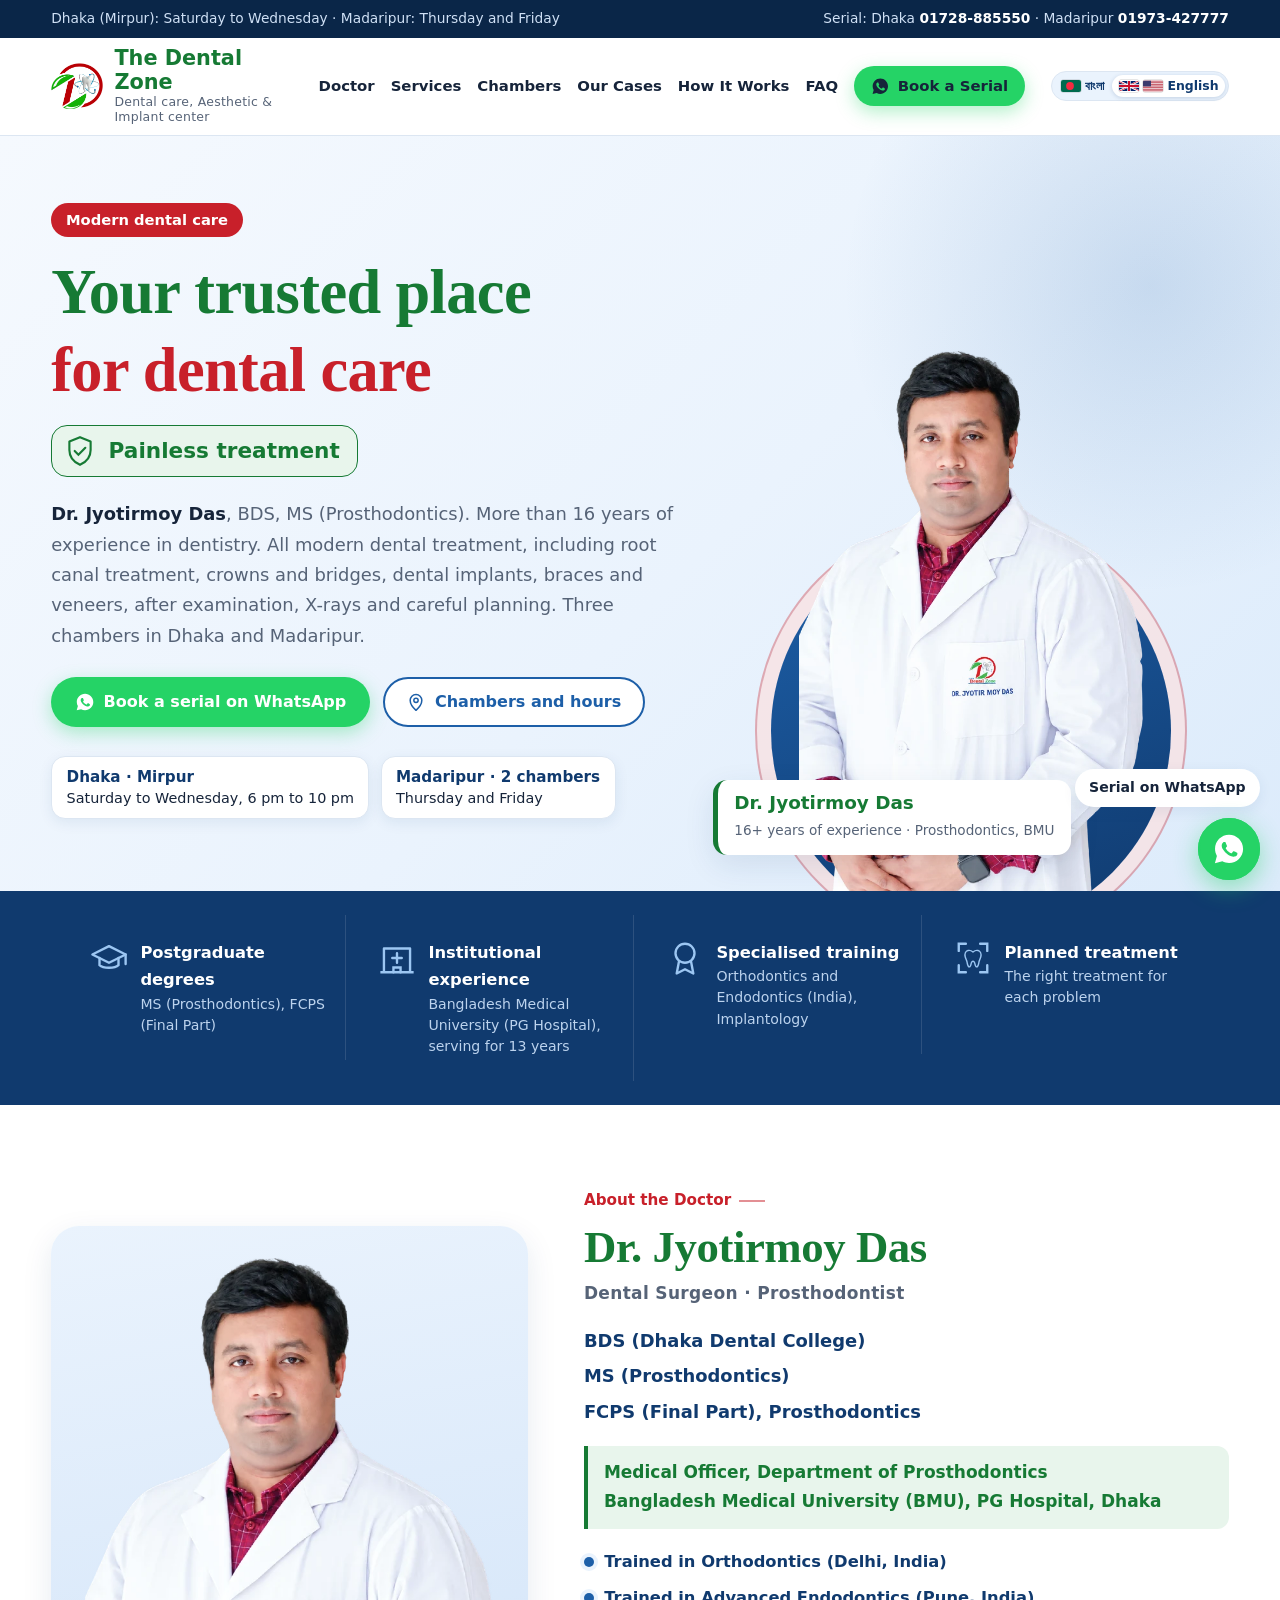
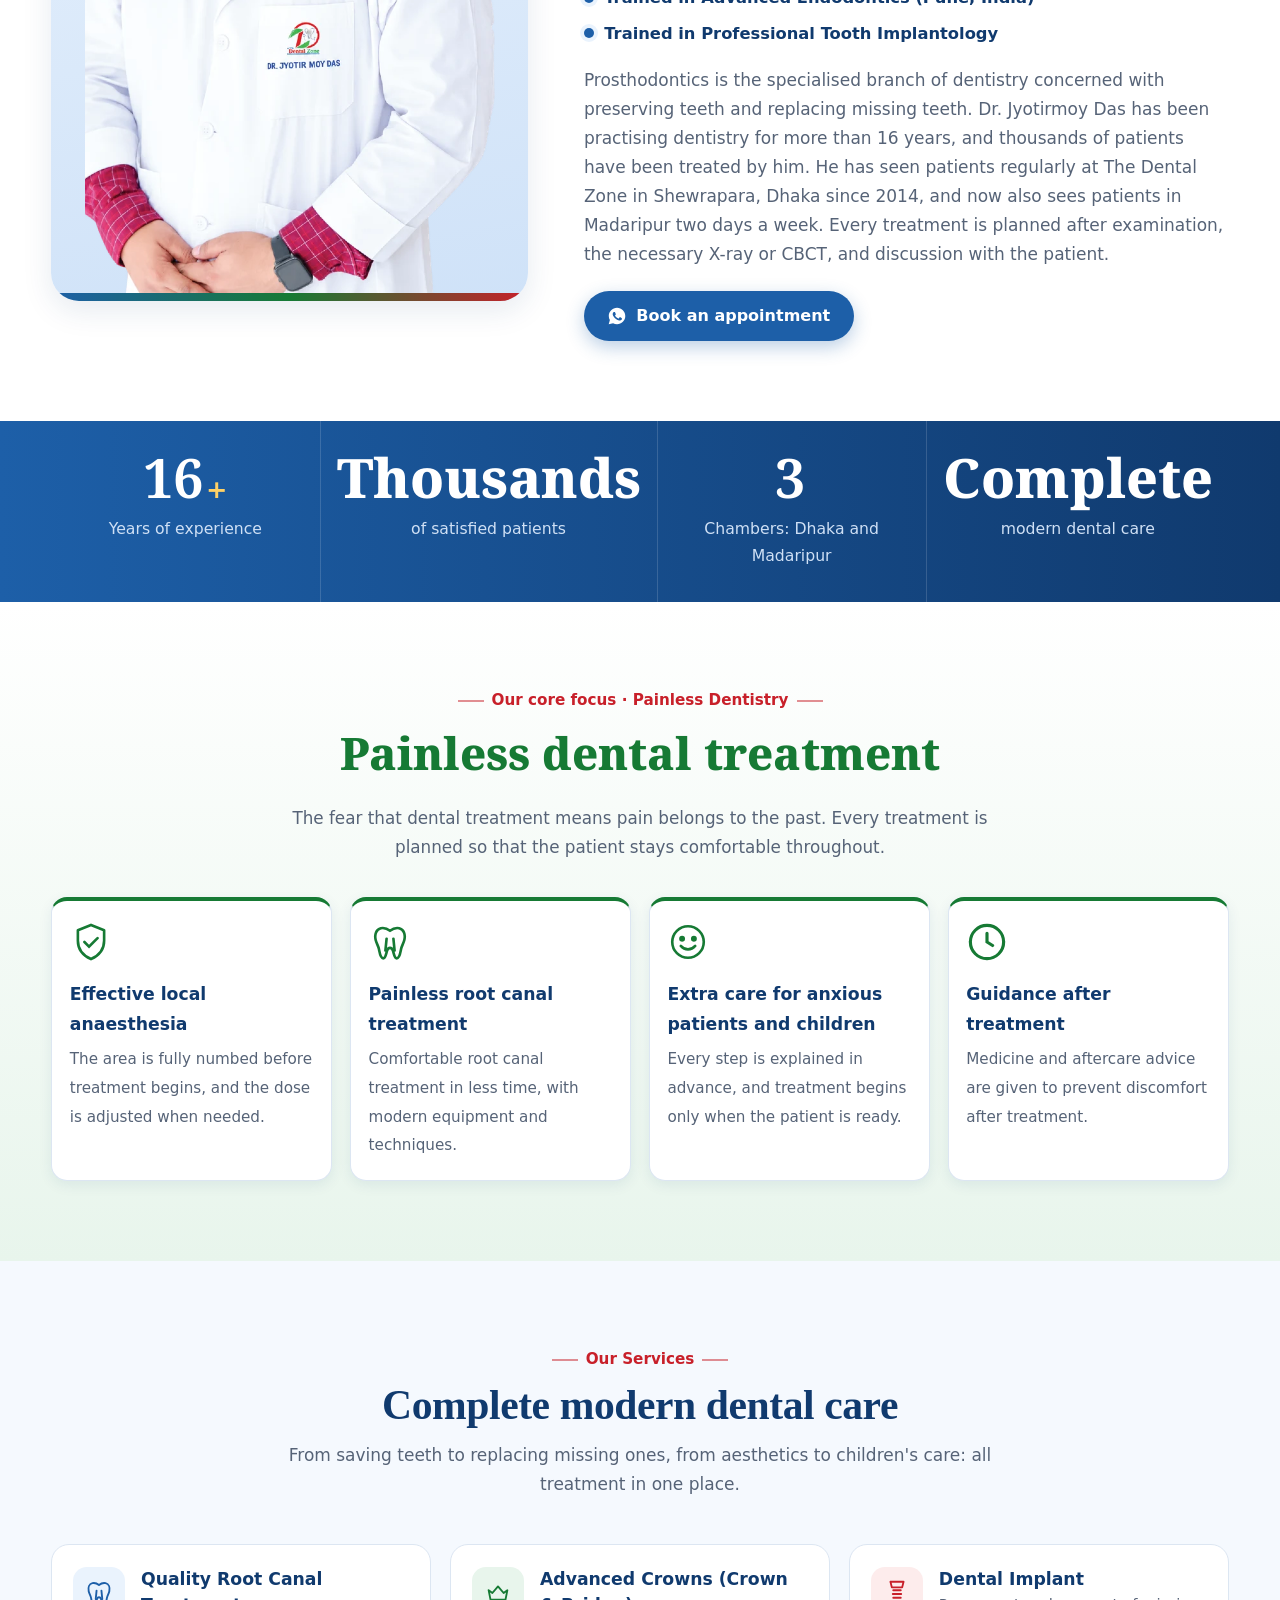
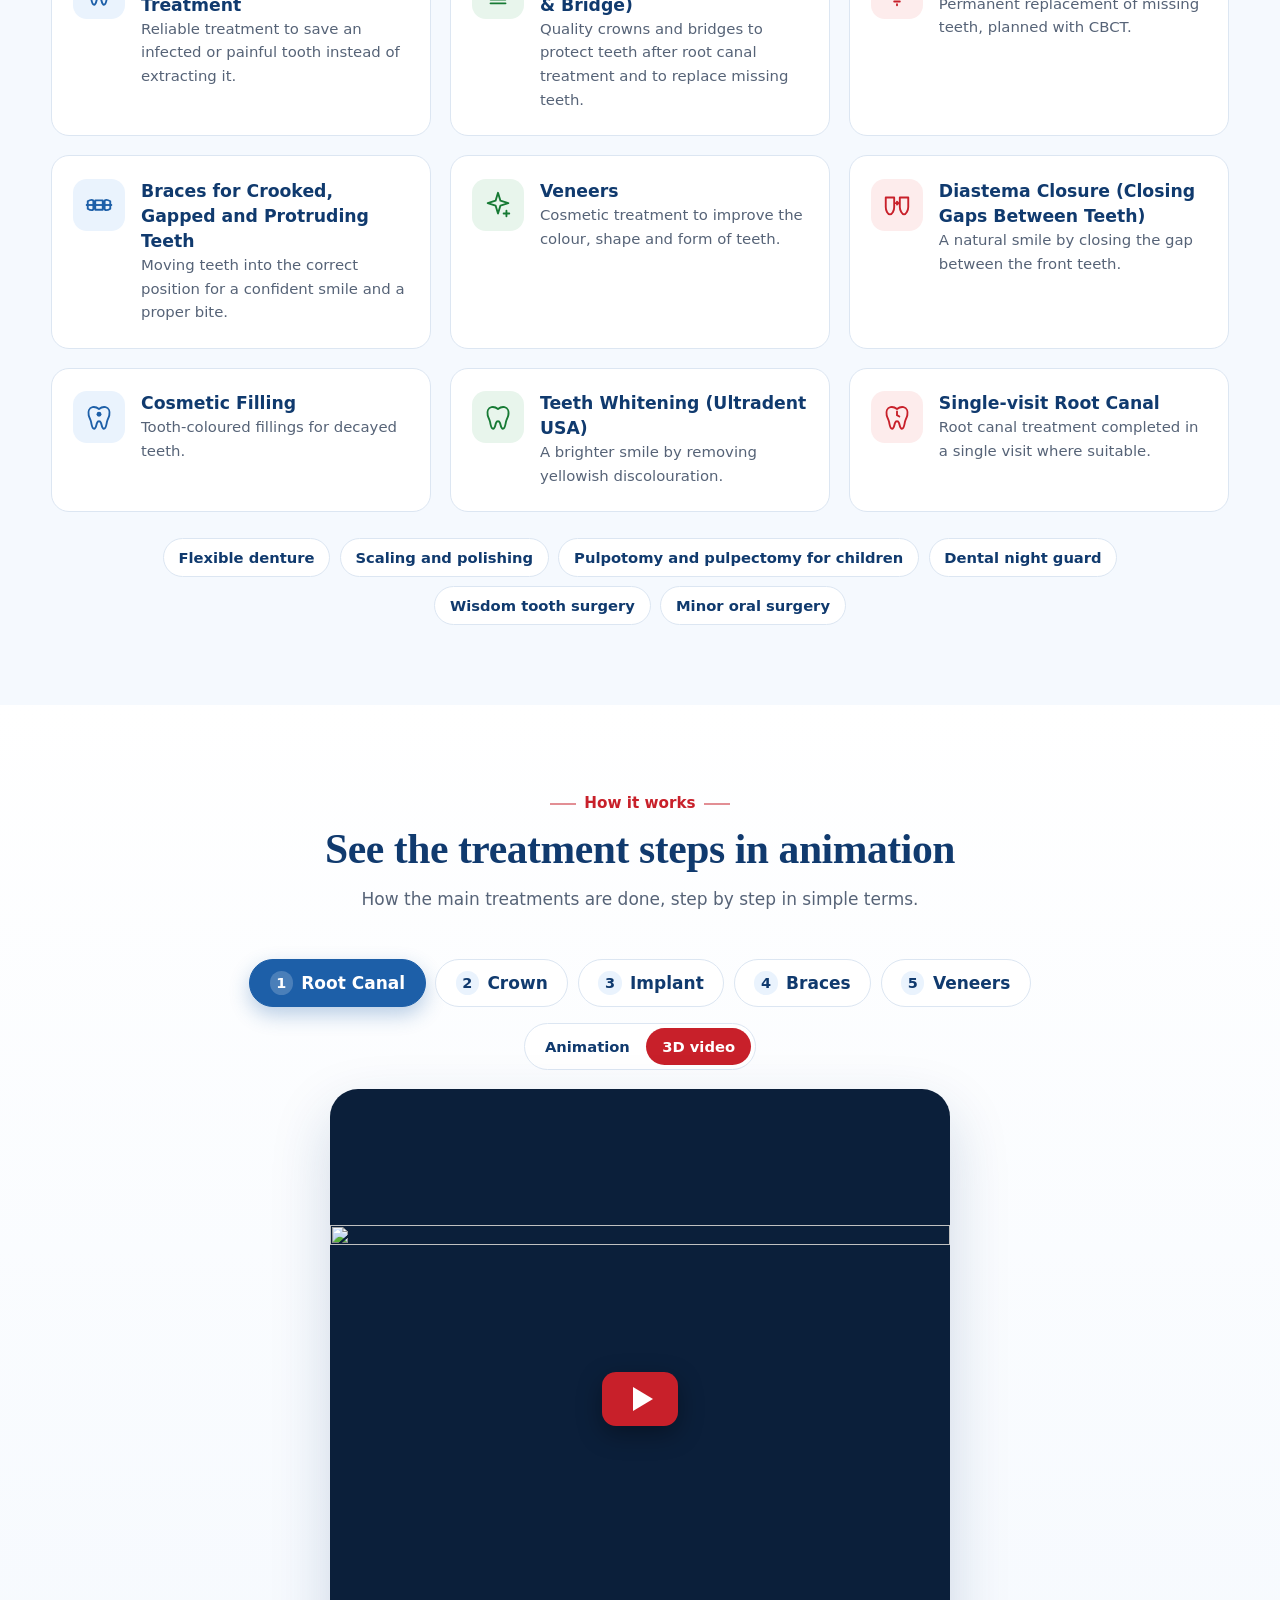
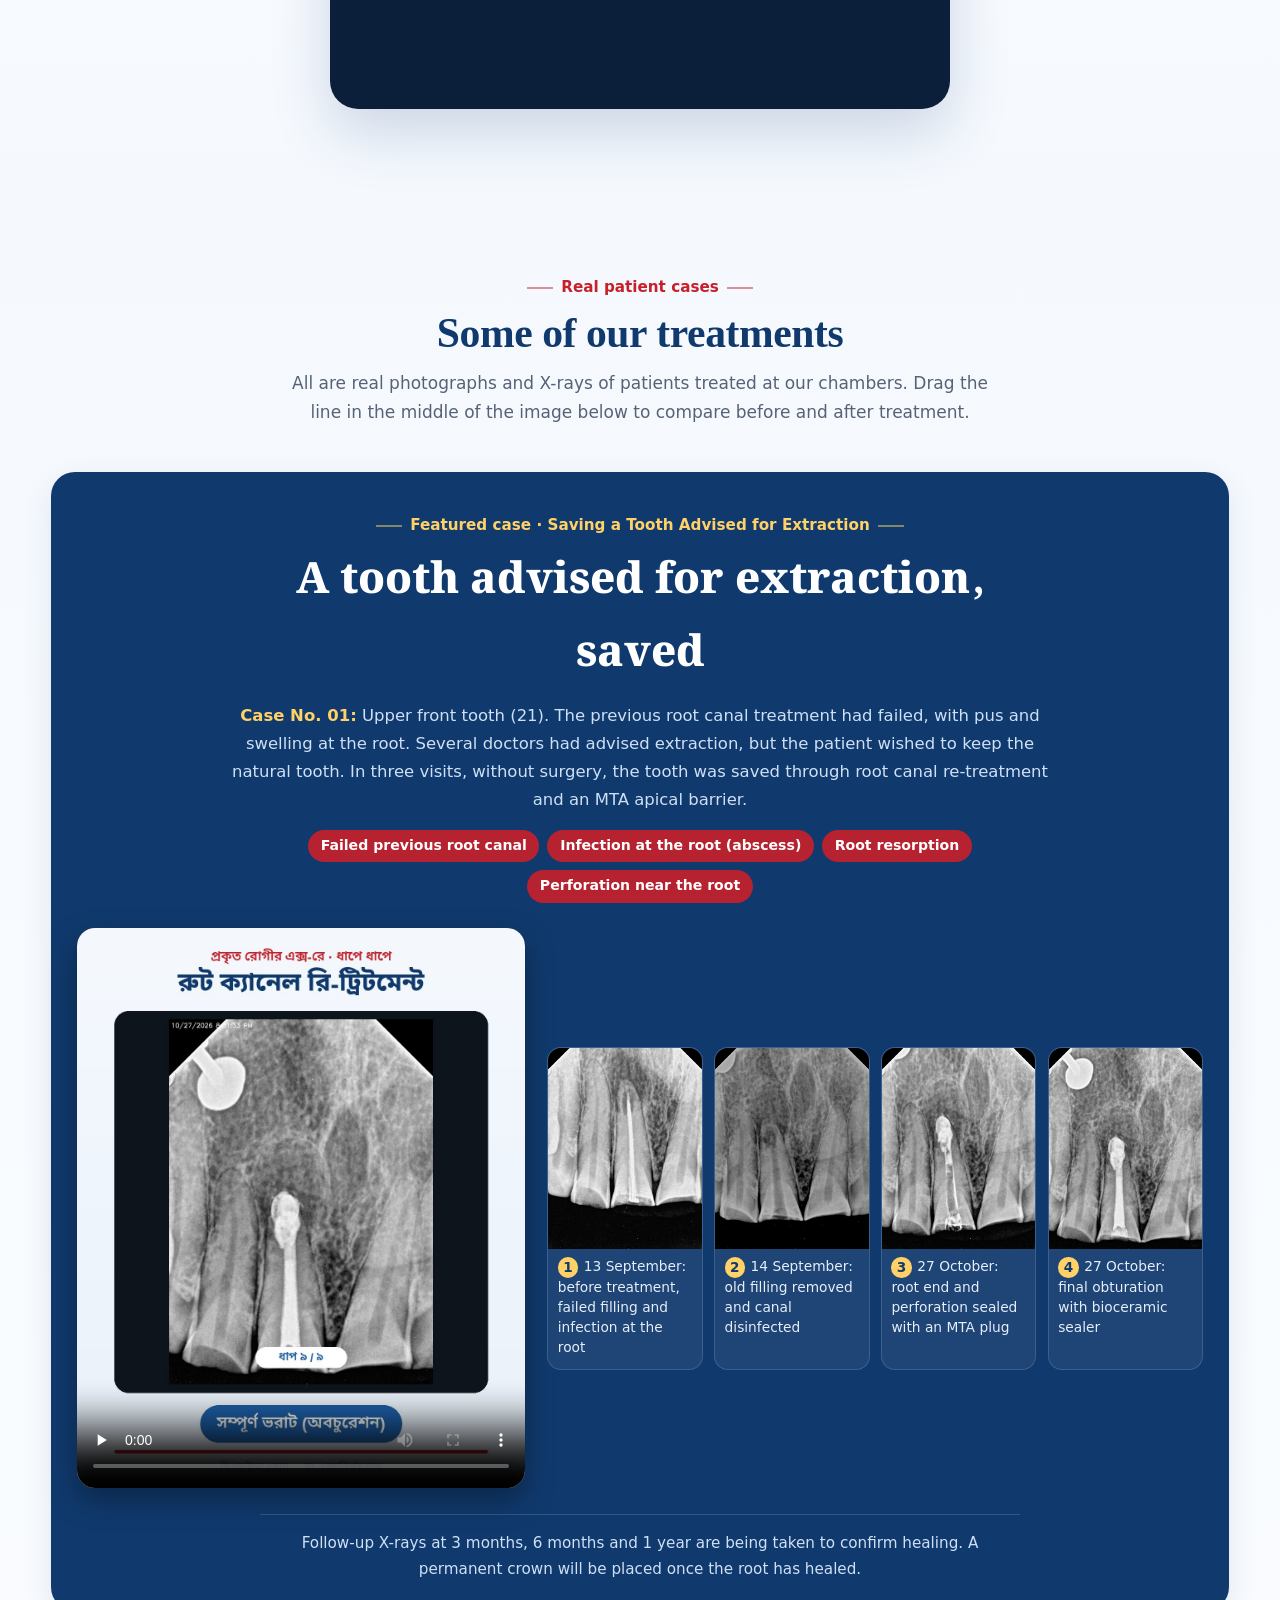
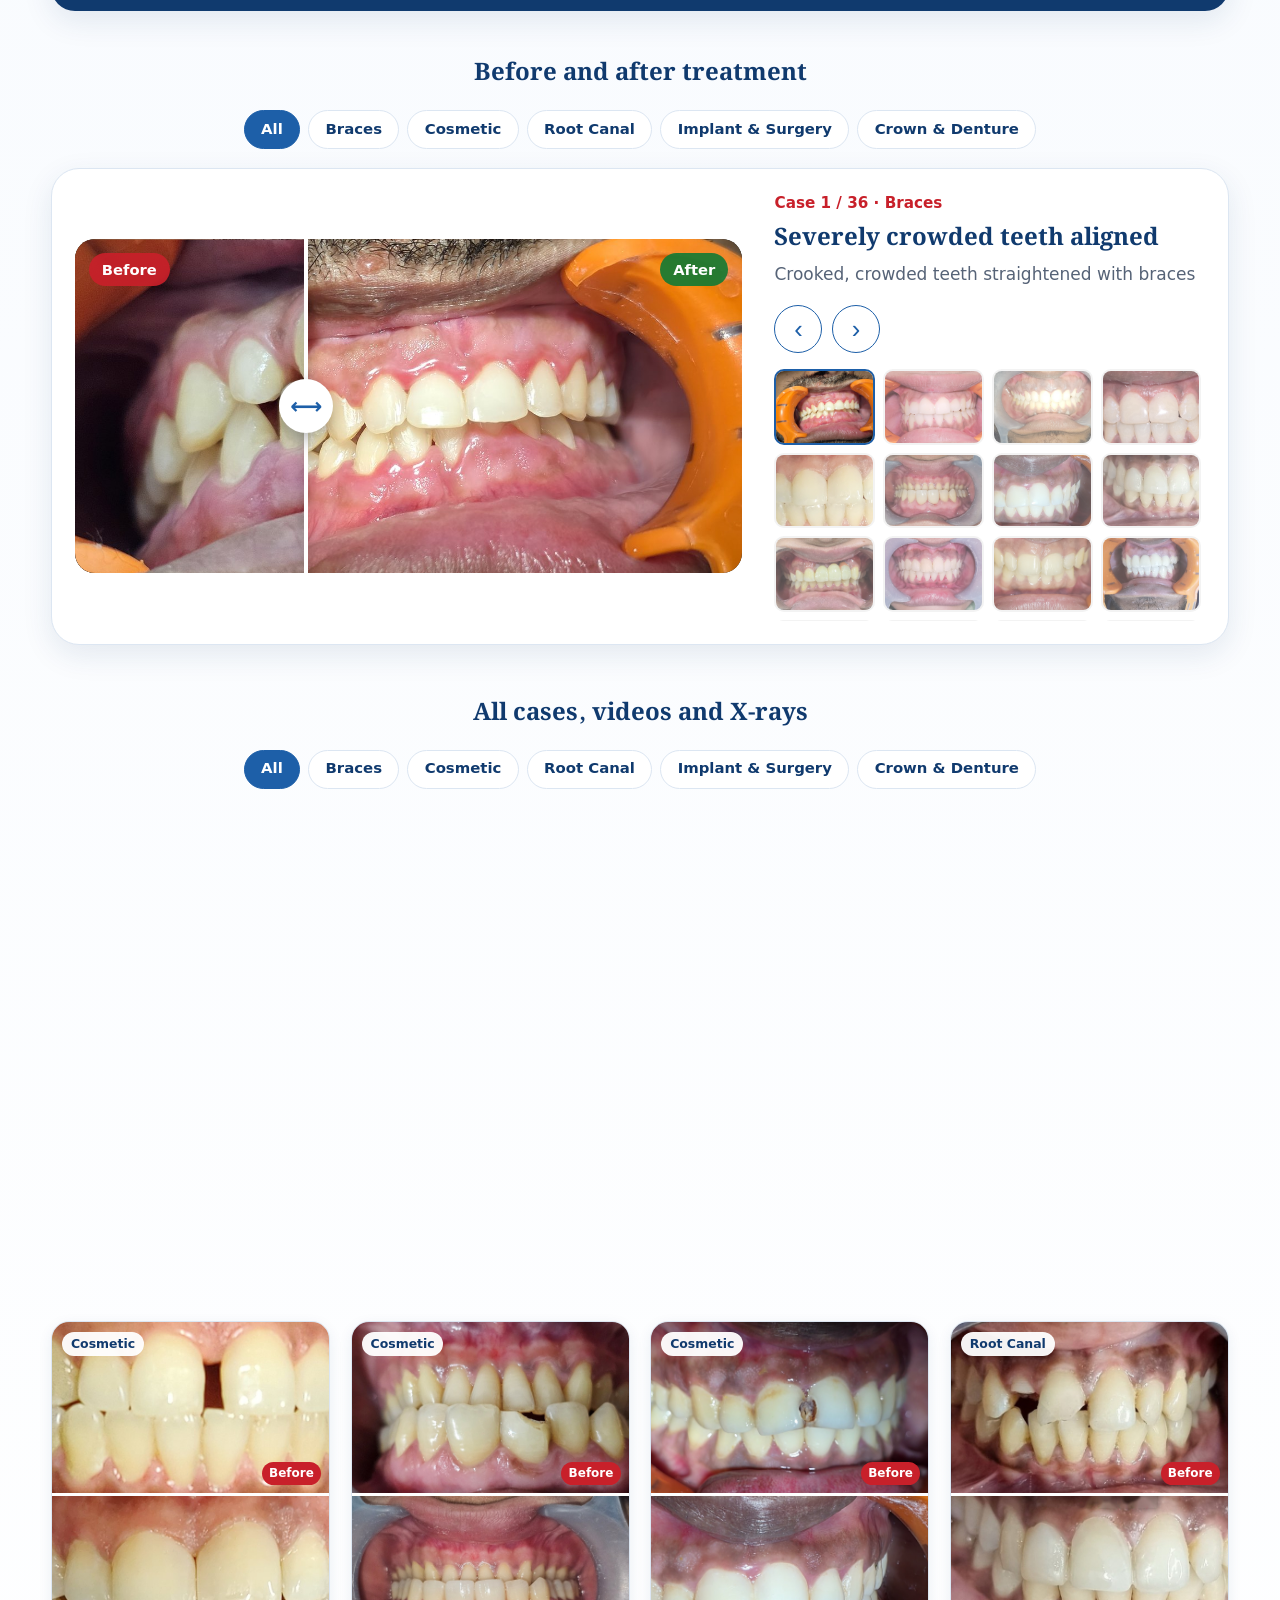
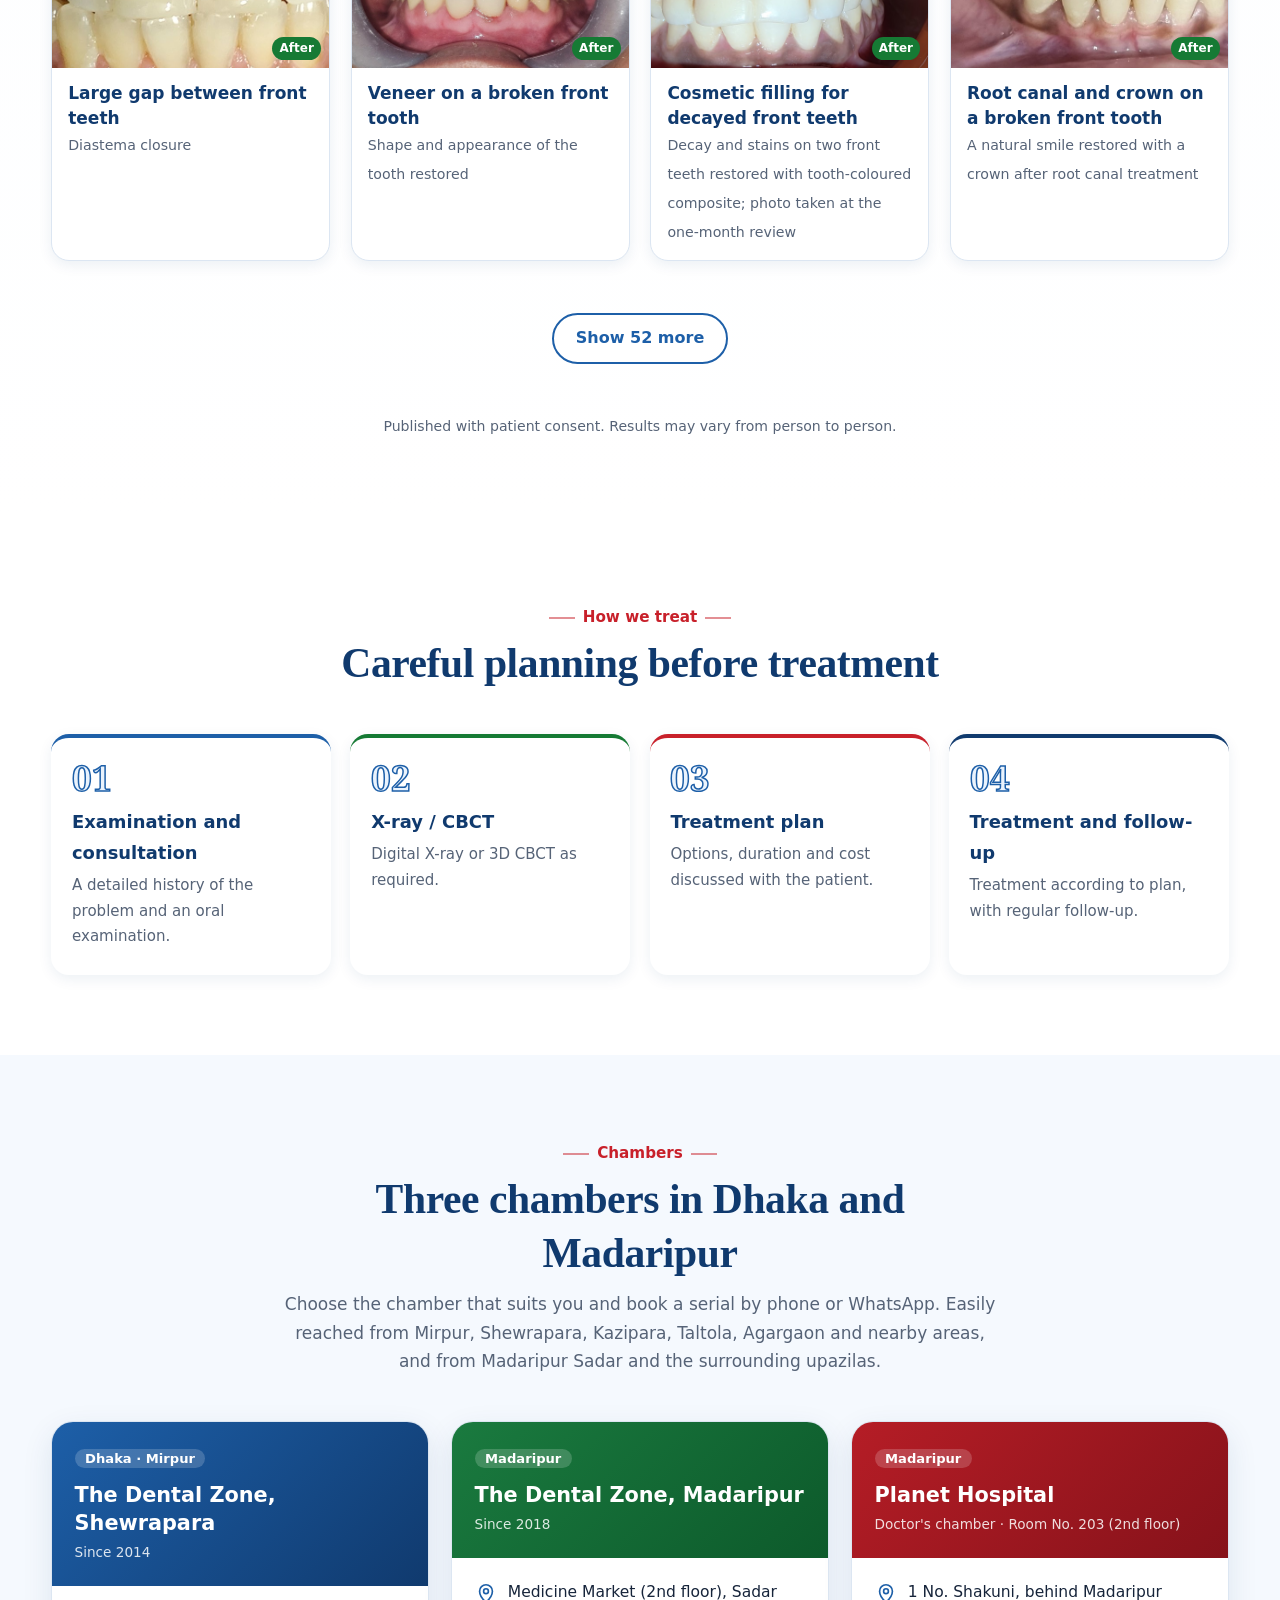
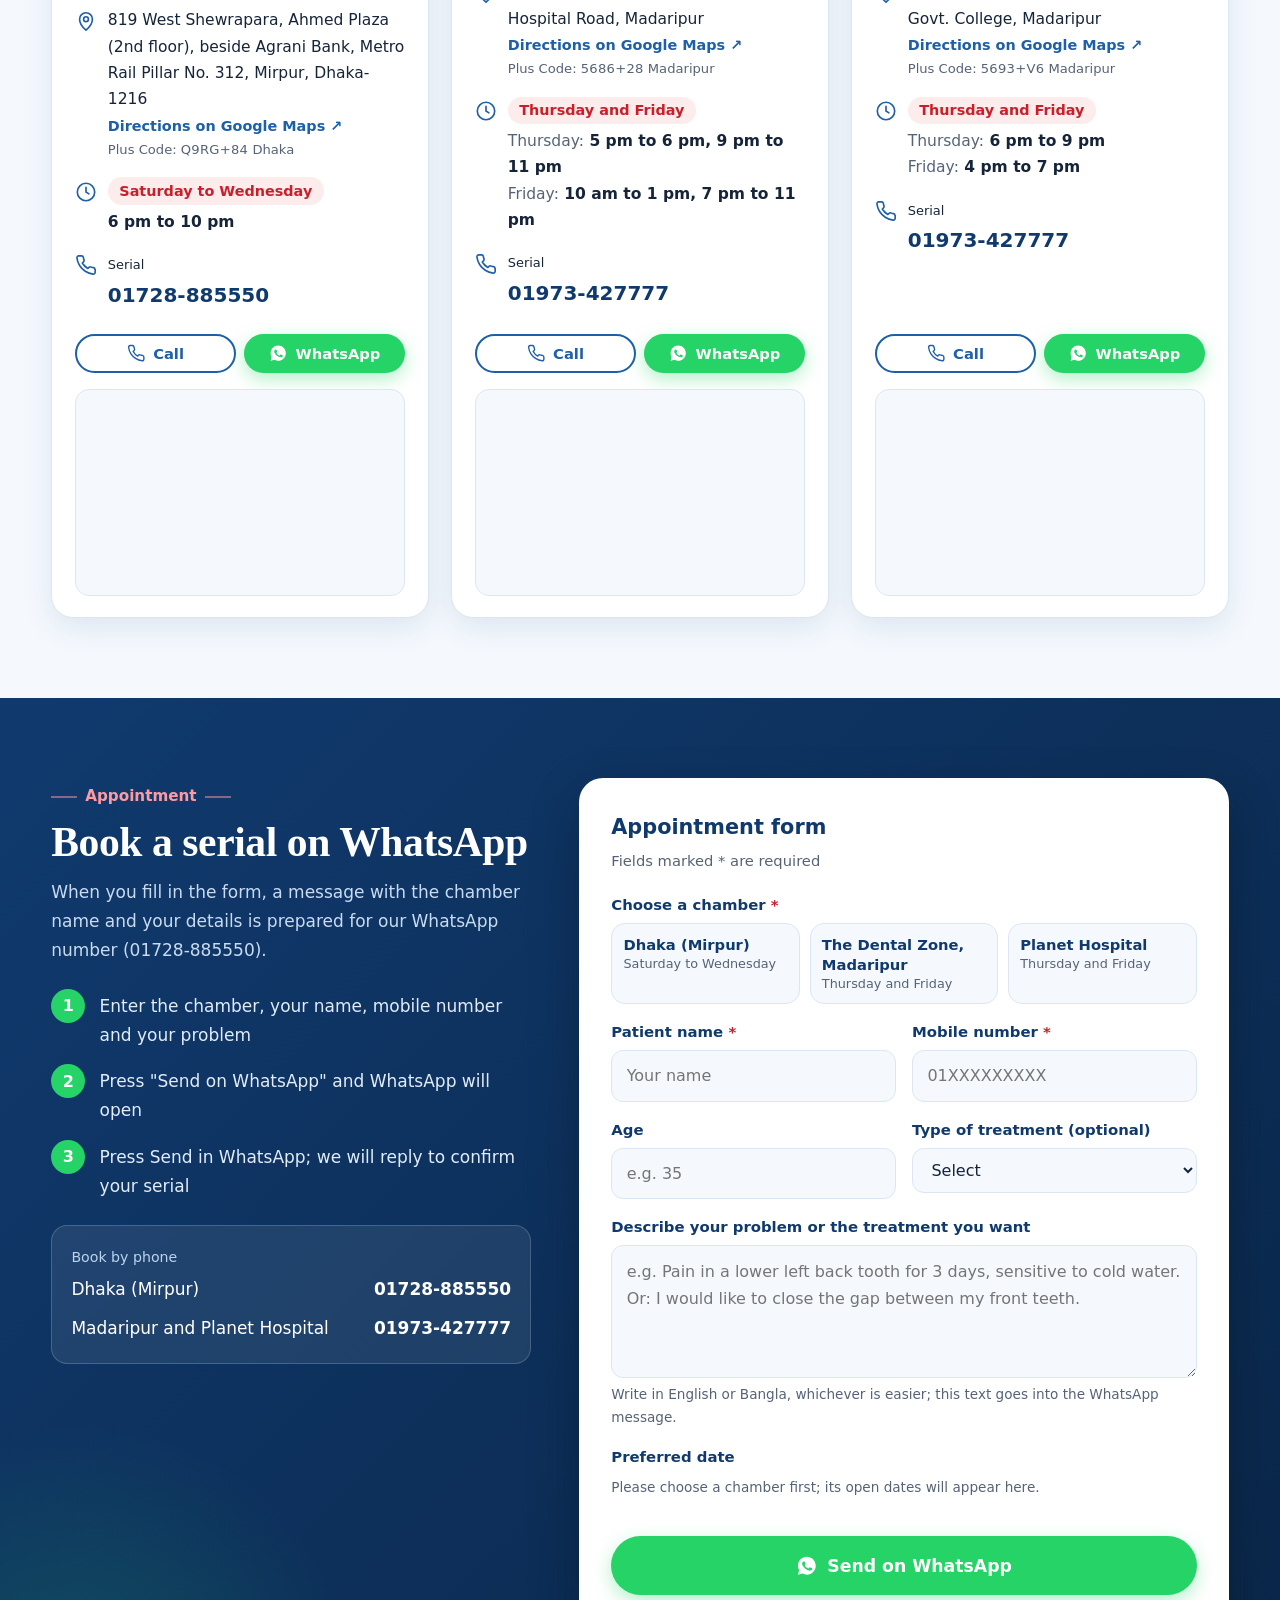
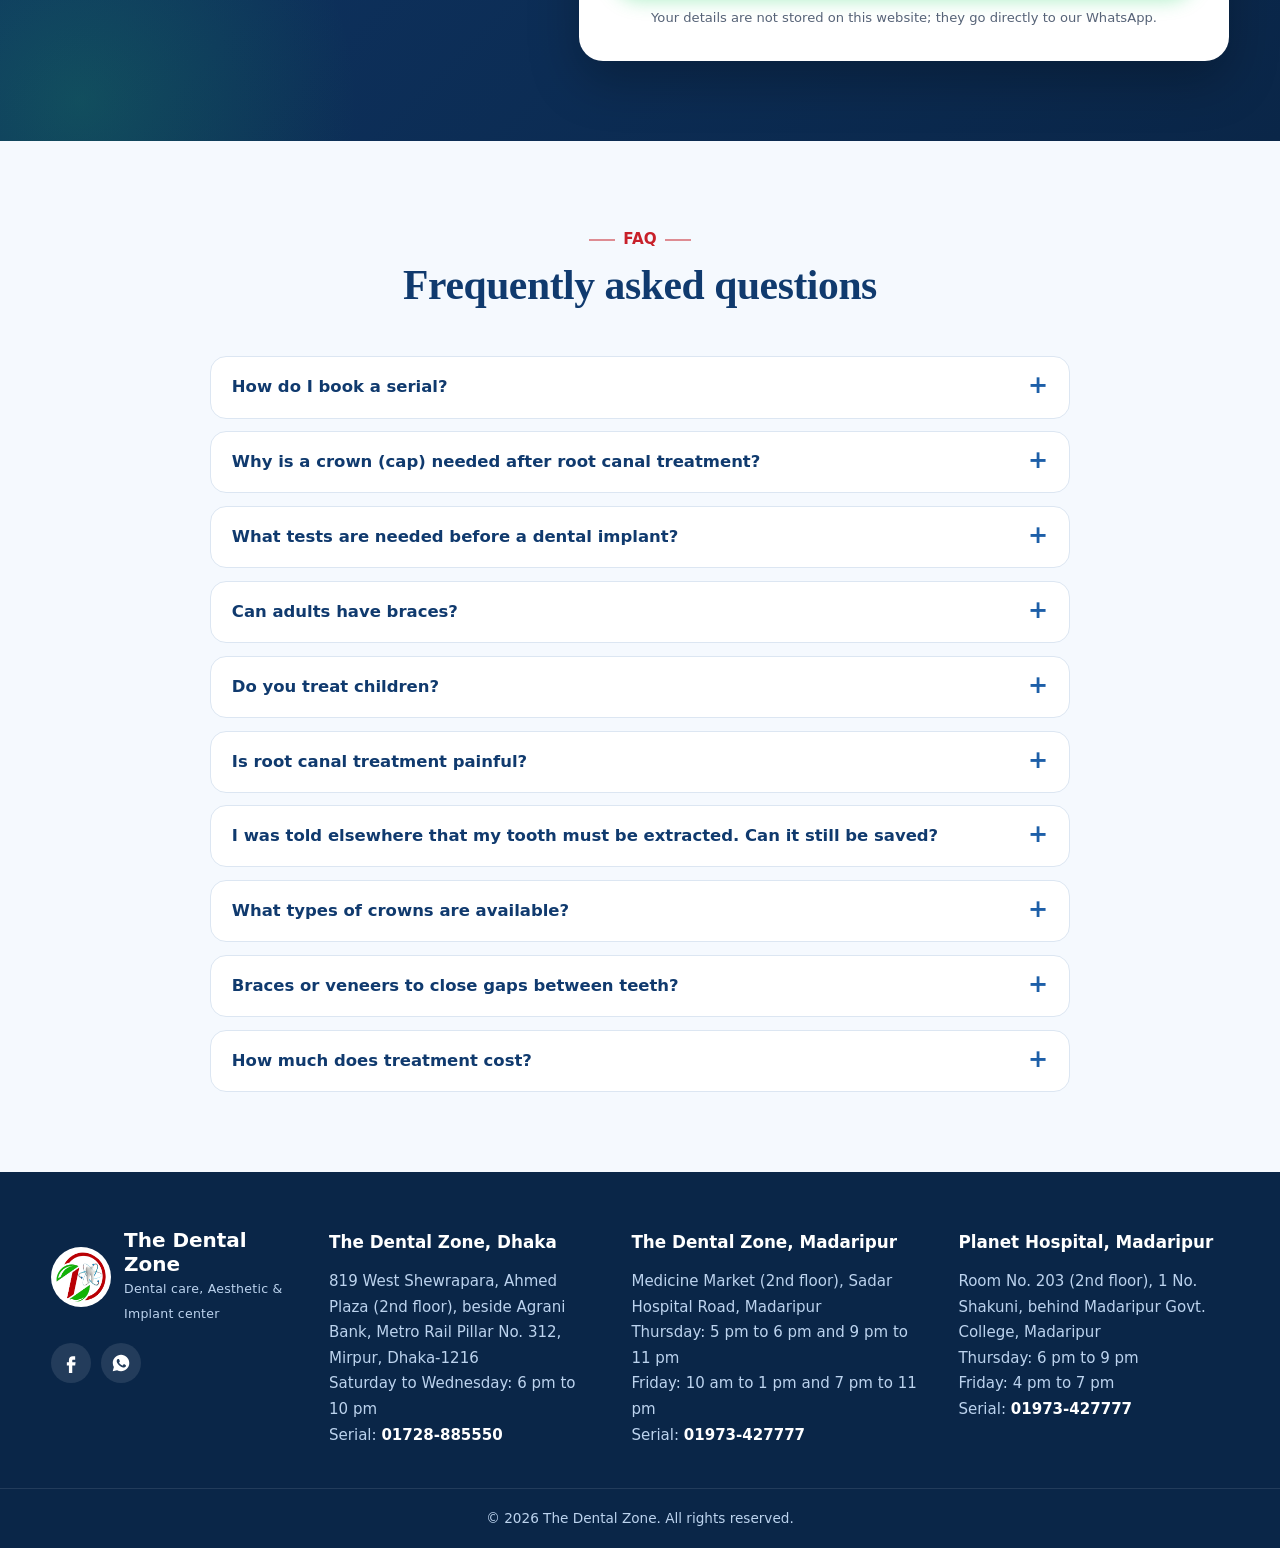
==== en/index.html @ 34622dec "Fix map links: Plus Code search links and embeds for all three chambers (bn + en) Co-Authored-By: Cl" ====
<!DOCTYPE html>
<html lang="en">
<head>
<meta charset="utf-8">
<meta name="viewport" content="width=device-width,initial-scale=1">
<title>Dr. Jyotirmoy Das, Dentist in Dhaka and Madaripur</title>
<meta name="description" content="Dr. Jyotirmoy Das, BDS, MS (Prosthodontics), Bangladesh Medical University (PG Hospital). Dentist in Shewrapara, Mirpur, Dhaka and in Madaripur Sadar at The Dental Zone: painless root canal treatment, crowns and bridges, dental implants, braces and veneers. Serial: Dhaka 01728-885550, Madaripur 01973-427777.">
<link rel="canonical" href="https://drjyotirmoy.com/en/">
<link rel="alternate" hreflang="bn" href="https://drjyotirmoy.com/">
<link rel="alternate" hreflang="en" href="https://drjyotirmoy.com/en/">
<link rel="alternate" hreflang="x-default" href="https://drjyotirmoy.com/">
<meta name="robots" content="index,follow,max-image-preview:large">
<meta name="author" content="Dr. Jyotirmoy Das">
<meta name="geo.region" content="BD">
<meta name="geo.placename" content="Mirpur, Dhaka; Madaripur">
<meta property="og:locale" content="en_GB">
<meta property="og:locale:alternate" content="bn_BD">
<meta property="og:site_name" content="The Dental Zone">
<meta name="theme-color" content="#103A6E">
<link rel="icon" href="../assets/img/favicon.png">
<meta property="og:type" content="website">
<meta property="og:title" content="Dr. Jyotirmoy Das, Dentist in Dhaka and Madaripur | The Dental Zone">
<meta property="og:description" content="Your trusted place for dental care. Three chambers in Dhaka (Mirpur) and Madaripur. Book a serial on WhatsApp.">
<meta property="og:image" content="https://drjyotirmoy.com/assets/img/og-cover-painless.jpg">
<meta property="og:image:width" content="1200">
<meta property="og:image:height" content="630">
<meta property="og:url" content="https://drjyotirmoy.com/en/">
<meta name="twitter:card" content="summary_large_image">
<meta name="twitter:image" content="https://drjyotirmoy.com/assets/img/og-cover-painless.jpg">
<link rel="stylesheet" href="../styles.css?v=20261116L">
<script type="application/ld+json">
{"@context": "https://schema.org", "@graph": [{"@type": "WebSite", "@id": "https://drjyotirmoy.com/#website", "url": "https://drjyotirmoy.com/", "name": "দি ডেন্টাল জোন · Dr. Jyotirmoy Das", "inLanguage": ["bn-BD", "en"], "publisher": {"@id": "https://drjyotirmoy.com/#org"}}, {"@type": "WebPage", "@id": "https://drjyotirmoy.com/en/#webpage", "url": "https://drjyotirmoy.com/en/", "name": "Dr. Jyotirmoy Das, Dentist in Dhaka and Madaripur", "inLanguage": "en", "isPartOf": {"@id": "https://drjyotirmoy.com/#website"}, "about": {"@id": "https://drjyotirmoy.com/#doctor"}}, {"@type": "MedicalOrganization", "@id": "https://drjyotirmoy.com/#org", "name": "The Dental Zone", "alternateName": "দি ডেন্টাল জোন", "url": "https://drjyotirmoy.com/", "logo": "https://drjyotirmoy.com/assets/img/logo-full.jpg", "slogan": "Dental care, Aesthetic & Implant center", "foundingDate": "2014", "sameAs": ["https://www.facebook.com/dentalzone.bd"], "subOrganization": [{"@id": "https://drjyotirmoy.com/#dhaka"}, {"@id": "https://drjyotirmoy.com/#madaripur"}]}, {"@type": ["Physician", "Person"], "@id": "https://drjyotirmoy.com/#doctor", "name": "Dr. Jyotirmoy Das", "alternateName": "ডা. জ্যোতির্ময় দাস", "url": "https://drjyotirmoy.com/#doctor", "image": "https://drjyotirmoy.com/assets/img/dr-jyotirmoy-das.webp", "jobTitle": "Dental Surgeon (Prosthodontist)", "medicalSpecialty": "Dentistry", "description": "BDS (Dhaka Dental College); MS (Prosthodontics); FCPS Final Part (Prosthodontics); Medical Officer, Department of Prosthodontics, Bangladesh Medical University (PG Hospital), Dhaka. Trained in Orthodontics (Delhi), Advanced Endodontics (Pune) and Dental Implantology.", "alumniOf": {"@type": "CollegeOrUniversity", "name": "Dhaka Dental College"}, "worksFor": [{"@id": "https://drjyotirmoy.com/#dhaka"}, {"@id": "https://drjyotirmoy.com/#madaripur"}, {"@id": "https://drjyotirmoy.com/#planet"}], "knowsLanguage": ["bn", "en"]}, {"@type": "Dentist", "@id": "https://drjyotirmoy.com/#dhaka", "name": "The Dental Zone, Shewrapara, Mirpur, Dhaka", "alternateName": "দি ডেন্টাল জোন, শেওড়াপাড়া, মিরপুর, ঢাকা", "telephone": "+8801728885550", "foundingDate": "2014", "address": {"@type": "PostalAddress", "streetAddress": "819 West Shewrapara, Ahmed Plaza (2nd floor), beside Agrani Bank, Metro Rail Pillar 312", "addressLocality": "Mirpur, Dhaka", "addressRegion": "Dhaka", "postalCode": "1216", "addressCountry": "BD"}, "geo": {"@type": "GeoCoordinates", "latitude": 23.790812, "longitude": 90.375312}, "hasMap": "https://www.google.com/maps/search/?api=1&query=7MMGQ9RG%2B84", "areaServed": ["Mirpur", "Shewrapara", "Kazipara", "Taltola", "Agargaon", "Dhaka"], "openingHoursSpecification": [{"@type": "OpeningHoursSpecification", "dayOfWeek": ["Saturday", "Sunday", "Monday", "Tuesday", "Wednesday"], "opens": "18:00", "closes": "22:00"}], "medicalSpecialty": "Dentistry", "url": "https://drjyotirmoy.com/", "image": "https://drjyotirmoy.com/assets/img/og-cover-painless.jpg", "logo": "https://drjyotirmoy.com/assets/img/logo-full.jpg", "priceRange": "৳৳", "currenciesAccepted": "BDT", "employee": {"@id": "https://drjyotirmoy.com/#doctor"}, "parentOrganization": {"@id": "https://drjyotirmoy.com/#org"}, "sameAs": ["https://www.facebook.com/dentalzone.bd"], "hasOfferCatalog": {"@type": "OfferCatalog", "name": "Dental services", "itemListElement": [{"@type": "Offer", "itemOffered": {"@type": "MedicalProcedure", "name": "Root canal treatment (রুট ক্যানেল চিকিৎসা)"}}, {"@type": "Offer", "itemOffered": {"@type": "MedicalProcedure", "name": "Dental crown and bridge (ক্যাপ-ব্রিজ)"}}, {"@type": "Offer", "itemOffered": {"@type": "MedicalProcedure", "name": "Dental implant (ডেন্টাল ইমপ্ল্যান্ট)"}}, {"@type": "Offer", "itemOffered": {"@type": "MedicalProcedure", "name": "Orthodontic braces (ব্রেস)"}}, {"@type": "Offer", "itemOffered": {"@type": "MedicalProcedure", "name": "Dental veneers (ভিনিয়ার)"}}, {"@type": "Offer", "itemOffered": {"@type": "MedicalProcedure", "name": "Diastema closure (ডায়াস্টেমা ক্লোজার)"}}, {"@type": "Offer", "itemOffered": {"@type": "MedicalProcedure", "name": "Cosmetic filling"}}, {"@type": "Offer", "itemOffered": {"@type": "MedicalProcedure", "name": "Teeth whitening"}}, {"@type": "Offer", "itemOffered": {"@type": "MedicalProcedure", "name": "Single-visit root canal"}}, {"@type": "Offer", "itemOffered": {"@type": "MedicalProcedure", "name": "Flexible denture"}}, {"@type": "Offer", "itemOffered": {"@type": "MedicalProcedure", "name": "Scaling and polishing"}}, {"@type": "Offer", "itemOffered": {"@type": "MedicalProcedure", "name": "Pediatric dentistry"}}, {"@type": "Offer", "itemOffered": {"@type": "MedicalProcedure", "name": "Wisdom tooth surgery"}}, {"@type": "Offer", "itemOffered": {"@type": "MedicalProcedure", "name": "Minor oral surgery"}}, {"@type": "Offer", "itemOffered": {"@type": "MedicalProcedure", "name": "Night guard"}}]}, "availableLanguage": ["bn", "en"]}, {"@type": "Dentist", "@id": "https://drjyotirmoy.com/#madaripur", "name": "The Dental Zone, Madaripur", "alternateName": "দি ডেন্টাল জোন, মাদারীপুর", "telephone": "+8801973427777", "foundingDate": "2018", "address": {"@type": "PostalAddress", "streetAddress": "Medicine Market (2nd floor), Sadar Hospital Road", "addressLocality": "Madaripur", "addressRegion": "Dhaka Division", "addressCountry": "BD"}, "geo": {"@type": "GeoCoordinates", "latitude": 23.165062, "longitude": 90.210813}, "hasMap": "https://www.google.com/maps/search/?api=1&query=7MMG5686%2B28", "areaServed": ["Madaripur", "Madaripur Sadar", "Shibchar", "Kalkini", "Rajoir", "Dasar"], "openingHoursSpecification": [{"@type": "OpeningHoursSpecification", "dayOfWeek": "Thursday", "opens": "17:00", "closes": "18:00"}, {"@type": "OpeningHoursSpecification", "dayOfWeek": "Thursday", "opens": "21:00", "closes": "23:00"}, {"@type": "OpeningHoursSpecification", "dayOfWeek": "Friday", "opens": "10:00", "closes": "13:00"}, {"@type": "OpeningHoursSpecification", "dayOfWeek": "Friday", "opens": "19:00", "closes": "23:00"}], "medicalSpecialty": "Dentistry", "url": "https://drjyotirmoy.com/", "image": "https://drjyotirmoy.com/assets/img/og-cover-painless.jpg", "logo": "https://drjyotirmoy.com/assets/img/logo-full.jpg", "priceRange": "৳৳", "currenciesAccepted": "BDT", "employee": {"@id": "https://drjyotirmoy.com/#doctor"}, "parentOrganization": {"@id": "https://drjyotirmoy.com/#org"}, "sameAs": ["https://www.facebook.com/dentalzone.bd"], "hasOfferCatalog": {"@type": "OfferCatalog", "name": "Dental services", "itemListElement": [{"@type": "Offer", "itemOffered": {"@type": "MedicalProcedure", "name": "Root canal treatment (রুট ক্যানেল চিকিৎসা)"}}, {"@type": "Offer", "itemOffered": {"@type": "MedicalProcedure", "name": "Dental crown and bridge (ক্যাপ-ব্রিজ)"}}, {"@type": "Offer", "itemOffered": {"@type": "MedicalProcedure", "name": "Dental implant (ডেন্টাল ইমপ্ল্যান্ট)"}}, {"@type": "Offer", "itemOffered": {"@type": "MedicalProcedure", "name": "Orthodontic braces (ব্রেস)"}}, {"@type": "Offer", "itemOffered": {"@type": "MedicalProcedure", "name": "Dental veneers (ভিনিয়ার)"}}, {"@type": "Offer", "itemOffered": {"@type": "MedicalProcedure", "name": "Diastema closure (ডায়াস্টেমা ক্লোজার)"}}, {"@type": "Offer", "itemOffered": {"@type": "MedicalProcedure", "name": "Cosmetic filling"}}, {"@type": "Offer", "itemOffered": {"@type": "MedicalProcedure", "name": "Teeth whitening"}}, {"@type": "Offer", "itemOffered": {"@type": "MedicalProcedure", "name": "Single-visit root canal"}}, {"@type": "Offer", "itemOffered": {"@type": "MedicalProcedure", "name": "Flexible denture"}}, {"@type": "Offer", "itemOffered": {"@type": "MedicalProcedure", "name": "Scaling and polishing"}}, {"@type": "Offer", "itemOffered": {"@type": "MedicalProcedure", "name": "Pediatric dentistry"}}, {"@type": "Offer", "itemOffered": {"@type": "MedicalProcedure", "name": "Wisdom tooth surgery"}}, {"@type": "Offer", "itemOffered": {"@type": "MedicalProcedure", "name": "Minor oral surgery"}}, {"@type": "Offer", "itemOffered": {"@type": "MedicalProcedure", "name": "Night guard"}}]}, "availableLanguage": ["bn", "en"]}, {"@type": "Dentist", "@id": "https://drjyotirmoy.com/#planet", "name": "Dr. Jyotirmoy Das, Dental Chamber, Planet Hospital, Madaripur", "alternateName": "ডা. জ্যোতির্ময় দাস, প্ল্যানেট হাসপাতাল, মাদারীপুর", "telephone": "+8801973427777", "address": {"@type": "PostalAddress", "streetAddress": "Room 203 (2nd floor), Planet Hospital, 1 No. Shakuni, behind Madaripur Govt. College", "addressLocality": "Madaripur", "addressRegion": "Dhaka Division", "addressCountry": "BD"}, "geo": {"@type": "GeoCoordinates", "latitude": 23.169687, "longitude": 90.203063}, "hasMap": "https://www.google.com/maps/search/?api=1&query=7MMG5693%2BV6", "areaServed": ["Madaripur", "Madaripur Sadar"], "openingHoursSpecification": [{"@type": "OpeningHoursSpecification", "dayOfWeek": "Thursday", "opens": "18:00", "closes": "21:00"}, {"@type": "OpeningHoursSpecification", "dayOfWeek": "Friday", "opens": "16:00", "closes": "19:00"}], "medicalSpecialty": "Dentistry", "url": "https://drjyotirmoy.com/", "image": "https://drjyotirmoy.com/assets/img/og-cover-painless.jpg", "logo": "https://drjyotirmoy.com/assets/img/logo-full.jpg", "priceRange": "৳৳", "currenciesAccepted": "BDT", "employee": {"@id": "https://drjyotirmoy.com/#doctor"}, "sameAs": ["https://www.facebook.com/dentalzone.bd"], "hasOfferCatalog": {"@type": "OfferCatalog", "name": "Dental services", "itemListElement": [{"@type": "Offer", "itemOffered": {"@type": "MedicalProcedure", "name": "Root canal treatment (রুট ক্যানেল চিকিৎসা)"}}, {"@type": "Offer", "itemOffered": {"@type": "MedicalProcedure", "name": "Dental crown and bridge (ক্যাপ-ব্রিজ)"}}, {"@type": "Offer", "itemOffered": {"@type": "MedicalProcedure", "name": "Dental implant (ডেন্টাল ইমপ্ল্যান্ট)"}}, {"@type": "Offer", "itemOffered": {"@type": "MedicalProcedure", "name": "Orthodontic braces (ব্রেস)"}}, {"@type": "Offer", "itemOffered": {"@type": "MedicalProcedure", "name": "Dental veneers (ভিনিয়ার)"}}, {"@type": "Offer", "itemOffered": {"@type": "MedicalProcedure", "name": "Diastema closure (ডায়াস্টেমা ক্লোজার)"}}, {"@type": "Offer", "itemOffered": {"@type": "MedicalProcedure", "name": "Cosmetic filling"}}, {"@type": "Offer", "itemOffered": {"@type": "MedicalProcedure", "name": "Teeth whitening"}}, {"@type": "Offer", "itemOffered": {"@type": "MedicalProcedure", "name": "Single-visit root canal"}}, {"@type": "Offer", "itemOffered": {"@type": "MedicalProcedure", "name": "Flexible denture"}}, {"@type": "Offer", "itemOffered": {"@type": "MedicalProcedure", "name": "Scaling and polishing"}}, {"@type": "Offer", "itemOffered": {"@type": "MedicalProcedure", "name": "Pediatric dentistry"}}, {"@type": "Offer", "itemOffered": {"@type": "MedicalProcedure", "name": "Wisdom tooth surgery"}}, {"@type": "Offer", "itemOffered": {"@type": "MedicalProcedure", "name": "Minor oral surgery"}}, {"@type": "Offer", "itemOffered": {"@type": "MedicalProcedure", "name": "Night guard"}}]}, "availableLanguage": ["bn", "en"]}, {"@type": "FAQPage", "@id": "https://drjyotirmoy.com/en/#faq", "mainEntity": [{"@type": "Question", "name": "How do I book a serial?", "acceptedAnswer": {"@type": "Answer", "text": "Fill in the form above and send it on WhatsApp, or call directly. Dhaka chamber: 01728-885550; Madaripur and Planet Hospital: 01973-427777."}}, {"@type": "Question", "name": "Why is a crown (cap) needed after root canal treatment?", "acceptedAnswer": {"@type": "Answer", "text": "After root canal treatment a tooth becomes relatively brittle, especially a back tooth. A crown protects it from fracture and restores chewing function."}}, {"@type": "Question", "name": "What tests are needed before a dental implant?", "acceptedAnswer": {"@type": "Answer", "text": "Usually a CBCT (3D X-ray) is taken to assess the quantity and quality of the bone. The implant size and position are planned from it. General health, such as whether diabetes is controlled, is also considered."}}, {"@type": "Question", "name": "Can adults have braces?", "acceptedAnswer": {"@type": "Answer", "text": "Yes. Adults with healthy teeth and gums can have braces. The length of treatment depends on the condition of the teeth."}}, {"@type": "Question", "name": "Do you treat children?", "acceptedAnswer": {"@type": "Answer", "text": "Yes. Pulpotomy, pulpectomy, fillings and other necessary treatment of milk teeth are provided for children."}}, {"@type": "Question", "name": "Is root canal treatment painful?", "acceptedAnswer": {"@type": "Answer", "text": "No. The area is fully numbed with local anaesthesia before treatment, so pain is usually not felt during the procedure. Mild discomfort may last a few days afterwards and settles with the prescribed medicine."}}, {"@type": "Question", "name": "I was told elsewhere that my tooth must be extracted. Can it still be saved?", "acceptedAnswer": {"@type": "Answer", "text": "In many cases, yes. If a previous root canal has failed, re-treatment, removal of a broken file or sealing the root end with MTA can save the tooth. The doctor will advise after reviewing the X-ray."}}, {"@type": "Question", "name": "What types of crowns are available?", "acceptedAnswer": {"@type": "Answer", "text": "Metal, metal-ceramic and metal-free (such as zirconia) crowns are offered according to need and budget. For front teeth, natural-looking metal-free crowns usually give the best result."}}, {"@type": "Question", "name": "Braces or veneers to close gaps between teeth?", "acceptedAnswer": {"@type": "Answer", "text": "It depends on the size of the gap and the position of the teeth. Braces are suitable when teeth are protruding or crooked; for small gaps, composite or veneers are a quick alternative. The right method is advised after examination."}}, {"@type": "Question", "name": "How much does treatment cost?", "acceptedAnswer": {"@type": "Answer", "text": "Cost depends on the type of treatment, the number of teeth and the materials used. An estimate is given in advance with the treatment plan after examination."}}]}]}
</script>
</head>
<body>

<!-- icon sprite -->
<svg width="0" height="0" style="position:absolute" aria-hidden="true">
 <defs>
  <symbol id="i-wa" viewBox="0 0 24 24"><path fill="currentColor" d="M12.04 2C6.58 2 2.13 6.45 2.13 11.91c0 1.75.46 3.45 1.32 4.95L2.05 22l5.25-1.38c1.45.79 3.08 1.21 4.74 1.21 5.46 0 9.91-4.45 9.91-9.91C21.95 6.45 17.5 2 12.04 2zm5.8 14.02c-.24.68-1.42 1.3-1.95 1.34-.5.05-.97.23-3.27-.68-2.77-1.09-4.52-3.92-4.66-4.1-.13-.18-1.11-1.48-1.11-2.83 0-1.34.7-2 .95-2.28.25-.27.54-.34.72-.34h.52c.17 0 .4-.06.62.48.24.56.8 1.94.86 2.08.07.14.11.3.02.48-.09.18-.14.3-.27.45-.14.16-.29.36-.41.48-.14.14-.28.29-.12.56.16.27.71 1.17 1.52 1.9 1.05.93 1.93 1.22 2.2 1.36.27.14.43.11.59-.07.16-.18.68-.79.86-1.07.18-.27.36-.23.61-.14.25.09 1.59.75 1.86.89.27.14.45.2.52.32.07.11.07.66-.17 1.33z"/></symbol>
  <symbol id="i-phone" viewBox="0 0 24 24"><path fill="none" stroke="currentColor" stroke-width="1.8" stroke-linecap="round" stroke-linejoin="round" d="M22 16.9v3a2 2 0 0 1-2.2 2 19.8 19.8 0 0 1-8.6-3.1 19.5 19.5 0 0 1-6-6A19.8 19.8 0 0 1 2.1 4.2 2 2 0 0 1 4.1 2h3a2 2 0 0 1 2 1.7c.1.9.4 1.8.7 2.7a2 2 0 0 1-.5 2.1L8 9.8a16 16 0 0 0 6 6l1.3-1.3a2 2 0 0 1 2.1-.4c.9.3 1.8.6 2.7.7a2 2 0 0 1 1.7 2z"/></symbol>
  <symbol id="i-pin" viewBox="0 0 24 24"><path fill="none" stroke="currentColor" stroke-width="1.8" stroke-linecap="round" stroke-linejoin="round" d="M12 22s7-6.1 7-12a7 7 0 0 0-14 0c0 5.9 7 12 7 12z"/><circle cx="12" cy="10" r="2.6" fill="none" stroke="currentColor" stroke-width="1.8"/></symbol>
  <symbol id="i-clock" viewBox="0 0 24 24"><circle cx="12" cy="12" r="9.5" fill="none" stroke="currentColor" stroke-width="1.8"/><path fill="none" stroke="currentColor" stroke-width="1.8" stroke-linecap="round" d="M12 7v5l3.2 2"/></symbol>
  <symbol id="i-tooth" viewBox="0 0 32 32"><path fill="none" stroke="currentColor" stroke-width="2" stroke-linejoin="round" d="M16 7.5c-2-1.6-4.4-2.6-7-2-3.6.8-4.8 4.8-4 8.6.6 2.8 2 4.6 2.6 7.4.6 3 1 7 3.2 7 2 0 2.2-3.8 3-6 .5-1.4 1.2-2 2.2-2s1.7.6 2.2 2c.8 2.2 1 6 3 6 2.2 0 2.6-4 3.2-7 .6-2.8 2-4.6 2.6-7.4.8-3.8-.4-7.8-4-8.6-2.6-.6-5 .4-7 2z"/></symbol>
  <symbol id="i-rct" viewBox="0 0 32 32"><use href="#i-tooth"/><path fill="none" stroke="currentColor" stroke-width="2" stroke-linecap="round" d="M13.4 13.5l-.9 9M18.6 13.5l.9 9"/></symbol>
  <symbol id="i-crown" viewBox="0 0 32 32"><path fill="none" stroke="currentColor" stroke-width="2" stroke-linejoin="round" d="M6 13l4 3 6-7 6 7 4-3-2 10H8z"/><path fill="none" stroke="currentColor" stroke-width="2" stroke-linecap="round" d="M8 27h16"/></symbol>
  <symbol id="i-implant" viewBox="0 0 32 32"><path fill="none" stroke="currentColor" stroke-width="2" stroke-linejoin="round" d="M9 4h14l-1.5 6h-11z"/><path fill="none" stroke="currentColor" stroke-width="2" stroke-linecap="round" d="M12 13h8M11.5 17h9M12 21h8M13 25h6M16 28v1"/></symbol>
  <symbol id="i-braces" viewBox="0 0 32 32"><path fill="none" stroke="currentColor" stroke-width="2" stroke-linejoin="round" d="M4 12c3-2 6-2 6 0v8c0 2-3 2-6 0zM12 11h8v10h-8zM28 12c-3-2-6-2-6 0v8c0 2 3 2 6 0z"/><path fill="none" stroke="currentColor" stroke-width="2" d="M2 16h28"/></symbol>
  <symbol id="i-spark" viewBox="0 0 32 32"><path fill="none" stroke="currentColor" stroke-width="2" stroke-linejoin="round" d="M16 3l2.6 8.4L27 14l-8.4 2.6L16 25l-2.6-8.4L5 14l8.4-2.6z"/><path fill="none" stroke="currentColor" stroke-width="2" stroke-linecap="round" d="M25 22v6M22 25h6"/></symbol>
  <symbol id="i-gap" viewBox="0 0 32 32"><path fill="none" stroke="currentColor" stroke-width="2" stroke-linejoin="round" d="M4 8h9v10c0 4-2 8-4.5 8S4 22 4 18zM19 8h9v10c0 4-2.5 8-4.5 8S19 22 19 18z"/><path fill="none" stroke="currentColor" stroke-width="2" stroke-linecap="round" d="M14.5 14h3M16 12.5l1.5 1.5-1.5 1.5"/></symbol>
  <symbol id="i-fill" viewBox="0 0 32 32"><use href="#i-tooth"/><circle cx="16" cy="13" r="2.6" fill="currentColor"/></symbol>
  <symbol id="i-clock1" viewBox="0 0 32 32"><use href="#i-tooth"/><path fill="none" stroke="currentColor" stroke-width="2" stroke-linecap="round" d="M16 10v4l2.5 1.5"/></symbol>
  <symbol id="i-denture" viewBox="0 0 32 32"><path fill="none" stroke="currentColor" stroke-width="2" stroke-linejoin="round" d="M4 12c0 8 5 14 12 14s12-6 12-14c-4 2-8 3-12 3S8 14 4 12z"/><path fill="none" stroke="currentColor" stroke-width="2" d="M10 14.5v4M16 15v4.5M22 14.5v4"/></symbol>
  <symbol id="i-clean" viewBox="0 0 32 32"><path fill="none" stroke="currentColor" stroke-width="2" stroke-linecap="round" stroke-linejoin="round" d="M5 27l13-13M18 14l4-9 5 5-9 4z"/><path fill="none" stroke="currentColor" stroke-width="2" stroke-linecap="round" d="M7 6v4M5 8h4M24 21v4M22 23h4"/></symbol>
  <symbol id="i-child" viewBox="0 0 32 32"><circle cx="16" cy="16" r="12" fill="none" stroke="currentColor" stroke-width="2"/><circle cx="11.5" cy="13.5" r="1.4" fill="currentColor"/><circle cx="20.5" cy="13.5" r="1.4" fill="currentColor"/><path fill="none" stroke="currentColor" stroke-width="2" stroke-linecap="round" d="M10.5 19c3 3.5 8 3.5 11 0"/></symbol>
  <symbol id="i-shield" viewBox="0 0 32 32"><path fill="none" stroke="currentColor" stroke-width="2" stroke-linejoin="round" d="M16 3l10 4v8c0 7-4.5 11.5-10 14-5.5-2.5-10-7-10-14V7z"/><path fill="none" stroke="currentColor" stroke-width="2" stroke-linecap="round" d="M11 16l3.5 3.5L21 13"/></symbol>
  <symbol id="i-surgery" viewBox="0 0 32 32"><path fill="none" stroke="currentColor" stroke-width="2" stroke-linejoin="round" d="M4 28l14-14 4 4L8 28z"/><path fill="none" stroke="currentColor" stroke-width="2" stroke-linecap="round" d="M20 12l7-7"/></symbol>
  <symbol id="i-cap" viewBox="0 0 32 32"><path fill="none" stroke="currentColor" stroke-width="2" stroke-linejoin="round" d="M16 6L2 13l14 7 14-7z"/><path fill="none" stroke="currentColor" stroke-width="2" stroke-linecap="round" d="M8 16v6c3 3 13 3 16 0v-6M30 13v8"/></symbol>
  <symbol id="i-hosp" viewBox="0 0 32 32"><path fill="none" stroke="currentColor" stroke-width="2" stroke-linejoin="round" d="M5 28V8h22v20M2 28h28"/><path fill="none" stroke="currentColor" stroke-width="2" stroke-linecap="round" d="M16 12v8M12 16h8M13 28v-4h6v4"/></symbol>
  <symbol id="i-star" viewBox="0 0 32 32"><circle cx="16" cy="12" r="8" fill="none" stroke="currentColor" stroke-width="2"/><path fill="none" stroke="currentColor" stroke-width="2" stroke-linejoin="round" d="M11 18.5L9 29l7-3.5 7 3.5-2-10.5"/></symbol>
  <symbol id="i-scan" viewBox="0 0 32 32"><path fill="none" stroke="currentColor" stroke-width="2" stroke-linecap="round" d="M4 10V4h6M22 4h6v6M28 22v6h-6M10 28H4v-6"/><use href="#i-tooth" transform="translate(6.4 6.4) scale(.6)"/></symbol>
  <symbol id="f-bd" viewBox="0 0 20 12"><rect width="20" height="12" fill="#006A4E"/><circle cx="9" cy="6" r="3.9" fill="#F42A41"/></symbol>
  <symbol id="f-uk" viewBox="0 0 60 30"><clipPath id="ukc"><path d="M30 15h30v15zv15H0zH0V0zV0h30z"/></clipPath><rect width="60" height="30" fill="#012169"/><path d="M0 0l60 30M60 0L0 30" stroke="#fff" stroke-width="6"/><path d="M0 0l60 30M60 0L0 30" clip-path="url(#ukc)" stroke="#C8102E" stroke-width="4"/><path d="M30 0v30M0 15h60" stroke="#fff" stroke-width="10"/><path d="M30 0v30M0 15h60" stroke="#C8102E" stroke-width="6"/></symbol>
  <symbol id="f-us" viewBox="0 0 19 10"><rect width="19" height="10" fill="#B22234"/><path d="M0 1.15h19M0 2.7h19M0 4.23h19M0 5.77h19M0 7.3h19M0 8.85h19" stroke="#fff" stroke-width=".77"/><rect width="7.6" height="5.38" fill="#3C3B6E"/></symbol>
  <symbol id="i-fb" viewBox="0 0 24 24"><path fill="currentColor" d="M14 8h3V4h-3c-2.8 0-4.5 1.8-4.5 4.6V11H7v4h2.5v9h4v-9H17l.5-4h-4V8.8c0-.5.3-.8.5-.8z"/></symbol>
 </defs>
</svg>

<div class="topbar">
 <div class="container">
  <span>Dhaka (Mirpur): Saturday to Wednesday · Madaripur: Thursday and Friday</span>
  <span class="hide-m">Serial: Dhaka <a href="tel:+8801728885550">01728-885550</a> · Madaripur <a href="tel:+8801973427777">01973-427777</a></span>
 </div>
</div>

<header class="header" id="top">
 <div class="container">
  <a class="brand" href="#top" aria-label="The Dental Zone">
   <img src="../assets/img/logo-mark.png" alt="The Dental Zone logo">
   <span><b>The Dental Zone</b><small class="en">Dental care, Aesthetic &amp; Implant center</small></span>
  </a>
  <div class="lang" role="group" aria-label="Choose language"><a href="/" hreflang="bn" lang="bn" title="বাংলা"><svg class="flag"><use href="#f-bd"/></svg><span>বাংলা</span></a><a href="/en/" hreflang="en" lang="en" title="English" class="on" aria-current="true"><svg class="flag"><use href="#f-uk"/></svg><svg class="flag"><use href="#f-us"/></svg><span>English</span></a></div>
  <button class="menu-btn" aria-label="Menu" aria-expanded="false"><span></span><span></span><span></span></button>
  <nav class="nav" aria-label="Main menu">
   <a href="#doctor">Doctor</a>
   <a href="#services">Services</a>
   <a href="#chambers">Chambers</a>
   <a href="#cases">Our Cases</a>
   <a href="#how">How It Works</a>
   <a href="#faq">FAQ</a>
   <a class="btn btn-wa btn-sm" href="#appointment"><svg><use href="#i-wa"/></svg>Book a Serial</a>
  </nav>
 </div>
</header>

<main>
<!-- HERO -->
<section class="hero" style="padding:0">
 <div class="container">
  <div class="hero-text">
   <span class="kicker">Modern dental care</span>
   <h1><span class="g">Your trusted place</span><br><span class="r">for dental care</span></h1>
   <div class="pain-badge"><svg><use href="#i-shield"/></svg><span><b>Painless treatment</b></span></div>
   <p class="lead"><strong>Dr. Jyotirmoy Das</strong>, BDS, MS (Prosthodontics). More than 16 years of experience in dentistry. All modern dental treatment, including root canal treatment, crowns and bridges, dental implants, braces and veneers, after examination, X-rays and careful planning. Three chambers in Dhaka and Madaripur.</p>
   <div class="hero-cta">
    <a class="btn btn-wa" href="#appointment"><svg><use href="#i-wa"/></svg>Book a serial on WhatsApp</a>
    <a class="btn btn-ghost" href="#chambers"><svg><use href="#i-pin"/></svg>Chambers and hours</a>
   </div>
   <div class="hero-chips">
    <div class="chip"><b>Dhaka · Mirpur</b>Saturday to Wednesday, 6 pm to 10 pm</div>
    <div class="chip"><b>Madaripur · 2 chambers</b>Thursday and Friday</div>
   </div>
  </div>
  <div class="hero-photo">
   <div class="ring"></div>
   <img src="../assets/img/dr-jyotirmoy-das.webp" alt="Dr. Jyotirmoy Das" width="638" height="1000">
   <div class="name-card"><b>Dr. Jyotirmoy Das</b><small>16+ years of experience · Prosthodontics, BMU</small></div>
  </div>
 </div>
</section>

<!-- TRUST -->
<div class="trust">
 <div class="container">
  <div><svg><use href="#i-cap"/></svg><span><b>Postgraduate degrees</b><small>MS (Prosthodontics), FCPS (Final Part)</small></span></div>
  <div><svg><use href="#i-hosp"/></svg><span><b>Institutional experience</b><small>Bangladesh Medical University (PG Hospital), serving for 13 years</small></span></div>
  <div><svg><use href="#i-star"/></svg><span><b>Specialised training</b><small>Orthodontics and Endodontics (India), Implantology</small></span></div>
  <div><svg><use href="#i-scan"/></svg><span><b>Planned treatment</b><small>The right treatment for each problem</small></span></div>
 </div>
</div>

<!-- DOCTOR -->
<section class="doctor" id="doctor">
 <div class="container">
  <div class="doc-photo reveal"><img src="../assets/img/dr-jyotirmoy-das.webp" alt="Dr. Jyotirmoy Das" loading="lazy" width="638" height="1000"></div>
  <div class="reveal">
   <span class="eyebrow">About the Doctor</span>
   <h2>Dr. Jyotirmoy Das</h2>
   <div class="en-name en">Dental Surgeon · Prosthodontist</div>
   <ul class="degrees">
    <li>BDS (Dhaka Dental College)</li>
    <li>MS (Prosthodontics)</li>
    <li>FCPS (Final Part), Prosthodontics</li>
   </ul>
   <div class="post-line">Medical Officer, Department of Prosthodontics<br>Bangladesh Medical University (BMU), PG Hospital, Dhaka</div>
   <div class="trainings">
    <div>Trained in Orthodontics (Delhi, India)</div>
    <div>Trained in Advanced Endodontics (Pune, India)</div>
    <div>Trained in Professional Tooth Implantology</div>
   </div>
   <p class="bio">Prosthodontics is the specialised branch of dentistry concerned with preserving teeth and replacing missing teeth. Dr. Jyotirmoy Das has been practising dentistry for more than 16 years, and thousands of patients have been treated by him. He has seen patients regularly at The Dental Zone in Shewrapara, Dhaka since 2014, and now also sees patients in Madaripur two days a week. Every treatment is planned after examination, the necessary X-ray or CBCT, and discussion with the patient.</p>
   <div class="hero-cta" style="margin-top:1.4rem"><a class="btn btn-blue" href="#appointment"><svg><use href="#i-wa"/></svg>Book an appointment</a></div>
  </div>
 </div>
</section>

<!-- STATS -->
<div class="stats">
 <div class="container">
  <div><b data-count="16">0</b><span>+</span><small>Years of experience</small></div>
  <div><b class="txt">Thousands</b><small>of satisfied patients</small></div>
  <div><b data-count="3">0</b><span></span><small>Chambers: Dhaka and Madaripur</small></div>
  <div><b class="txt">Complete</b><small>modern dental care</small></div>
 </div>
</div>

<!-- PAINLESS FOCUS -->
<section class="painless" id="painless">
 <div class="container">
  <div class="pl-head reveal">
   <span class="eyebrow">Our core focus · Painless Dentistry</span>
   <h2>Painless dental treatment</h2>
   <p>The fear that dental treatment means pain belongs to the past. Every treatment is planned so that the patient stays comfortable throughout.</p>
  </div>
  <div class="pl-grid">
   <div class="pl-item reveal"><svg><use href="#i-shield"/></svg><b>Effective local anaesthesia</b><span>The area is fully numbed before treatment begins, and the dose is adjusted when needed.</span></div>
   <div class="pl-item reveal"><svg><use href="#i-rct"/></svg><b>Painless root canal treatment</b><span>Comfortable root canal treatment in less time, with modern equipment and techniques.</span></div>
   <div class="pl-item reveal"><svg><use href="#i-child"/></svg><b>Extra care for anxious patients and children</b><span>Every step is explained in advance, and treatment begins only when the patient is ready.</span></div>
   <div class="pl-item reveal"><svg><use href="#i-clock"/></svg><b>Guidance after treatment</b><span>Medicine and aftercare advice are given to prevent discomfort after treatment.</span></div>
  </div>
 </div>
</section>

<!-- SERVICES -->
<section class="alt" id="services">
 <div class="container">
  <div class="sec-head reveal">
   <span class="eyebrow">Our Services</span>
   <h2>Complete modern dental care</h2>
   <p>From saving teeth to replacing missing ones, from aesthetics to children's care: all treatment in one place.</p>
  </div>
  <div class="svc-grid">
   <div class="svc reveal"><div class="ic"><svg><use href="#i-rct"/></svg></div><div><h3>Quality Root Canal Treatment</h3><p>Reliable treatment to save an infected or painful tooth instead of extracting it.</p></div></div>
   <div class="svc reveal"><div class="ic"><svg><use href="#i-crown"/></svg></div><div><h3>Advanced Crowns (Crown &amp; Bridge)</h3><p>Quality crowns and bridges to protect teeth after root canal treatment and to replace missing teeth.</p></div></div>
   <div class="svc reveal"><div class="ic"><svg><use href="#i-implant"/></svg></div><div><h3>Dental Implant</h3><p>Permanent replacement of missing teeth, planned with CBCT.</p></div></div>
   <div class="svc reveal"><div class="ic"><svg><use href="#i-braces"/></svg></div><div><h3>Braces for Crooked, Gapped and Protruding Teeth</h3><p>Moving teeth into the correct position for a confident smile and a proper bite.</p></div></div>
   <div class="svc reveal"><div class="ic"><svg><use href="#i-spark"/></svg></div><div><h3>Veneers</h3><p>Cosmetic treatment to improve the colour, shape and form of teeth.</p></div></div>
   <div class="svc reveal"><div class="ic"><svg><use href="#i-gap"/></svg></div><div><h3>Diastema Closure (Closing Gaps Between Teeth)</h3><p>A natural smile by closing the gap between the front teeth.</p></div></div>
   <div class="svc reveal"><div class="ic"><svg><use href="#i-fill"/></svg></div><div><h3>Cosmetic Filling</h3><p>Tooth-coloured fillings for decayed teeth.</p></div></div>
   <div class="svc reveal"><div class="ic"><svg><use href="#i-tooth"/></svg></div><div><h3>Teeth Whitening (Ultradent USA)</h3><p>A brighter smile by removing yellowish discolouration.</p></div></div>
   <div class="svc reveal"><div class="ic"><svg><use href="#i-clock1"/></svg></div><div><h3>Single-visit Root Canal</h3><p>Root canal treatment completed in a single visit where suitable.</p></div></div>
  </div>
  <div class="svc-more reveal">
   <span>Flexible denture</span><span>Scaling and polishing</span><span>Pulpotomy and pulpectomy for children</span><span>Dental night guard</span><span>Wisdom tooth surgery</span><span>Minor oral surgery</span>
  </div>
 </div>
</section>

<!-- EXPLAINERS (animated, drawn by explainer.js) -->
<section class="explain" id="how">
 <div class="container">
  <div class="sec-head reveal">
   <span class="eyebrow">How it works</span>
   <h2>See the treatment steps in animation</h2>
   <p>How the main treatments are done, step by step in simple terms.</p>
  </div>
  <div class="ex-tabs" id="exTabs" role="tablist"></div>
  <div class="ex-mode" id="exMode" hidden><button type="button" data-m="anim" class="on">Animation</button><button type="button" data-m="video">3D video</button></div>
  <div class="ex-stage reveal"><canvas id="exCanvas" width="1080" height="1080" aria-label="Treatment animation"></canvas>
   <div class="ex-video" id="exVideo" hidden></div>
   <button class="ex-play" id="exPlay" aria-label="Pause/play">❚❚</button></div>
 </div>
</section>

<!-- RESULTS (content comes from data/gallery.json; edit it from the admin panel) -->
<section class="results" id="cases">
 <div class="container">
  <div class="sec-head reveal">
   <span class="eyebrow">Real patient cases</span>
   <h2>Some of our treatments</h2>
   <p>All are real photographs and X-rays of patients treated at our chambers. Drag the line in the middle of the image below to compare before and after treatment.</p>
  </div>
  <div class="feat" id="featured-rct">
  <div class="feat-head reveal">
   <span class="eyebrow">Featured case · Saving a Tooth Advised for Extraction</span>
   <h2>A tooth advised for extraction, saved</h2>
   <p><b>Case No. 01:</b> Upper front tooth (21). The previous root canal treatment had failed, with pus and swelling at the root. Several doctors had advised extraction, but the patient wished to keep the natural tooth. In three visits, without surgery, the tooth was saved through root canal re-treatment and an MTA apical barrier.</p>
   <div class="feat-tags"><span>Failed previous root canal</span><span>Infection at the root (abscess)</span><span>Root resorption</span><span>Perforation near the root</span></div>
  </div>
  <div class="feat-grid">
   <div class="feat-video reveal"><video src="../assets/media/gallery/rct-retreatment-steps.mp4" poster="../assets/media/gallery/rct-retreatment-steps-poster.jpg" controls playsinline preload="none"></video></div>
   <div class="feat-steps reveal">
    <figure><img src="../assets/media/featured/rct-step1.jpg" alt="Before treatment" loading="lazy"><figcaption><b>1</b>13 September: before treatment, failed filling and infection at the root</figcaption></figure>
    <figure><img src="../assets/media/featured/rct-step2.jpg" alt="Old filling removed" loading="lazy"><figcaption><b>2</b>14 September: old filling removed and canal disinfected</figcaption></figure>
    <figure><img src="../assets/media/featured/rct-step3.jpg" alt="MTA plug" loading="lazy"><figcaption><b>3</b>27 October: root end and perforation sealed with an MTA plug</figcaption></figure>
    <figure><img src="../assets/media/featured/rct-step4.jpg" alt="Final filling" loading="lazy"><figcaption><b>4</b>27 October: final obturation with bioceramic sealer</figcaption></figure>
   </div>
  </div>
  <p class="feat-note reveal">Follow-up X-rays at 3 months, 6 months and 1 year are being taken to confirm healing. A permanent crown will be placed once the root has healed.</p>
  </div>
  <h3 class="g-head reveal">Before and after treatment</h3>
  <div class="g-filters ba-filters" id="baFilters"></div>
  <div class="ba-wrap reveal" id="baWrap">
   <div class="ba" id="ba">
    <img class="ba-after" alt="After treatment">
    <img class="ba-before" alt="Before treatment">
    <span class="ba-lab l">Before</span><span class="ba-lab r">After</span>
    <div class="ba-handle"><span>⟷</span></div>
   </div>
   <div class="ba-side">
    <div class="ba-count" id="baCount"></div>
    <h3 id="baTitle"></h3>
    <p id="baCap"></p>
    <div class="ba-nav"><button type="button" id="baPrev" aria-label="Previous case">‹</button><button type="button" id="baNext" aria-label="Next case">›</button></div>
    <div class="ba-thumbs" id="baThumbs"></div>
   </div>
  </div>
  <h3 class="g-head reveal">All cases, videos and X-rays</h3>
  <div class="g-filters" id="gFilters"></div>
  <div class="g-grid" id="gGrid"></div>
  <p class="note">Published with patient consent. Results may vary from person to person.</p>
 </div>
</section>

<!-- PROCESS -->
<section id="process">
 <div class="container">
  <div class="sec-head reveal">
   <span class="eyebrow">How we treat</span>
   <h2>Careful planning before treatment</h2>
  </div>
  <div class="steps">
   <div class="step reveal"><div class="n">01</div><h3>Examination and consultation</h3><p>A detailed history of the problem and an oral examination.</p></div>
   <div class="step reveal"><div class="n">02</div><h3>X-ray / CBCT</h3><p>Digital X-ray or 3D CBCT as required.</p></div>
   <div class="step reveal"><div class="n">03</div><h3>Treatment plan</h3><p>Options, duration and cost discussed with the patient.</p></div>
   <div class="step reveal"><div class="n">04</div><h3>Treatment and follow-up</h3><p>Treatment according to plan, with regular follow-up.</p></div>
  </div>
 </div>
</section>

<!-- CHAMBERS -->
<section class="alt" id="chambers">
 <div class="container">
  <div class="sec-head reveal">
   <span class="eyebrow">Chambers</span>
   <h2>Three chambers in Dhaka and Madaripur</h2>
   <p>Choose the chamber that suits you and book a serial by phone or WhatsApp. Easily reached from Mirpur, Shewrapara, Kazipara, Taltola, Agargaon and nearby areas, and from Madaripur Sadar and the surrounding upazilas.</p>
     </div>
  <div class="ch-grid">
   <article class="ch reveal">
    <div class="ch-top"><span class="city">Dhaka · Mirpur</span><h3>The Dental Zone, Shewrapara</h3><small>Since 2014</small></div>
    <div class="ch-body">
     <div class="row"><svg><use href="#i-pin"/></svg><div>819 West Shewrapara, Ahmed Plaza (2nd floor), beside Agrani Bank, Metro Rail Pillar No. 312, Mirpur, Dhaka-1216<br><a class="map-link" target="_blank" rel="noopener" href="https://www.google.com/maps/search/?api=1&amp;query=7MMGQ9RG%2B84">Directions on Google Maps ↗</a> <small class="pluscode">Plus Code: <span class="en">Q9RG+84</span> Dhaka</small></div></div>
     <div class="row"><svg><use href="#i-clock"/></svg><div><span class="days">Saturday to Wednesday</span><ul class="times"><li>6 pm to 10 pm</li></ul></div></div>
     <div class="row"><svg><use href="#i-phone"/></svg><div><small>Serial</small><div class="ch-phone">01728-885550</div></div></div>
     <div class="ch-actions"><a class="btn btn-ghost btn-sm" href="tel:+8801728885550"><svg><use href="#i-phone"/></svg>Call</a><a class="btn btn-wa btn-sm" href="#appointment" data-chamber="dhaka"><svg><use href="#i-wa"/></svg>WhatsApp</a></div>
     <div class="map"><iframe loading="lazy" referrerpolicy="no-referrer-when-downgrade" title="Map" data-src="https://www.google.com/maps?q=7MMGQ9RG%2B84&amp;z=17&amp;output=embed"></iframe></div>
    </div>
   </article>
   <article class="ch reveal">
    <div class="ch-top mad"><span class="city">Madaripur</span><h3>The Dental Zone, Madaripur</h3><small>Since 2018</small></div>
    <div class="ch-body">
     <div class="row"><svg><use href="#i-pin"/></svg><div>Medicine Market (2nd floor), Sadar Hospital Road, Madaripur<br><a class="map-link" target="_blank" rel="noopener" href="https://www.google.com/maps/search/?api=1&amp;query=7MMG5686%2B28">Directions on Google Maps ↗</a> <small class="pluscode">Plus Code: <span class="en">5686+28</span> Madaripur</small></div></div>
     <div class="row"><svg><use href="#i-clock"/></svg><div><span class="days">Thursday and Friday</span><ul class="times"><li><span>Thursday:</span> 5 pm to 6 pm, 9 pm to 11 pm</li><li><span>Friday:</span> 10 am to 1 pm, 7 pm to 11 pm</li></ul></div></div>
     <div class="row"><svg><use href="#i-phone"/></svg><div><small>Serial</small><div class="ch-phone">01973-427777</div></div></div>
     <div class="ch-actions"><a class="btn btn-ghost btn-sm" href="tel:+8801973427777"><svg><use href="#i-phone"/></svg>Call</a><a class="btn btn-wa btn-sm" href="#appointment" data-chamber="madaripur"><svg><use href="#i-wa"/></svg>WhatsApp</a></div>
     <div class="map"><iframe loading="lazy" referrerpolicy="no-referrer-when-downgrade" title="Map" data-src="https://www.google.com/maps?q=7MMG5686%2B28&amp;z=17&amp;output=embed"></iframe></div>
    </div>
   </article>
   <article class="ch reveal">
    <div class="ch-top pl"><span class="city">Madaripur</span><h3>Planet Hospital</h3><small>Doctor's chamber · Room No. 203 (2nd floor)</small></div>
    <div class="ch-body">
     <div class="row"><svg><use href="#i-pin"/></svg><div>1 No. Shakuni, behind Madaripur Govt. College, Madaripur<br><a class="map-link" target="_blank" rel="noopener" href="https://www.google.com/maps/search/?api=1&amp;query=7MMG5693%2BV6">Directions on Google Maps ↗</a> <small class="pluscode">Plus Code: <span class="en">5693+V6</span> Madaripur</small></div></div>
     <div class="row"><svg><use href="#i-clock"/></svg><div><span class="days">Thursday and Friday</span><ul class="times"><li><span>Thursday:</span> 6 pm to 9 pm</li><li><span>Friday:</span> 4 pm to 7 pm</li></ul></div></div>
     <div class="row"><svg><use href="#i-phone"/></svg><div><small>Serial</small><div class="ch-phone">01973-427777</div></div></div>
     <div class="ch-actions"><a class="btn btn-ghost btn-sm" href="tel:+8801973427777"><svg><use href="#i-phone"/></svg>Call</a><a class="btn btn-wa btn-sm" href="#appointment" data-chamber="planet"><svg><use href="#i-wa"/></svg>WhatsApp</a></div>
     <div class="map"><iframe loading="lazy" referrerpolicy="no-referrer-when-downgrade" title="Map" data-src="https://www.google.com/maps?q=7MMG5693%2BV6&amp;z=17&amp;output=embed"></iframe></div>
    </div>
   </article>
  </div>
 </div>
</section>

<!-- APPOINTMENT -->
<section class="appt" id="appointment">
 <div class="container">
  <div class="appt-info reveal">
   <span class="eyebrow">Appointment</span>
   <h2 class="h2">Book a serial on WhatsApp</h2>
   <p>When you fill in the form, a message with the chamber name and your details is prepared for our WhatsApp number (01728-885550).</p>
   <ol class="how">
    <li><b>1</b><span>Enter the chamber, your name, mobile number and your problem</span></li>
    <li><b>2</b><span>Press "Send on WhatsApp" and WhatsApp will open</span></li>
    <li><b>3</b><span>Press Send in WhatsApp; we will reply to confirm your serial</span></li>
   </ol>
   <div class="call-box">
    <small>Book by phone</small>
    <div><span>Dhaka (Mirpur)</span><a href="tel:+8801728885550">01728-885550</a></div>
    <div><span>Madaripur and Planet Hospital</span><a href="tel:+8801973427777">01973-427777</a></div>
   </div>
  </div>

  <form class="card reveal" id="bookForm" novalidate>
   <h3>Appointment form</h3>
   <p class="sub">Fields marked * are required</p>
   <div class="fgrid">
    <div class="f full">
     <label>Choose a chamber <i>*</i></label>
     <div class="ch-pick">
      <input type="radio" name="chamber" id="c-dhaka" value="dhaka"><label for="c-dhaka">Dhaka (Mirpur)<small>Saturday to Wednesday</small></label>
      <input type="radio" name="chamber" id="c-madaripur" value="madaripur"><label for="c-madaripur">The Dental Zone, Madaripur<small>Thursday and Friday</small></label>
      <input type="radio" name="chamber" id="c-planet" value="planet"><label for="c-planet">Planet Hospital<small>Thursday and Friday</small></label>
     </div>
    </div>
    <div class="f"><label for="name">Patient name <i>*</i></label><input id="name" name="name" autocomplete="name" placeholder="Your name"></div>
    <div class="f"><label for="phone">Mobile number <i>*</i></label><input id="phone" name="phone" type="tel" inputmode="tel" autocomplete="tel" placeholder="01XXXXXXXXX"></div>
    <div class="f"><label for="age">Age</label><input id="age" name="age" inputmode="numeric" placeholder="e.g. 35"></div>
    <div class="f"><label for="service">Type of treatment (optional)</label>
     <select id="service" name="service">
      <option value="">Select</option>
      <option>Root canal treatment</option>
      <option>Crown (crown and bridge)</option>
      <option>Dental implant</option>
      <option>Braces (crooked, gapped or protruding teeth)</option>
      <option>Veneers</option>
      <option>Diastema closure (closing gaps between teeth)</option>
      <option>Cosmetic filling</option>
      <option>Teeth whitening</option>
      <option>Denture</option>
      <option>Scaling and polishing</option>
      <option>Children's dental treatment</option>
      <option>Wisdom tooth / extraction</option>
      <option>Toothache / consultation</option>
      <option>Other</option>
     </select>
    </div>
    <div class="f full"><label for="msg">Describe your problem or the treatment you want</label><textarea id="msg" name="msg" rows="4" placeholder="e.g. Pain in a lower left back tooth for 3 days, sensitive to cold water. Or: I would like to close the gap between my front teeth."></textarea><div class="hint">Write in English or Bangla, whichever is easier; this text goes into the WhatsApp message.</div></div>
    <div class="f full"><label>Preferred date</label><input id="date" name="date" type="hidden"><div class="date-pick" id="datePick" role="radiogroup" aria-label="Preferred date"></div><div class="hint" id="dateHint">Please choose a chamber first; its open dates will appear here.</div></div>
   </div>
   <div class="err" id="formErr" role="alert"></div>
   <button type="submit" class="btn btn-wa"><svg><use href="#i-wa"/></svg>Send on WhatsApp</button>
   <p class="privacy">Your details are not stored on this website; they go directly to our WhatsApp.</p>
  </form>
 </div>
</section>

<!-- FAQ -->
<section class="alt" id="faq">
 <div class="container">
  <div class="sec-head reveal">
   <span class="eyebrow">FAQ</span>
   <h2>Frequently asked questions</h2>
  </div>
  <div class="faq">
   <details class="reveal"><summary>How do I book a serial?</summary><p>Fill in the form above and send it on WhatsApp, or call directly. Dhaka chamber: 01728-885550; Madaripur and Planet Hospital: 01973-427777.</p></details>
   <details class="reveal"><summary>Why is a crown (cap) needed after root canal treatment?</summary><p>After root canal treatment a tooth becomes relatively brittle, especially a back tooth. A crown protects it from fracture and restores chewing function.</p></details>
   <details class="reveal"><summary>What tests are needed before a dental implant?</summary><p>Usually a CBCT (3D X-ray) is taken to assess the quantity and quality of the bone. The implant size and position are planned from it. General health, such as whether diabetes is controlled, is also considered.</p></details>
   <details class="reveal"><summary>Can adults have braces?</summary><p>Yes. Adults with healthy teeth and gums can have braces. The length of treatment depends on the condition of the teeth.</p></details>
   <details class="reveal"><summary>Do you treat children?</summary><p>Yes. Pulpotomy, pulpectomy, fillings and other necessary treatment of milk teeth are provided for children.</p></details>
   <details class="reveal"><summary>Is root canal treatment painful?</summary><p>No. The area is fully numbed with local anaesthesia before treatment, so pain is usually not felt during the procedure. Mild discomfort may last a few days afterwards and settles with the prescribed medicine.</p></details>
   <details class="reveal"><summary>I was told elsewhere that my tooth must be extracted. Can it still be saved?</summary><p>In many cases, yes. If a previous root canal has failed, re-treatment, removal of a broken file or sealing the root end with MTA can save the tooth. The doctor will advise after reviewing the X-ray.</p></details>
   <details class="reveal"><summary>What types of crowns are available?</summary><p>Metal, metal-ceramic and metal-free (such as zirconia) crowns are offered according to need and budget. For front teeth, natural-looking metal-free crowns usually give the best result.</p></details>
   <details class="reveal"><summary>Braces or veneers to close gaps between teeth?</summary><p>It depends on the size of the gap and the position of the teeth. Braces are suitable when teeth are protruding or crooked; for small gaps, composite or veneers are a quick alternative. The right method is advised after examination.</p></details>
   <details class="reveal"><summary>How much does treatment cost?</summary><p>Cost depends on the type of treatment, the number of teeth and the materials used. An estimate is given in advance with the treatment plan after examination.</p></details>
  </div>
 </div>
</section>
</main>

<footer>
 <div class="container">
  <div class="fgrid4">
   <div>
    <div class="f-brand"><img src="../assets/img/logo-mark.png" alt=""><div><b>The Dental Zone</b><small class="en">Dental care, Aesthetic &amp; Implant center</small></div></div>
    <div class="social"><a href="https://www.facebook.com/dentalzone.bd" target="_blank" rel="noopener" aria-label="Facebook"><svg><use href="#i-fb"/></svg></a><a href="#appointment" aria-label="WhatsApp"><svg><use href="#i-wa"/></svg></a></div>
   </div>
   <div><h4>The Dental Zone, Dhaka</h4><p>819 West Shewrapara, Ahmed Plaza (2nd floor), beside Agrani Bank, Metro Rail Pillar No. 312, Mirpur, Dhaka-1216<br>Saturday to Wednesday: 6 pm to 10 pm<br>Serial: <a href="tel:+8801728885550">01728-885550</a></p></div>
   <div><h4>The Dental Zone, Madaripur</h4><p>Medicine Market (2nd floor), Sadar Hospital Road, Madaripur<br>Thursday: 5 pm to 6 pm and 9 pm to 11 pm<br>Friday: 10 am to 1 pm and 7 pm to 11 pm<br>Serial: <a href="tel:+8801973427777">01973-427777</a></p></div>
   <div><h4>Planet Hospital, Madaripur</h4><p>Room No. 203 (2nd floor), 1 No. Shakuni, behind Madaripur Govt. College, Madaripur<br>Thursday: 6 pm to 9 pm<br>Friday: 4 pm to 7 pm<br>Serial: <a href="tel:+8801973427777">01973-427777</a></p></div>
  </div>
 </div>
 <div class="copy">© 2026 The Dental Zone. All rights reserved.</div>
</footer>

<!-- floating WhatsApp -->
<div class="fab" id="fab">
 <div class="fab-panel" role="dialog" aria-label="Contact on WhatsApp">
  <div class="fab-head"><img src="../assets/img/dr-jyotirmoy-das.webp" alt=""><div><b>The Dental Zone</b><small>WhatsApp: 01728-885550</small></div></div>
  <div class="fab-body">
   <p>Which chamber would you like to contact?</p>
   <a target="_blank" rel="noopener" data-wa="dhaka"><span>Dhaka (Mirpur)<small>Saturday to Wednesday</small></span><svg><use href="#i-wa"/></svg></a>
   <a target="_blank" rel="noopener" data-wa="madaripur"><span>The Dental Zone, Madaripur<small>Thursday and Friday</small></span><svg><use href="#i-wa"/></svg></a>
   <a target="_blank" rel="noopener" data-wa="planet"><span>Planet Hospital, Madaripur<small>Thursday and Friday</small></span><svg><use href="#i-wa"/></svg></a>
  </div>
 </div>
 <span class="fab-tip">Serial on WhatsApp</span>
 <button class="fab-btn" aria-label="Contact on WhatsApp" aria-expanded="false"><svg><use href="#i-wa"/></svg></button>
</div>

<div class="lb" id="lb"><button class="lb-x" aria-label="Close">×</button><div class="lb-in"></div></div>

<script src="../data/gallery-fallback.js?v=20261116L"></script>
<script src="../explainer.js?v=20261116L"></script>
<script src="../script.js?v=20261116L"></script>
</body>
</html>
---- styles.css ----
/* The Dental Zone · Dr. Jyotirmoy Das — site styles */
@font-face{font-family:"Noto Sans Bengali";src:url(assets/fonts/NotoSansBengali-Regular.ttf) format("truetype");font-weight:400;font-display:swap}
@font-face{font-family:"Noto Sans Bengali";src:url(assets/fonts/NotoSansBengali-SemiBold.ttf) format("truetype");font-weight:600;font-display:swap}
@font-face{font-family:"Noto Sans Bengali";src:url(assets/fonts/NotoSansBengali-Bold.ttf) format("truetype");font-weight:700;font-display:swap}
@font-face{font-family:"Noto Serif Bengali";src:url(assets/fonts/NotoSerifBengali-VF.ttf) format("truetype");font-weight:100 900;font-display:swap}

:root{
  --blue:#1D5FA8; --blue-d:#103A6E; --blue-dd:#0A2648; --sky:#EAF3FD; --sky2:#F5F9FE;
  --red:#C8202A; --red-l:#FDECEC; --green:#167A34; --green-l:#E8F5EC; --wa:#25D366; --wa-d:#128C4A;
  --ink:#16243A; --muted:#566377; --line:#DCE6F2; --white:#fff;
  --r:18px; --shadow:0 10px 30px rgba(16,58,110,.10); --shadow-s:0 4px 14px rgba(16,58,110,.08);
  --sans:"Noto Sans Bengali",system-ui,-apple-system,"Segoe UI",Roboto,Arial,sans-serif;
  --serif:"Noto Serif Bengali","Noto Sans Bengali",Georgia,serif;
}
*{box-sizing:border-box;margin:0;padding:0}
html{scroll-behavior:smooth;scroll-padding-top:84px}
body{font-family:var(--sans);color:var(--ink);background:var(--white);line-height:1.7;font-size:17px;-webkit-font-smoothing:antialiased}
img{max-width:100%;display:block}
a{color:inherit;text-decoration:none}
.container{width:min(1180px,92%);margin-inline:auto}
.en{font-family:system-ui,-apple-system,"Segoe UI",Roboto,Arial,sans-serif;letter-spacing:.02em}

/* buttons */
.btn{display:inline-flex;align-items:center;gap:.55em;padding:.8em 1.35em;border-radius:999px;font-weight:600;font-size:1rem;border:2px solid transparent;cursor:pointer;transition:transform .15s,box-shadow .15s,background .15s;font-family:inherit;line-height:1.3}
.btn:hover{transform:translateY(-2px)}
.btn svg{width:1.25em;height:1.25em;flex:none}
.btn-wa{background:var(--wa);color:#fff;box-shadow:0 6px 18px rgba(37,211,102,.35)}
.btn-wa:hover{background:#1fbd5a}
.btn-blue{background:var(--blue);color:#fff;box-shadow:0 6px 18px rgba(29,95,168,.3)}
.btn-blue:hover{background:var(--blue-d)}
.btn-ghost{border-color:var(--blue);color:var(--blue);background:#fff}
.btn-ghost:hover{background:var(--sky)}
.btn-sm{padding:.55em 1em;font-size:.92rem}

/* top bar */
.topbar{background:var(--blue-dd);color:#cfe0f5;font-size:.86rem}
.topbar .container{display:flex;justify-content:space-between;gap:1rem;padding:.45rem 0;flex-wrap:wrap}
.topbar a{color:#fff;font-weight:600}
.topbar span{white-space:nowrap}

/* header */
.header{position:sticky;top:0;z-index:50;background:rgba(255,255,255,.96);backdrop-filter:blur(8px);border-bottom:1px solid var(--line)}
.header .container{display:flex;align-items:center;justify-content:space-between;gap:1rem;padding:.6rem 0}
.brand{display:flex;align-items:center;gap:.7rem}
.brand img{width:52px;height:52px;object-fit:contain}
.brand b{display:block;font-size:1.3rem;color:var(--green);line-height:1.15}
.brand small{display:block;font-size:.78rem;color:var(--muted);line-height:1.2}
.nav{display:flex;align-items:center;gap:1.4rem}
.nav a{font-weight:600;color:var(--ink);font-size:.98rem}
.nav a:not(.btn):hover{color:var(--blue)}
.menu-btn{display:none;background:none;border:0;cursor:pointer;padding:.4rem}
.menu-btn span{display:block;width:26px;height:3px;background:var(--blue-d);margin:5px 0;border-radius:2px}

/* hero */
.hero{position:relative;background:linear-gradient(135deg,var(--sky2) 0%,var(--sky) 55%,#dcebfb 100%);overflow:hidden}
.hero::before{content:"";position:absolute;right:-180px;top:-160px;width:620px;height:620px;border-radius:50%;background:radial-gradient(circle,rgba(29,95,168,.16),transparent 70%)}
.hero .container{display:grid;grid-template-columns:1.1fr .9fr;align-items:end;gap:2rem;position:relative}
.hero-text{padding:4.2rem 0 4.5rem}
.kicker{display:inline-block;background:var(--red);color:#fff;font-weight:600;font-size:.92rem;padding:.3em 1em;border-radius:999px;margin-bottom:1rem}
.hero h1{font-family:var(--serif);font-weight:800;font-size:clamp(2.3rem,5vw,3.9rem);line-height:1.25;color:var(--blue-d)}
.hero h1 .g{color:var(--green)} .hero h1 .r{color:var(--red)}
.hero .lead{font-size:1.12rem;color:var(--muted);margin:1rem 0 1.6rem;max-width:36em}
.hero .lead strong{color:var(--ink)}
.hero-cta{display:flex;gap:.8rem;flex-wrap:wrap}
.hero-chips{display:flex;gap:.7rem;flex-wrap:wrap;margin-top:1.8rem}
.chip{background:#fff;border:1px solid var(--line);border-radius:14px;padding:.55rem .9rem;box-shadow:var(--shadow-s);font-size:.9rem;line-height:1.45}
.chip b{display:block;color:var(--blue-d);font-size:.95rem}
.hero-photo{position:relative;align-self:end;display:flex;justify-content:center}
.hero-photo .ring{position:absolute;left:50%;transform:translateX(-50%);width:min(400px,92%);aspect-ratio:1;border-radius:50%;bottom:-40px;background:linear-gradient(160deg,var(--blue),var(--blue-d));box-shadow:0 0 0 14px rgba(255,255,255,.7),0 0 0 16px rgba(200,32,42,.35)}
.hero-photo img{position:relative;height:min(540px,72vh);width:auto;z-index:1;margin-top:2rem}
.name-card{position:absolute;z-index:2;left:0;bottom:2.2rem;background:#fff;border-radius:14px;padding:.7rem 1rem;box-shadow:var(--shadow);border-left:5px solid var(--green)}
.name-card b{display:block;color:var(--green);font-size:1.15rem;line-height:1.3}
.name-card small{color:var(--muted);font-size:.85rem}

/* trust strip */
.trust{background:var(--blue-d);color:#fff}
.trust .container{display:grid;grid-template-columns:repeat(4,1fr)}
.trust div{padding:1.5rem 1.2rem;display:flex;gap:.8rem;align-items:flex-start;border-right:1px solid rgba(255,255,255,.12)}
.trust div:last-child{border-right:0}
.trust svg{width:38px;height:38px;flex:none;color:#9cc6f2}
.trust b{display:block;font-size:1.02rem}
.trust small{color:#bcd3ee;font-size:.88rem;line-height:1.5;display:block}

/* sections */
section{padding:5rem 0}
.sec-head{text-align:center;max-width:720px;margin:0 auto 2.8rem}
.eyebrow{color:var(--red);font-weight:700;font-size:.95rem;display:inline-flex;align-items:center;gap:.5rem}
.eyebrow::before,.eyebrow::after{content:"";width:26px;height:2px;background:currentColor;opacity:.5}
.sec-head h2,.h2{font-family:var(--serif);font-weight:800;font-size:clamp(1.8rem,3.4vw,2.6rem);color:var(--blue-d);line-height:1.3;margin:.3rem 0 .6rem}
.sec-head p{color:var(--muted)}
.alt{background:var(--sky2)}

/* doctor */
.doctor .container{display:grid;grid-template-columns:.85fr 1.15fr;gap:3.5rem;align-items:center}
.doc-photo{position:relative;border-radius:28px;background:linear-gradient(170deg,var(--sky),#cfe2f8);padding-top:2rem;overflow:hidden;box-shadow:var(--shadow)}
.doc-photo::after{content:"";position:absolute;inset:auto 0 0 0;height:8px;background:linear-gradient(90deg,var(--blue),var(--green),var(--red))}
.doc-photo img{margin:0 auto;width:86%}
.doctor .eyebrow::before{display:none}
.doctor h2{font-family:var(--serif);font-size:clamp(2rem,3.6vw,2.8rem);color:var(--green);line-height:1.3;margin:.2rem 0}
.doctor .en-name{color:var(--muted);font-weight:600;margin-bottom:1rem}
.degrees{list-style:none;margin:1rem 0}
.degrees li{font-weight:700;font-size:1.12rem;color:var(--blue-d);padding:.15rem 0}
.post-line{background:var(--green-l);border-left:4px solid var(--green);padding:.8rem 1rem;border-radius:0 12px 12px 0;color:var(--green);font-weight:600;margin:1rem 0}
.trainings{display:grid;gap:.5rem;margin:1.2rem 0}
.trainings div{display:flex;gap:.65rem;align-items:center;font-weight:600;color:var(--blue-d);font-size:1.02rem}
.trainings div::before{content:"";width:10px;height:10px;border-radius:50%;background:var(--blue);box-shadow:0 0 0 4px var(--sky);flex:none}
.bio{color:var(--muted);margin-top:1rem}

/* services */
.svc-grid{display:grid;grid-template-columns:repeat(3,1fr);gap:1.2rem}
.svc{background:#fff;border:1px solid var(--line);border-radius:var(--r);padding:1.4rem 1.3rem;display:flex;gap:1rem;align-items:flex-start;transition:transform .2s,box-shadow .2s,border-color .2s}
.svc:hover{transform:translateY(-4px);box-shadow:var(--shadow);border-color:#bcd3ee}
.svc .ic{width:52px;height:52px;border-radius:14px;background:var(--sky);color:var(--blue);display:grid;place-items:center;flex:none}
.svc:nth-child(3n+2) .ic{background:var(--green-l);color:var(--green)}
.svc:nth-child(3n) .ic{background:var(--red-l);color:var(--red)}
.svc .ic svg{width:30px;height:30px}
.svc h3{font-size:1.08rem;line-height:1.45;color:var(--blue-d)}
.svc .en{display:block;font-size:.8rem;color:var(--blue);font-weight:600;margin:.1rem 0 .35rem;text-transform:uppercase;letter-spacing:.06em}
.svc p{font-size:.93rem;color:var(--muted);line-height:1.6}
.svc-more{margin-top:1.6rem;display:flex;flex-wrap:wrap;gap:.6rem;justify-content:center}
.svc-more span{background:#fff;border:1px solid var(--line);border-radius:999px;padding:.4em 1em;font-size:.92rem;font-weight:600;color:var(--blue-d)}

/* process */
.steps{display:grid;grid-template-columns:repeat(4,1fr);gap:1.2rem;counter-reset:s}
.step{background:#fff;border-radius:var(--r);padding:1.6rem 1.3rem;box-shadow:var(--shadow-s);position:relative;border-top:4px solid var(--blue)}
.step:nth-child(2){border-color:var(--green)} .step:nth-child(3){border-color:var(--red)} .step:nth-child(4){border-color:var(--blue-d)}
.step .n{font-family:var(--serif);font-size:2.2rem;font-weight:800;color:var(--sky);-webkit-text-stroke:1.5px var(--blue);line-height:1}
.step h3{margin:.5rem 0 .3rem;color:var(--blue-d);font-size:1.12rem}
.step p{color:var(--muted);font-size:.94rem}

/* chambers */
.ch-grid{display:grid;grid-template-columns:repeat(3,1fr);gap:1.4rem}
.ch{background:#fff;border-radius:22px;box-shadow:var(--shadow);overflow:hidden;display:flex;flex-direction:column;border:1px solid var(--line)}
.ch-top{padding:1.3rem 1.4rem;color:#fff;background:linear-gradient(135deg,var(--blue),var(--blue-d));position:relative}
.ch-top.mad{background:linear-gradient(135deg,#1a7a3f,#0d5a2b)}
.ch-top.pl{background:linear-gradient(135deg,#b51d26,#86121a)}
.ch-top .city{font-size:.82rem;background:rgba(255,255,255,.18);padding:.15em .8em;border-radius:999px;font-weight:600}
.ch-top h3{font-size:1.3rem;margin:.55rem 0 0;line-height:1.35}
.ch-top small{opacity:.85;font-size:.85rem}
.ch-body{padding:1.3rem 1.4rem;display:flex;flex-direction:column;gap:1rem;flex:1}
.row{display:flex;gap:.7rem;align-items:flex-start;font-size:.97rem}
.row svg{width:22px;height:22px;flex:none;color:var(--blue);margin-top:.2rem}
.days{display:inline-block;background:var(--red-l);color:var(--red);font-weight:700;border-radius:999px;padding:.1em .8em;font-size:.9rem;margin-bottom:.25rem}
.times{list-style:none}
.times li{font-weight:600;color:var(--ink)}
.times li span{color:var(--muted);font-weight:400}
.ch-phone{font-size:1.25rem;font-weight:700;color:var(--blue-d)}
.ch-actions{display:flex;gap:.5rem;flex-wrap:wrap;margin-top:auto;padding-top:.4rem}
.ch-actions .btn{flex:1;justify-content:center}
.map-link{font-size:.9rem;color:var(--blue);font-weight:600;display:inline-flex;gap:.3rem;align-items:center}
.map-link:hover{text-decoration:underline}

/* cases */
.cases-grid{display:grid;grid-template-columns:repeat(2,1fr);gap:1.6rem;max-width:900px;margin:auto}
.case{background:#fff;border-radius:20px;overflow:hidden;box-shadow:var(--shadow)}
.case img{width:100%;cursor:zoom-in}
.case div{padding:.9rem 1.1rem}
.case b{color:var(--blue-d)}
.case small{display:block;color:var(--muted)}
.note{text-align:center;color:var(--muted);font-size:.88rem;margin-top:1.2rem}

/* appointment */
.appt{background:linear-gradient(135deg,var(--blue-d),var(--blue-dd));color:#fff;position:relative;overflow:hidden}
.appt::before{content:"";position:absolute;left:-200px;bottom:-240px;width:560px;height:560px;border-radius:50%;background:radial-gradient(circle,rgba(37,211,102,.18),transparent 70%)}
.appt .container{display:grid;grid-template-columns:.85fr 1.15fr;gap:3rem;align-items:start;position:relative}
.appt .h2{color:#fff}
.appt .eyebrow{color:#ff9aa0}
.appt-info p{color:#c9dbf1}
.how{list-style:none;margin:1.5rem 0;display:grid;gap:.9rem}
.how li{display:flex;gap:.9rem;align-items:flex-start}
.how li b{width:34px;height:34px;border-radius:50%;background:var(--wa);display:grid;place-items:center;flex:none;font-size:1rem}
.how li span{color:#e2ecf8;padding-top:.2rem}
.call-box{background:rgba(255,255,255,.08);border:1px solid rgba(255,255,255,.18);border-radius:16px;padding:1rem 1.2rem;margin-top:1.5rem}
.call-box div{display:flex;justify-content:space-between;gap:1rem;padding:.3rem 0;flex-wrap:wrap}
.call-box a{font-weight:700;color:#fff}
.call-box small{color:#bcd3ee}
form.card{background:#fff;color:var(--ink);border-radius:24px;padding:2rem;box-shadow:0 20px 50px rgba(0,0,0,.25)}
form h3{color:var(--blue-d);font-size:1.3rem;margin-bottom:.2rem}
form .sub{color:var(--muted);font-size:.92rem;margin-bottom:1.2rem}
.fgrid{display:grid;grid-template-columns:1fr 1fr;gap:1rem}
.f{display:flex;flex-direction:column;gap:.3rem}
.f.full{grid-column:1/-1}
.f label{font-weight:600;font-size:.93rem;color:var(--blue-d)}
.f label i{color:var(--red);font-style:normal}
.f input,.f select,.f textarea{font:inherit;font-size:1rem;padding:.7rem .9rem;border:1.5px solid var(--line);border-radius:12px;background:var(--sky2);color:var(--ink);width:100%}
.f input:focus,.f select:focus,.f textarea:focus{outline:none;border-color:var(--blue);background:#fff;box-shadow:0 0 0 4px rgba(29,95,168,.12)}
.f textarea{min-height:90px;resize:vertical}
.ch-pick{display:grid;grid-template-columns:repeat(3,1fr);gap:.6rem}
.ch-pick label{border:1.5px solid var(--line);border-radius:14px;padding:.7rem .7rem;cursor:pointer;background:var(--sky2);display:block;font-weight:600;line-height:1.35;transition:.15s;font-size:.92rem}
.ch-pick label small{display:block;font-weight:400;color:var(--muted);font-size:.8rem}
.ch-pick input{position:absolute;opacity:0;pointer-events:none}
.ch-pick input:checked+label{border-color:var(--blue);background:var(--sky);box-shadow:0 0 0 3px rgba(29,95,168,.15)}
.hint{font-size:.85rem;color:var(--muted);min-height:1.2em}
.hint.warn{color:var(--red);font-weight:600}
.err{color:var(--red);font-size:.88rem;font-weight:600;min-height:1.3em;margin-top:.6rem}
form .btn-wa{width:100%;justify-content:center;font-size:1.08rem;padding:.95em;margin-top:.6rem}
.privacy{font-size:.82rem;color:var(--muted);margin-top:.7rem;text-align:center}

/* faq */
.faq{max-width:860px;margin:auto;display:grid;gap:.8rem}
.faq details{background:#fff;border:1px solid var(--line);border-radius:16px;padding:1rem 1.3rem;transition:box-shadow .2s}
.faq details[open]{box-shadow:var(--shadow-s);border-color:#bcd3ee}
.faq summary{cursor:pointer;font-weight:700;color:var(--blue-d);list-style:none;display:flex;justify-content:space-between;gap:1rem;font-size:1.03rem}
.faq summary::-webkit-details-marker{display:none}
.faq summary::after{content:"+";font-size:1.5rem;line-height:1;color:var(--blue);transition:transform .2s}
.faq details[open] summary::after{transform:rotate(45deg)}
.faq p{color:var(--muted);margin-top:.6rem}

/* footer */
footer{background:var(--blue-dd);color:#bcd3ee;padding:3.5rem 0 0;font-size:.94rem}
.fgrid4{display:grid;grid-template-columns:1fr 1.1fr 1.2fr 1.1fr;gap:2rem}
footer p+p{margin-top:.7rem}
footer .f-ch{display:block;color:#fff;font-weight:600}
footer p a{color:#fff;font-weight:600}
footer h4{color:#fff;font-size:1.05rem;margin-bottom:.8rem}
footer ul{list-style:none;display:grid;gap:.35rem}
footer a:hover{color:#fff}
.f-brand{display:flex;gap:.8rem;align-items:center;margin-bottom:.8rem}
.f-brand img{width:60px;height:60px;background:#fff;border-radius:50%;padding:5px}
.f-brand b{color:#fff;font-size:1.25rem;display:block;line-height:1.2}
.social{display:flex;gap:.6rem;margin-top:1rem}
.social a{width:40px;height:40px;border-radius:50%;background:rgba(255,255,255,.1);display:grid;place-items:center}
.social a:hover{background:var(--blue)}
.social svg{width:20px;height:20px;color:#fff}
.copy{border-top:1px solid rgba(255,255,255,.1);margin-top:2.5rem;padding:1.1rem 0;text-align:center;font-size:.85rem}

/* floating WhatsApp */
.fab{position:fixed;right:20px;bottom:20px;z-index:60;display:flex;flex-direction:column;align-items:flex-end;gap:.7rem}
.fab-btn{width:62px;height:62px;border-radius:50%;background:var(--wa);border:0;cursor:pointer;display:grid;place-items:center;box-shadow:0 8px 24px rgba(37,211,102,.45);position:relative}
.fab-btn svg{width:34px;height:34px;color:#fff}
.fab-btn::before{content:"";position:absolute;inset:0;border-radius:50%;border:2px solid var(--wa);animation:pulse 2s infinite}
@keyframes pulse{0%{transform:scale(1);opacity:.8}100%{transform:scale(1.5);opacity:0}}
.fab-panel{width:300px;background:#fff;border-radius:18px;box-shadow:0 18px 50px rgba(10,38,72,.28);overflow:hidden;transform-origin:bottom right;transform:scale(.9);opacity:0;pointer-events:none;transition:.18s}
.fab.open .fab-panel{transform:none;opacity:1;pointer-events:auto}
.fab-head{background:var(--wa-d);color:#fff;padding:1rem 1.1rem;display:flex;gap:.7rem;align-items:center}
.fab-head img{width:44px;height:44px;border-radius:50%;background:#fff;object-fit:cover;object-position:top}
.fab-head b{display:block;line-height:1.3}
.fab-head small{opacity:.9;font-size:.82rem}
.fab-body{padding:.9rem;display:grid;gap:.55rem;background:#f1f7f3}
.fab-body p{font-size:.9rem;color:var(--muted);padding:0 .2rem}
.fab-body a{background:#fff;border-radius:12px;padding:.65rem .8rem;display:flex;justify-content:space-between;align-items:center;gap:.5rem;font-weight:600;font-size:.93rem;border:1px solid #dbe9df}
.fab-body a small{display:block;font-weight:400;color:var(--muted);font-size:.8rem}
.fab-body a:hover{border-color:var(--wa)}
.fab-body a svg{width:22px;height:22px;color:var(--wa);flex:none}
.fab-tip{background:#fff;color:var(--ink);font-weight:600;font-size:.88rem;padding:.45rem .9rem;border-radius:999px;box-shadow:var(--shadow-s)}
.fab.open .fab-tip{display:none}

/* lightbox */
.lb{position:fixed;inset:0;background:rgba(5,20,40,.88);display:none;place-items:center;z-index:80;padding:2rem;cursor:zoom-out}
.lb.show{display:grid}
.lb img{max-height:92vh;border-radius:12px}

/* reveal */
.reveal{opacity:0;transform:translateY(18px);transition:opacity .6s,transform .6s}
.reveal.in{opacity:1;transform:none}

/* responsive */
@media (max-width:1000px){
  .svc-grid{grid-template-columns:repeat(2,1fr)}
  .steps{grid-template-columns:repeat(2,1fr)}
  .ch-grid{grid-template-columns:1fr;max-width:560px;margin:auto}
  .trust .container{grid-template-columns:repeat(2,1fr)}
  .trust div:nth-child(2){border-right:0}
  .fgrid4{grid-template-columns:1fr 1fr}
  .appt .container,.doctor .container{grid-template-columns:1fr}
  .doc-photo{max-width:420px;margin:auto}
}
@media (max-width:860px){
  .nav{position:fixed;inset:var(--hh,70px) 0 auto 0;background:#fff;flex-direction:column;align-items:stretch;gap:0;padding:.6rem 4% 1.2rem;border-bottom:1px solid var(--line);box-shadow:var(--shadow);display:none}
  .nav.open{display:flex}
  .nav a:not(.btn){padding:.75rem 0;border-bottom:1px solid var(--line)}
  .nav .btn{margin-top:.9rem;justify-content:center}
  .menu-btn{display:block}
  .hero .container{grid-template-columns:1fr}
  .hero-text{padding:2.6rem 0 0;text-align:center}
  .hero-cta,.hero-chips{justify-content:center}
  .hero .lead{margin-inline:auto}
  .hero-photo{max-width:360px;margin:0 auto}
  .hero-photo img{height:420px}
  .name-card{left:-10px;bottom:1.4rem}
  .topbar .hide-m{display:none}
}
@media (max-width:640px){
  body{font-size:16px}
  section{padding:3.6rem 0}
  .svc-grid,.steps,.cases-grid,.fgrid,.fgrid4{grid-template-columns:1fr}
  .ch-pick{grid-template-columns:1fr}
  .trust .container{grid-template-columns:1fr}
  .trust div{border-right:0;border-bottom:1px solid rgba(255,255,255,.12);padding:1rem .4rem}
  form.card{padding:1.4rem}
  .brand b{font-size:1.12rem} .brand img{width:44px;height:44px}
  .fab-panel{width:calc(100vw - 40px)}
  .fab-tip{display:none}
  .doc-photo{max-width:300px}
  .hero-chips .chip{flex:1 1 140px}
}
@media (prefers-reduced-motion:reduce){*{animation:none!important;transition:none!important}.reveal{opacity:1;transform:none}}

/* maps */
.map{border-radius:14px;overflow:hidden;border:1px solid var(--line);aspect-ratio:16/10;background:var(--sky2)}
.map iframe{width:100%;height:100%;border:0;display:block}

/* gallery */
.g-filters{display:flex;flex-wrap:wrap;gap:.5rem;justify-content:center;margin-bottom:1.8rem}
.g-filters button{font:inherit;font-weight:600;font-size:.93rem;border:1.5px solid var(--line);background:#fff;color:var(--blue-d);border-radius:999px;padding:.4em 1.1em;cursor:pointer}
.g-filters button.on{background:var(--blue);border-color:var(--blue);color:#fff}
.g-grid{display:grid;grid-template-columns:repeat(auto-fill,minmax(250px,1fr));gap:1.3rem}
.g-item{background:#fff;border-radius:18px;overflow:hidden;box-shadow:var(--shadow-s);border:1px solid var(--line);display:flex;flex-direction:column}
.g-media{position:relative;aspect-ratio:4/5;background:var(--sky);cursor:zoom-in;overflow:hidden}
.g-media img{width:100%;height:100%;object-fit:cover;transition:transform .4s}
.g-item:hover .g-media img{transform:scale(1.03)}
.g-play{position:absolute;inset:0;display:grid;place-items:center}
.g-play span{width:66px;height:66px;border-radius:50%;background:rgba(200,32,42,.92);display:grid;place-items:center;box-shadow:0 6px 20px rgba(0,0,0,.3)}
.g-play span::after{content:"";border-left:20px solid #fff;border-top:12px solid transparent;border-bottom:12px solid transparent;margin-left:5px}
.g-tag{position:absolute;left:10px;top:10px;background:rgba(255,255,255,.95);color:var(--blue-d);font-size:.78rem;font-weight:700;padding:.15em .7em;border-radius:999px}
.g-cap{padding:.85rem 1rem}
.g-cap b{color:var(--blue-d);display:block;line-height:1.45}
.g-cap small{color:var(--muted)}
.g-empty{grid-column:1/-1;text-align:center;color:var(--muted);padding:2rem}
.lb-in{max-width:min(960px,94vw);max-height:92vh;display:grid;place-items:center}
.lb-in img,.lb-in video{max-height:88vh;max-width:100%;border-radius:12px}
.lb-in iframe{width:min(900px,94vw);aspect-ratio:16/9;border:0;border-radius:12px}
.lb-x{position:absolute;top:14px;right:18px;background:rgba(255,255,255,.15);color:#fff;border:0;font-size:2rem;width:48px;height:48px;border-radius:50%;cursor:pointer;line-height:1}
@media (max-width:640px){.g-grid{grid-template-columns:1fr 1fr;gap:.8rem}.g-cap{padding:.6rem .7rem;font-size:.9rem}}
.pluscode{display:block;color:var(--muted);font-size:.82rem}

/* stats band */
.stats{background:linear-gradient(90deg,var(--blue),var(--blue-d));color:#fff}
.stats .container{display:grid;grid-template-columns:repeat(4,1fr);text-align:center}
.stats .container>div{padding:2rem 1rem;border-right:1px solid rgba(255,255,255,.15)}
.stats .container>div:last-child{border-right:0}
.stats b{font-family:var(--serif);font-size:clamp(2.3rem,4.5vw,3.4rem);font-weight:800;line-height:1.1}
.stats span{font-size:1.6rem;font-weight:700;color:#ffd166;margin-left:.1em}
.stats small{display:block;color:#cfe0f5;font-size:.98rem;margin-top:.2rem}

/* explainers */
.explain{background:linear-gradient(180deg,#fff,var(--sky2))}
.ex-tabs{display:flex;flex-wrap:wrap;gap:.6rem;justify-content:center;margin-bottom:1.6rem}
.ex-tabs button{font:inherit;font-weight:600;border:1.5px solid var(--line);background:#fff;color:var(--blue-d);border-radius:999px;padding:.5em 1.15em;cursor:pointer;display:flex;gap:.5em;align-items:center;transition:.15s}
.ex-tabs button i{font-style:normal;width:1.6em;height:1.6em;border-radius:50%;background:var(--sky);display:grid;place-items:center;font-size:.85em}
.ex-tabs button.on{background:var(--blue);border-color:var(--blue);color:#fff;box-shadow:0 8px 20px rgba(29,95,168,.3)}
.ex-tabs button.on i{background:rgba(255,255,255,.2)}
.ex-stage{position:relative;max-width:620px;margin:auto;border-radius:28px;overflow:hidden;box-shadow:0 24px 60px rgba(16,58,110,.18)}
.ex-stage canvas{width:100%;height:auto;display:block}
.ex-play{position:absolute;right:14px;bottom:14px;width:44px;height:44px;border-radius:50%;border:0;background:rgba(16,58,110,.85);color:#fff;font-size:1rem;cursor:pointer}

/* before / after */
.results{background:linear-gradient(180deg,var(--sky2),#fff)}
.ba-wrap{display:grid;grid-template-columns:1.55fr 1fr;gap:2rem;align-items:center;background:#fff;border-radius:28px;padding:1.4rem;box-shadow:var(--shadow);border:1px solid var(--line)}
.ba{position:relative;border-radius:20px;overflow:hidden;aspect-ratio:12/6;background:#111;cursor:ew-resize;user-select:none;touch-action:pan-y}
.ba img{position:absolute;inset:0;width:100%;height:100%;object-fit:cover;pointer-events:none}
.ba-before{clip-path:inset(0 calc(100% - var(--pos,50%)) 0 0)}
.ba-handle{position:absolute;top:0;bottom:0;left:var(--pos,50%);width:4px;margin-left:-2px;background:#fff;box-shadow:0 0 12px rgba(0,0,0,.35)}
.ba-handle span{position:absolute;top:50%;left:50%;transform:translate(-50%,-50%);width:54px;height:54px;border-radius:50%;background:#fff;color:var(--blue);display:grid;place-items:center;font-size:1.4rem;font-weight:700;box-shadow:0 6px 18px rgba(0,0,0,.3)}
.ba-lab{position:absolute;top:14px;padding:.25em .9em;border-radius:999px;font-weight:700;font-size:.92rem;color:#fff}
.ba-lab.l{left:14px;background:rgba(200,32,42,.92)} .ba-lab.r{right:14px;background:rgba(22,122,52,.92)}
.ba-side h3{font-family:var(--serif);color:var(--blue-d);font-size:1.5rem;line-height:1.4;margin:.3rem 0}
.ba-side p{color:var(--muted)}
.ba-count{color:var(--red);font-weight:700;font-size:.95rem}
.ba-nav{display:flex;gap:.6rem;margin:1rem 0}
.ba-nav button{width:48px;height:48px;border-radius:50%;border:1.5px solid var(--blue);background:#fff;color:var(--blue);font-size:1.6rem;cursor:pointer;line-height:1}
.ba-nav button:hover{background:var(--blue);color:#fff}
.ba-thumbs{display:grid;grid-template-columns:repeat(4,1fr);gap:.5rem;max-height:252px;overflow-y:auto;padding-right:4px}
.ba-filters{margin-bottom:1.2rem}
.ba-thumbs button{border:2px solid transparent;border-radius:10px;overflow:hidden;padding:0;cursor:pointer;aspect-ratio:4/3;background:#eee;opacity:.7;transition:.15s}
.ba-thumbs button.on{border-color:var(--blue);opacity:1}
.ba-thumbs img{width:100%;height:100%;object-fit:cover}
.ba.fade img{animation:bafade .45s}
@keyframes bafade{from{opacity:.2}to{opacity:1}}
.g-head{text-align:center;font-family:var(--serif);color:var(--blue-d);font-size:1.5rem;margin:3rem 0 1rem}
.g-media img{object-fit:cover}
@media (max-width:1000px){.ba-wrap{grid-template-columns:1fr}.stats .container{grid-template-columns:repeat(2,1fr)}.stats .container>div:nth-child(2){border-right:0}.stats .container>div{border-bottom:1px solid rgba(255,255,255,.12)}}
@media (max-width:640px){.ba{aspect-ratio:4/3}.ba-wrap{padding:.8rem}.ba-handle span{width:44px;height:44px}.nav a{font-size:.95rem}}
@media (max-width:1180px) and (min-width:861px){.nav{gap:.9rem}.nav a{font-size:.9rem}}

/* explainer: animation / 3D video switch */
.ex-mode{display:flex;justify-content:center;margin:-.6rem auto 1.2rem;background:#fff;border:1.5px solid var(--line);border-radius:999px;padding:4px;width:max-content}
.ex-mode[hidden]{display:none}
.ex-mode button{font:inherit;font-size:.92rem;font-weight:600;border:0;background:none;color:var(--blue-d);padding:.4em 1.1em;border-radius:999px;cursor:pointer}
.ex-mode button.on{background:var(--red);color:#fff}
.ex-video{position:absolute;inset:0;background:#0b1f3a;display:grid;place-items:center}
.ex-video[hidden]{display:none}
.ex-video iframe{width:100%;aspect-ratio:16/9;border:0}
.ex-yt{position:relative;width:100%;border:0;padding:0;background:none;cursor:pointer}
.ex-yt img{width:100%;aspect-ratio:16/9;object-fit:cover;display:block}
.ex-yt span{position:absolute;left:50%;top:50%;width:76px;height:54px;margin:-27px 0 0 -38px;border-radius:14px;background:#C8202A;box-shadow:0 8px 24px rgba(0,0,0,.35)}
.ex-yt span::after{content:"";position:absolute;left:31px;top:15px;border-left:20px solid #fff;border-top:12px solid transparent;border-bottom:12px solid transparent}

/* date chips in the booking form */
.date-pick{display:grid;grid-template-columns:repeat(4,1fr);gap:.5rem}
.date-pick:empty{display:none}
.date-pick button{font:inherit;border:1.5px solid var(--line);background:var(--sky2);border-radius:12px;padding:.5rem .3rem;cursor:pointer;line-height:1.3;color:var(--ink,#16304f)}
.date-pick button b{display:block;font-size:.9rem}
.date-pick button span{display:block;font-size:.8rem;color:var(--muted)}
.date-pick button.on{border-color:var(--blue);background:var(--blue);color:#fff;box-shadow:0 0 0 3px rgba(29,95,168,.18)}
.date-pick button.on span{color:#dbe8f7}
@media (max-width:520px){.date-pick{grid-template-columns:repeat(2,1fr)}}

/* painless treatment focus */
.pain-badge{display:inline-flex;align-items:center;gap:.7rem;background:var(--green-l);border:1.5px solid var(--green);border-radius:16px;padding:.55rem 1rem .55rem .7rem;margin:1rem 0 .4rem;text-align:left}
.pain-badge svg{width:34px;height:34px;flex:none;color:var(--green);fill:none;stroke:currentColor;stroke-width:1.8}
.pain-badge span{font-size:.92rem;color:var(--muted);line-height:1.4}
.pain-badge b{display:block;color:var(--green);font-size:1.25rem;font-weight:800}
.painless{background:linear-gradient(180deg,#fff,var(--green-l))}
.pl-head{text-align:center;max-width:760px;margin:0 auto 2.2rem}
.pl-head h2{font-family:var(--serif);font-weight:800;font-size:clamp(1.9rem,4vw,2.8rem);color:var(--green);margin:.3rem 0 .6rem}
.pl-head p{color:var(--muted);font-size:1.05rem}
.pl-grid{display:grid;grid-template-columns:repeat(4,1fr);gap:1.1rem}
.pl-item{background:#fff;border:1px solid var(--line);border-top:4px solid var(--green);border-radius:16px;padding:1.3rem 1.1rem;box-shadow:var(--shadow-s)}
.pl-item svg{width:42px;height:42px;color:var(--green);fill:none;stroke:currentColor;stroke-width:1.7;margin-bottom:.5rem}
.pl-item b{display:block;color:var(--blue-d);font-size:1.08rem;margin-bottom:.3rem}
.pl-item span{color:var(--muted);font-size:.95rem;line-height:1.55}
@media (max-width:1000px){.pl-grid{grid-template-columns:repeat(2,1fr)}}
@media (max-width:520px){.pl-grid{grid-template-columns:1fr}}

/* featured RCT case */
.feat{background:var(--blue-d);color:#fff}
.feat-head{text-align:center;max-width:820px;margin:0 auto 2rem}
.feat-head .eyebrow{color:#ffd166}
.feat-head h2{font-family:var(--serif);font-weight:800;font-size:clamp(1.8rem,4vw,2.7rem);margin:.3rem 0 .7rem;color:#fff}
.feat-head p{color:#cfe0f5;font-size:1.03rem;line-height:1.7}
.feat-grid{display:grid;grid-template-columns:1fr 1.25fr;gap:1.4rem;align-items:center}
.feat-video video{width:100%;max-height:560px;border-radius:18px;background:#000;display:block;box-shadow:0 12px 30px rgba(0,0,0,.35)}
.feat-steps{display:grid;grid-template-columns:repeat(4,1fr);gap:.7rem}
.feat-steps figure{margin:0;background:rgba(255,255,255,.06);border:1px solid rgba(255,255,255,.14);border-radius:14px;overflow:hidden}
.feat-steps img{width:100%;aspect-ratio:13/17;object-fit:cover;display:block}
.feat-steps figcaption{padding:.55rem .6rem .7rem;font-size:.86rem;line-height:1.45;color:#e6eef8}
.feat-steps figcaption b{display:inline-grid;place-items:center;width:1.5em;height:1.5em;border-radius:50%;background:#ffd166;color:var(--blue-d);margin-right:.35rem;font-size:.85rem}
@media (max-width:1000px){.feat-grid{grid-template-columns:1fr}.feat-video video{max-height:480px;margin:0 auto;width:auto;max-width:100%}}
@media (max-width:620px){.feat-steps{grid-template-columns:repeat(2,1fr)}}
.feat-grid{grid-template-columns:auto 1fr}
.feat-video video{height:min(560px,70vh);width:auto;max-width:100%;max-height:none;aspect-ratio:4/5;object-fit:contain}
@media (max-width:1000px){.feat-grid{grid-template-columns:1fr}.feat-video{text-align:center}.feat-video video{display:inline-block;height:auto;width:100%;max-width:440px}}
.pain-badge{padding:.5rem 1.1rem .5rem .7rem}.pain-badge b{font-size:1.35rem}

.feat-head p b{color:#ffd166}
.feat-tags{display:flex;flex-wrap:wrap;justify-content:center;gap:.5rem;margin-top:1rem}
.feat-tags span{background:rgba(200,32,42,.9);color:#fff;border-radius:999px;padding:.3em .9em;font-size:.88rem;font-weight:600}
.feat-note{text-align:center;color:#cfe0f5;font-size:.95rem;margin:1.6rem auto 0;max-width:760px;border-top:1px solid rgba(255,255,255,.15);padding-top:1rem}

/* batch 3 */
.doc-photo img{height:auto}
.results .feat{background:var(--blue-d);color:#fff;border-radius:24px;padding:2.2rem 1.6rem 1.8rem;margin:0 0 2.6rem;box-shadow:var(--shadow)}
.results .feat .feat-head{margin-bottom:1.6rem}
.results .g-head:first-of-type{margin-top:0}
@media (max-width:620px){.results .feat{padding:1.6rem 1rem 1.4rem;border-radius:18px}}

.g-ba{display:flex;flex-direction:column;cursor:pointer}
.g-split{position:relative;flex:1;overflow:hidden}
.g-split+.g-split{border-top:3px solid #fff}
.g-split span{position:absolute;right:8px;bottom:8px;background:var(--red,#C8202A);color:#fff;font-size:.75rem;font-weight:700;padding:.1em .6em;border-radius:999px}
.g-split span.a{background:var(--green,#167A34)}
/* language switch */
.lang{display:flex;align-items:center;gap:2px;background:var(--sky,#EAF3FD);border:1px solid var(--line);border-radius:999px;padding:3px;margin-left:auto}
.lang a{display:inline-flex;align-items:center;gap:.35em;padding:.28em .7em;border-radius:999px;font-size:.85rem;font-weight:600;color:var(--blue-d);line-height:1.2;white-space:nowrap}
.lang a.on{background:#fff;box-shadow:0 1px 4px rgba(16,58,110,.18)}
.lang a:not(.on):hover{color:var(--blue)}
.lang .flag{width:20px;height:12px;border-radius:2px;flex:none;box-shadow:0 0 0 .5px rgba(0,0,0,.2)}
.header .lang{order:2;margin-left:1rem}
.header .menu-btn{order:3}
@media (max-width:860px){.header .lang{margin-left:auto}.lang a{padding:.28em .55em;font-size:.8rem}}
@media (max-width:420px){.lang a span{display:none}.lang a{padding:.4em .5em}}
html[lang=en] body{font-family:system-ui,-apple-system,"Segoe UI",Roboto,Arial,sans-serif}
html[lang=en] .hero h1,html[lang=en] .sec-head h2,html[lang=en] .h2,html[lang=en] .doctor h2{font-family:Georgia,"Times New Roman",serif;letter-spacing:-.01em}
.nav a{white-space:nowrap}
.nav .btn{white-space:nowrap}
@media (min-width:861px) and (max-width:1380px){.lang a{padding:.3em .5em;font-size:.78rem}.header .lang{margin-left:.6rem}.nav{gap:1rem}.nav a{font-size:.93rem}}
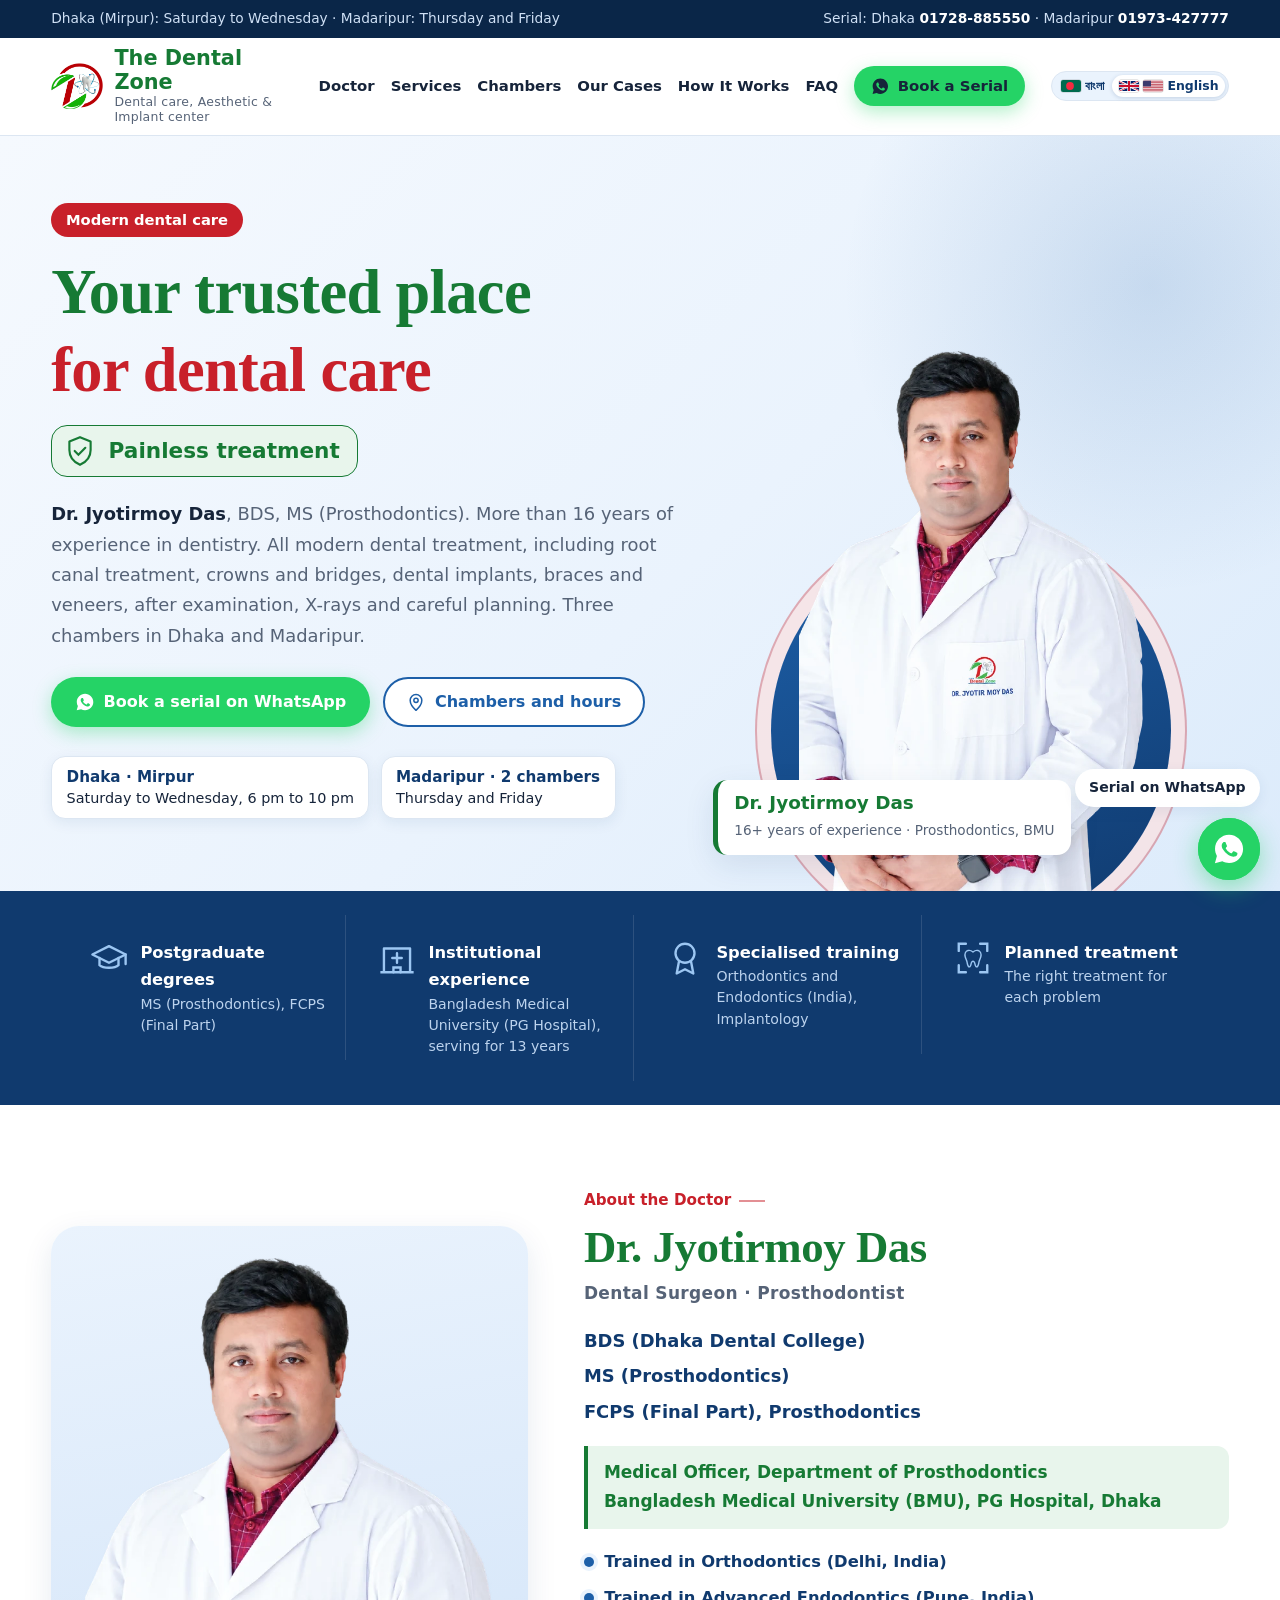
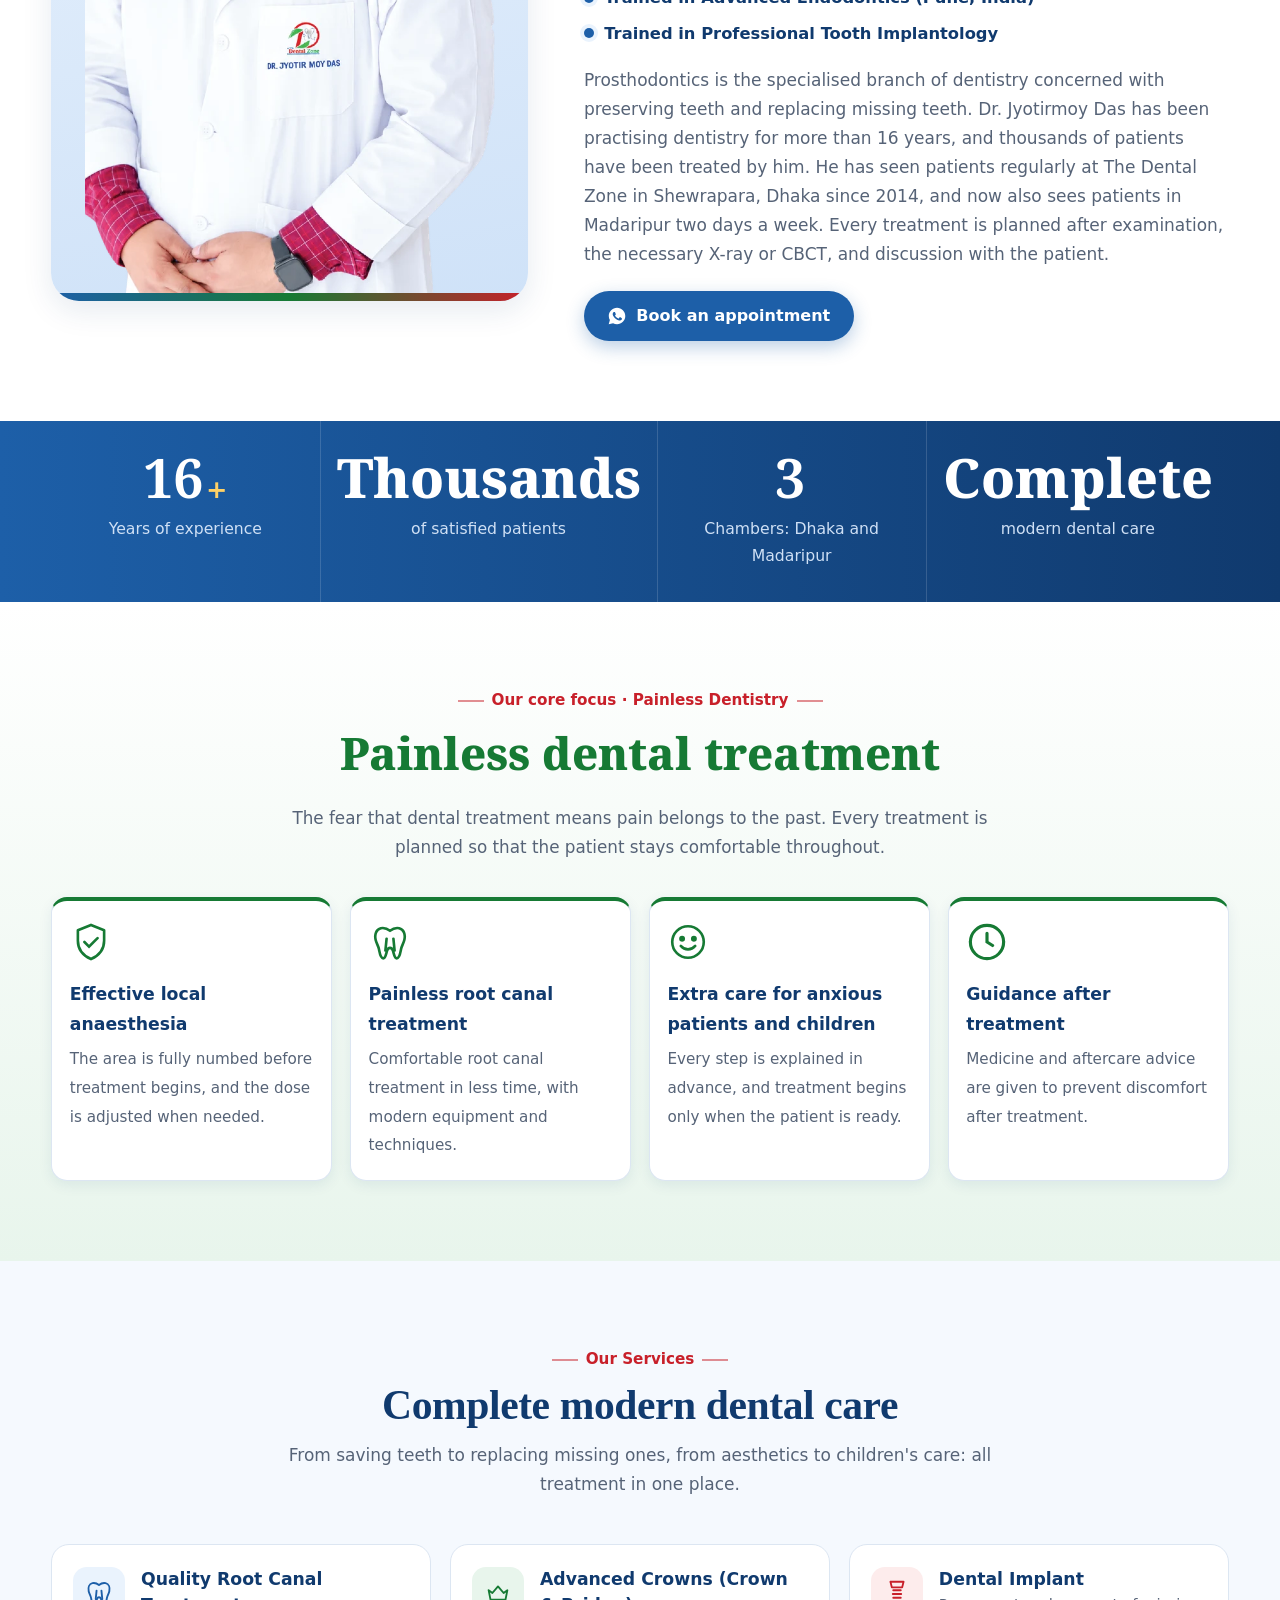
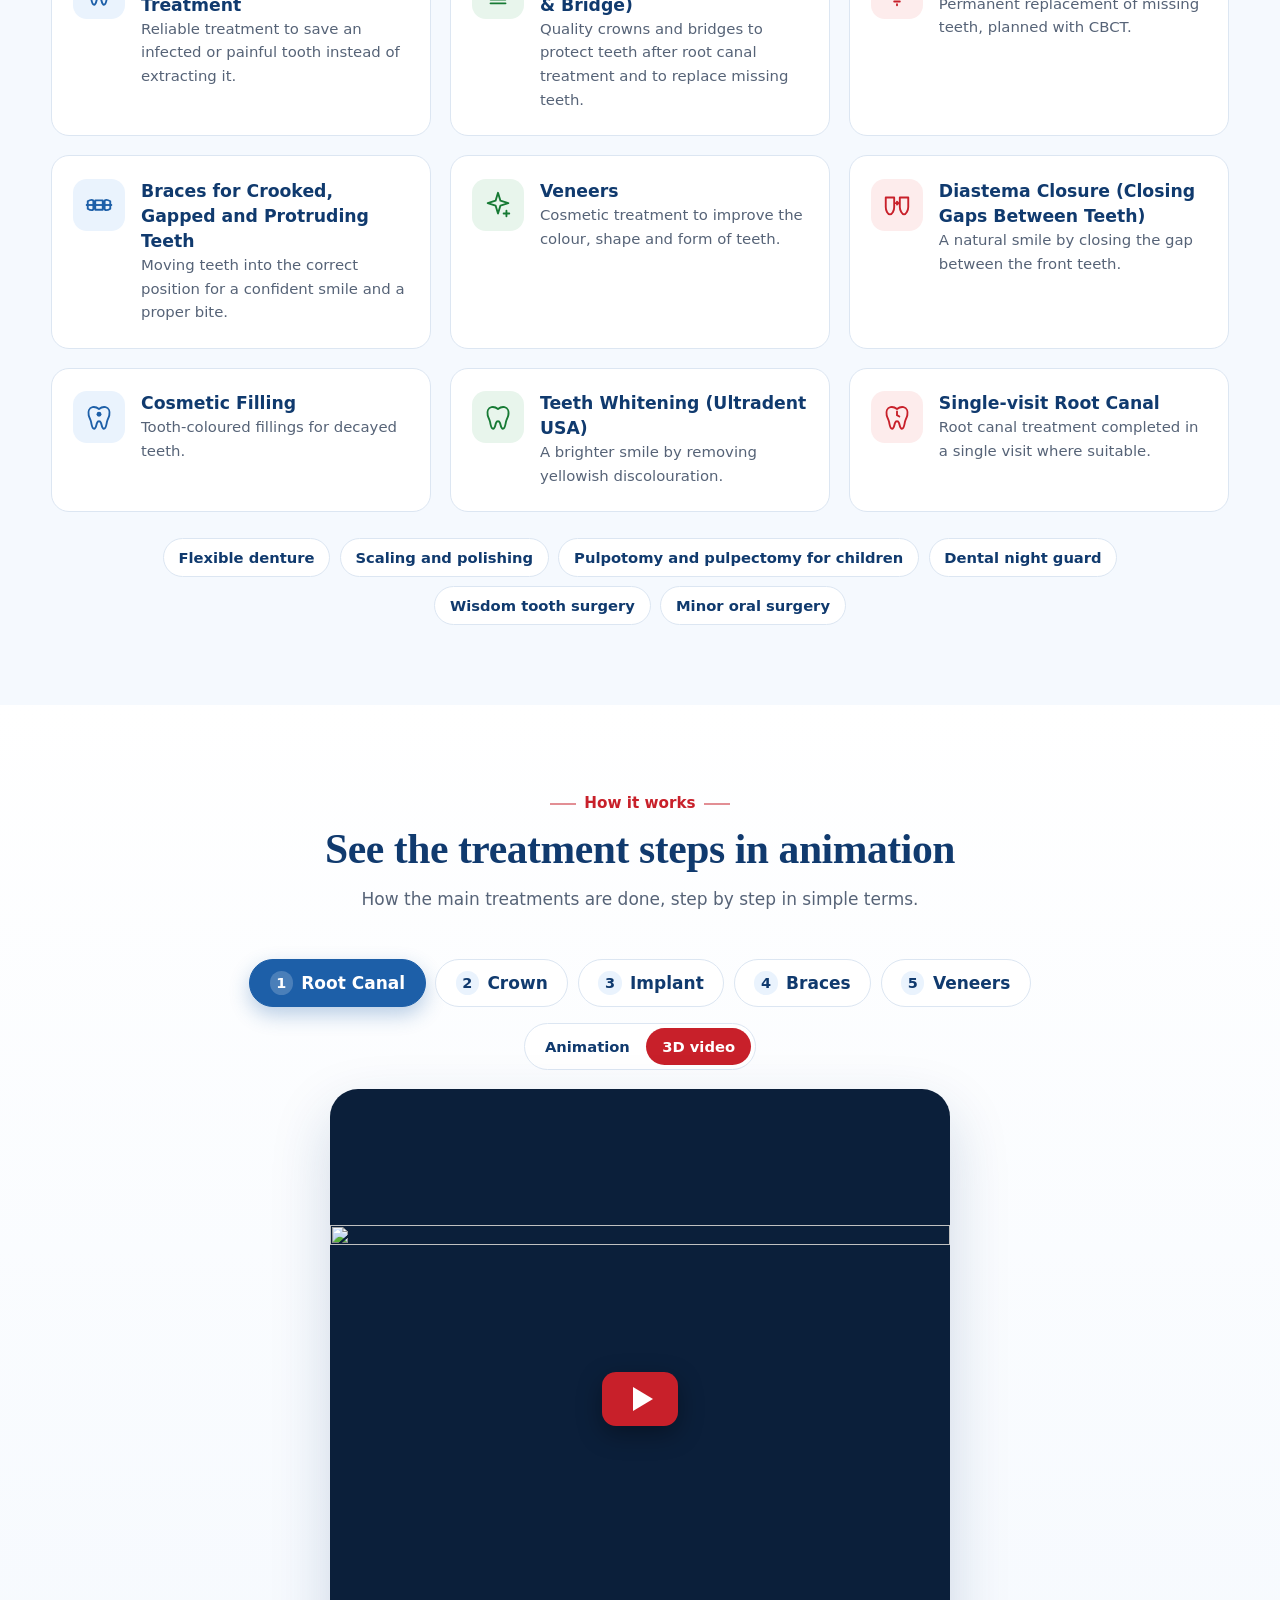
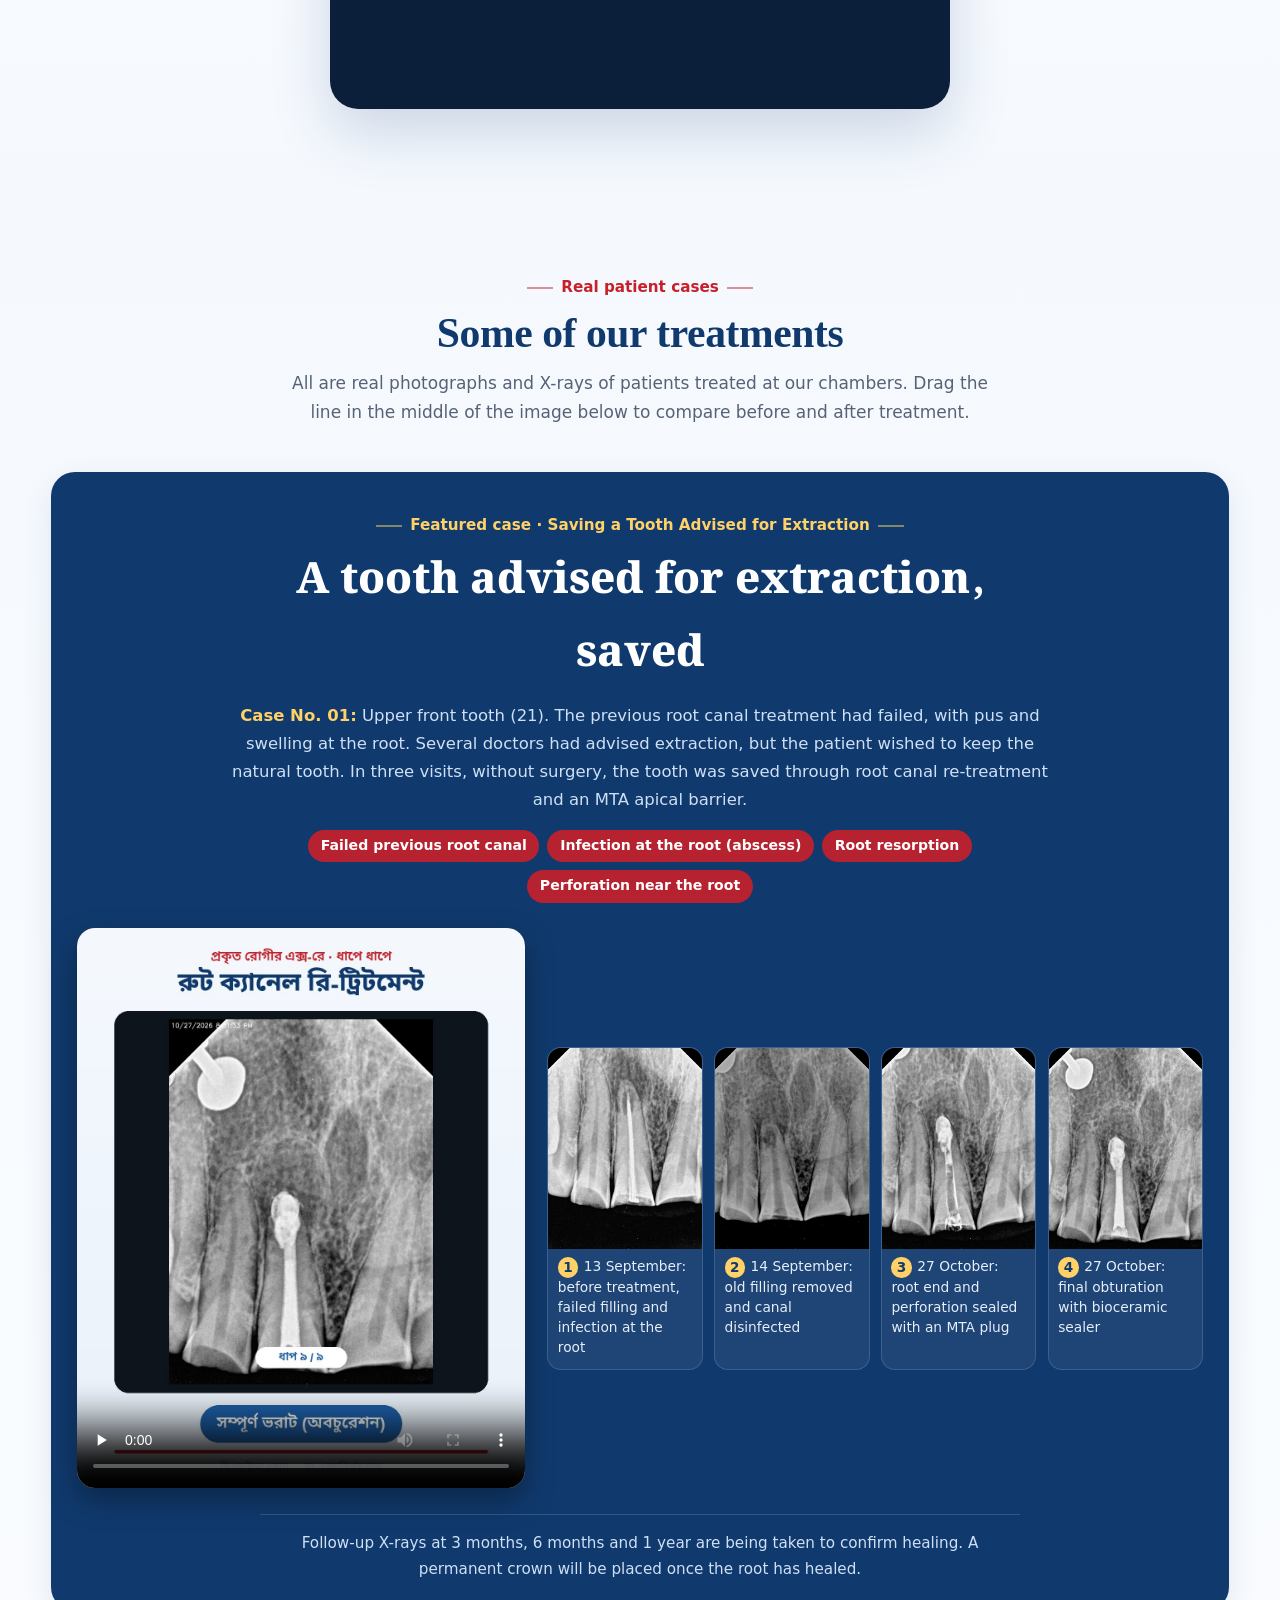
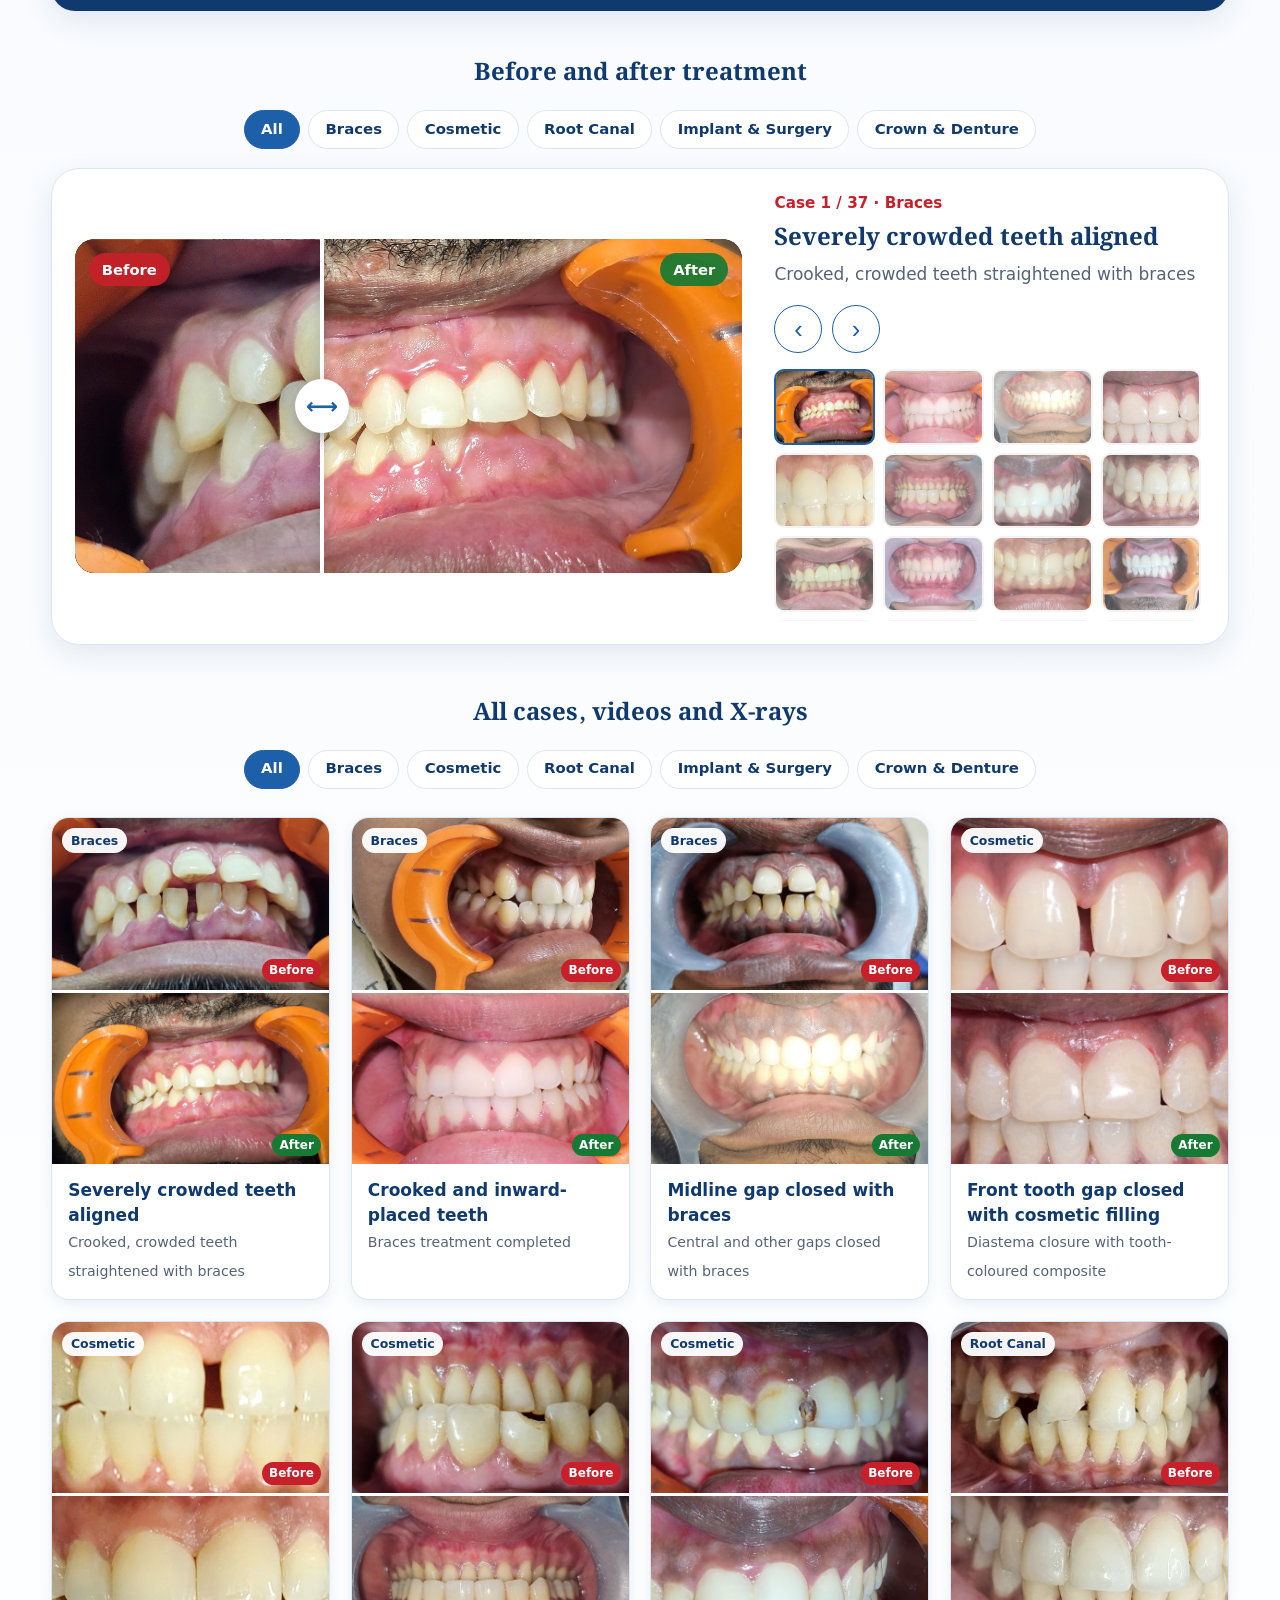
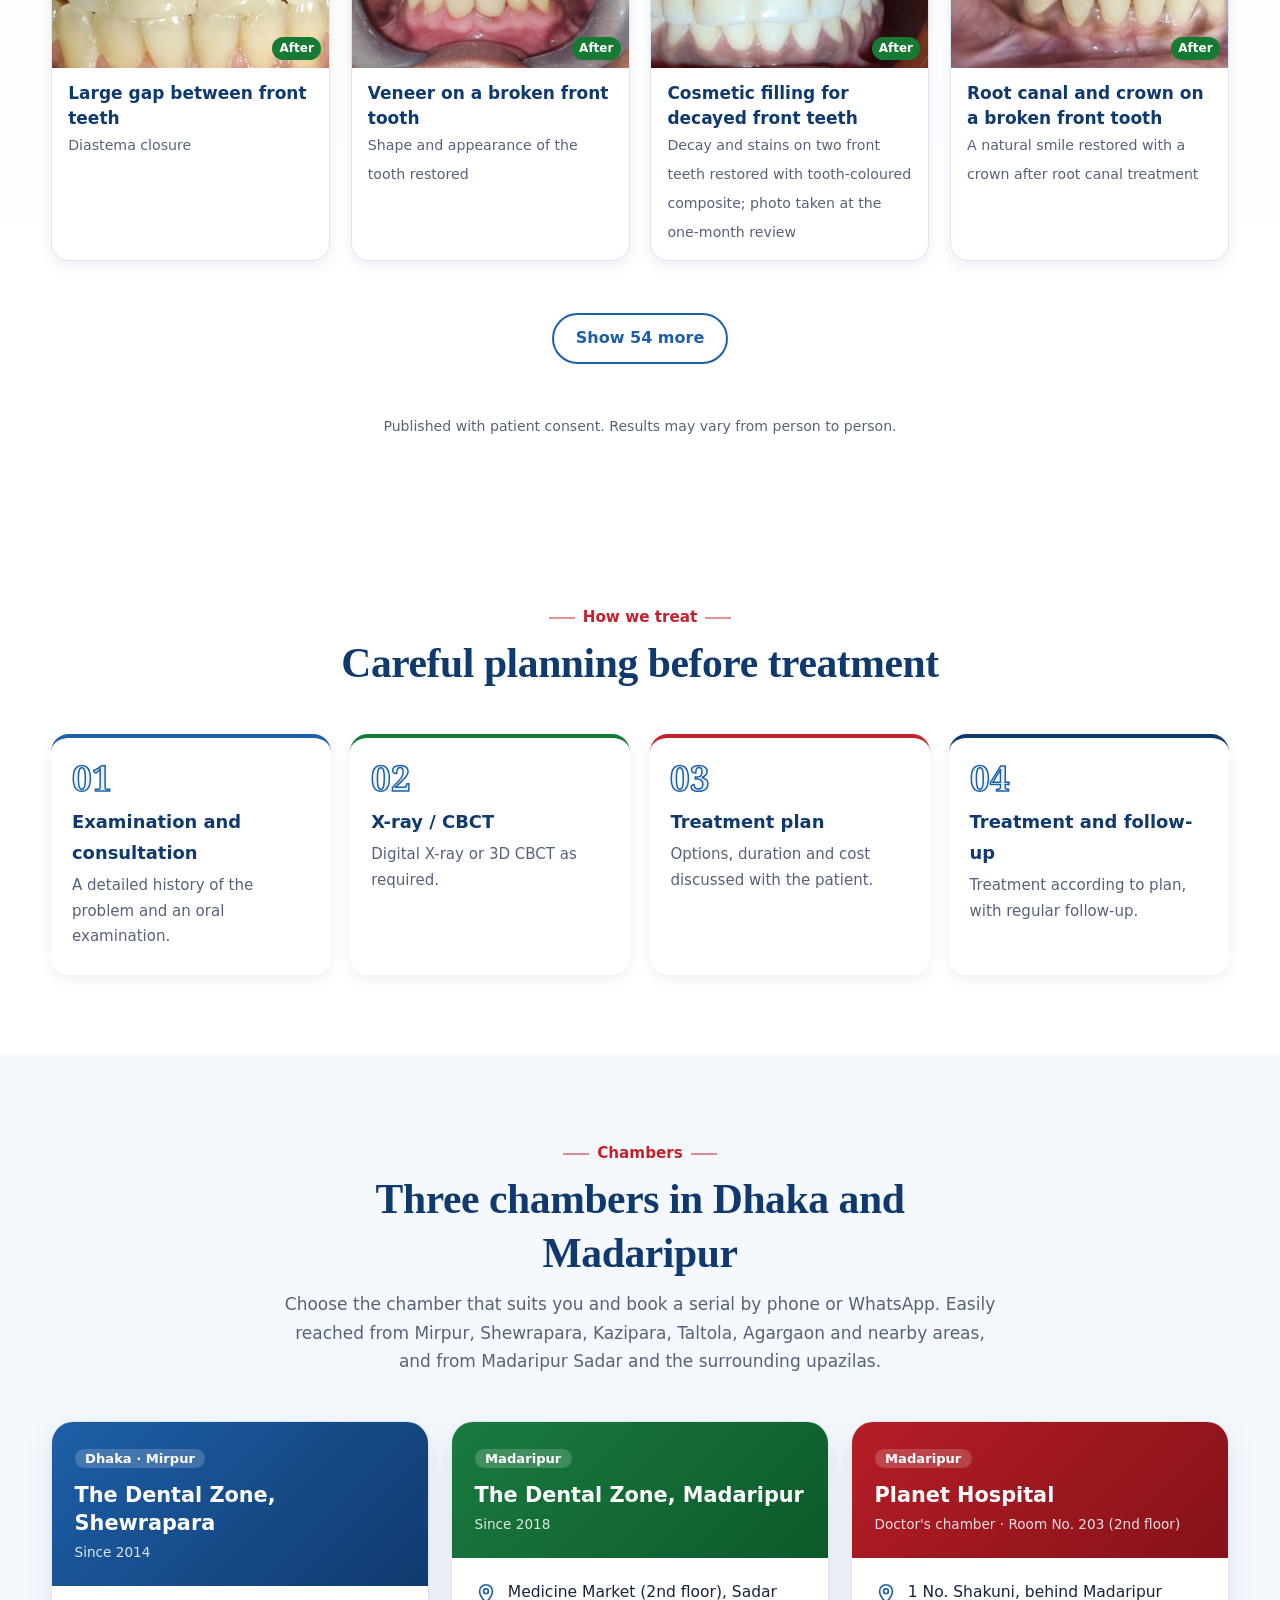
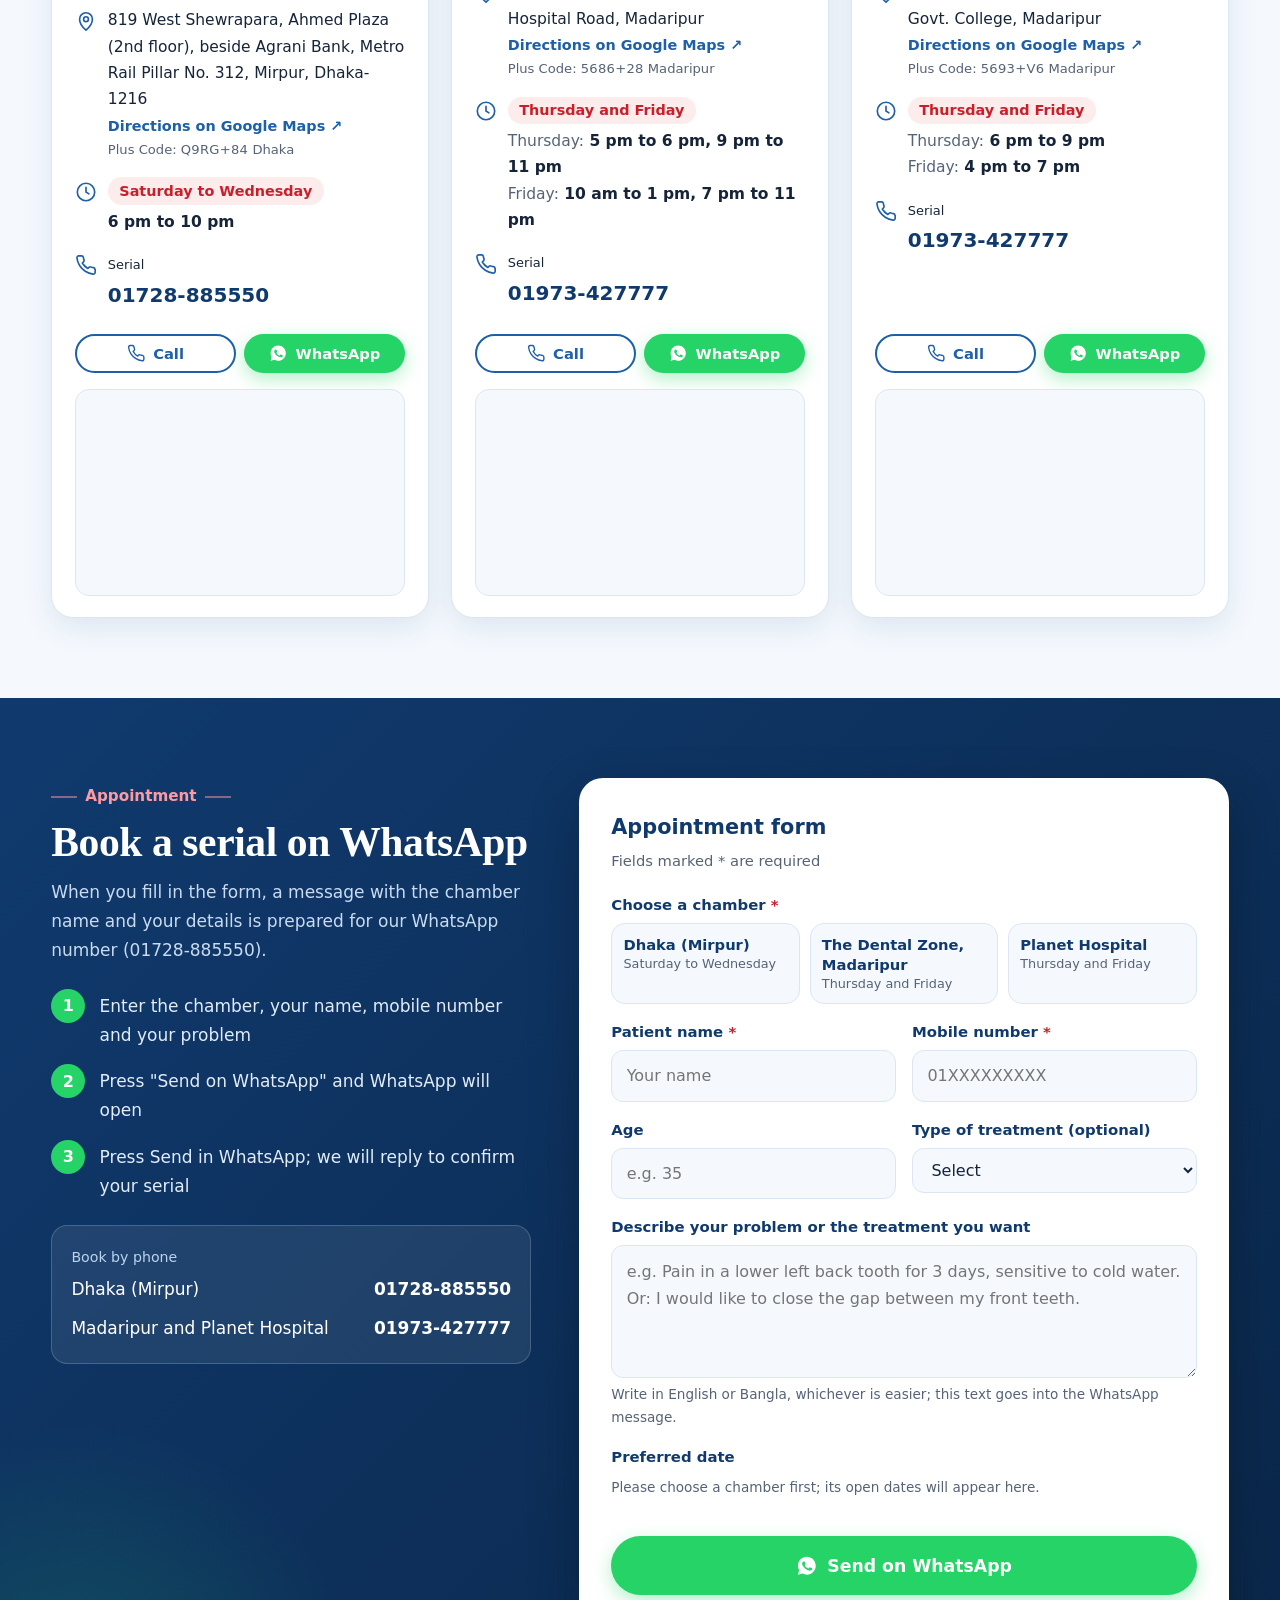
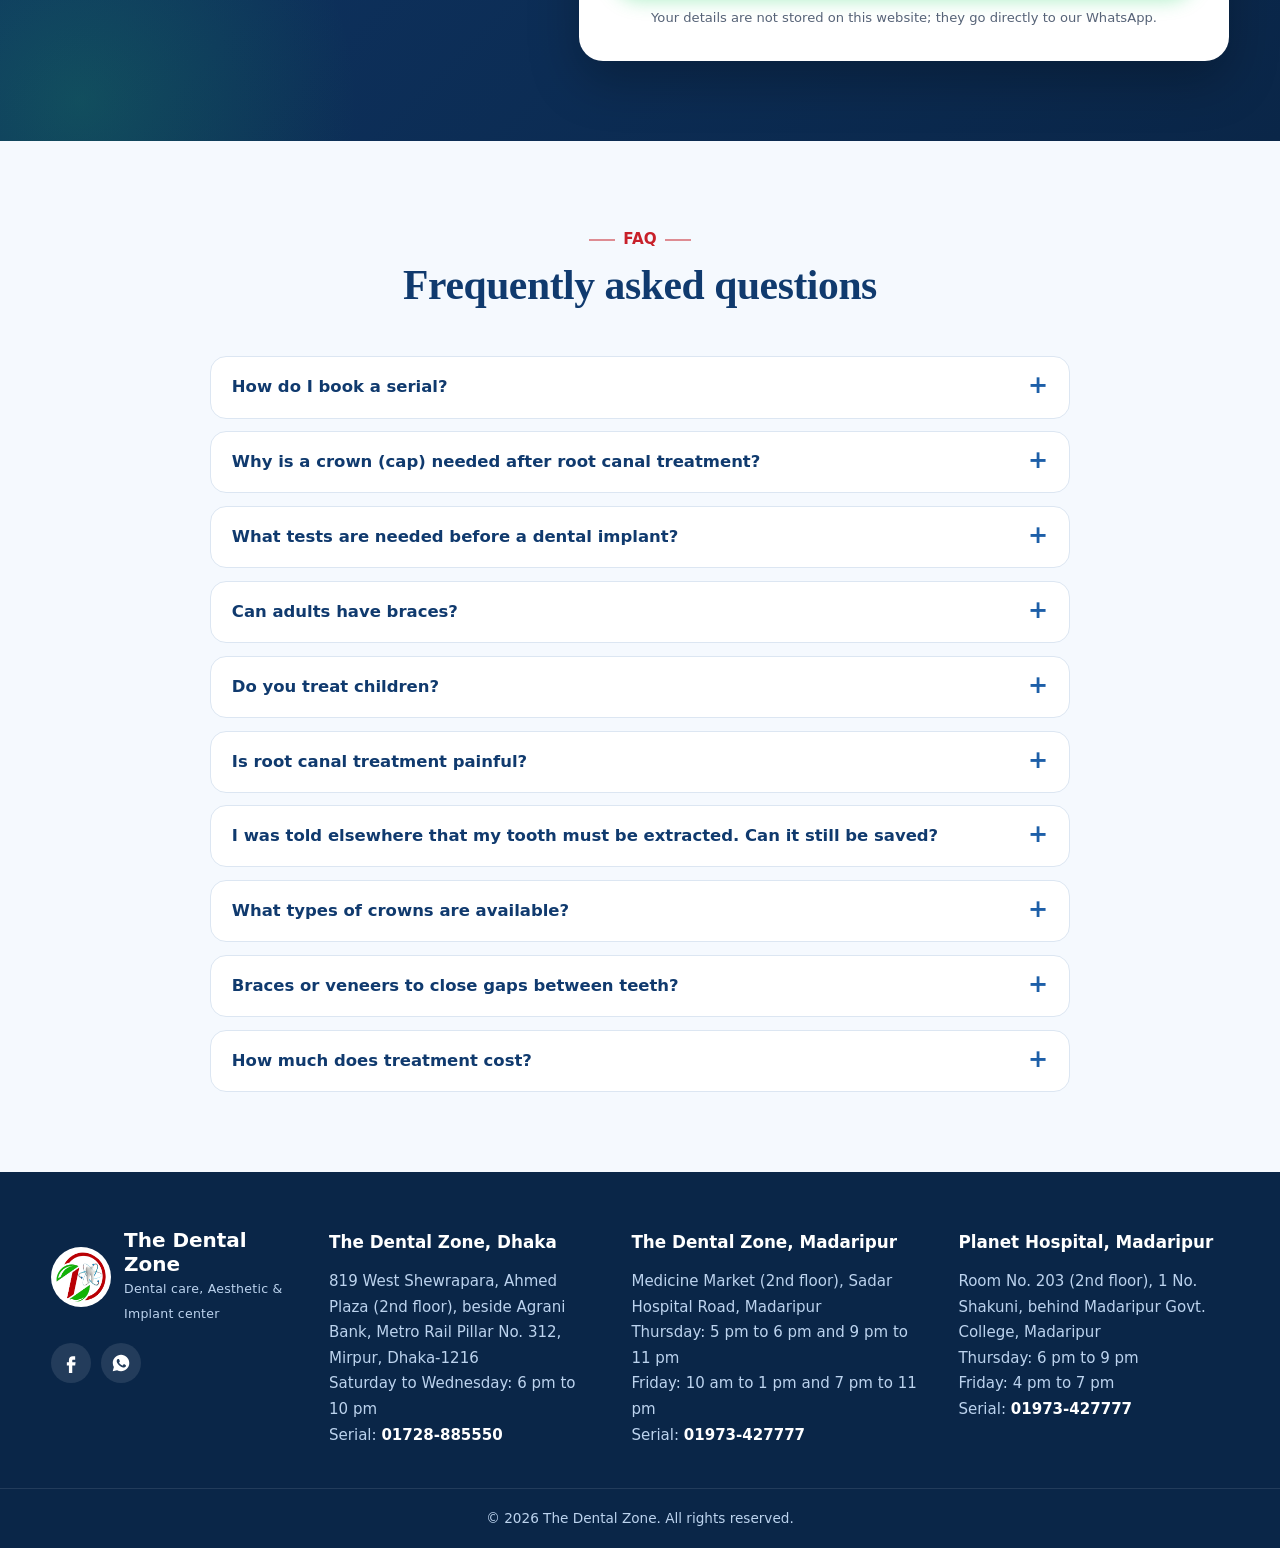
==== commit d919eb0c: "Add denture case (upper acrylic + lower cast partial denture): before/after slider and silent video " ====
--- a/en/index.html
+++ b/en/index.html
@@ -27,7 +27,7 @@
 <meta property="og:url" content="https://drjyotirmoy.com/en/">
 <meta name="twitter:card" content="summary_large_image">
 <meta name="twitter:image" content="https://drjyotirmoy.com/assets/img/og-cover-painless.jpg">
-<link rel="stylesheet" href="../styles.css?v=20261116L">
+<link rel="stylesheet" href="../styles.css?v=20261118a">
 <script type="application/ld+json">
 {"@context": "https://schema.org", "@graph": [{"@type": "WebSite", "@id": "https://drjyotirmoy.com/#website", "url": "https://drjyotirmoy.com/", "name": "দি ডেন্টাল জোন · Dr. Jyotirmoy Das", "inLanguage": ["bn-BD", "en"], "publisher": {"@id": "https://drjyotirmoy.com/#org"}}, {"@type": "WebPage", "@id": "https://drjyotirmoy.com/en/#webpage", "url": "https://drjyotirmoy.com/en/", "name": "Dr. Jyotirmoy Das, Dentist in Dhaka and Madaripur", "inLanguage": "en", "isPartOf": {"@id": "https://drjyotirmoy.com/#website"}, "about": {"@id": "https://drjyotirmoy.com/#doctor"}}, {"@type": "MedicalOrganization", "@id": "https://drjyotirmoy.com/#org", "name": "The Dental Zone", "alternateName": "দি ডেন্টাল জোন", "url": "https://drjyotirmoy.com/", "logo": "https://drjyotirmoy.com/assets/img/logo-full.jpg", "slogan": "Dental care, Aesthetic & Implant center", "foundingDate": "2014", "sameAs": ["https://www.facebook.com/dentalzone.bd"], "subOrganization": [{"@id": "https://drjyotirmoy.com/#dhaka"}, {"@id": "https://drjyotirmoy.com/#madaripur"}]}, {"@type": ["Physician", "Person"], "@id": "https://drjyotirmoy.com/#doctor", "name": "Dr. Jyotirmoy Das", "alternateName": "ডা. জ্যোতির্ময় দাস", "url": "https://drjyotirmoy.com/#doctor", "image": "https://drjyotirmoy.com/assets/img/dr-jyotirmoy-das.webp", "jobTitle": "Dental Surgeon (Prosthodontist)", "medicalSpecialty": "Dentistry", "description": "BDS (Dhaka Dental College); MS (Prosthodontics); FCPS Final Part (Prosthodontics); Medical Officer, Department of Prosthodontics, Bangladesh Medical University (PG Hospital), Dhaka. Trained in Orthodontics (Delhi), Advanced Endodontics (Pune) and Dental Implantology.", "alumniOf": {"@type": "CollegeOrUniversity", "name": "Dhaka Dental College"}, "worksFor": [{"@id": "https://drjyotirmoy.com/#dhaka"}, {"@id": "https://drjyotirmoy.com/#madaripur"}, {"@id": "https://drjyotirmoy.com/#planet"}], "knowsLanguage": ["bn", "en"]}, {"@type": "Dentist", "@id": "https://drjyotirmoy.com/#dhaka", "name": "The Dental Zone, Shewrapara, Mirpur, Dhaka", "alternateName": "দি ডেন্টাল জোন, শেওড়াপাড়া, মিরপুর, ঢাকা", "telephone": "+8801728885550", "foundingDate": "2014", "address": {"@type": "PostalAddress", "streetAddress": "819 West Shewrapara, Ahmed Plaza (2nd floor), beside Agrani Bank, Metro Rail Pillar 312", "addressLocality": "Mirpur, Dhaka", "addressRegion": "Dhaka", "postalCode": "1216", "addressCountry": "BD"}, "geo": {"@type": "GeoCoordinates", "latitude": 23.790812, "longitude": 90.375312}, "hasMap": "https://www.google.com/maps/search/?api=1&query=7MMGQ9RG%2B84", "areaServed": ["Mirpur", "Shewrapara", "Kazipara", "Taltola", "Agargaon", "Dhaka"], "openingHoursSpecification": [{"@type": "OpeningHoursSpecification", "dayOfWeek": ["Saturday", "Sunday", "Monday", "Tuesday", "Wednesday"], "opens": "18:00", "closes": "22:00"}], "medicalSpecialty": "Dentistry", "url": "https://drjyotirmoy.com/", "image": "https://drjyotirmoy.com/assets/img/og-cover-painless.jpg", "logo": "https://drjyotirmoy.com/assets/img/logo-full.jpg", "priceRange": "৳৳", "currenciesAccepted": "BDT", "employee": {"@id": "https://drjyotirmoy.com/#doctor"}, "parentOrganization": {"@id": "https://drjyotirmoy.com/#org"}, "sameAs": ["https://www.facebook.com/dentalzone.bd"], "hasOfferCatalog": {"@type": "OfferCatalog", "name": "Dental services", "itemListElement": [{"@type": "Offer", "itemOffered": {"@type": "MedicalProcedure", "name": "Root canal treatment (রুট ক্যানেল চিকিৎসা)"}}, {"@type": "Offer", "itemOffered": {"@type": "MedicalProcedure", "name": "Dental crown and bridge (ক্যাপ-ব্রিজ)"}}, {"@type": "Offer", "itemOffered": {"@type": "MedicalProcedure", "name": "Dental implant (ডেন্টাল ইমপ্ল্যান্ট)"}}, {"@type": "Offer", "itemOffered": {"@type": "MedicalProcedure", "name": "Orthodontic braces (ব্রেস)"}}, {"@type": "Offer", "itemOffered": {"@type": "MedicalProcedure", "name": "Dental veneers (ভিনিয়ার)"}}, {"@type": "Offer", "itemOffered": {"@type": "MedicalProcedure", "name": "Diastema closure (ডায়াস্টেমা ক্লোজার)"}}, {"@type": "Offer", "itemOffered": {"@type": "MedicalProcedure", "name": "Cosmetic filling"}}, {"@type": "Offer", "itemOffered": {"@type": "MedicalProcedure", "name": "Teeth whitening"}}, {"@type": "Offer", "itemOffered": {"@type": "MedicalProcedure", "name": "Single-visit root canal"}}, {"@type": "Offer", "itemOffered": {"@type": "MedicalProcedure", "name": "Flexible denture"}}, {"@type": "Offer", "itemOffered": {"@type": "MedicalProcedure", "name": "Scaling and polishing"}}, {"@type": "Offer", "itemOffered": {"@type": "MedicalProcedure", "name": "Pediatric dentistry"}}, {"@type": "Offer", "itemOffered": {"@type": "MedicalProcedure", "name": "Wisdom tooth surgery"}}, {"@type": "Offer", "itemOffered": {"@type": "MedicalProcedure", "name": "Minor oral surgery"}}, {"@type": "Offer", "itemOffered": {"@type": "MedicalProcedure", "name": "Night guard"}}]}, "availableLanguage": ["bn", "en"]}, {"@type": "Dentist", "@id": "https://drjyotirmoy.com/#madaripur", "name": "The Dental Zone, Madaripur", "alternateName": "দি ডেন্টাল জোন, মাদারীপুর", "telephone": "+8801973427777", "foundingDate": "2018", "address": {"@type": "PostalAddress", "streetAddress": "Medicine Market (2nd floor), Sadar Hospital Road", "addressLocality": "Madaripur", "addressRegion": "Dhaka Division", "addressCountry": "BD"}, "geo": {"@type": "GeoCoordinates", "latitude": 23.165062, "longitude": 90.210813}, "hasMap": "https://www.google.com/maps/search/?api=1&query=7MMG5686%2B28", "areaServed": ["Madaripur", "Madaripur Sadar", "Shibchar", "Kalkini", "Rajoir", "Dasar"], "openingHoursSpecification": [{"@type": "OpeningHoursSpecification", "dayOfWeek": "Thursday", "opens": "17:00", "closes": "18:00"}, {"@type": "OpeningHoursSpecification", "dayOfWeek": "Thursday", "opens": "21:00", "closes": "23:00"}, {"@type": "OpeningHoursSpecification", "dayOfWeek": "Friday", "opens": "10:00", "closes": "13:00"}, {"@type": "OpeningHoursSpecification", "dayOfWeek": "Friday", "opens": "19:00", "closes": "23:00"}], "medicalSpecialty": "Dentistry", "url": "https://drjyotirmoy.com/", "image": "https://drjyotirmoy.com/assets/img/og-cover-painless.jpg", "logo": "https://drjyotirmoy.com/assets/img/logo-full.jpg", "priceRange": "৳৳", "currenciesAccepted": "BDT", "employee": {"@id": "https://drjyotirmoy.com/#doctor"}, "parentOrganization": {"@id": "https://drjyotirmoy.com/#org"}, "sameAs": ["https://www.facebook.com/dentalzone.bd"], "hasOfferCatalog": {"@type": "OfferCatalog", "name": "Dental services", "itemListElement": [{"@type": "Offer", "itemOffered": {"@type": "MedicalProcedure", "name": "Root canal treatment (রুট ক্যানেল চিকিৎসা)"}}, {"@type": "Offer", "itemOffered": {"@type": "MedicalProcedure", "name": "Dental crown and bridge (ক্যাপ-ব্রিজ)"}}, {"@type": "Offer", "itemOffered": {"@type": "MedicalProcedure", "name": "Dental implant (ডেন্টাল ইমপ্ল্যান্ট)"}}, {"@type": "Offer", "itemOffered": {"@type": "MedicalProcedure", "name": "Orthodontic braces (ব্রেস)"}}, {"@type": "Offer", "itemOffered": {"@type": "MedicalProcedure", "name": "Dental veneers (ভিনিয়ার)"}}, {"@type": "Offer", "itemOffered": {"@type": "MedicalProcedure", "name": "Diastema closure (ডায়াস্টেমা ক্লোজার)"}}, {"@type": "Offer", "itemOffered": {"@type": "MedicalProcedure", "name": "Cosmetic filling"}}, {"@type": "Offer", "itemOffered": {"@type": "MedicalProcedure", "name": "Teeth whitening"}}, {"@type": "Offer", "itemOffered": {"@type": "MedicalProcedure", "name": "Single-visit root canal"}}, {"@type": "Offer", "itemOffered": {"@type": "MedicalProcedure", "name": "Flexible denture"}}, {"@type": "Offer", "itemOffered": {"@type": "MedicalProcedure", "name": "Scaling and polishing"}}, {"@type": "Offer", "itemOffered": {"@type": "MedicalProcedure", "name": "Pediatric dentistry"}}, {"@type": "Offer", "itemOffered": {"@type": "MedicalProcedure", "name": "Wisdom tooth surgery"}}, {"@type": "Offer", "itemOffered": {"@type": "MedicalProcedure", "name": "Minor oral surgery"}}, {"@type": "Offer", "itemOffered": {"@type": "MedicalProcedure", "name": "Night guard"}}]}, "availableLanguage": ["bn", "en"]}, {"@type": "Dentist", "@id": "https://drjyotirmoy.com/#planet", "name": "Dr. Jyotirmoy Das, Dental Chamber, Planet Hospital, Madaripur", "alternateName": "ডা. জ্যোতির্ময় দাস, প্ল্যানেট হাসপাতাল, মাদারীপুর", "telephone": "+8801973427777", "address": {"@type": "PostalAddress", "streetAddress": "Room 203 (2nd floor), Planet Hospital, 1 No. Shakuni, behind Madaripur Govt. College", "addressLocality": "Madaripur", "addressRegion": "Dhaka Division", "addressCountry": "BD"}, "geo": {"@type": "GeoCoordinates", "latitude": 23.169687, "longitude": 90.203063}, "hasMap": "https://www.google.com/maps/search/?api=1&query=7MMG5693%2BV6", "areaServed": ["Madaripur", "Madaripur Sadar"], "openingHoursSpecification": [{"@type": "OpeningHoursSpecification", "dayOfWeek": "Thursday", "opens": "18:00", "closes": "21:00"}, {"@type": "OpeningHoursSpecification", "dayOfWeek": "Friday", "opens": "16:00", "closes": "19:00"}], "medicalSpecialty": "Dentistry", "url": "https://drjyotirmoy.com/", "image": "https://drjyotirmoy.com/assets/img/og-cover-painless.jpg", "logo": "https://drjyotirmoy.com/assets/img/logo-full.jpg", "priceRange": "৳৳", "currenciesAccepted": "BDT", "employee": {"@id": "https://drjyotirmoy.com/#doctor"}, "sameAs": ["https://www.facebook.com/dentalzone.bd"], "hasOfferCatalog": {"@type": "OfferCatalog", "name": "Dental services", "itemListElement": [{"@type": "Offer", "itemOffered": {"@type": "MedicalProcedure", "name": "Root canal treatment (রুট ক্যানেল চিকিৎসা)"}}, {"@type": "Offer", "itemOffered": {"@type": "MedicalProcedure", "name": "Dental crown and bridge (ক্যাপ-ব্রিজ)"}}, {"@type": "Offer", "itemOffered": {"@type": "MedicalProcedure", "name": "Dental implant (ডেন্টাল ইমপ্ল্যান্ট)"}}, {"@type": "Offer", "itemOffered": {"@type": "MedicalProcedure", "name": "Orthodontic braces (ব্রেস)"}}, {"@type": "Offer", "itemOffered": {"@type": "MedicalProcedure", "name": "Dental veneers (ভিনিয়ার)"}}, {"@type": "Offer", "itemOffered": {"@type": "MedicalProcedure", "name": "Diastema closure (ডায়াস্টেমা ক্লোজার)"}}, {"@type": "Offer", "itemOffered": {"@type": "MedicalProcedure", "name": "Cosmetic filling"}}, {"@type": "Offer", "itemOffered": {"@type": "MedicalProcedure", "name": "Teeth whitening"}}, {"@type": "Offer", "itemOffered": {"@type": "MedicalProcedure", "name": "Single-visit root canal"}}, {"@type": "Offer", "itemOffered": {"@type": "MedicalProcedure", "name": "Flexible denture"}}, {"@type": "Offer", "itemOffered": {"@type": "MedicalProcedure", "name": "Scaling and polishing"}}, {"@type": "Offer", "itemOffered": {"@type": "MedicalProcedure", "name": "Pediatric dentistry"}}, {"@type": "Offer", "itemOffered": {"@type": "MedicalProcedure", "name": "Wisdom tooth surgery"}}, {"@type": "Offer", "itemOffered": {"@type": "MedicalProcedure", "name": "Minor oral surgery"}}, {"@type": "Offer", "itemOffered": {"@type": "MedicalProcedure", "name": "Night guard"}}]}, "availableLanguage": ["bn", "en"]}, {"@type": "FAQPage", "@id": "https://drjyotirmoy.com/en/#faq", "mainEntity": [{"@type": "Question", "name": "How do I book a serial?", "acceptedAnswer": {"@type": "Answer", "text": "Fill in the form above and send it on WhatsApp, or call directly. Dhaka chamber: 01728-885550; Madaripur and Planet Hospital: 01973-427777."}}, {"@type": "Question", "name": "Why is a crown (cap) needed after root canal treatment?", "acceptedAnswer": {"@type": "Answer", "text": "After root canal treatment a tooth becomes relatively brittle, especially a back tooth. A crown protects it from fracture and restores chewing function."}}, {"@type": "Question", "name": "What tests are needed before a dental implant?", "acceptedAnswer": {"@type": "Answer", "text": "Usually a CBCT (3D X-ray) is taken to assess the quantity and quality of the bone. The implant size and position are planned from it. General health, such as whether diabetes is controlled, is also considered."}}, {"@type": "Question", "name": "Can adults have braces?", "acceptedAnswer": {"@type": "Answer", "text": "Yes. Adults with healthy teeth and gums can have braces. The length of treatment depends on the condition of the teeth."}}, {"@type": "Question", "name": "Do you treat children?", "acceptedAnswer": {"@type": "Answer", "text": "Yes. Pulpotomy, pulpectomy, fillings and other necessary treatment of milk teeth are provided for children."}}, {"@type": "Question", "name": "Is root canal treatment painful?", "acceptedAnswer": {"@type": "Answer", "text": "No. The area is fully numbed with local anaesthesia before treatment, so pain is usually not felt during the procedure. Mild discomfort may last a few days afterwards and settles with the prescribed medicine."}}, {"@type": "Question", "name": "I was told elsewhere that my tooth must be extracted. Can it still be saved?", "acceptedAnswer": {"@type": "Answer", "text": "In many cases, yes. If a previous root canal has failed, re-treatment, removal of a broken file or sealing the root end with MTA can save the tooth. The doctor will advise after reviewing the X-ray."}}, {"@type": "Question", "name": "What types of crowns are available?", "acceptedAnswer": {"@type": "Answer", "text": "Metal, metal-ceramic and metal-free (such as zirconia) crowns are offered according to need and budget. For front teeth, natural-looking metal-free crowns usually give the best result."}}, {"@type": "Question", "name": "Braces or veneers to close gaps between teeth?", "acceptedAnswer": {"@type": "Answer", "text": "It depends on the size of the gap and the position of the teeth. Braces are suitable when teeth are protruding or crooked; for small gaps, composite or veneers are a quick alternative. The right method is advised after examination."}}, {"@type": "Question", "name": "How much does treatment cost?", "acceptedAnswer": {"@type": "Answer", "text": "Cost depends on the type of treatment, the number of teeth and the materials used. An estimate is given in advance with the treatment plan after examination."}}]}]}
 </script>
@@ -449,8 +449,8 @@
 
 <div class="lb" id="lb"><button class="lb-x" aria-label="Close">×</button><div class="lb-in"></div></div>
 
-<script src="../data/gallery-fallback.js?v=20261116L"></script>
-<script src="../explainer.js?v=20261116L"></script>
-<script src="../script.js?v=20261116L"></script>
+<script src="../data/gallery-fallback.js?v=20261118a"></script>
+<script src="../explainer.js?v=20261118a"></script>
+<script src="../script.js?v=20261118a"></script>
 </body>
 </html>
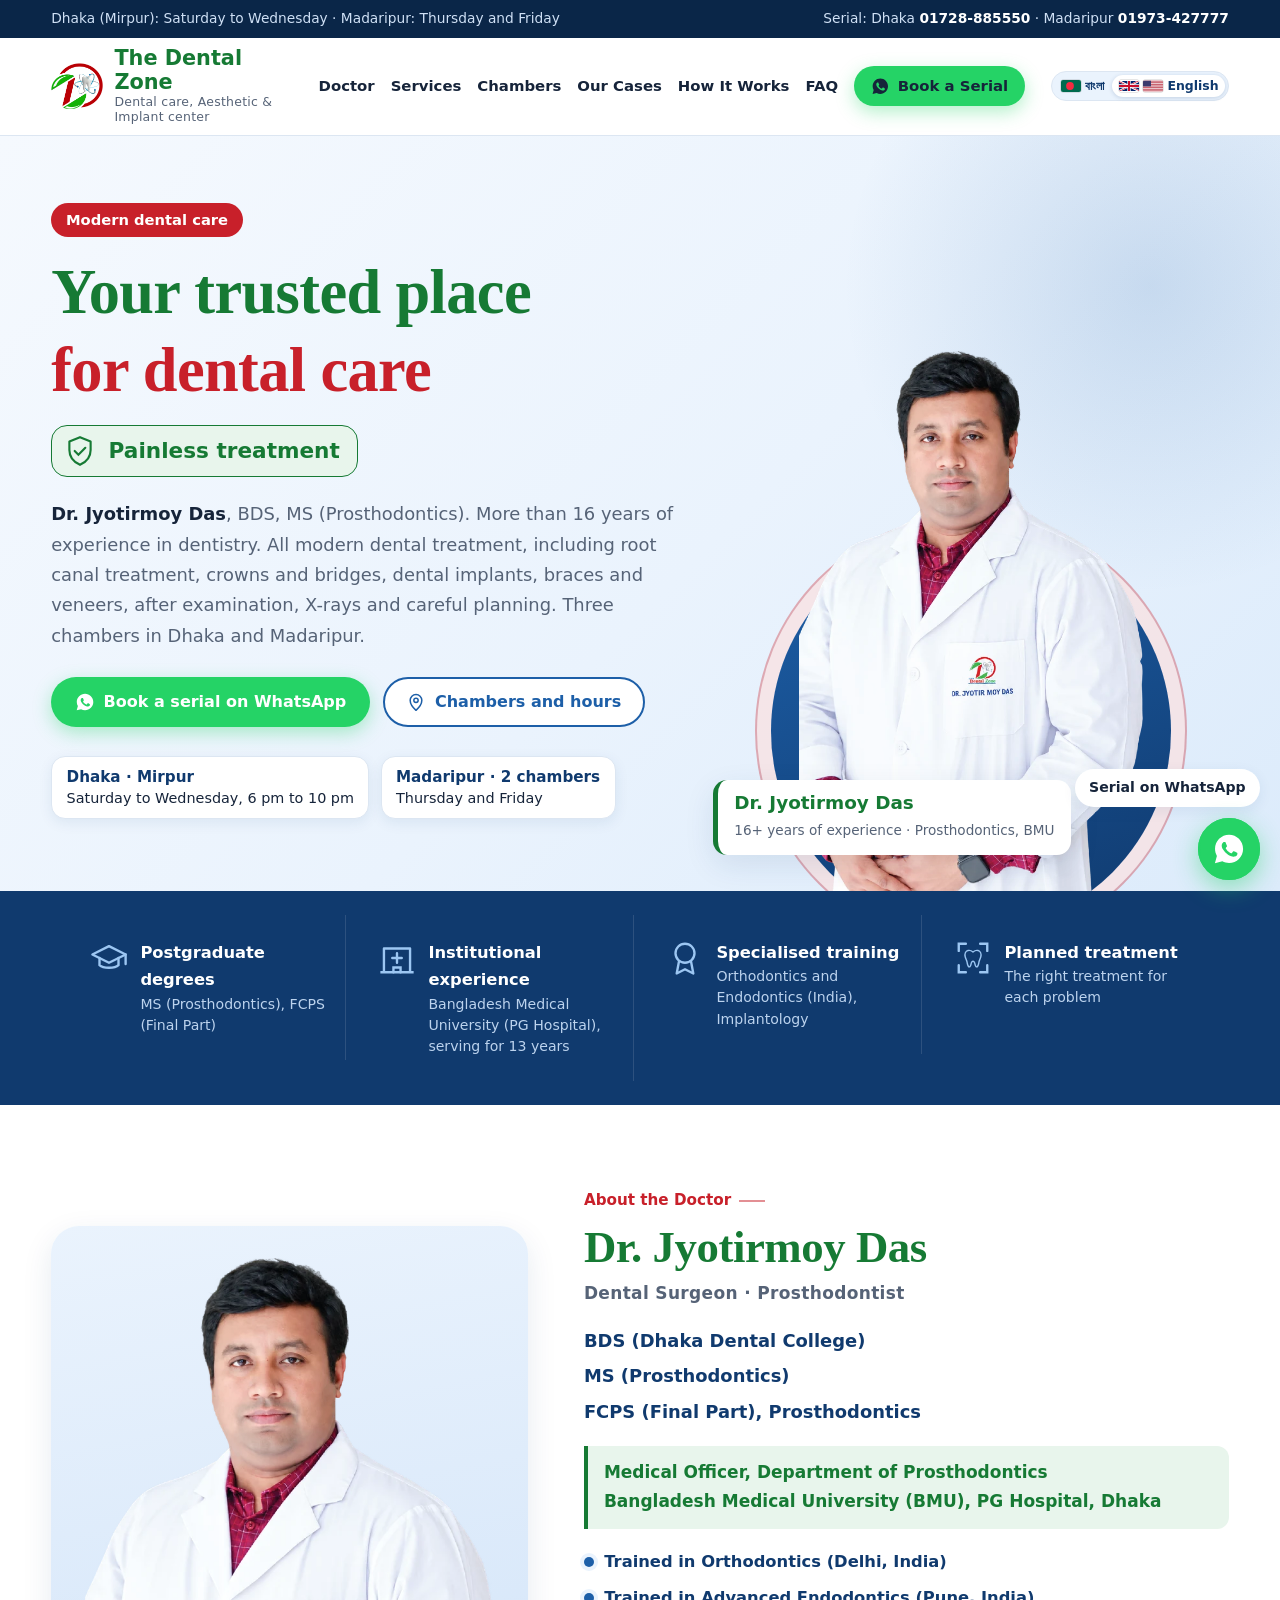
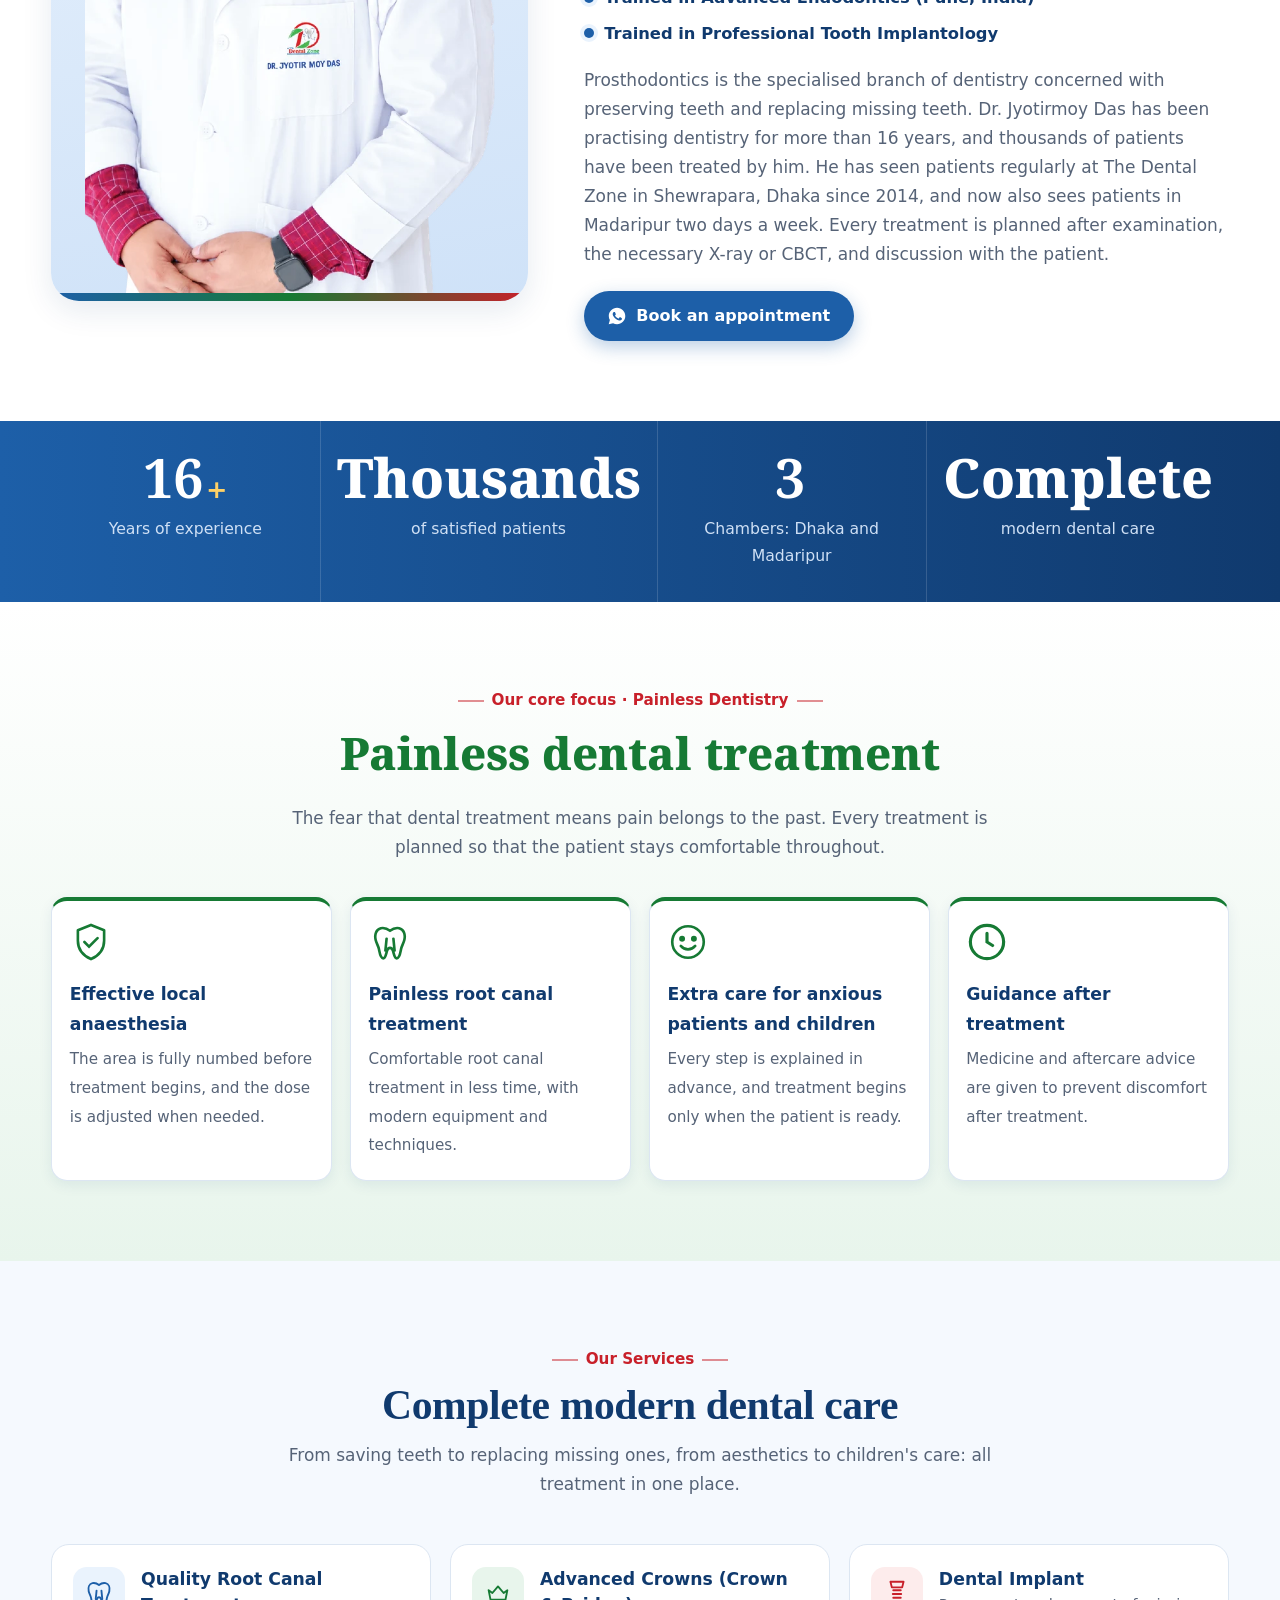
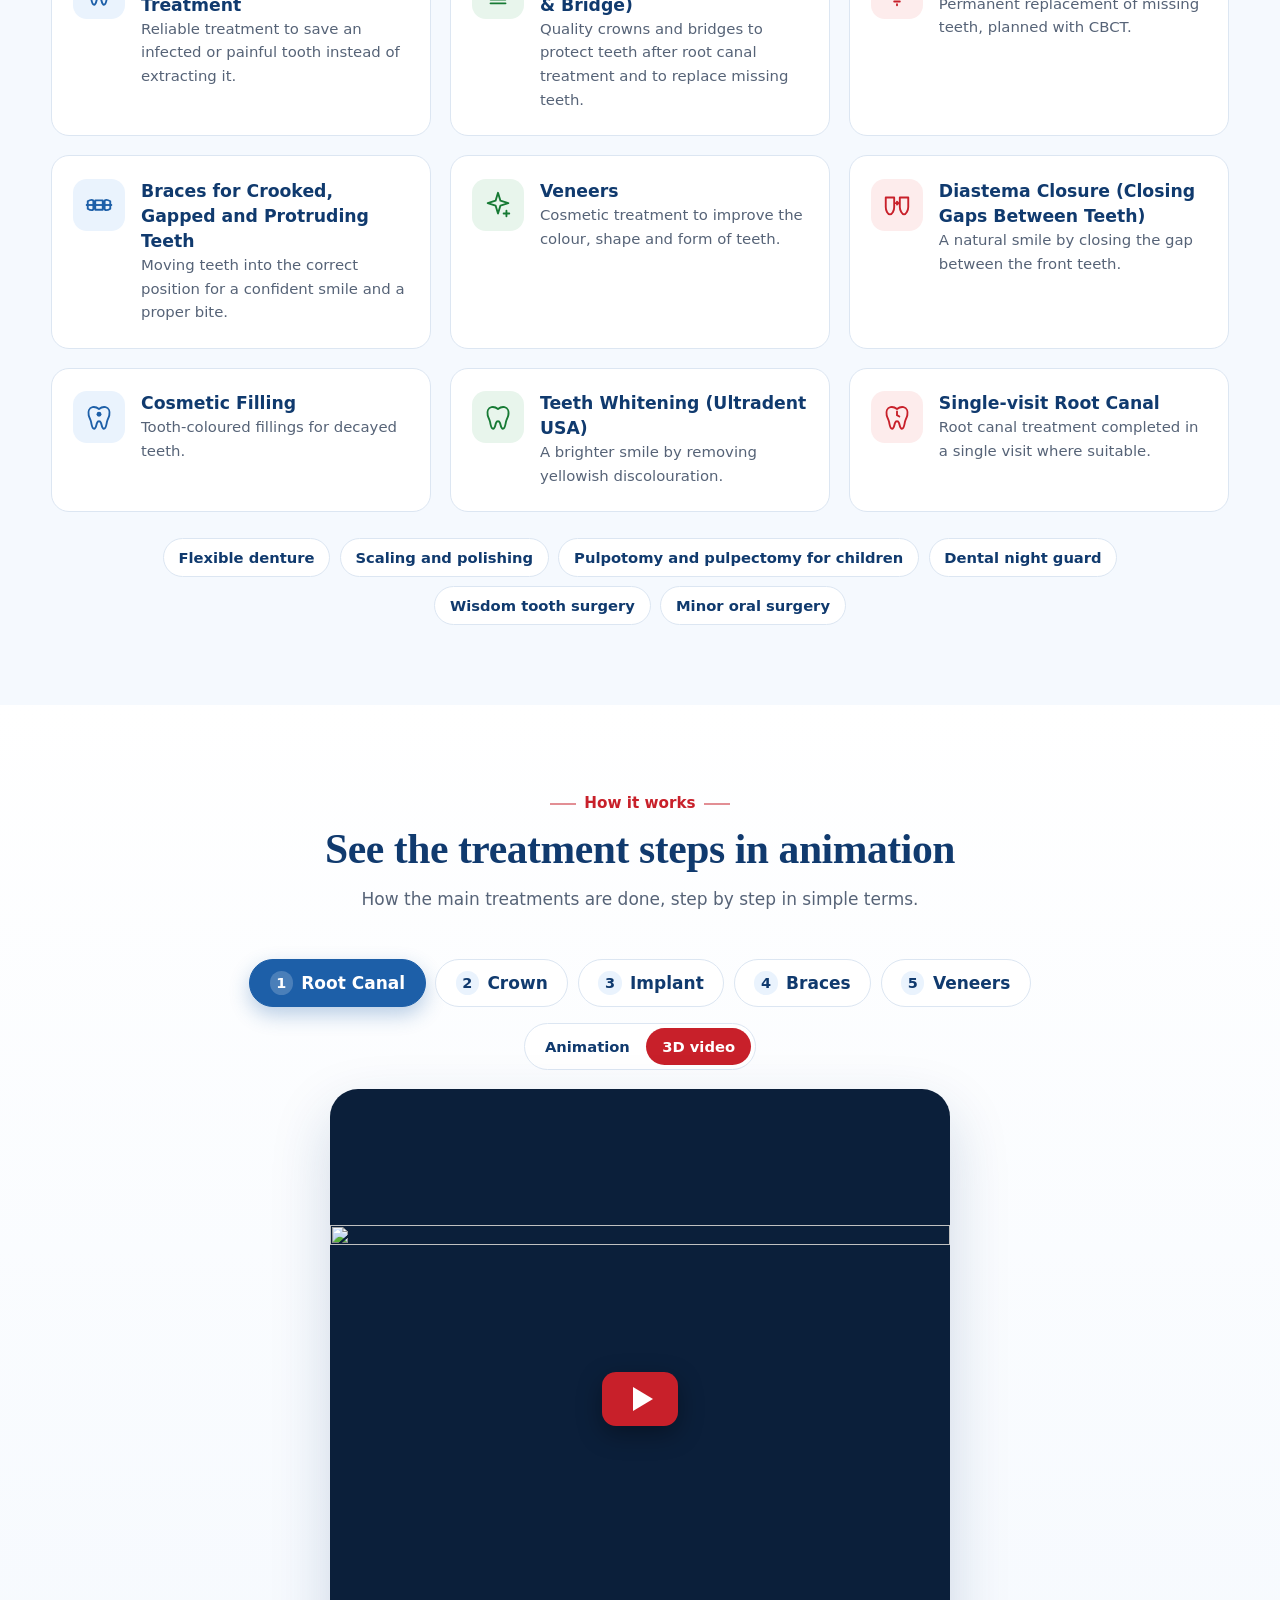
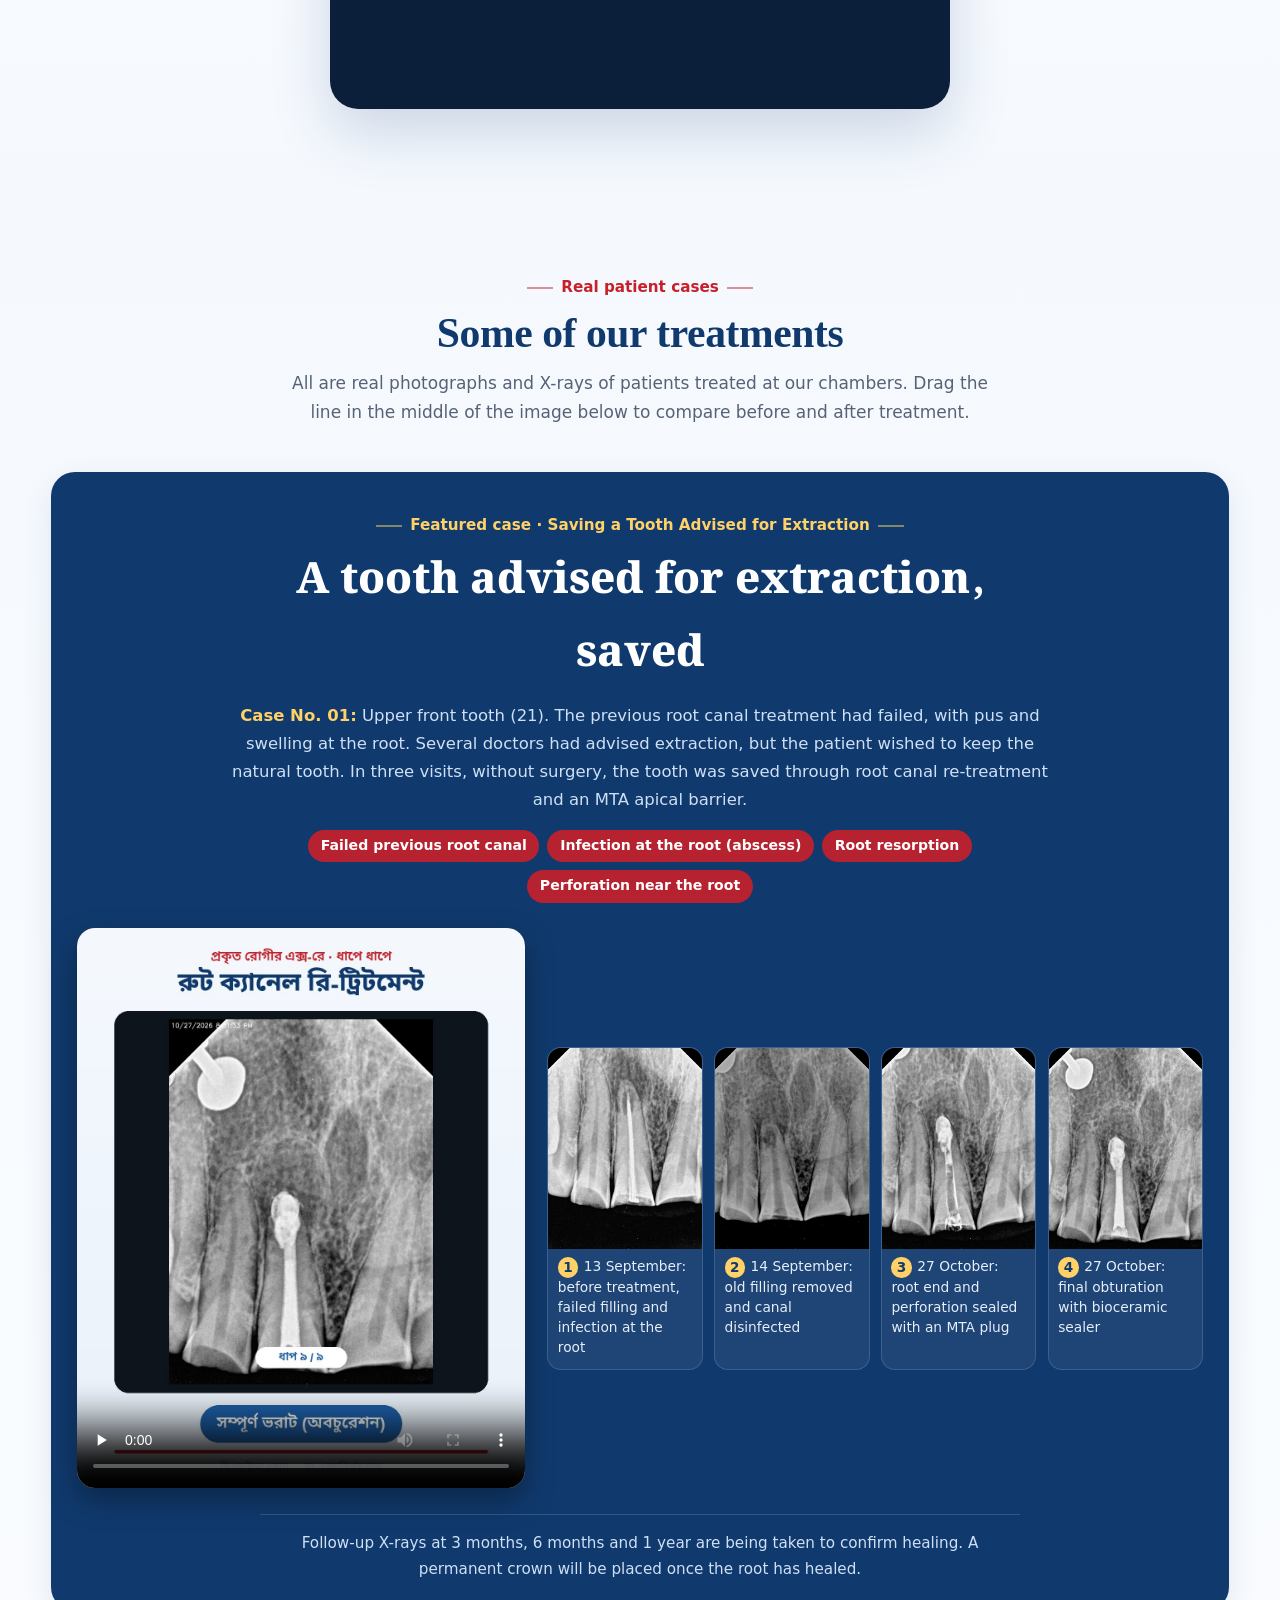
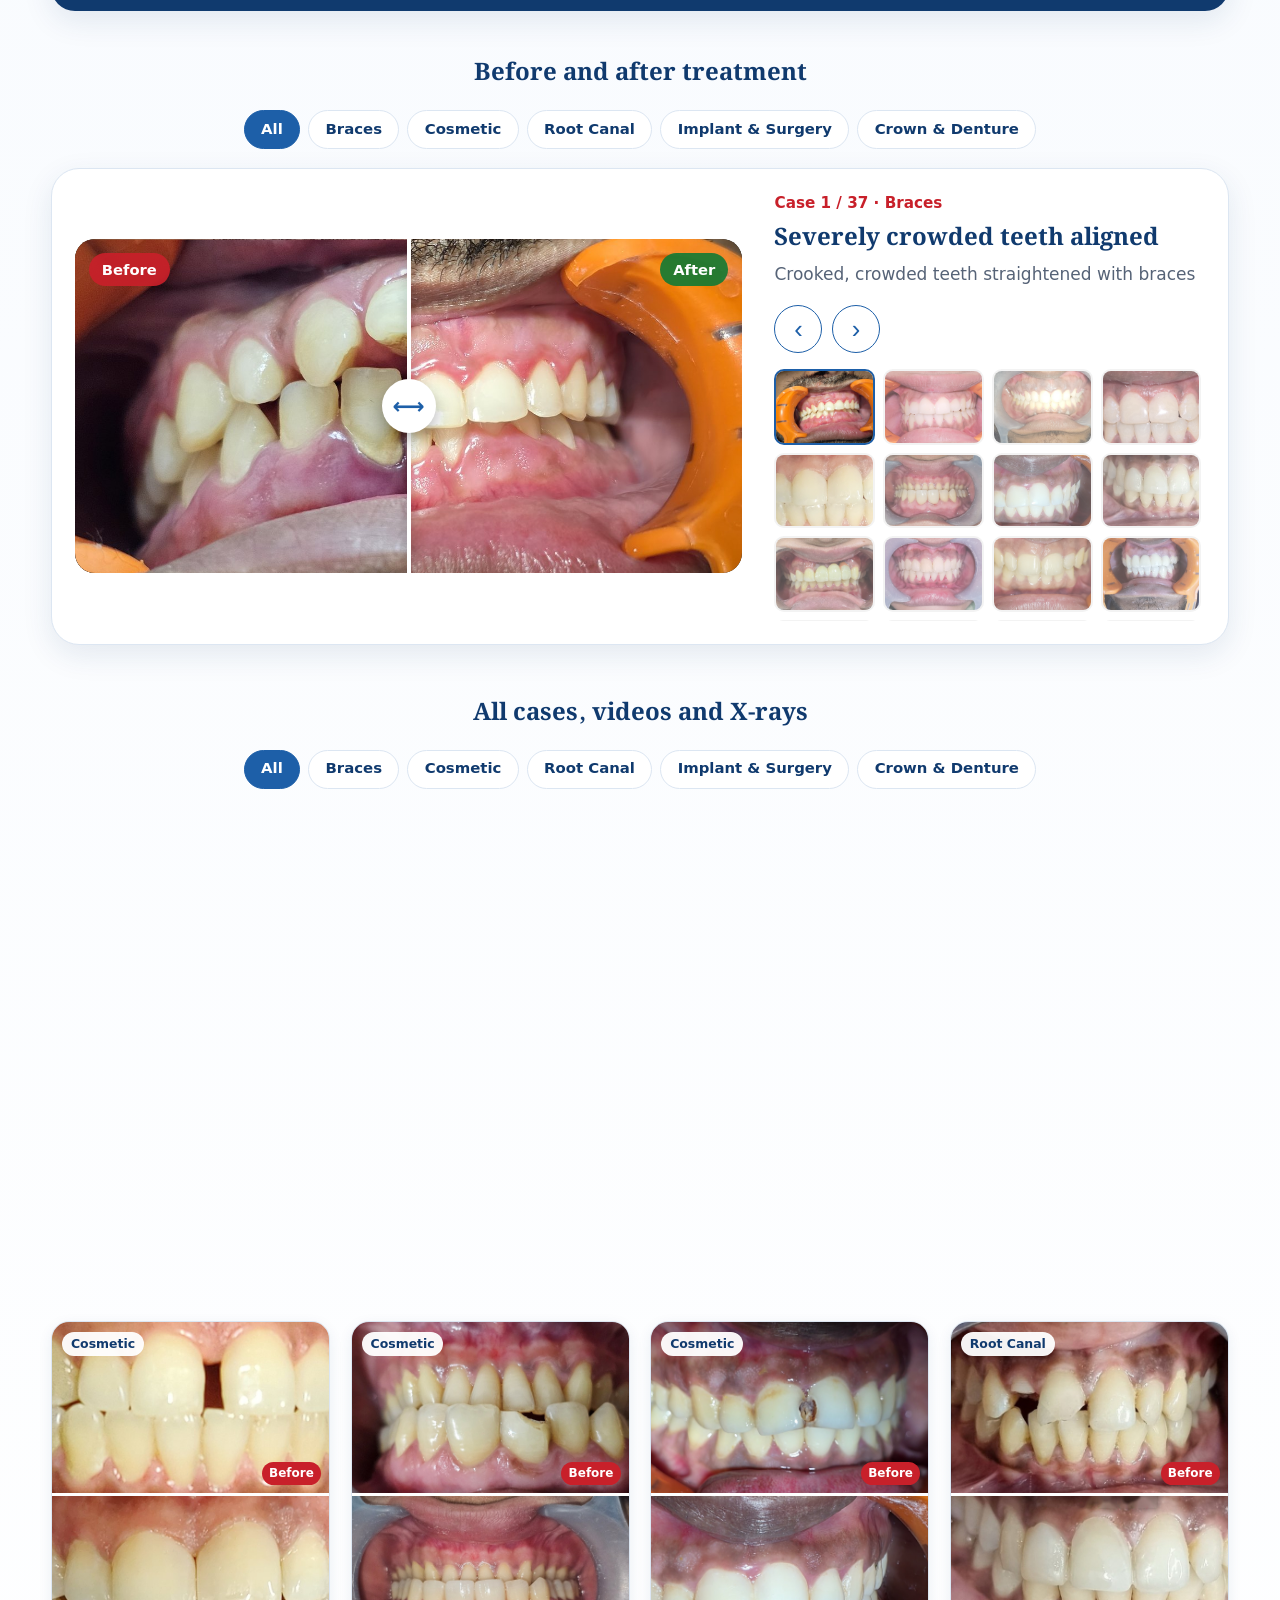
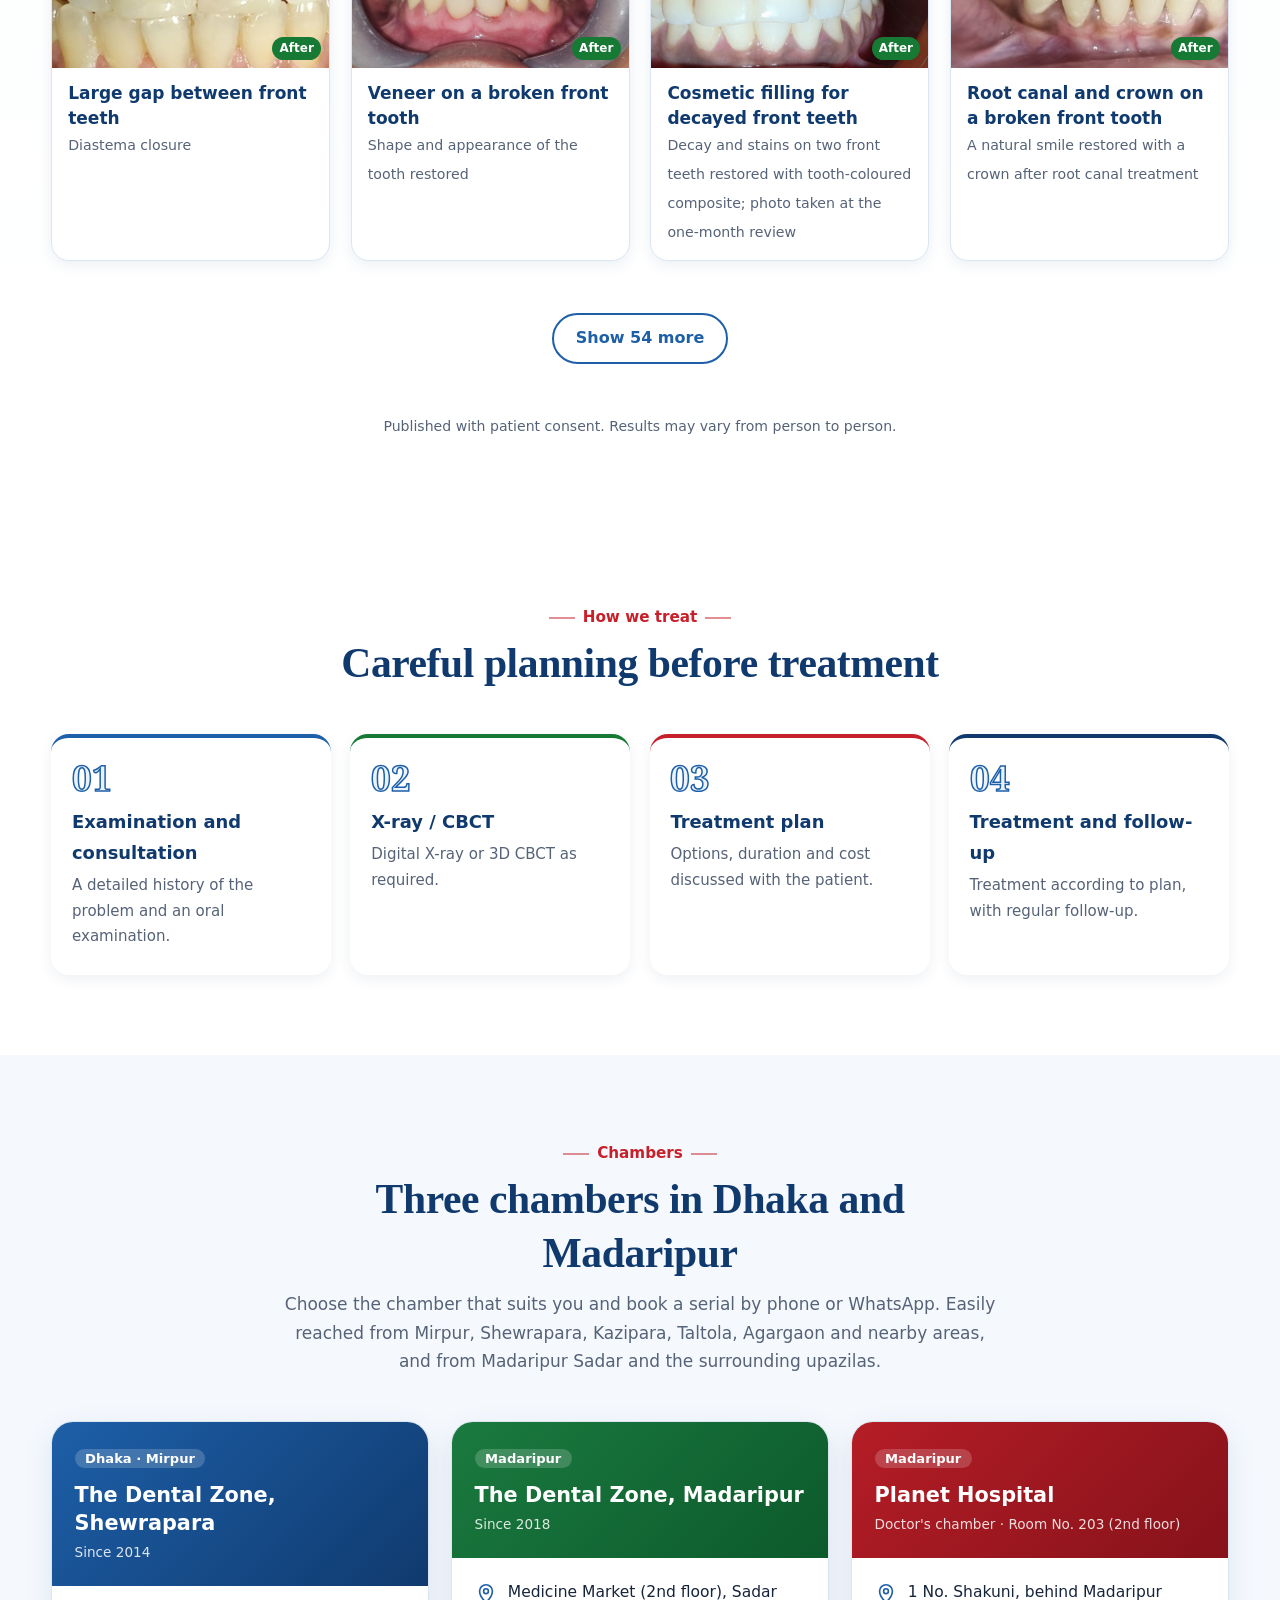
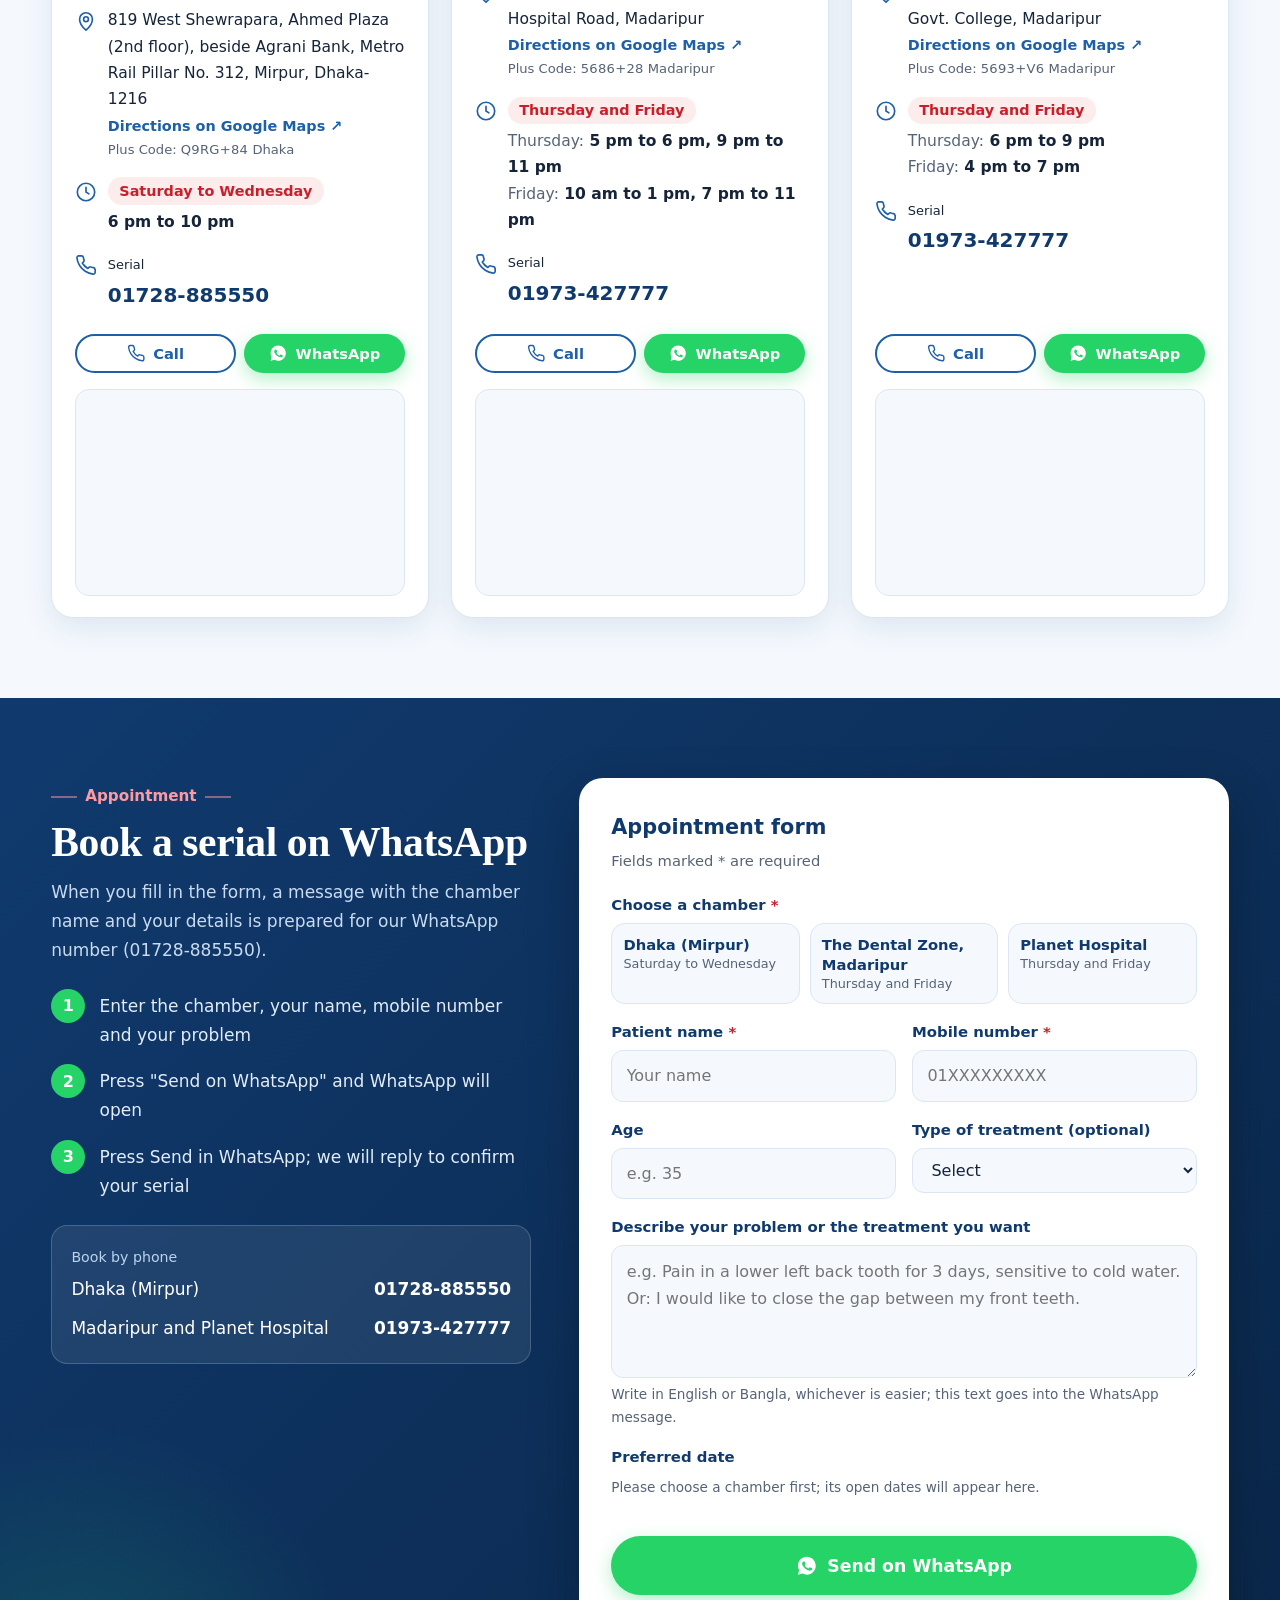
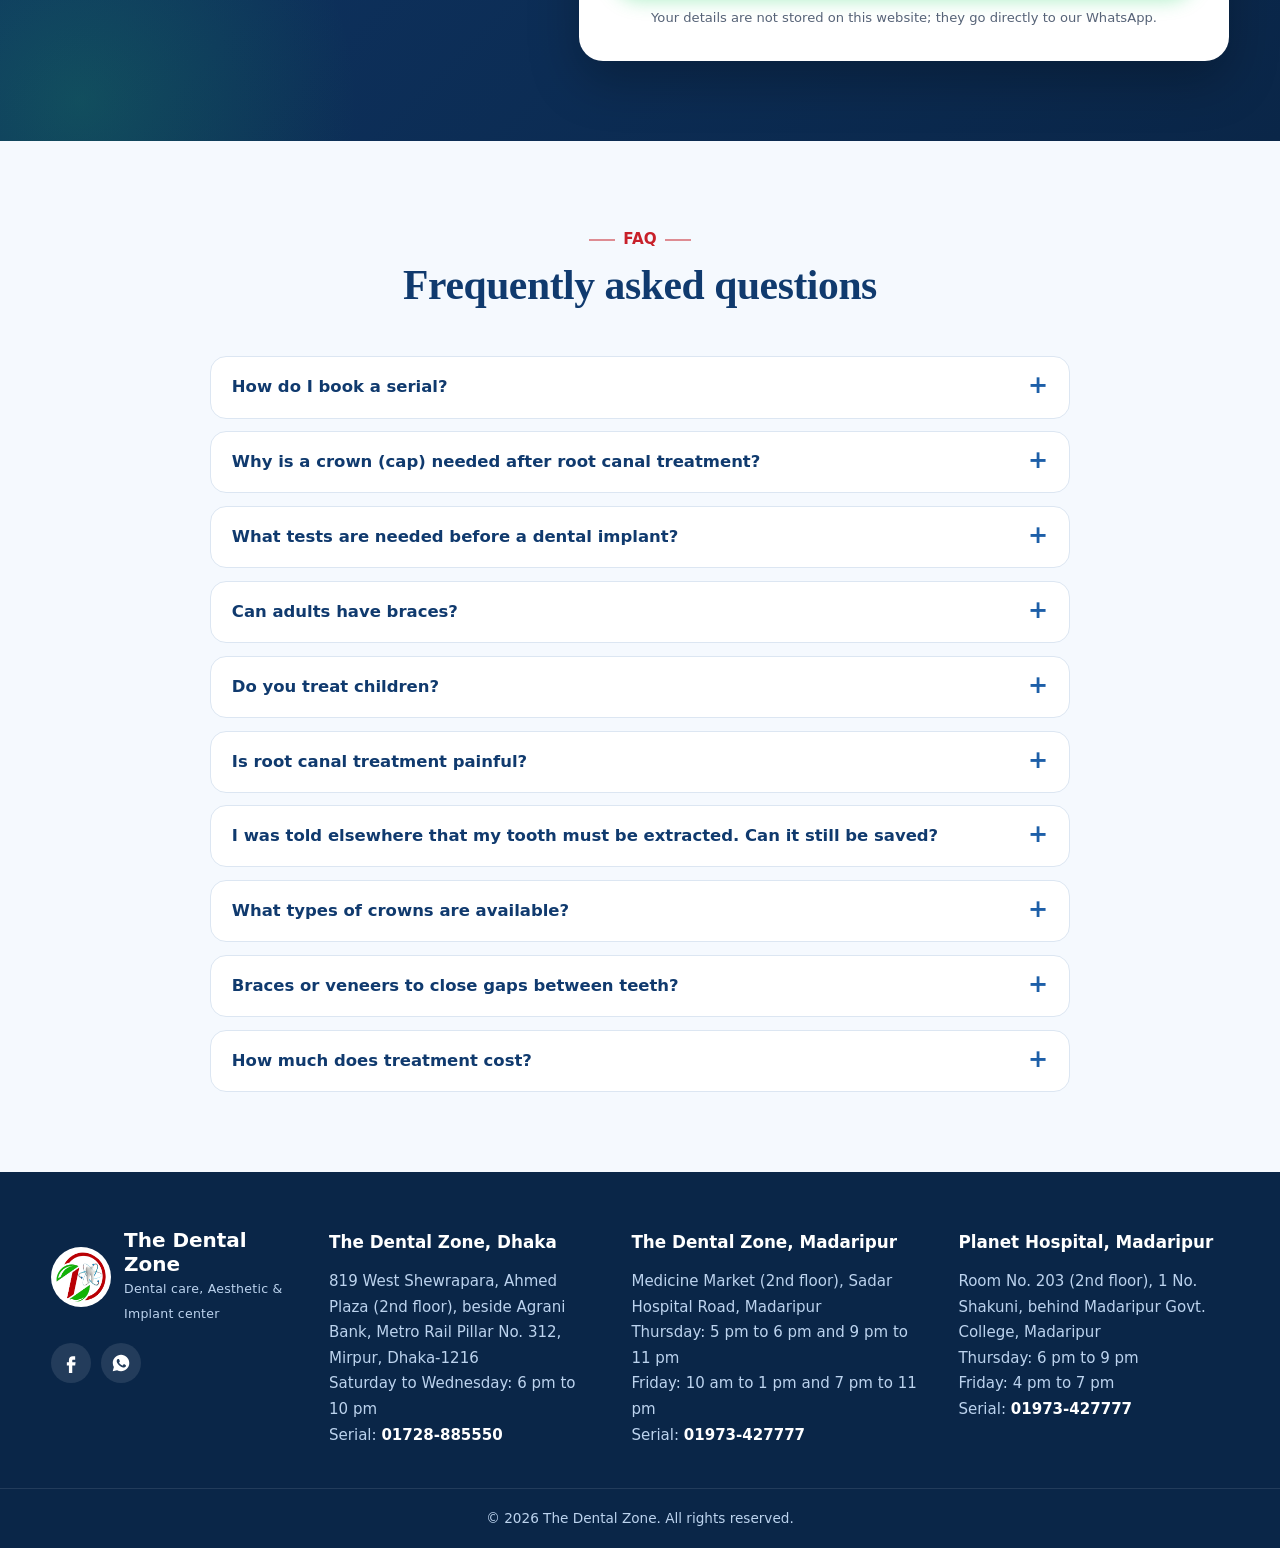
==== commit 477bff60: "Add private Google Analytics tag (Bangla and English pages) Co-Authored-By: Claude Opus 5.5 <noreply" ====
--- a/en/index.html
+++ b/en/index.html
@@ -1,6 +1,13 @@
 <!DOCTYPE html>
 <html lang="en">
 <head>
+<!-- Google tag (private visitor stats; numbers are visible only in the owner's Google Analytics) -->
+<script async src="https://www.googletagmanager.com/gtm.js?id=GTM-T7ZBZH5P"></script>
+<script>
+  window.dataLayer = window.dataLayer || [];
+  function gtag(){dataLayer.push(arguments);}
+  gtag('js', new Date());
+</script>
 <meta charset="utf-8">
 <meta name="viewport" content="width=device-width,initial-scale=1">
 <title>Dr. Jyotirmoy Das, Dentist in Dhaka and Madaripur</title>
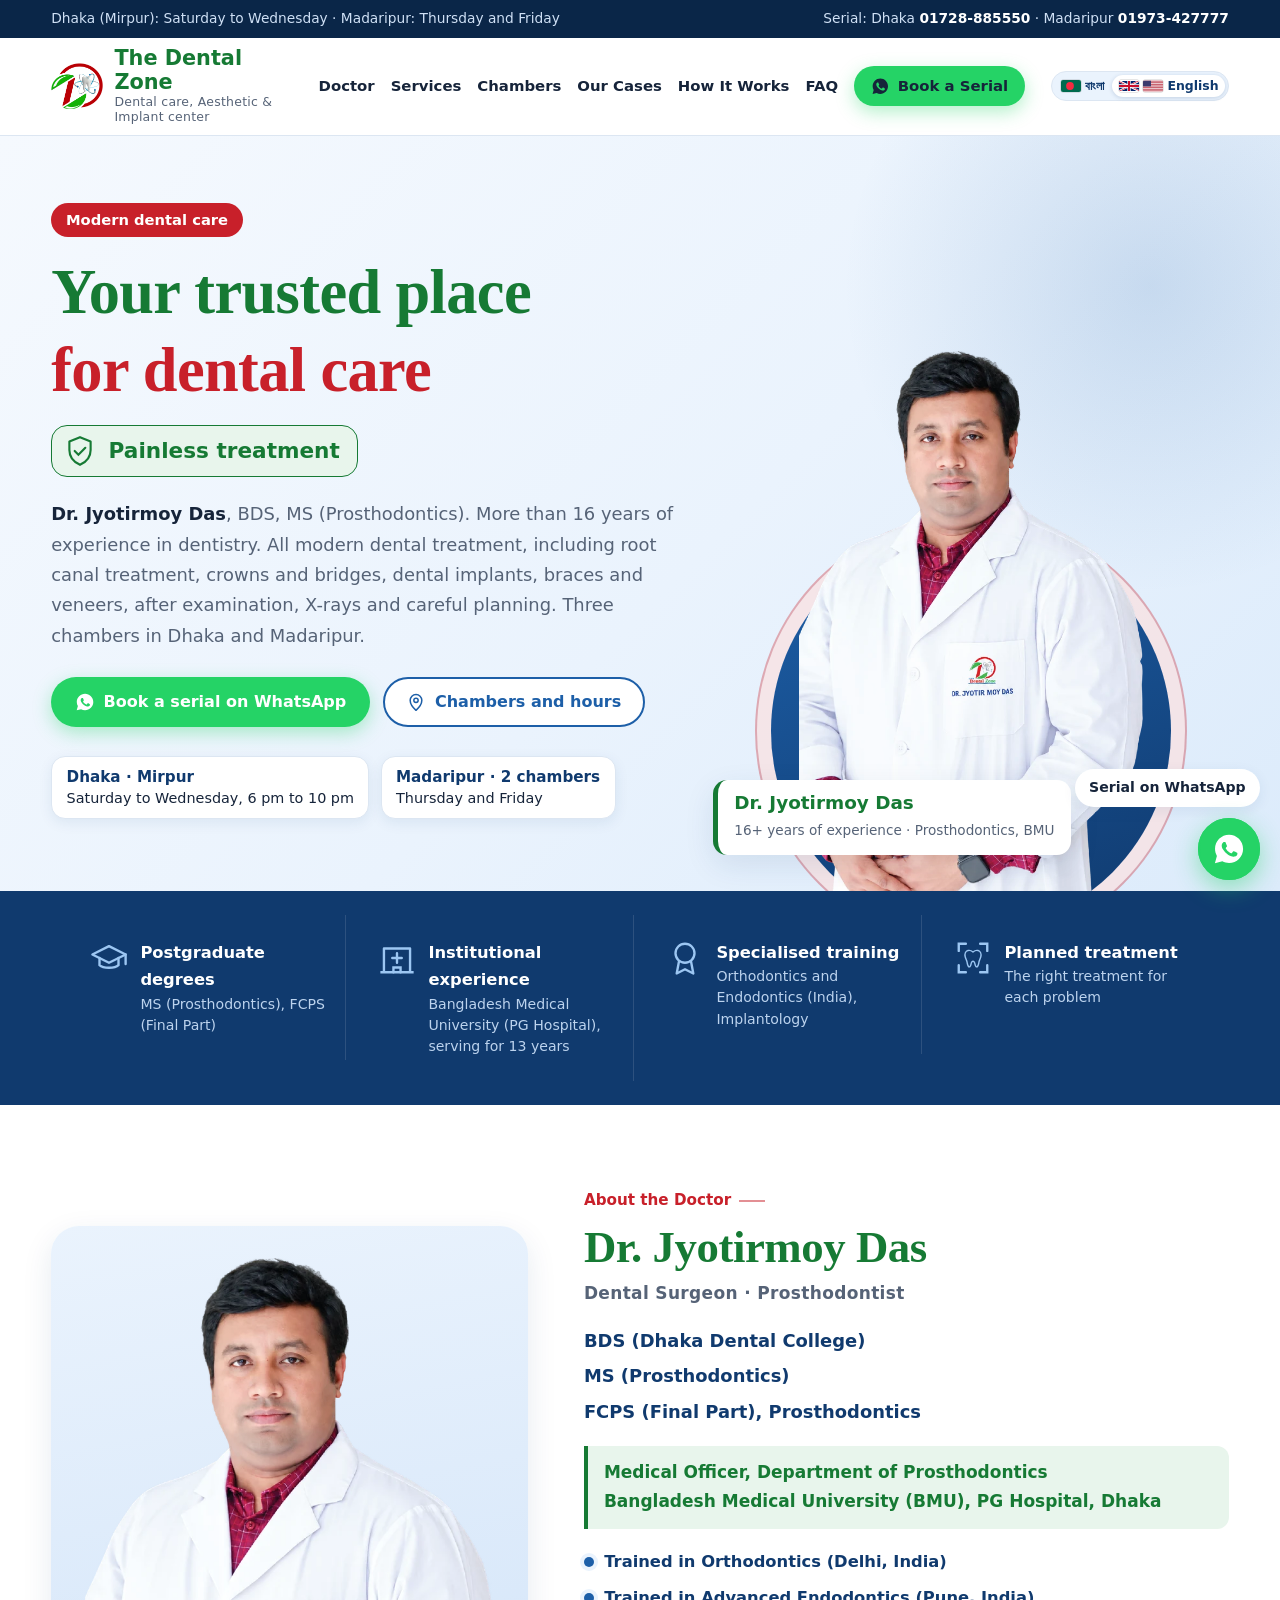
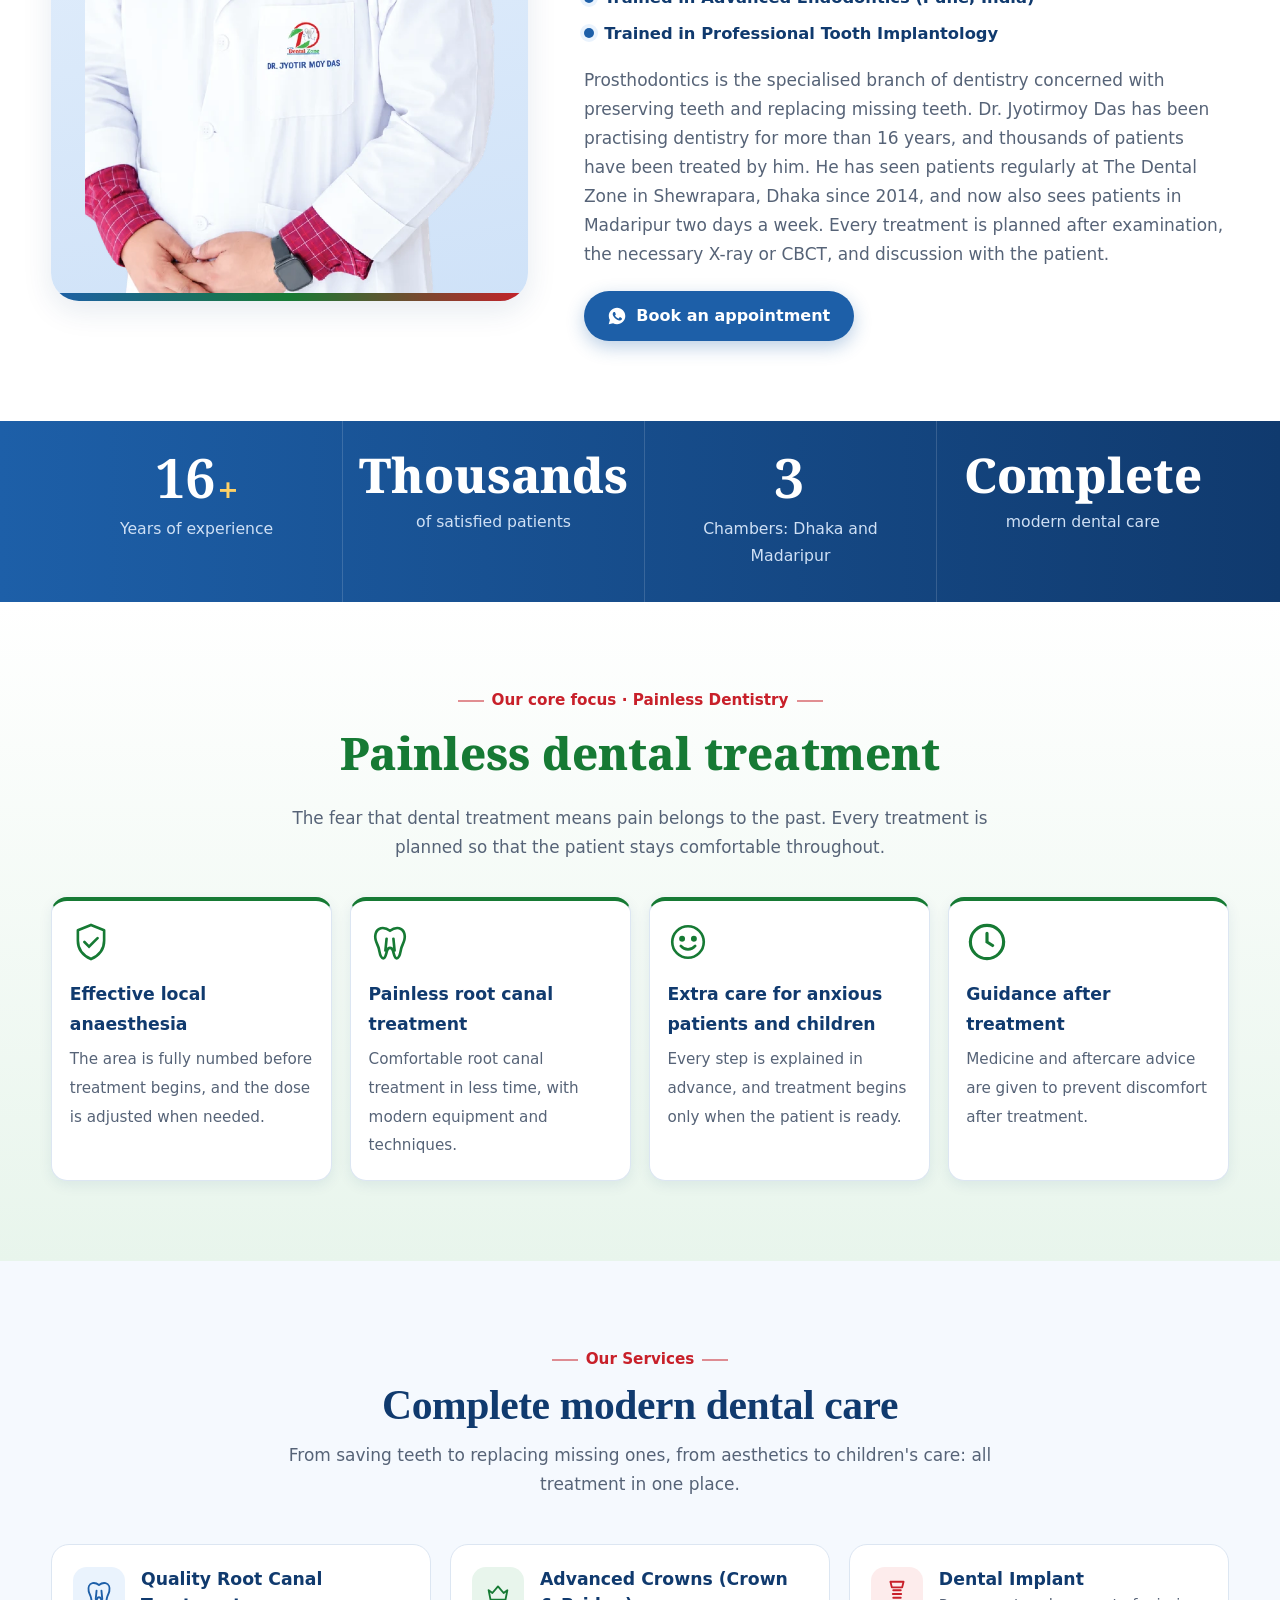
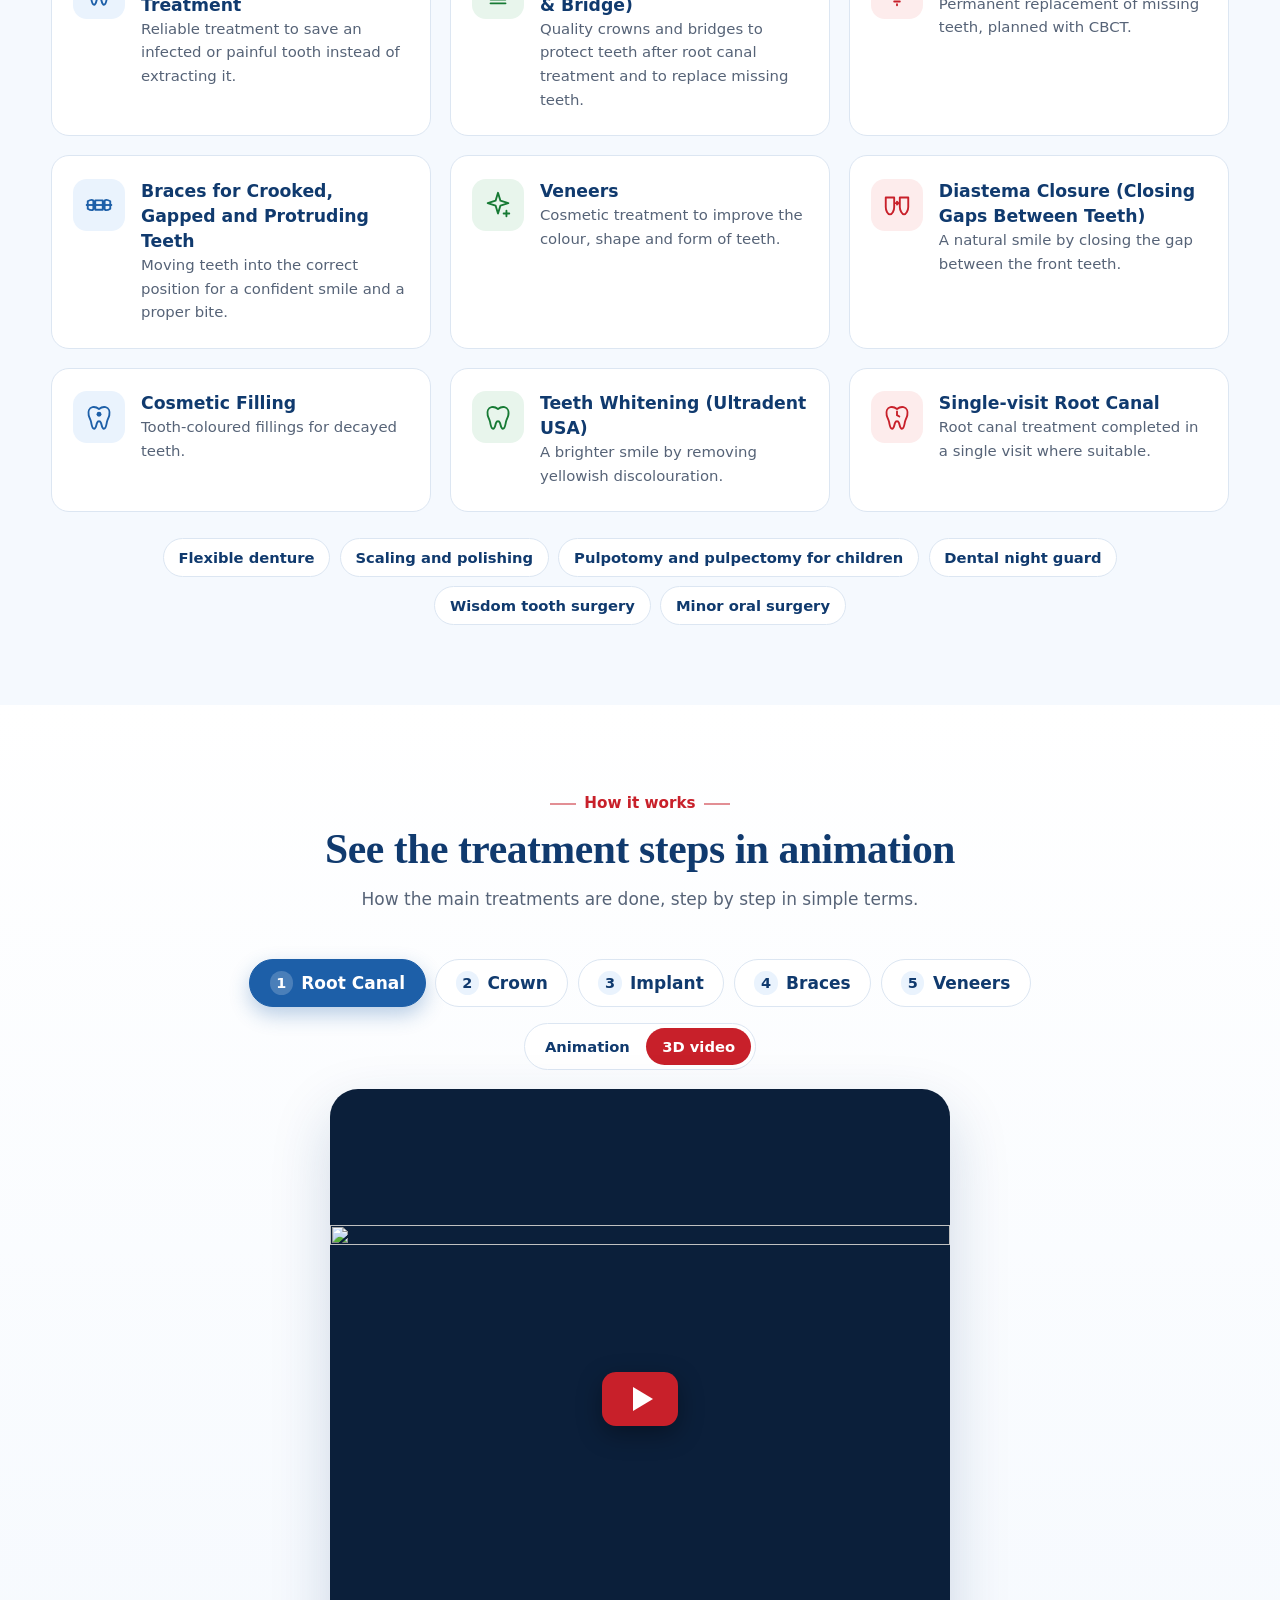
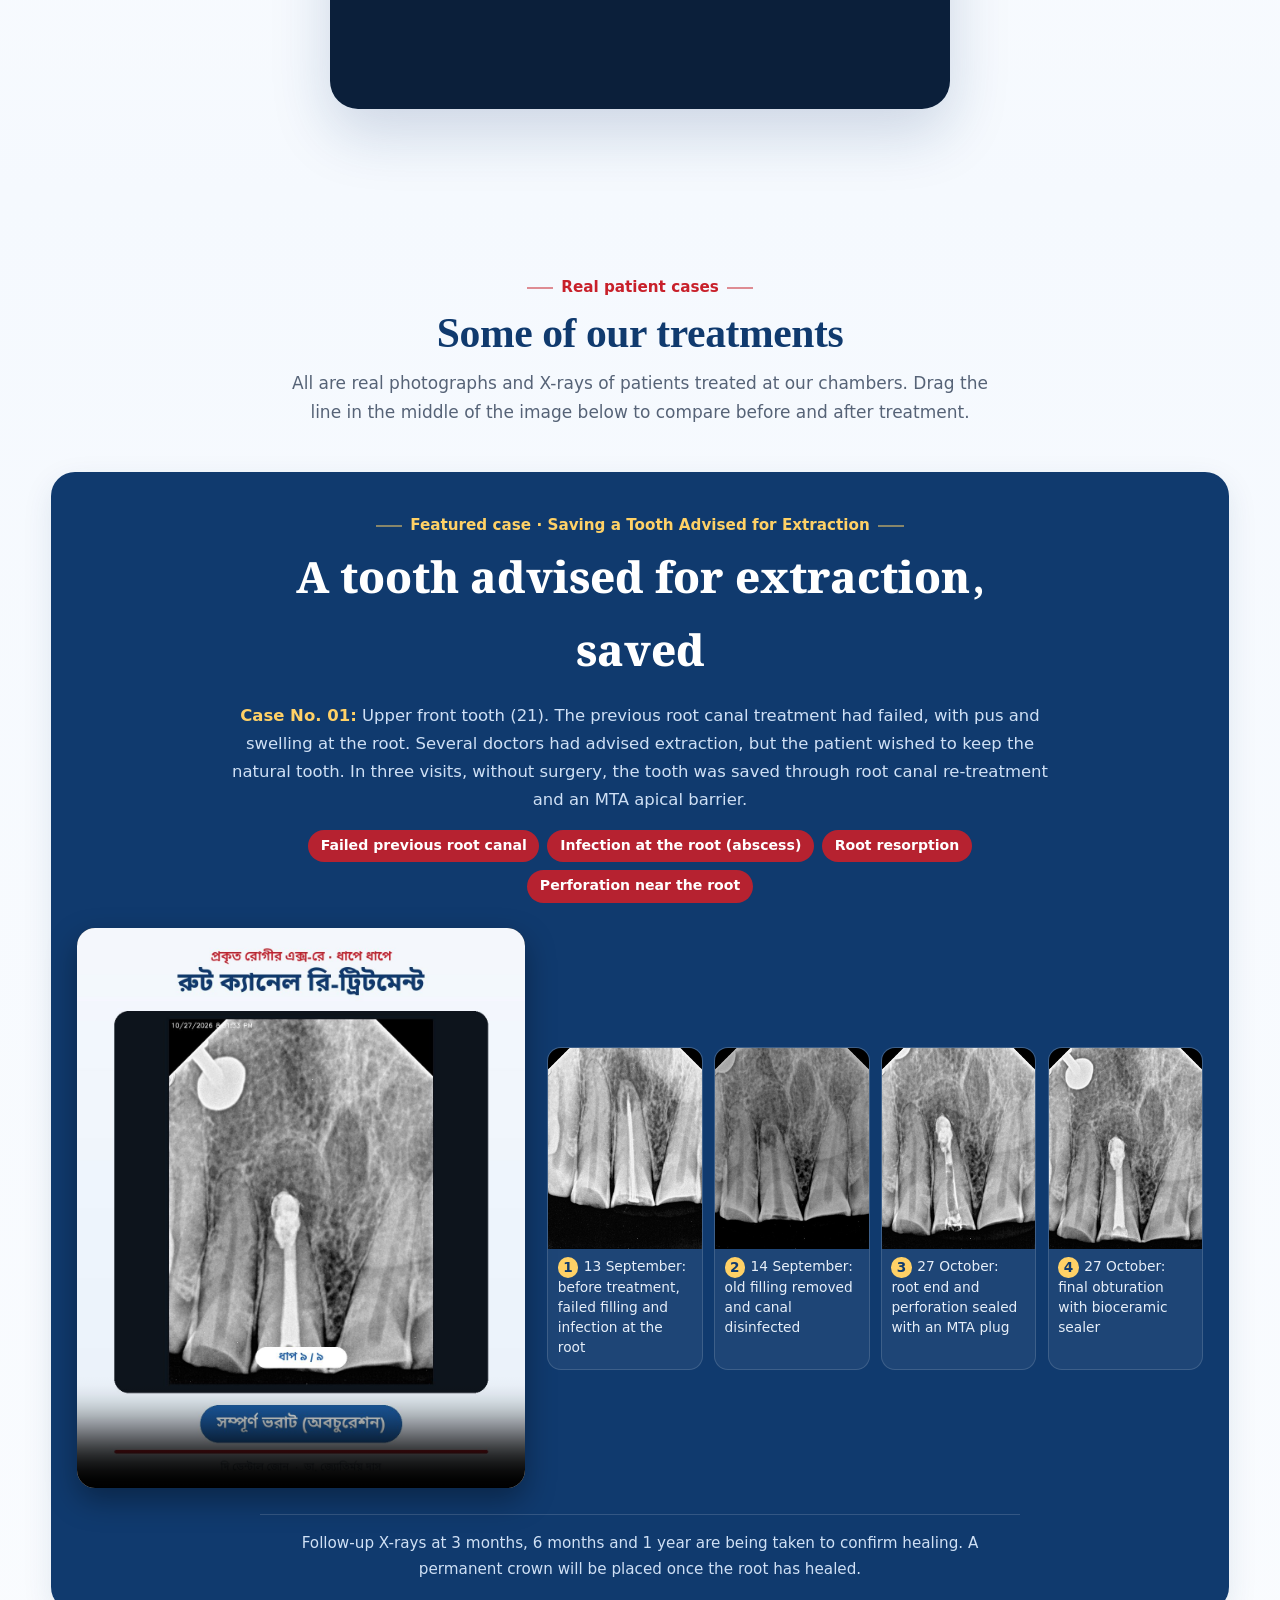
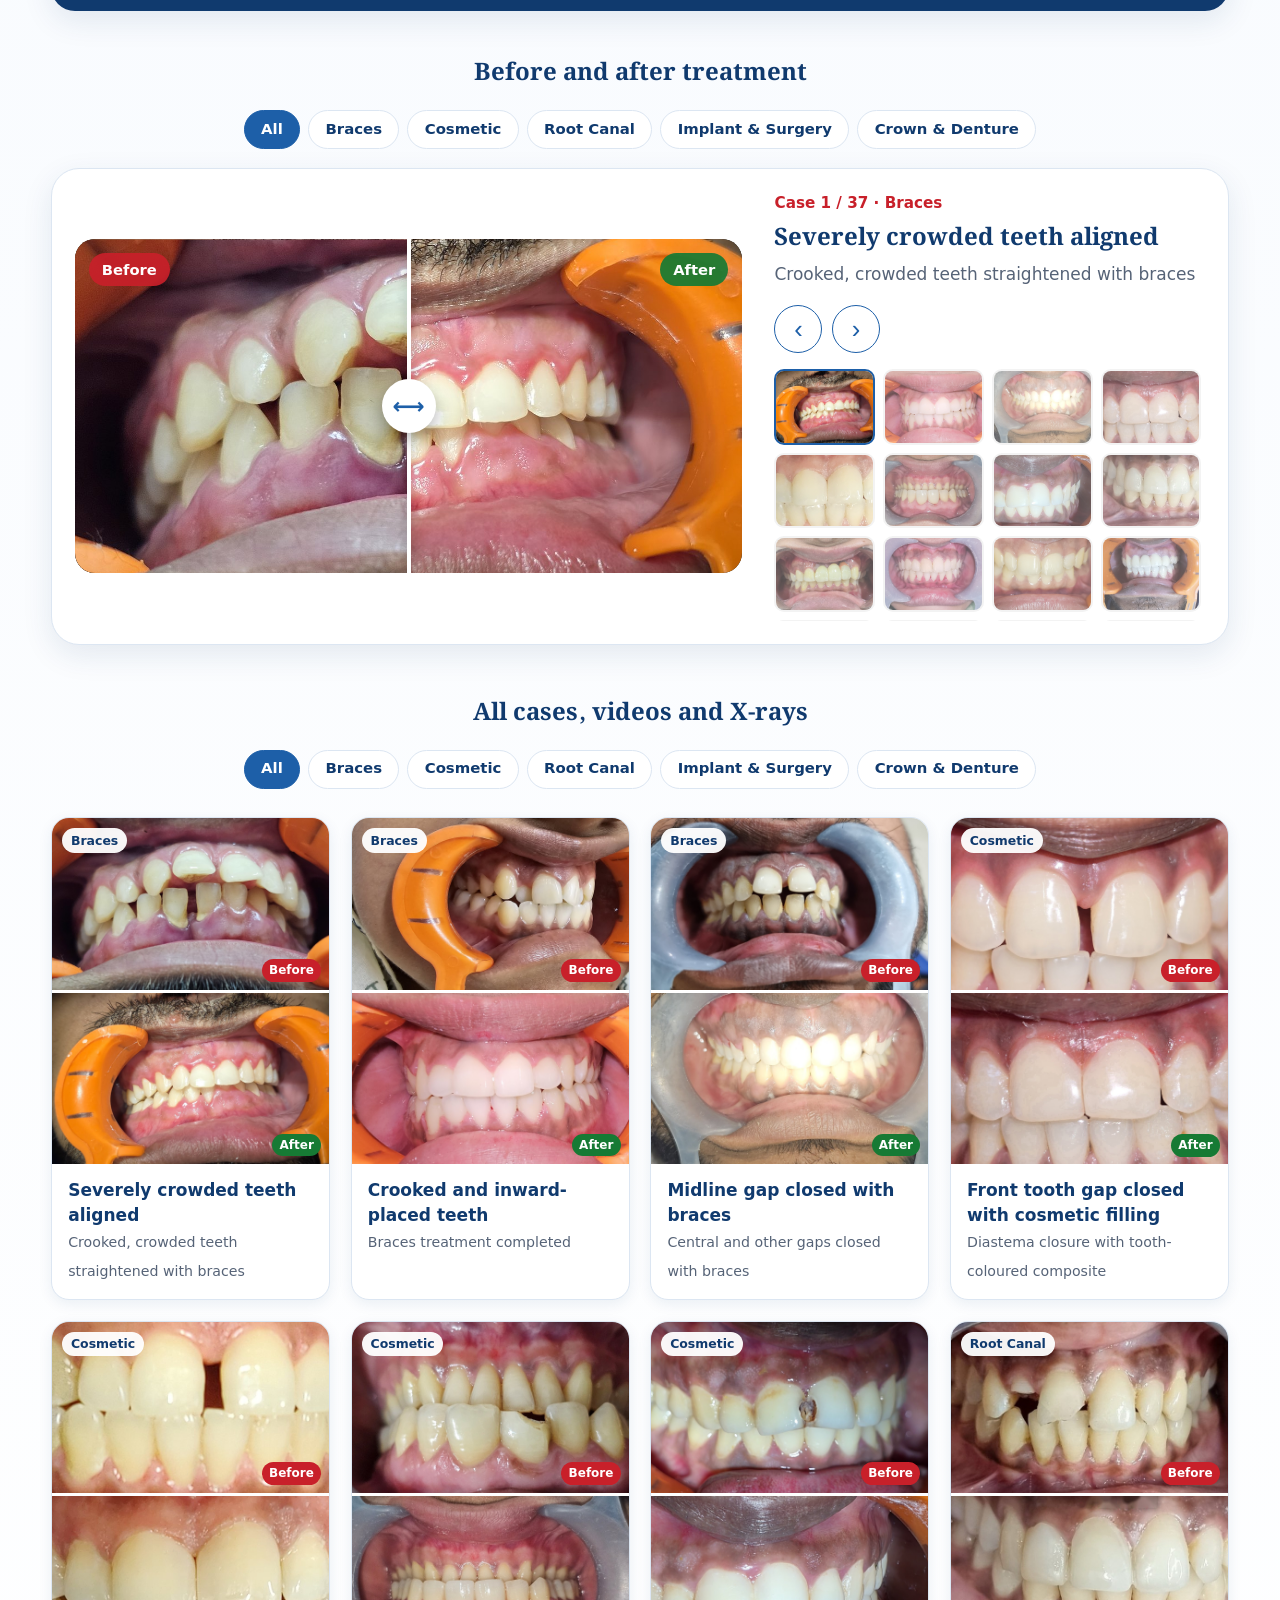
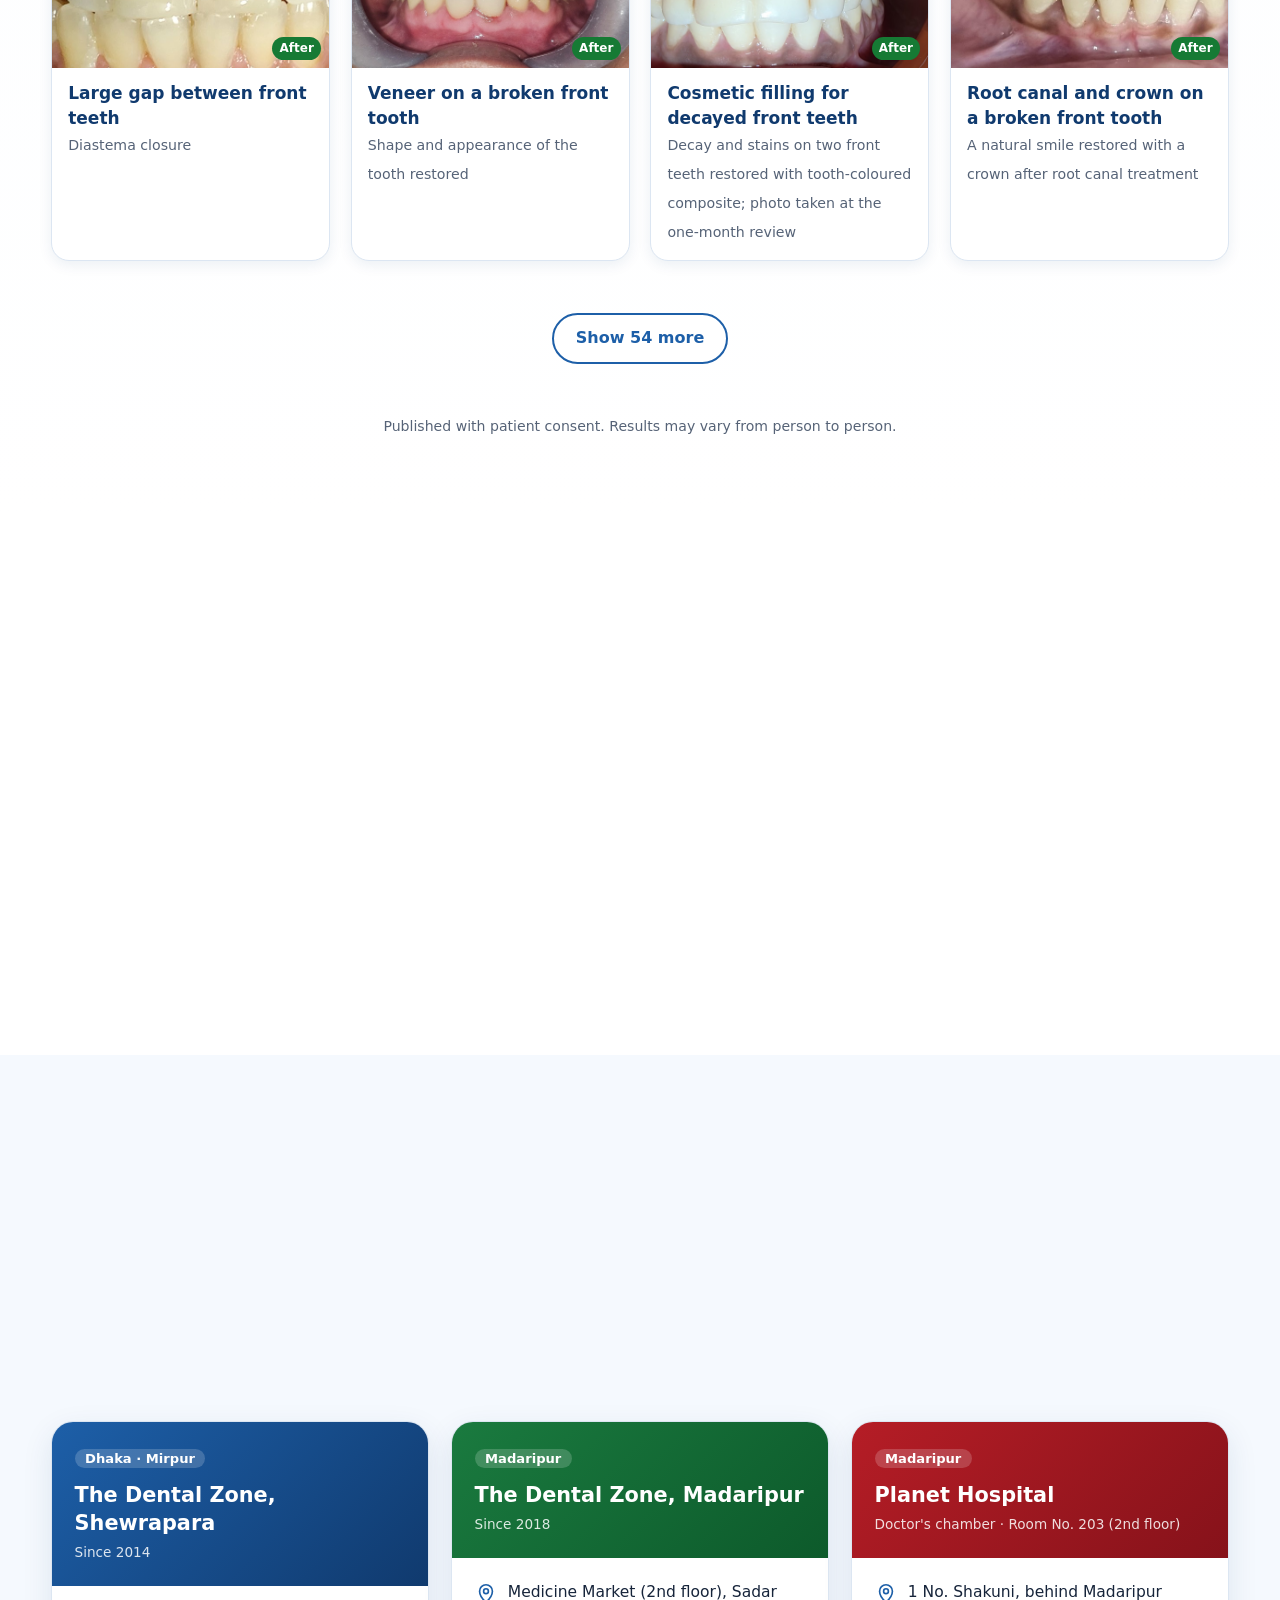
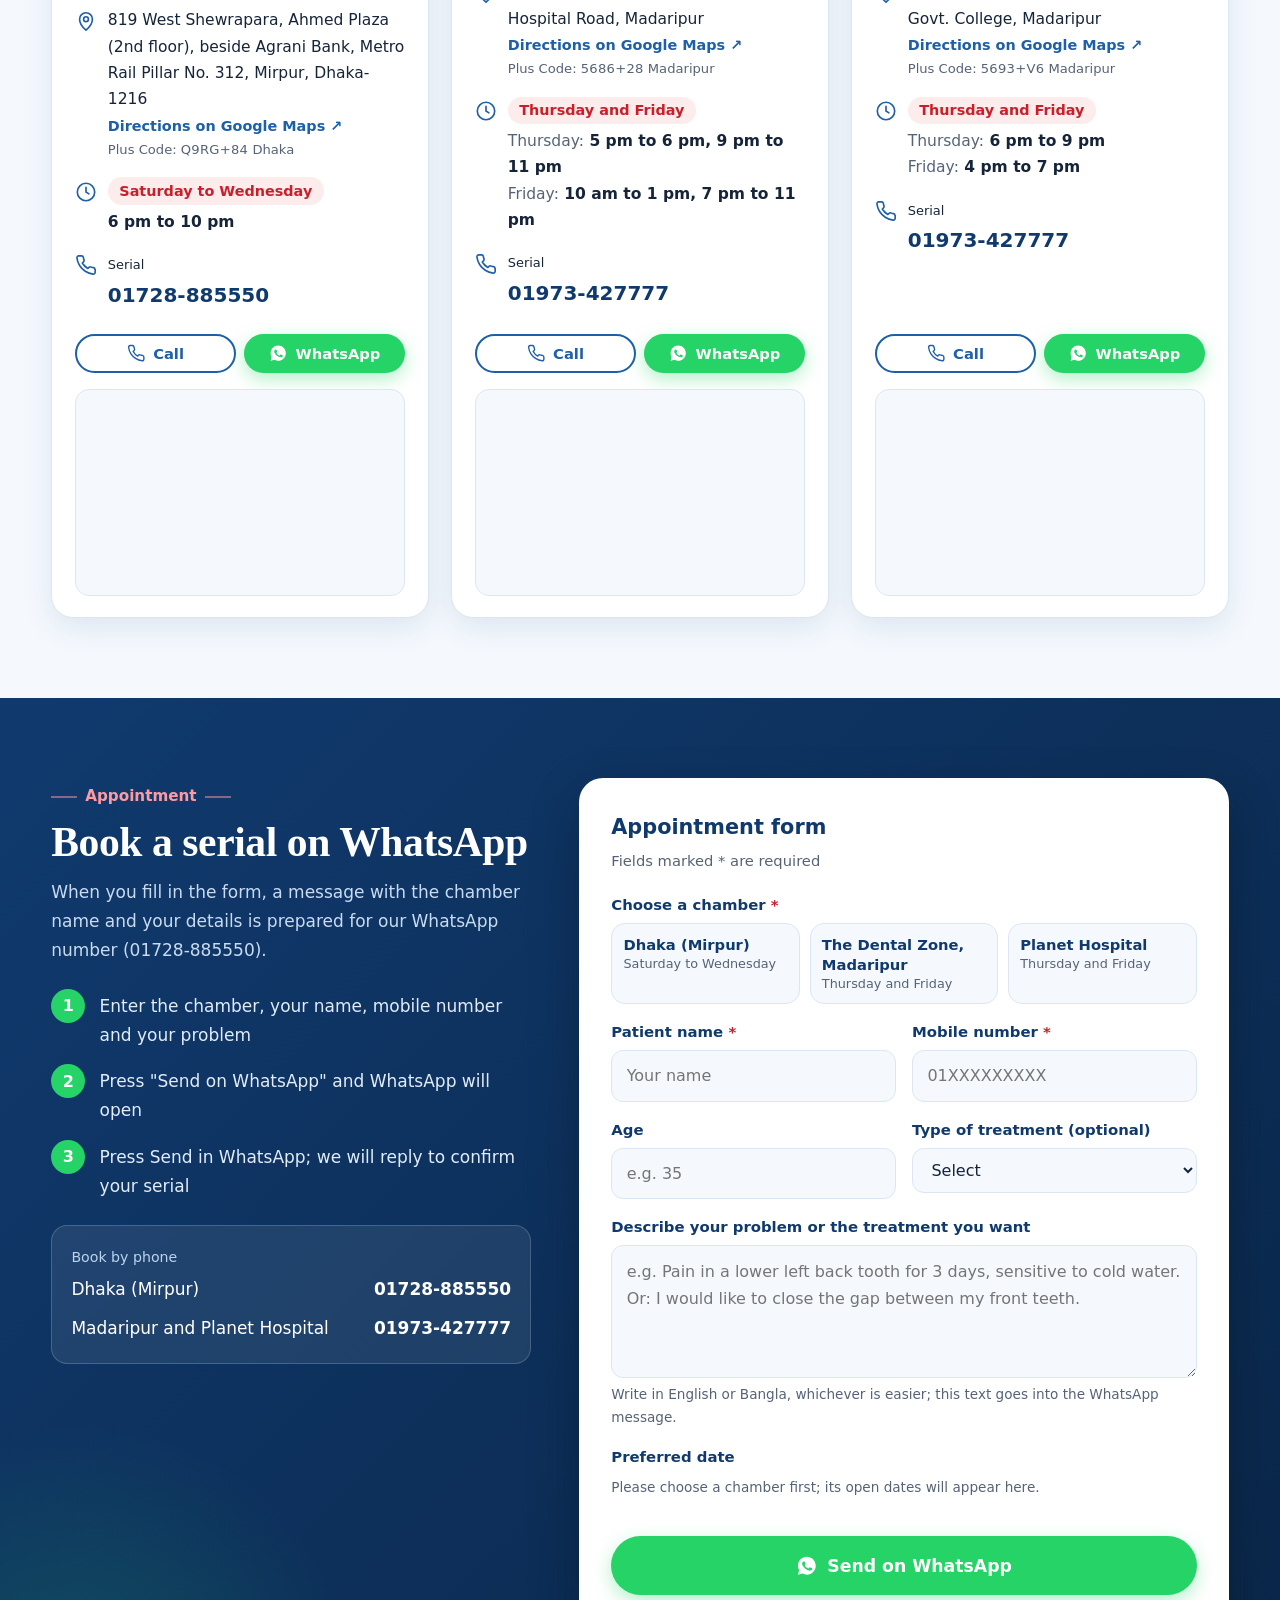
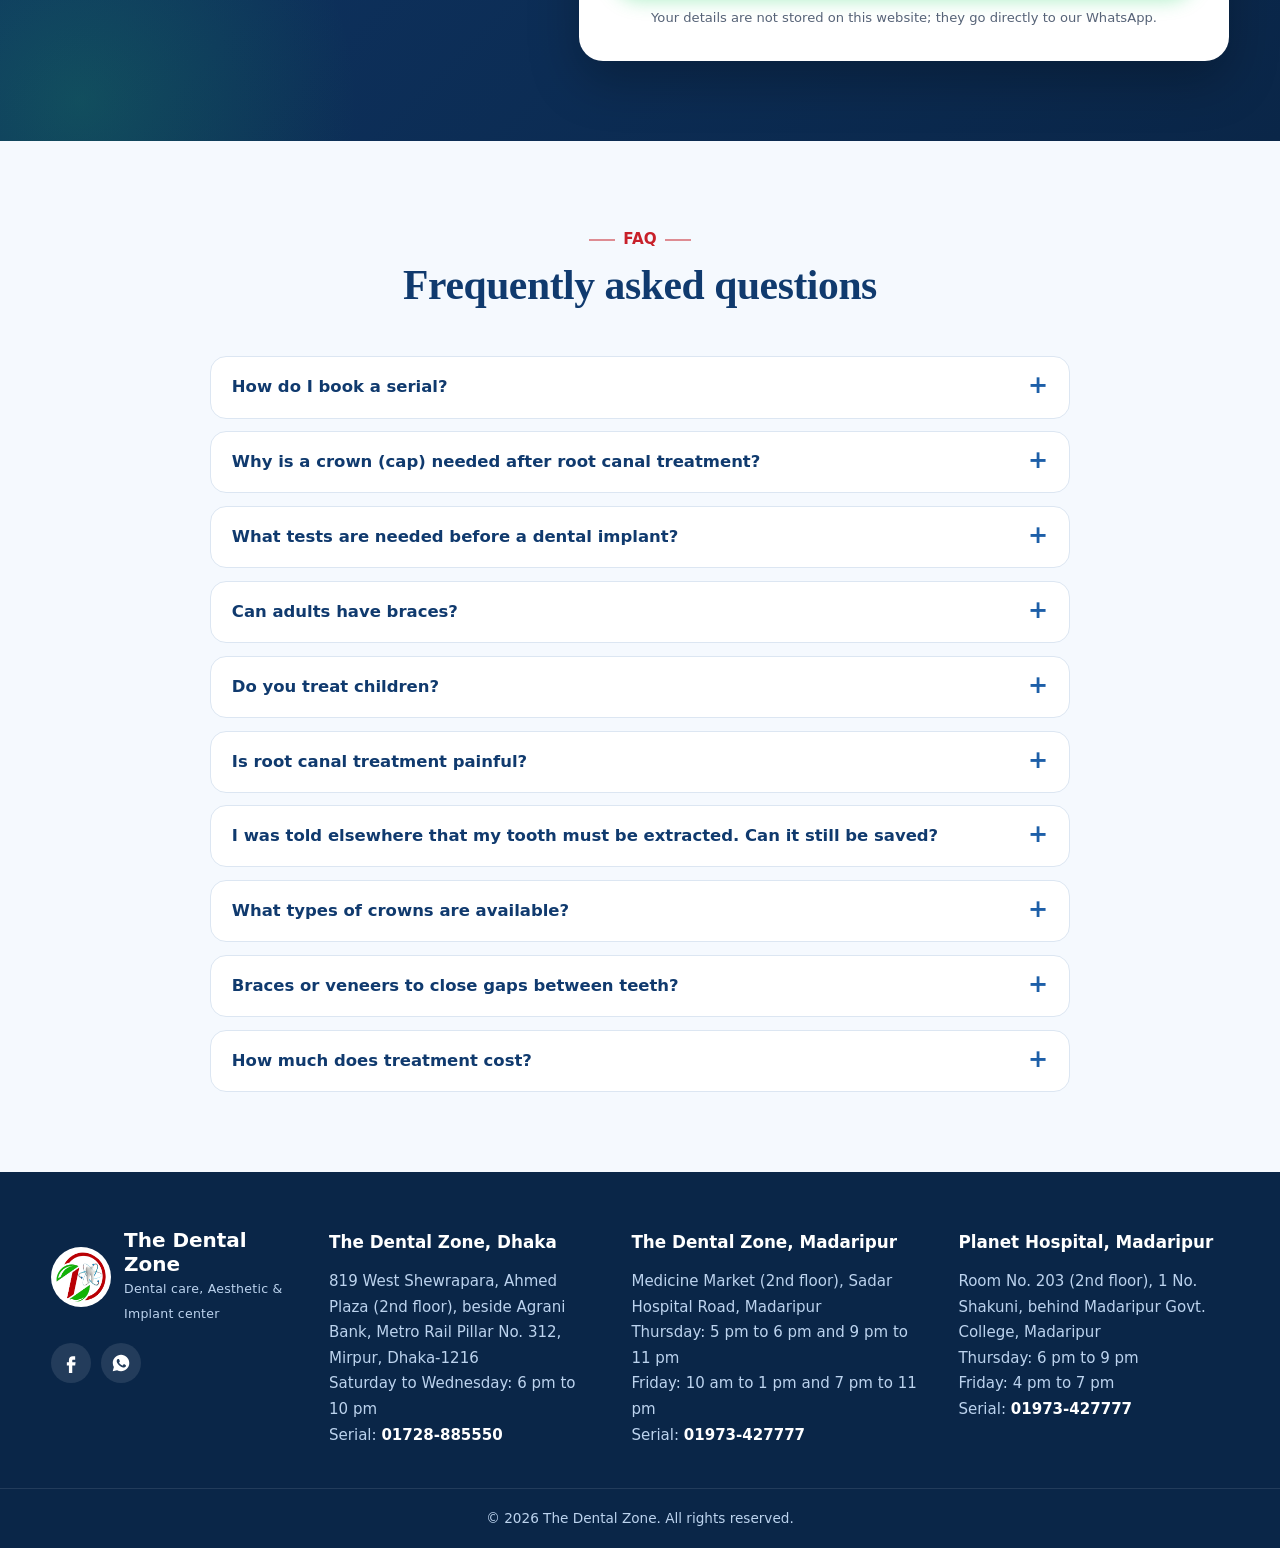
==== commit 496abacc: "Fix booking form on mobile: closed WhatsApp panel no longer blocks taps; stop horizontal overflow on" ====
--- a/en/index.html
+++ b/en/index.html
@@ -34,7 +34,7 @@
 <meta property="og:url" content="https://drjyotirmoy.com/en/">
 <meta name="twitter:card" content="summary_large_image">
 <meta name="twitter:image" content="https://drjyotirmoy.com/assets/img/og-cover-painless.jpg">
-<link rel="stylesheet" href="../styles.css?v=20261118a">
+<link rel="stylesheet" href="../styles.css?v=20261119a">
 <script type="application/ld+json">
 {"@context": "https://schema.org", "@graph": [{"@type": "WebSite", "@id": "https://drjyotirmoy.com/#website", "url": "https://drjyotirmoy.com/", "name": "দি ডেন্টাল জোন · Dr. Jyotirmoy Das", "inLanguage": ["bn-BD", "en"], "publisher": {"@id": "https://drjyotirmoy.com/#org"}}, {"@type": "WebPage", "@id": "https://drjyotirmoy.com/en/#webpage", "url": "https://drjyotirmoy.com/en/", "name": "Dr. Jyotirmoy Das, Dentist in Dhaka and Madaripur", "inLanguage": "en", "isPartOf": {"@id": "https://drjyotirmoy.com/#website"}, "about": {"@id": "https://drjyotirmoy.com/#doctor"}}, {"@type": "MedicalOrganization", "@id": "https://drjyotirmoy.com/#org", "name": "The Dental Zone", "alternateName": "দি ডেন্টাল জোন", "url": "https://drjyotirmoy.com/", "logo": "https://drjyotirmoy.com/assets/img/logo-full.jpg", "slogan": "Dental care, Aesthetic & Implant center", "foundingDate": "2014", "sameAs": ["https://www.facebook.com/dentalzone.bd"], "subOrganization": [{"@id": "https://drjyotirmoy.com/#dhaka"}, {"@id": "https://drjyotirmoy.com/#madaripur"}]}, {"@type": ["Physician", "Person"], "@id": "https://drjyotirmoy.com/#doctor", "name": "Dr. Jyotirmoy Das", "alternateName": "ডা. জ্যোতির্ময় দাস", "url": "https://drjyotirmoy.com/#doctor", "image": "https://drjyotirmoy.com/assets/img/dr-jyotirmoy-das.webp", "jobTitle": "Dental Surgeon (Prosthodontist)", "medicalSpecialty": "Dentistry", "description": "BDS (Dhaka Dental College); MS (Prosthodontics); FCPS Final Part (Prosthodontics); Medical Officer, Department of Prosthodontics, Bangladesh Medical University (PG Hospital), Dhaka. Trained in Orthodontics (Delhi), Advanced Endodontics (Pune) and Dental Implantology.", "alumniOf": {"@type": "CollegeOrUniversity", "name": "Dhaka Dental College"}, "worksFor": [{"@id": "https://drjyotirmoy.com/#dhaka"}, {"@id": "https://drjyotirmoy.com/#madaripur"}, {"@id": "https://drjyotirmoy.com/#planet"}], "knowsLanguage": ["bn", "en"]}, {"@type": "Dentist", "@id": "https://drjyotirmoy.com/#dhaka", "name": "The Dental Zone, Shewrapara, Mirpur, Dhaka", "alternateName": "দি ডেন্টাল জোন, শেওড়াপাড়া, মিরপুর, ঢাকা", "telephone": "+8801728885550", "foundingDate": "2014", "address": {"@type": "PostalAddress", "streetAddress": "819 West Shewrapara, Ahmed Plaza (2nd floor), beside Agrani Bank, Metro Rail Pillar 312", "addressLocality": "Mirpur, Dhaka", "addressRegion": "Dhaka", "postalCode": "1216", "addressCountry": "BD"}, "geo": {"@type": "GeoCoordinates", "latitude": 23.790812, "longitude": 90.375312}, "hasMap": "https://www.google.com/maps/search/?api=1&query=7MMGQ9RG%2B84", "areaServed": ["Mirpur", "Shewrapara", "Kazipara", "Taltola", "Agargaon", "Dhaka"], "openingHoursSpecification": [{"@type": "OpeningHoursSpecification", "dayOfWeek": ["Saturday", "Sunday", "Monday", "Tuesday", "Wednesday"], "opens": "18:00", "closes": "22:00"}], "medicalSpecialty": "Dentistry", "url": "https://drjyotirmoy.com/", "image": "https://drjyotirmoy.com/assets/img/og-cover-painless.jpg", "logo": "https://drjyotirmoy.com/assets/img/logo-full.jpg", "priceRange": "৳৳", "currenciesAccepted": "BDT", "employee": {"@id": "https://drjyotirmoy.com/#doctor"}, "parentOrganization": {"@id": "https://drjyotirmoy.com/#org"}, "sameAs": ["https://www.facebook.com/dentalzone.bd"], "hasOfferCatalog": {"@type": "OfferCatalog", "name": "Dental services", "itemListElement": [{"@type": "Offer", "itemOffered": {"@type": "MedicalProcedure", "name": "Root canal treatment (রুট ক্যানেল চিকিৎসা)"}}, {"@type": "Offer", "itemOffered": {"@type": "MedicalProcedure", "name": "Dental crown and bridge (ক্যাপ-ব্রিজ)"}}, {"@type": "Offer", "itemOffered": {"@type": "MedicalProcedure", "name": "Dental implant (ডেন্টাল ইমপ্ল্যান্ট)"}}, {"@type": "Offer", "itemOffered": {"@type": "MedicalProcedure", "name": "Orthodontic braces (ব্রেস)"}}, {"@type": "Offer", "itemOffered": {"@type": "MedicalProcedure", "name": "Dental veneers (ভিনিয়ার)"}}, {"@type": "Offer", "itemOffered": {"@type": "MedicalProcedure", "name": "Diastema closure (ডায়াস্টেমা ক্লোজার)"}}, {"@type": "Offer", "itemOffered": {"@type": "MedicalProcedure", "name": "Cosmetic filling"}}, {"@type": "Offer", "itemOffered": {"@type": "MedicalProcedure", "name": "Teeth whitening"}}, {"@type": "Offer", "itemOffered": {"@type": "MedicalProcedure", "name": "Single-visit root canal"}}, {"@type": "Offer", "itemOffered": {"@type": "MedicalProcedure", "name": "Flexible denture"}}, {"@type": "Offer", "itemOffered": {"@type": "MedicalProcedure", "name": "Scaling and polishing"}}, {"@type": "Offer", "itemOffered": {"@type": "MedicalProcedure", "name": "Pediatric dentistry"}}, {"@type": "Offer", "itemOffered": {"@type": "MedicalProcedure", "name": "Wisdom tooth surgery"}}, {"@type": "Offer", "itemOffered": {"@type": "MedicalProcedure", "name": "Minor oral surgery"}}, {"@type": "Offer", "itemOffered": {"@type": "MedicalProcedure", "name": "Night guard"}}]}, "availableLanguage": ["bn", "en"]}, {"@type": "Dentist", "@id": "https://drjyotirmoy.com/#madaripur", "name": "The Dental Zone, Madaripur", "alternateName": "দি ডেন্টাল জোন, মাদারীপুর", "telephone": "+8801973427777", "foundingDate": "2018", "address": {"@type": "PostalAddress", "streetAddress": "Medicine Market (2nd floor), Sadar Hospital Road", "addressLocality": "Madaripur", "addressRegion": "Dhaka Division", "addressCountry": "BD"}, "geo": {"@type": "GeoCoordinates", "latitude": 23.165062, "longitude": 90.210813}, "hasMap": "https://www.google.com/maps/search/?api=1&query=7MMG5686%2B28", "areaServed": ["Madaripur", "Madaripur Sadar", "Shibchar", "Kalkini", "Rajoir", "Dasar"], "openingHoursSpecification": [{"@type": "OpeningHoursSpecification", "dayOfWeek": "Thursday", "opens": "17:00", "closes": "18:00"}, {"@type": "OpeningHoursSpecification", "dayOfWeek": "Thursday", "opens": "21:00", "closes": "23:00"}, {"@type": "OpeningHoursSpecification", "dayOfWeek": "Friday", "opens": "10:00", "closes": "13:00"}, {"@type": "OpeningHoursSpecification", "dayOfWeek": "Friday", "opens": "19:00", "closes": "23:00"}], "medicalSpecialty": "Dentistry", "url": "https://drjyotirmoy.com/", "image": "https://drjyotirmoy.com/assets/img/og-cover-painless.jpg", "logo": "https://drjyotirmoy.com/assets/img/logo-full.jpg", "priceRange": "৳৳", "currenciesAccepted": "BDT", "employee": {"@id": "https://drjyotirmoy.com/#doctor"}, "parentOrganization": {"@id": "https://drjyotirmoy.com/#org"}, "sameAs": ["https://www.facebook.com/dentalzone.bd"], "hasOfferCatalog": {"@type": "OfferCatalog", "name": "Dental services", "itemListElement": [{"@type": "Offer", "itemOffered": {"@type": "MedicalProcedure", "name": "Root canal treatment (রুট ক্যানেল চিকিৎসা)"}}, {"@type": "Offer", "itemOffered": {"@type": "MedicalProcedure", "name": "Dental crown and bridge (ক্যাপ-ব্রিজ)"}}, {"@type": "Offer", "itemOffered": {"@type": "MedicalProcedure", "name": "Dental implant (ডেন্টাল ইমপ্ল্যান্ট)"}}, {"@type": "Offer", "itemOffered": {"@type": "MedicalProcedure", "name": "Orthodontic braces (ব্রেস)"}}, {"@type": "Offer", "itemOffered": {"@type": "MedicalProcedure", "name": "Dental veneers (ভিনিয়ার)"}}, {"@type": "Offer", "itemOffered": {"@type": "MedicalProcedure", "name": "Diastema closure (ডায়াস্টেমা ক্লোজার)"}}, {"@type": "Offer", "itemOffered": {"@type": "MedicalProcedure", "name": "Cosmetic filling"}}, {"@type": "Offer", "itemOffered": {"@type": "MedicalProcedure", "name": "Teeth whitening"}}, {"@type": "Offer", "itemOffered": {"@type": "MedicalProcedure", "name": "Single-visit root canal"}}, {"@type": "Offer", "itemOffered": {"@type": "MedicalProcedure", "name": "Flexible denture"}}, {"@type": "Offer", "itemOffered": {"@type": "MedicalProcedure", "name": "Scaling and polishing"}}, {"@type": "Offer", "itemOffered": {"@type": "MedicalProcedure", "name": "Pediatric dentistry"}}, {"@type": "Offer", "itemOffered": {"@type": "MedicalProcedure", "name": "Wisdom tooth surgery"}}, {"@type": "Offer", "itemOffered": {"@type": "MedicalProcedure", "name": "Minor oral surgery"}}, {"@type": "Offer", "itemOffered": {"@type": "MedicalProcedure", "name": "Night guard"}}]}, "availableLanguage": ["bn", "en"]}, {"@type": "Dentist", "@id": "https://drjyotirmoy.com/#planet", "name": "Dr. Jyotirmoy Das, Dental Chamber, Planet Hospital, Madaripur", "alternateName": "ডা. জ্যোতির্ময় দাস, প্ল্যানেট হাসপাতাল, মাদারীপুর", "telephone": "+8801973427777", "address": {"@type": "PostalAddress", "streetAddress": "Room 203 (2nd floor), Planet Hospital, 1 No. Shakuni, behind Madaripur Govt. College", "addressLocality": "Madaripur", "addressRegion": "Dhaka Division", "addressCountry": "BD"}, "geo": {"@type": "GeoCoordinates", "latitude": 23.169687, "longitude": 90.203063}, "hasMap": "https://www.google.com/maps/search/?api=1&query=7MMG5693%2BV6", "areaServed": ["Madaripur", "Madaripur Sadar"], "openingHoursSpecification": [{"@type": "OpeningHoursSpecification", "dayOfWeek": "Thursday", "opens": "18:00", "closes": "21:00"}, {"@type": "OpeningHoursSpecification", "dayOfWeek": "Friday", "opens": "16:00", "closes": "19:00"}], "medicalSpecialty": "Dentistry", "url": "https://drjyotirmoy.com/", "image": "https://drjyotirmoy.com/assets/img/og-cover-painless.jpg", "logo": "https://drjyotirmoy.com/assets/img/logo-full.jpg", "priceRange": "৳৳", "currenciesAccepted": "BDT", "employee": {"@id": "https://drjyotirmoy.com/#doctor"}, "sameAs": ["https://www.facebook.com/dentalzone.bd"], "hasOfferCatalog": {"@type": "OfferCatalog", "name": "Dental services", "itemListElement": [{"@type": "Offer", "itemOffered": {"@type": "MedicalProcedure", "name": "Root canal treatment (রুট ক্যানেল চিকিৎসা)"}}, {"@type": "Offer", "itemOffered": {"@type": "MedicalProcedure", "name": "Dental crown and bridge (ক্যাপ-ব্রিজ)"}}, {"@type": "Offer", "itemOffered": {"@type": "MedicalProcedure", "name": "Dental implant (ডেন্টাল ইমপ্ল্যান্ট)"}}, {"@type": "Offer", "itemOffered": {"@type": "MedicalProcedure", "name": "Orthodontic braces (ব্রেস)"}}, {"@type": "Offer", "itemOffered": {"@type": "MedicalProcedure", "name": "Dental veneers (ভিনিয়ার)"}}, {"@type": "Offer", "itemOffered": {"@type": "MedicalProcedure", "name": "Diastema closure (ডায়াস্টেমা ক্লোজার)"}}, {"@type": "Offer", "itemOffered": {"@type": "MedicalProcedure", "name": "Cosmetic filling"}}, {"@type": "Offer", "itemOffered": {"@type": "MedicalProcedure", "name": "Teeth whitening"}}, {"@type": "Offer", "itemOffered": {"@type": "MedicalProcedure", "name": "Single-visit root canal"}}, {"@type": "Offer", "itemOffered": {"@type": "MedicalProcedure", "name": "Flexible denture"}}, {"@type": "Offer", "itemOffered": {"@type": "MedicalProcedure", "name": "Scaling and polishing"}}, {"@type": "Offer", "itemOffered": {"@type": "MedicalProcedure", "name": "Pediatric dentistry"}}, {"@type": "Offer", "itemOffered": {"@type": "MedicalProcedure", "name": "Wisdom tooth surgery"}}, {"@type": "Offer", "itemOffered": {"@type": "MedicalProcedure", "name": "Minor oral surgery"}}, {"@type": "Offer", "itemOffered": {"@type": "MedicalProcedure", "name": "Night guard"}}]}, "availableLanguage": ["bn", "en"]}, {"@type": "FAQPage", "@id": "https://drjyotirmoy.com/en/#faq", "mainEntity": [{"@type": "Question", "name": "How do I book a serial?", "acceptedAnswer": {"@type": "Answer", "text": "Fill in the form above and send it on WhatsApp, or call directly. Dhaka chamber: 01728-885550; Madaripur and Planet Hospital: 01973-427777."}}, {"@type": "Question", "name": "Why is a crown (cap) needed after root canal treatment?", "acceptedAnswer": {"@type": "Answer", "text": "After root canal treatment a tooth becomes relatively brittle, especially a back tooth. A crown protects it from fracture and restores chewing function."}}, {"@type": "Question", "name": "What tests are needed before a dental implant?", "acceptedAnswer": {"@type": "Answer", "text": "Usually a CBCT (3D X-ray) is taken to assess the quantity and quality of the bone. The implant size and position are planned from it. General health, such as whether diabetes is controlled, is also considered."}}, {"@type": "Question", "name": "Can adults have braces?", "acceptedAnswer": {"@type": "Answer", "text": "Yes. Adults with healthy teeth and gums can have braces. The length of treatment depends on the condition of the teeth."}}, {"@type": "Question", "name": "Do you treat children?", "acceptedAnswer": {"@type": "Answer", "text": "Yes. Pulpotomy, pulpectomy, fillings and other necessary treatment of milk teeth are provided for children."}}, {"@type": "Question", "name": "Is root canal treatment painful?", "acceptedAnswer": {"@type": "Answer", "text": "No. The area is fully numbed with local anaesthesia before treatment, so pain is usually not felt during the procedure. Mild discomfort may last a few days afterwards and settles with the prescribed medicine."}}, {"@type": "Question", "name": "I was told elsewhere that my tooth must be extracted. Can it still be saved?", "acceptedAnswer": {"@type": "Answer", "text": "In many cases, yes. If a previous root canal has failed, re-treatment, removal of a broken file or sealing the root end with MTA can save the tooth. The doctor will advise after reviewing the X-ray."}}, {"@type": "Question", "name": "What types of crowns are available?", "acceptedAnswer": {"@type": "Answer", "text": "Metal, metal-ceramic and metal-free (such as zirconia) crowns are offered according to need and budget. For front teeth, natural-looking metal-free crowns usually give the best result."}}, {"@type": "Question", "name": "Braces or veneers to close gaps between teeth?", "acceptedAnswer": {"@type": "Answer", "text": "It depends on the size of the gap and the position of the teeth. Braces are suitable when teeth are protruding or crooked; for small gaps, composite or veneers are a quick alternative. The right method is advised after examination."}}, {"@type": "Question", "name": "How much does treatment cost?", "acceptedAnswer": {"@type": "Answer", "text": "Cost depends on the type of treatment, the number of teeth and the materials used. An estimate is given in advance with the treatment plan after examination."}}]}]}
 </script>
@@ -456,8 +456,8 @@
 
 <div class="lb" id="lb"><button class="lb-x" aria-label="Close">×</button><div class="lb-in"></div></div>
 
-<script src="../data/gallery-fallback.js?v=20261118a"></script>
-<script src="../explainer.js?v=20261118a"></script>
-<script src="../script.js?v=20261118a"></script>
+<script src="../data/gallery-fallback.js?v=20261119a"></script>
+<script src="../explainer.js?v=20261119a"></script>
+<script src="../script.js?v=20261119a"></script>
 </body>
 </html>
--- a/styles.css
+++ b/styles.css
@@ -465,3 +465,13 @@
 .nav a{white-space:nowrap}
 .nav .btn{white-space:nowrap}
 @media (min-width:861px) and (max-width:1380px){.lang a{padding:.3em .5em;font-size:.78rem}.header .lang{margin-left:.6rem}.nav{gap:1rem}.nav a{font-size:.93rem}}
+/* floating WhatsApp: the closed panel must never block taps on the page (mobile booking form fix) */
+.fab{pointer-events:none}
+.fab-btn,.fab-tip{pointer-events:auto}
+.fab-panel{visibility:hidden}
+.fab.open .fab-panel{visibility:visible;pointer-events:auto}
+.ch-pick{position:relative}
+.ch-pick input{left:0;top:0;width:1px;height:1px;margin:0}
+@media (max-width:640px){.topbar span{white-space:normal}.topbar .container{justify-content:center;text-align:center}}
+html[lang=en] .stats b.txt{font-size:clamp(1.5rem,6vw,3rem)}
+body{overflow-x:hidden}
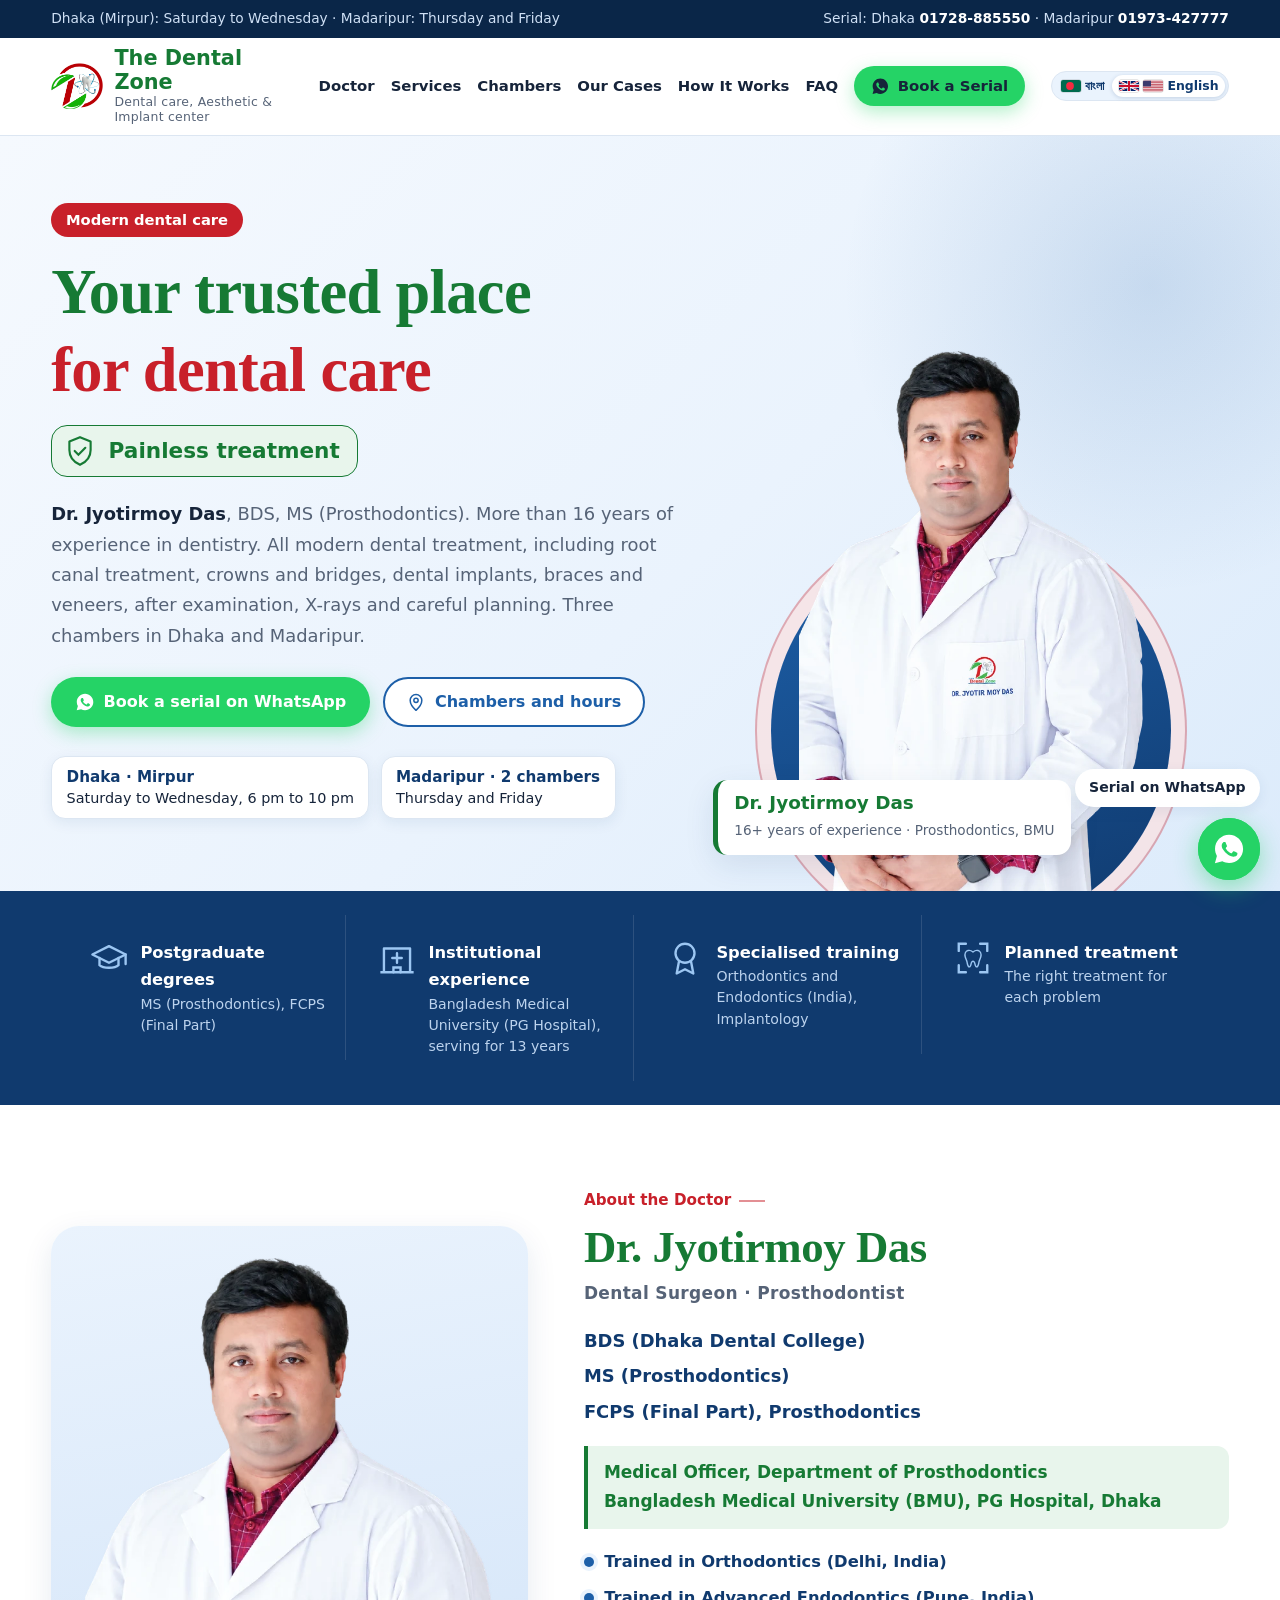
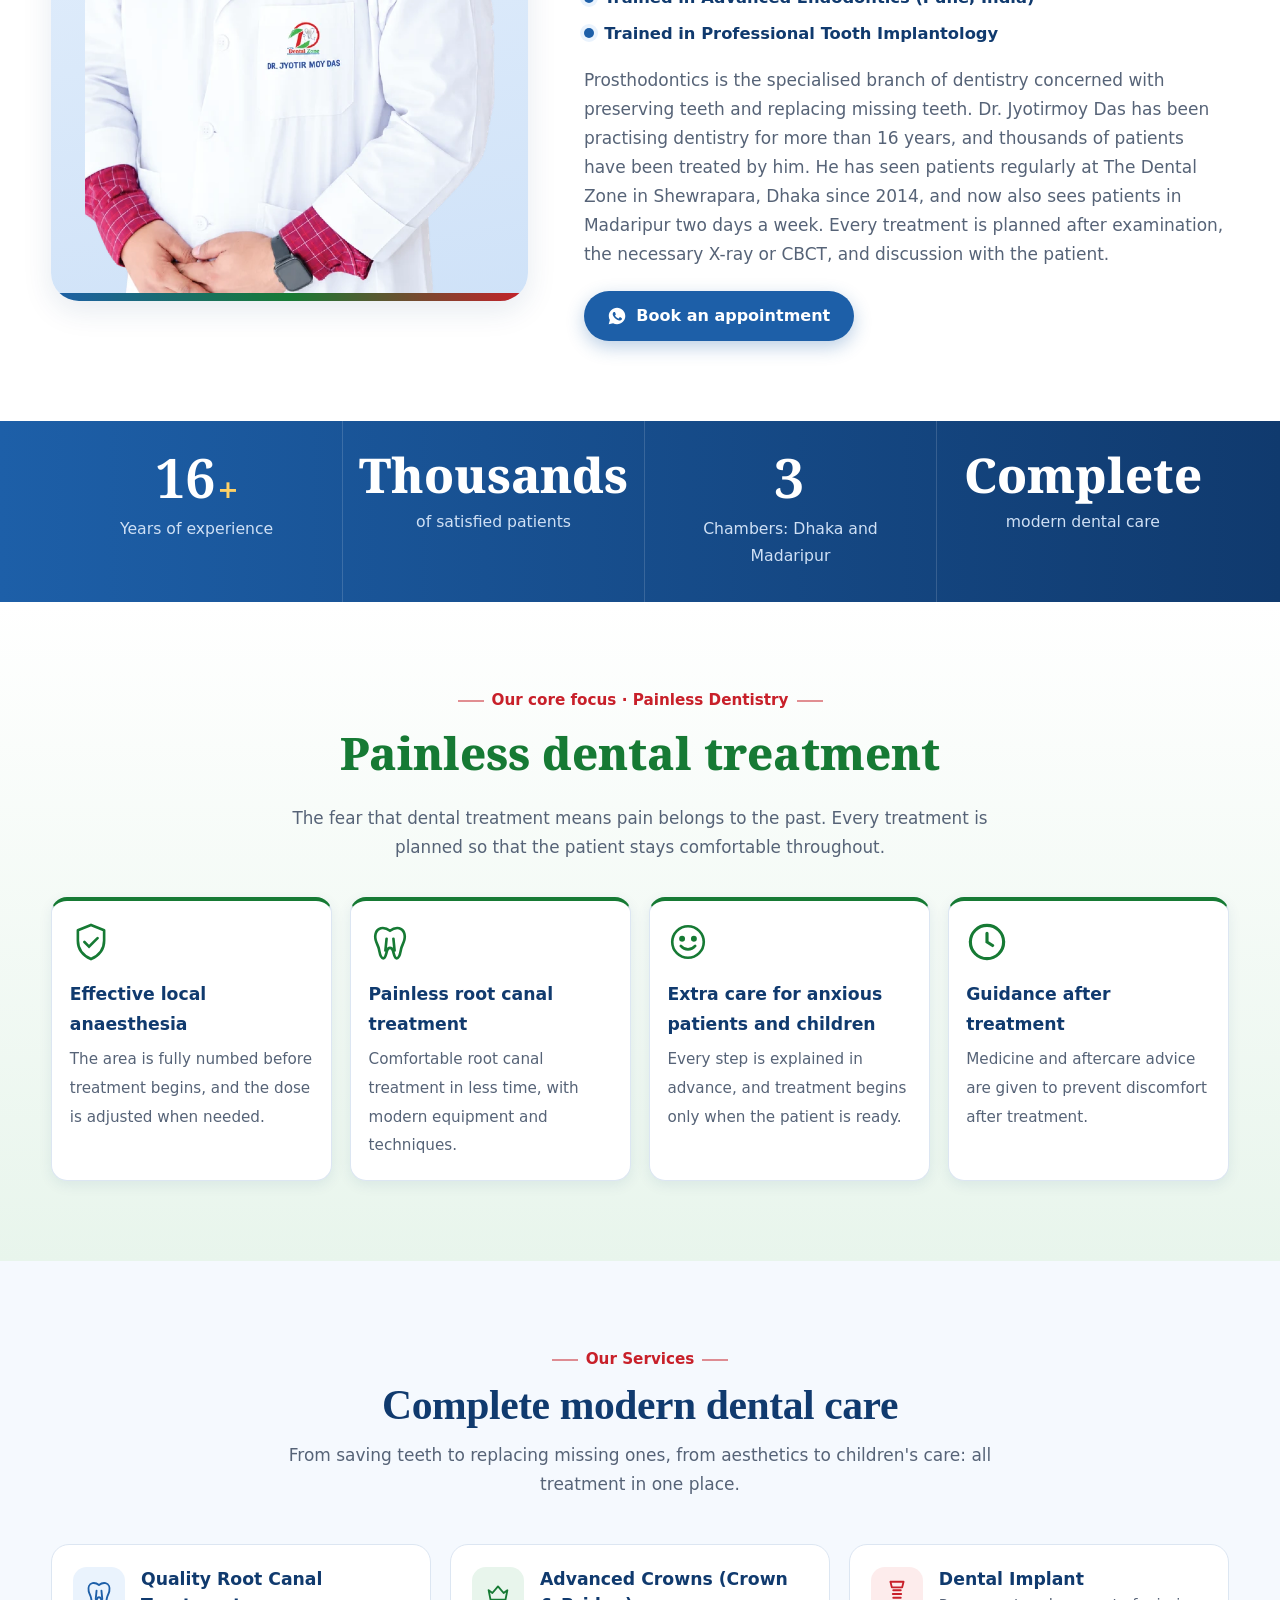
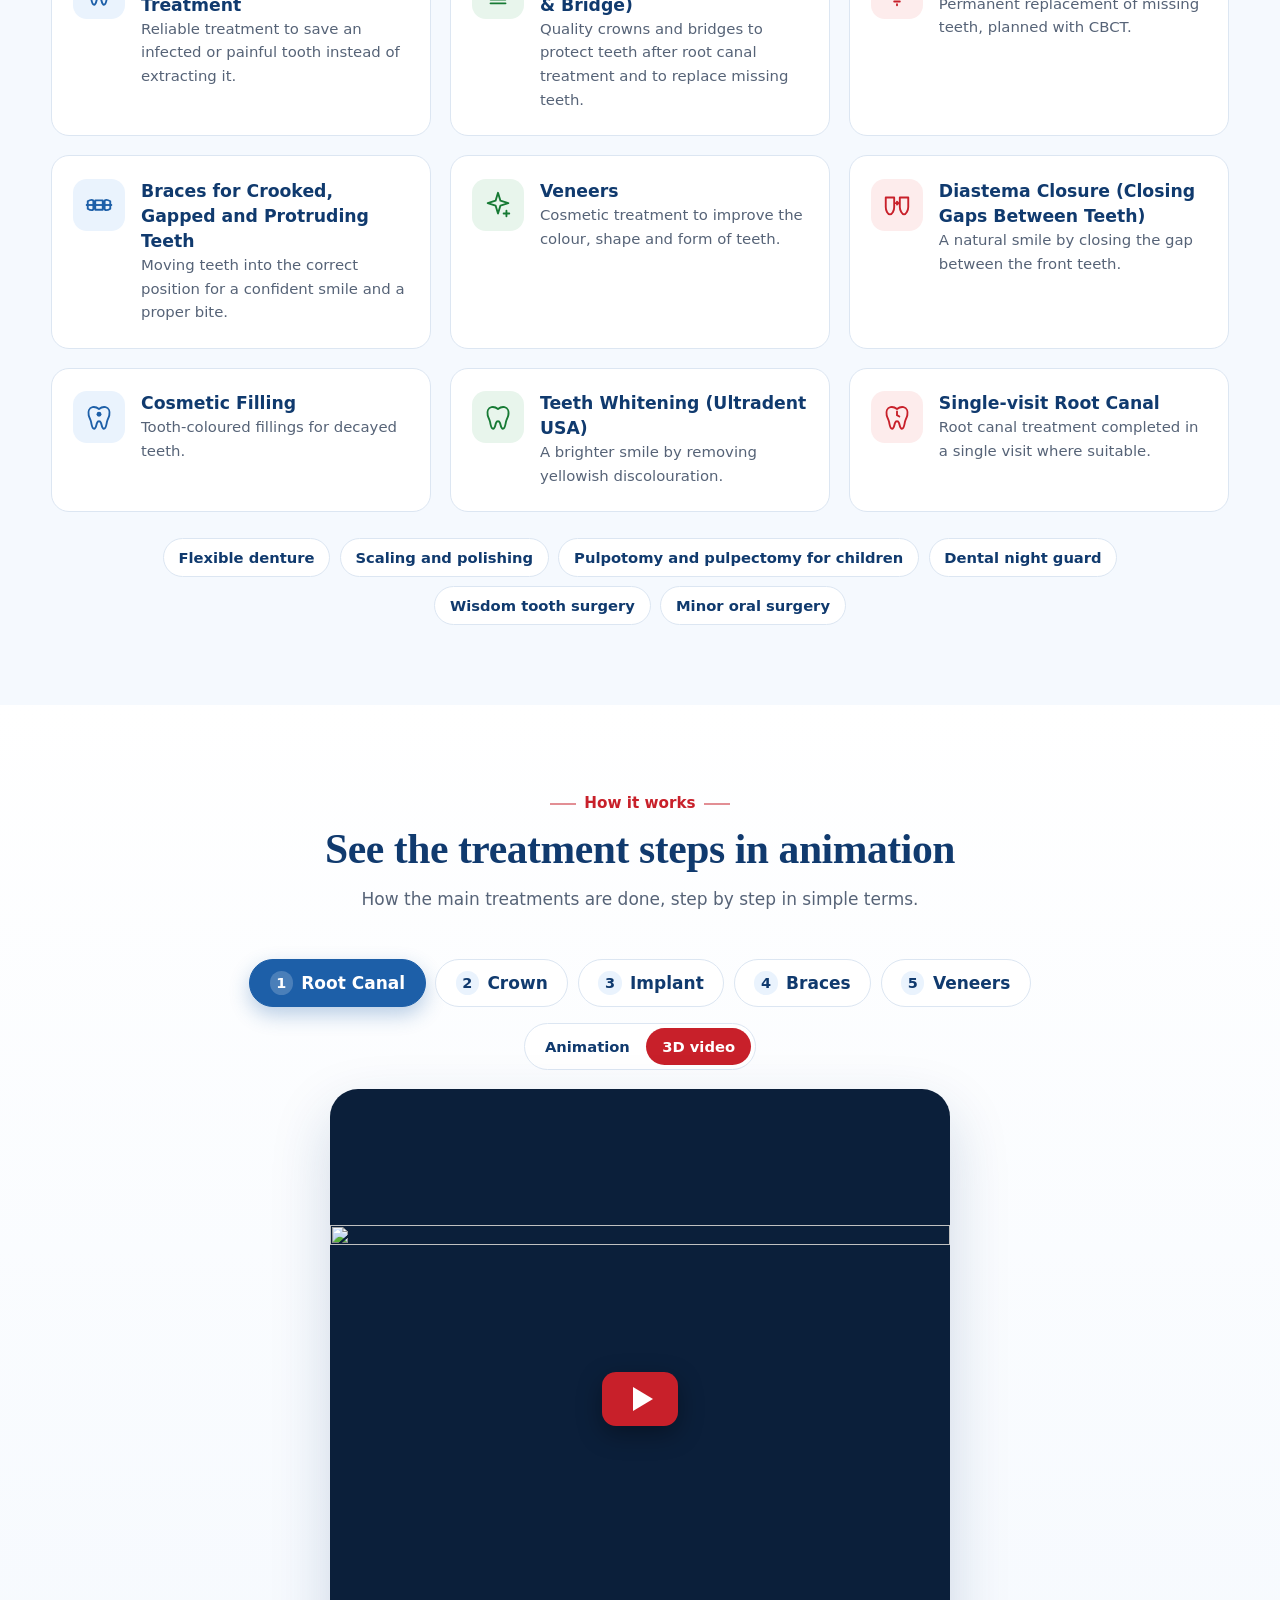
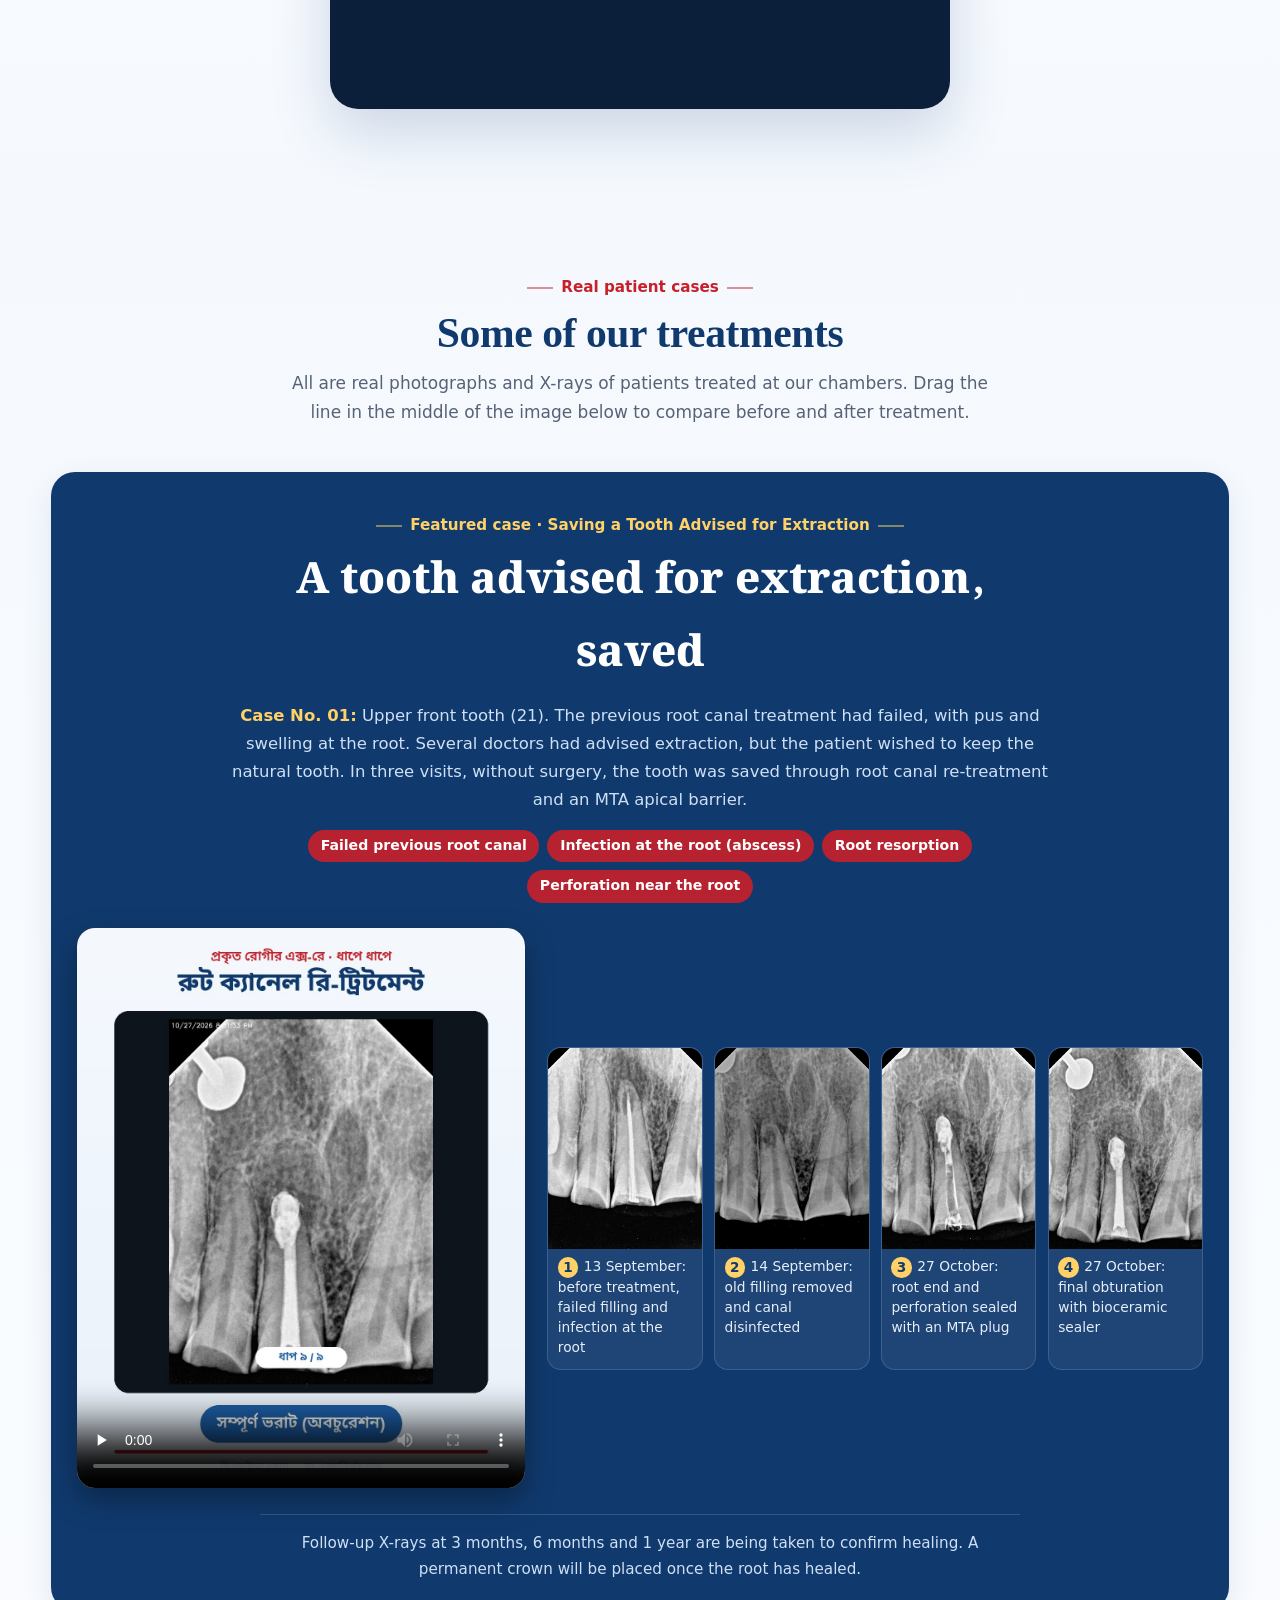
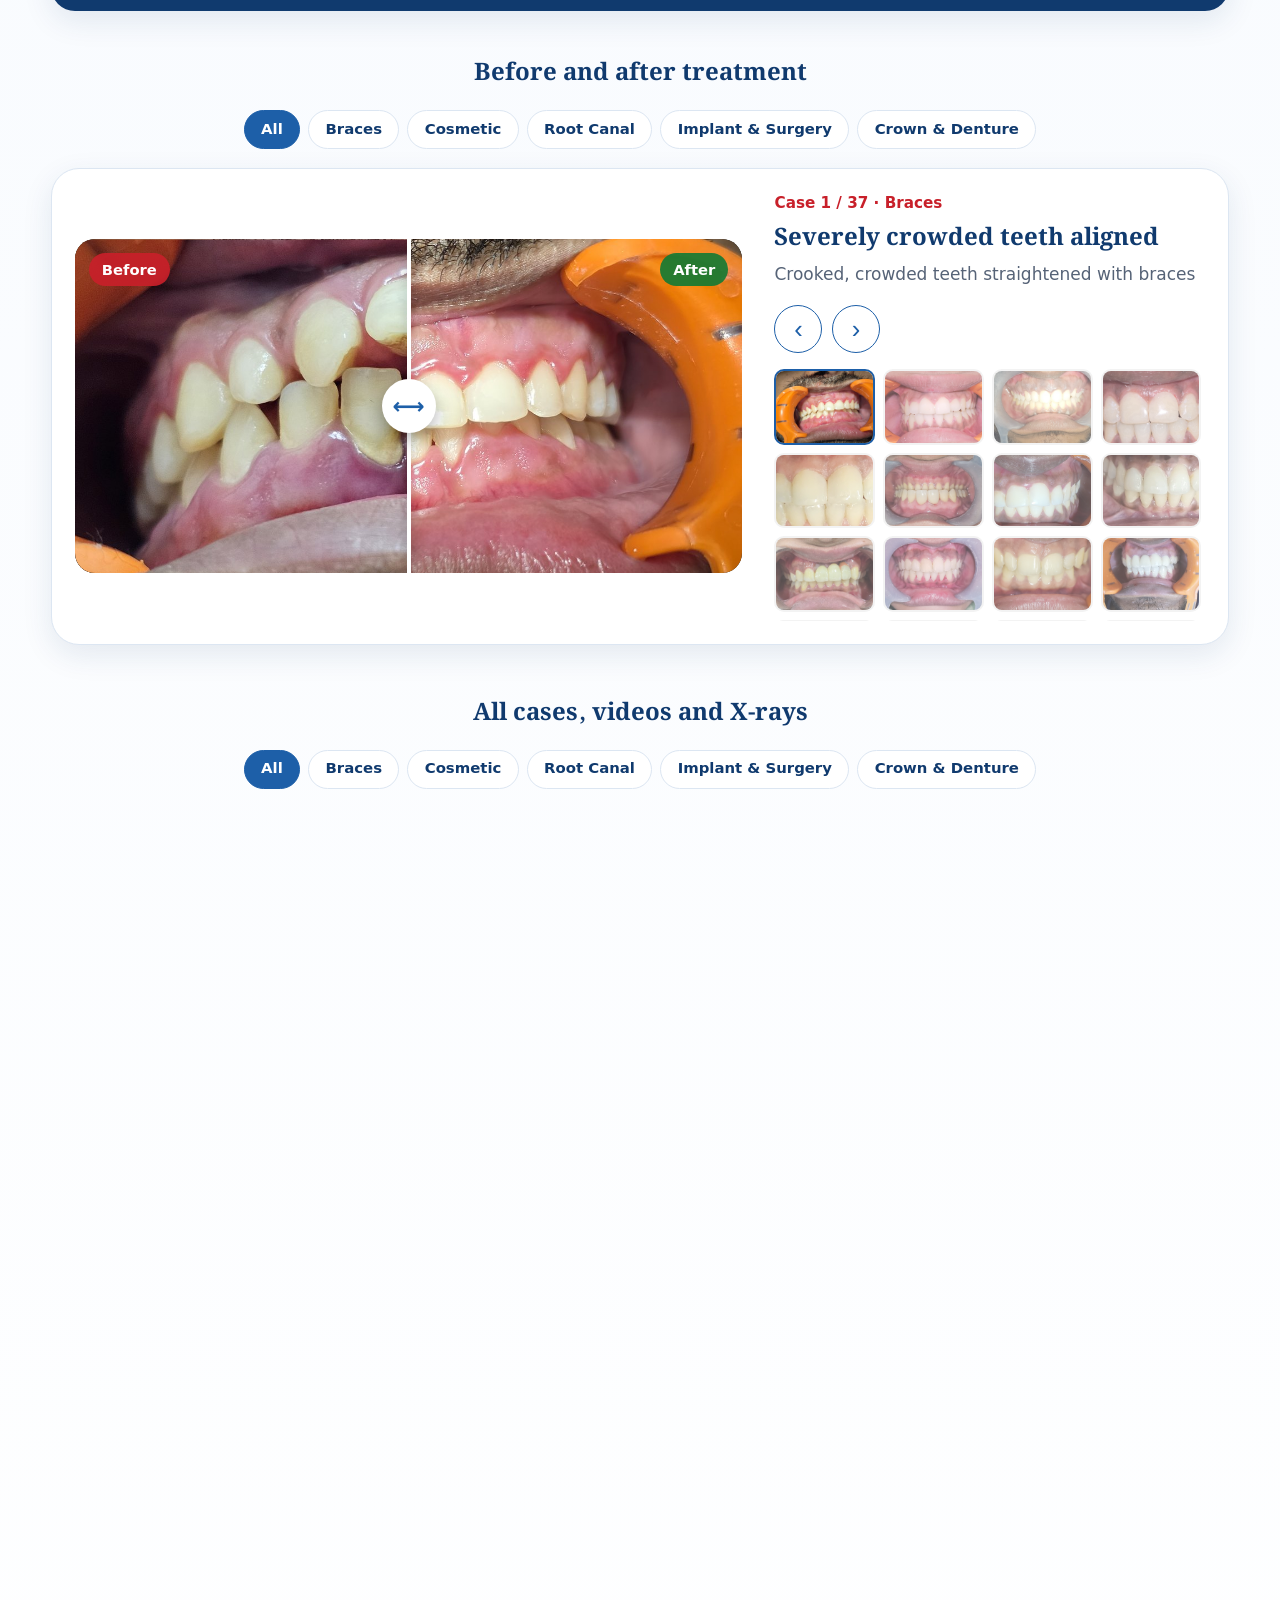
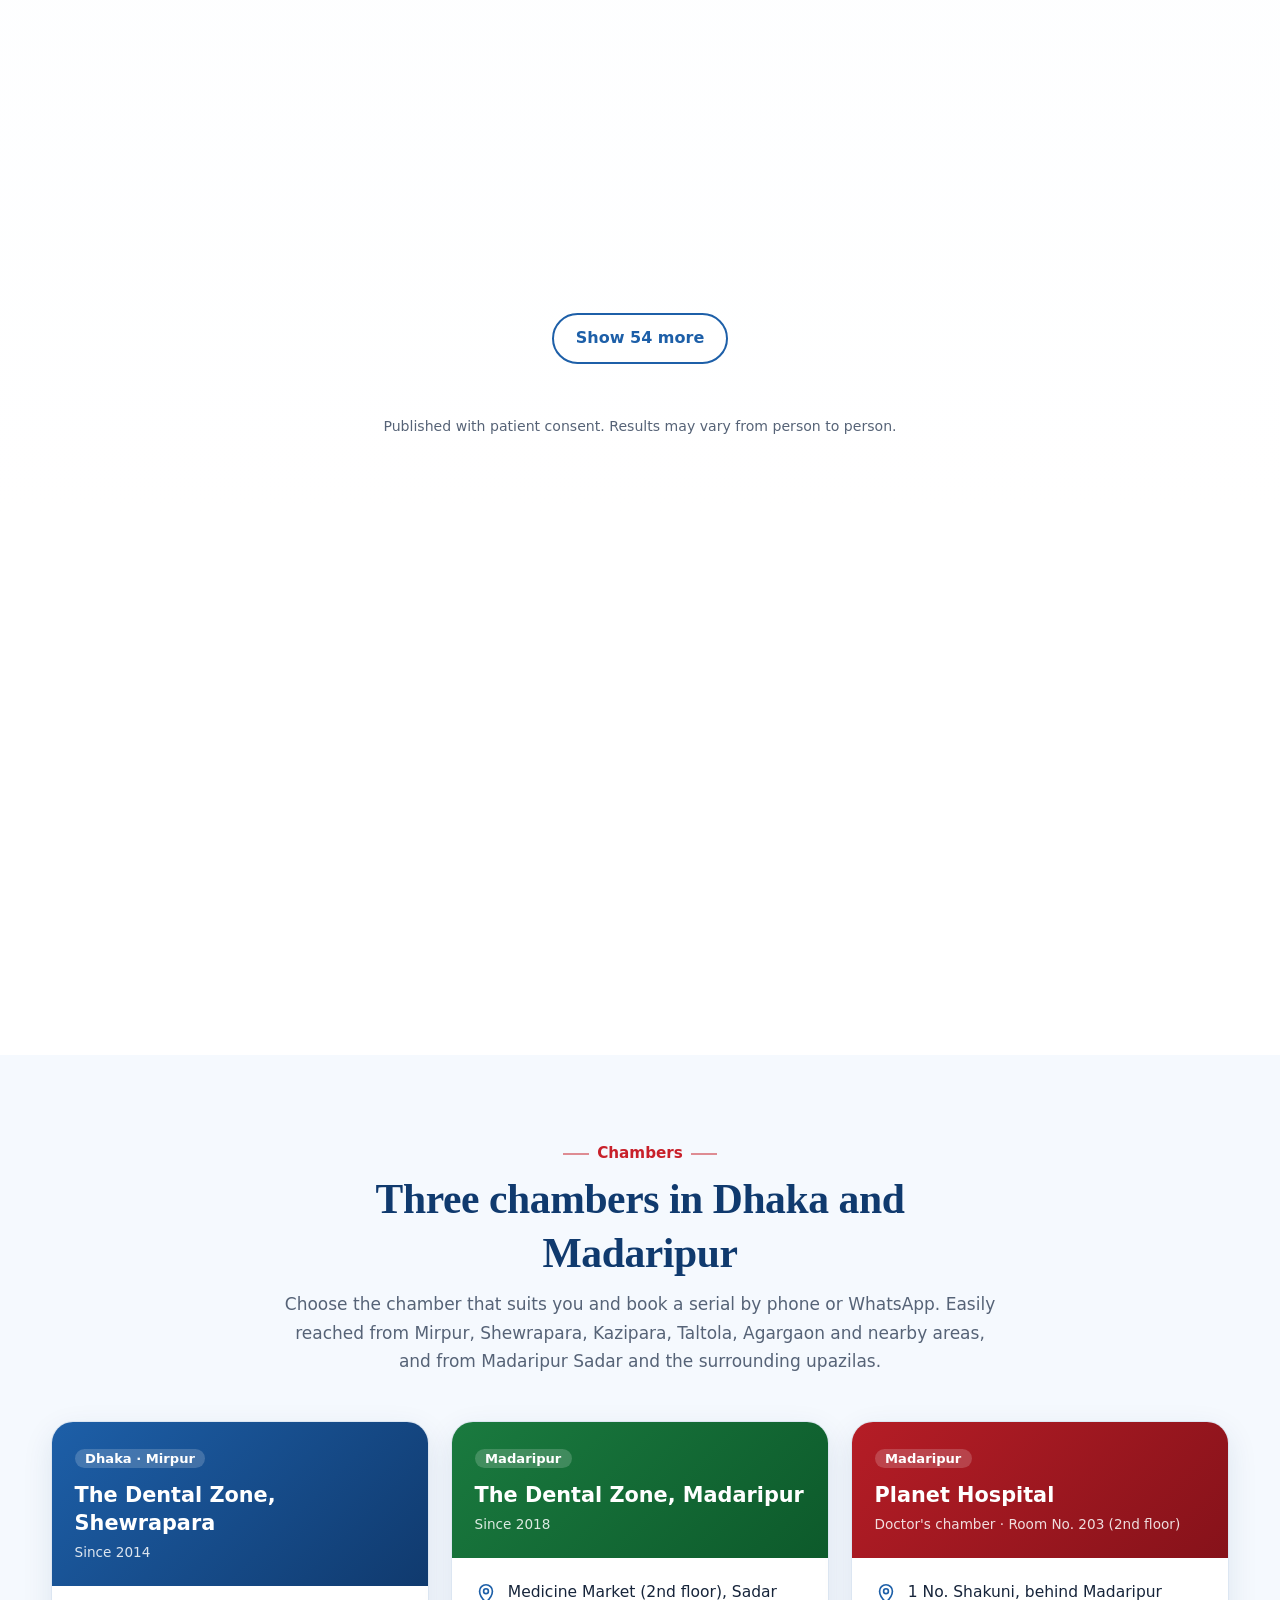
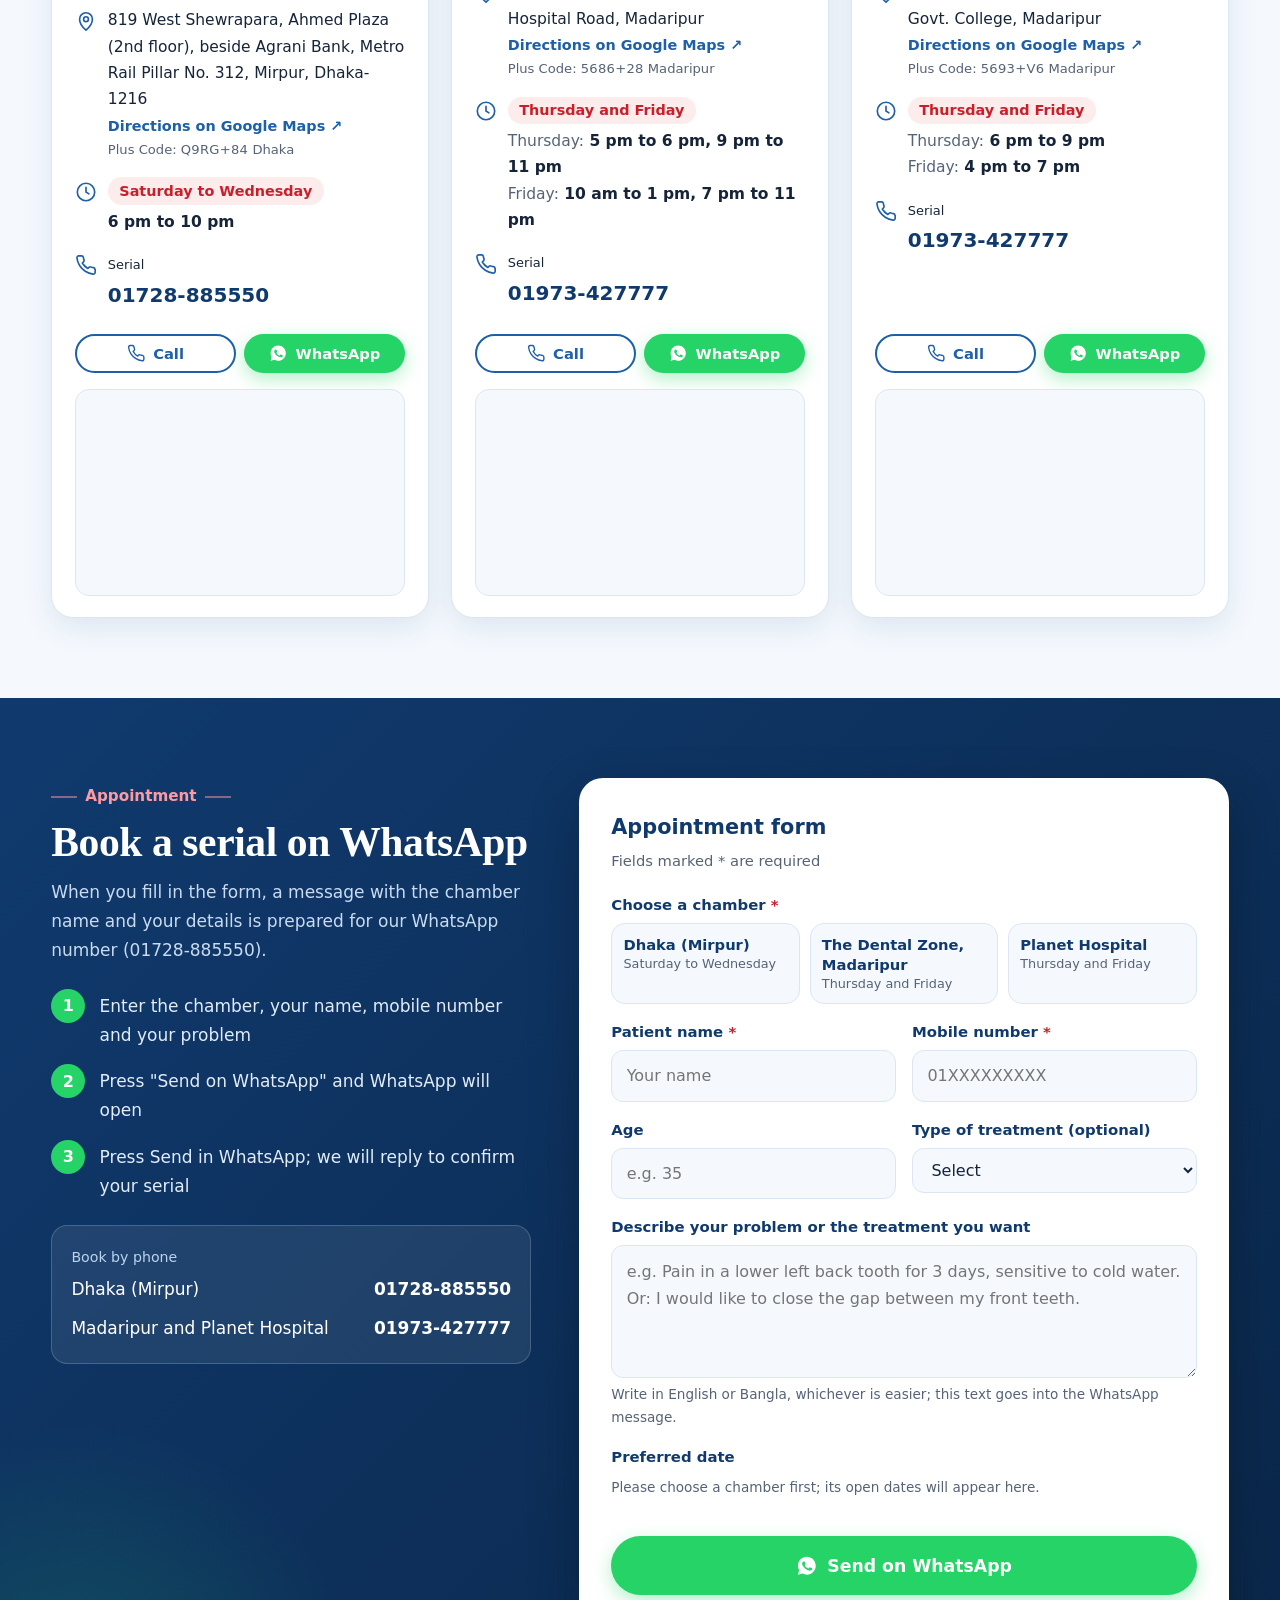
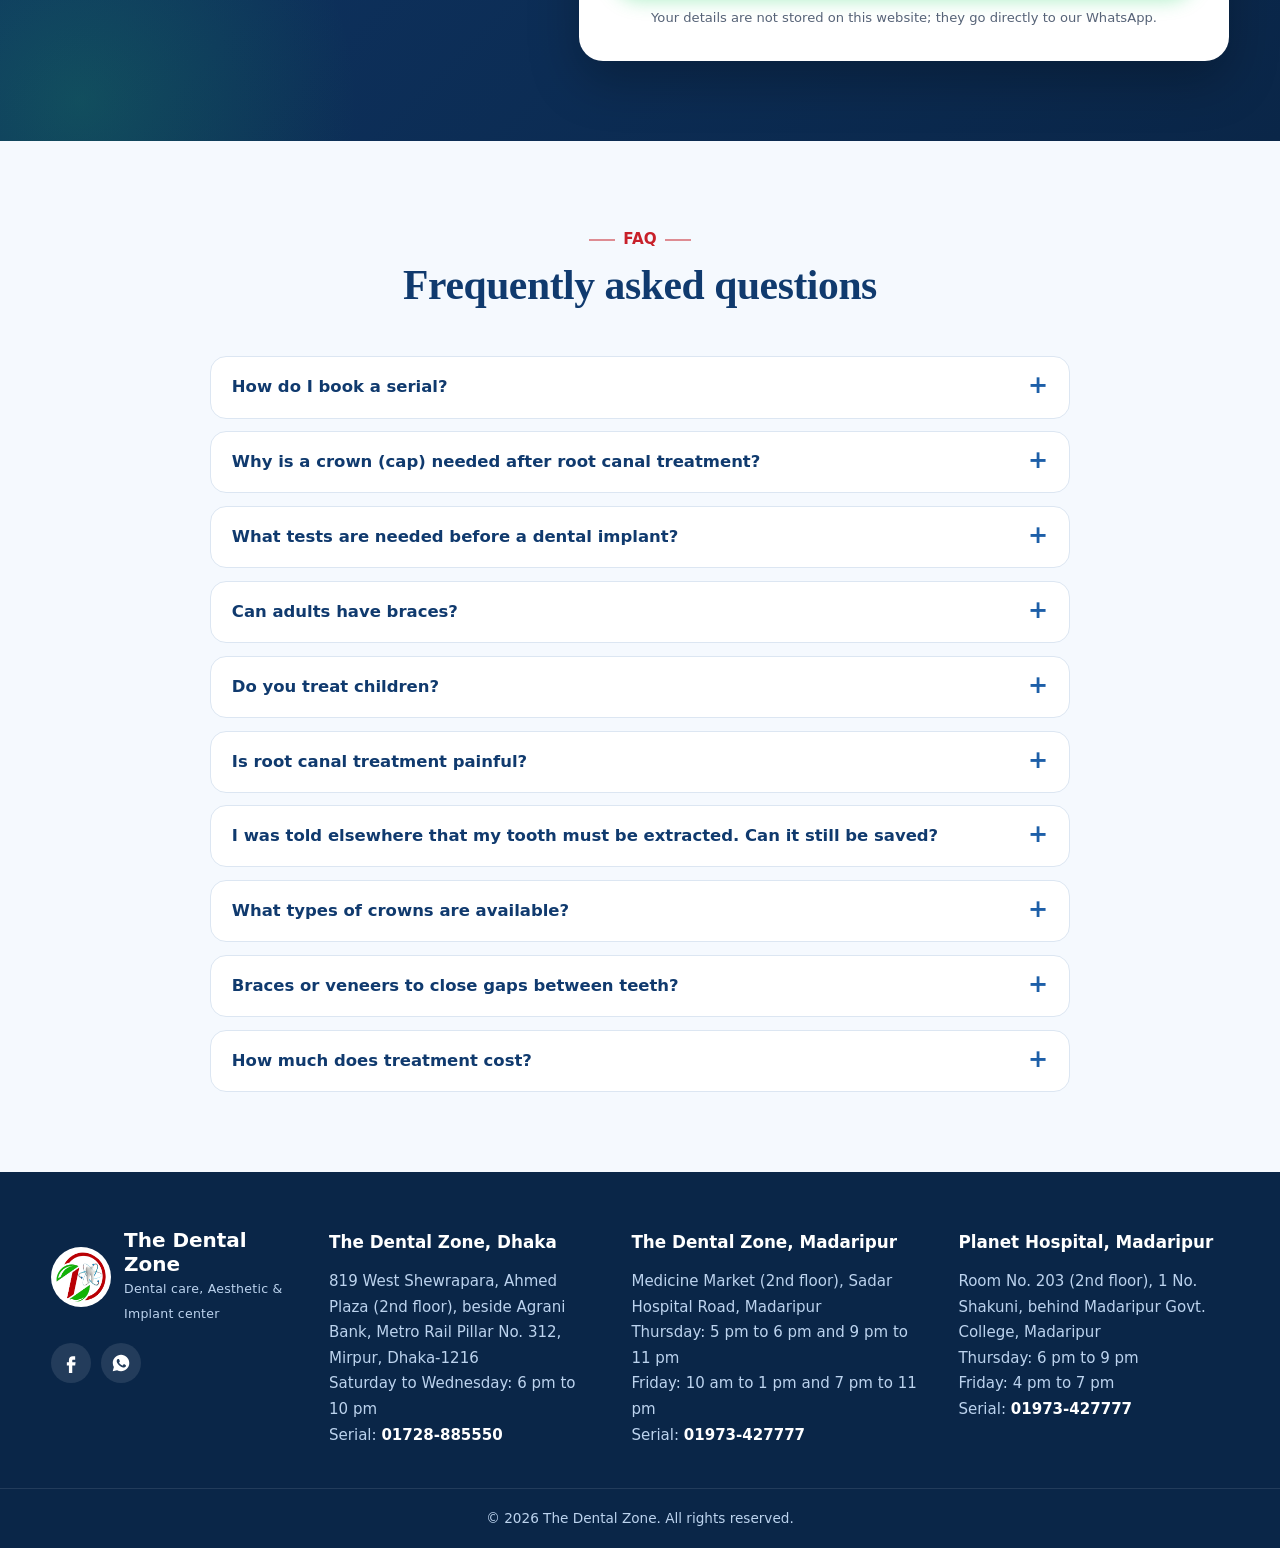
==== commit db26e64c: "Refine mobile layout: compact header, no duplicate doctor photo, tighter sections, compact cards and" ====
--- a/en/index.html
+++ b/en/index.html
@@ -34,7 +34,7 @@
 <meta property="og:url" content="https://drjyotirmoy.com/en/">
 <meta name="twitter:card" content="summary_large_image">
 <meta name="twitter:image" content="https://drjyotirmoy.com/assets/img/og-cover-painless.jpg">
-<link rel="stylesheet" href="../styles.css?v=20261119a">
+<link rel="stylesheet" href="../styles.css?v=20261119b">
 <script type="application/ld+json">
 {"@context": "https://schema.org", "@graph": [{"@type": "WebSite", "@id": "https://drjyotirmoy.com/#website", "url": "https://drjyotirmoy.com/", "name": "দি ডেন্টাল জোন · Dr. Jyotirmoy Das", "inLanguage": ["bn-BD", "en"], "publisher": {"@id": "https://drjyotirmoy.com/#org"}}, {"@type": "WebPage", "@id": "https://drjyotirmoy.com/en/#webpage", "url": "https://drjyotirmoy.com/en/", "name": "Dr. Jyotirmoy Das, Dentist in Dhaka and Madaripur", "inLanguage": "en", "isPartOf": {"@id": "https://drjyotirmoy.com/#website"}, "about": {"@id": "https://drjyotirmoy.com/#doctor"}}, {"@type": "MedicalOrganization", "@id": "https://drjyotirmoy.com/#org", "name": "The Dental Zone", "alternateName": "দি ডেন্টাল জোন", "url": "https://drjyotirmoy.com/", "logo": "https://drjyotirmoy.com/assets/img/logo-full.jpg", "slogan": "Dental care, Aesthetic & Implant center", "foundingDate": "2014", "sameAs": ["https://www.facebook.com/dentalzone.bd"], "subOrganization": [{"@id": "https://drjyotirmoy.com/#dhaka"}, {"@id": "https://drjyotirmoy.com/#madaripur"}]}, {"@type": ["Physician", "Person"], "@id": "https://drjyotirmoy.com/#doctor", "name": "Dr. Jyotirmoy Das", "alternateName": "ডা. জ্যোতির্ময় দাস", "url": "https://drjyotirmoy.com/#doctor", "image": "https://drjyotirmoy.com/assets/img/dr-jyotirmoy-das.webp", "jobTitle": "Dental Surgeon (Prosthodontist)", "medicalSpecialty": "Dentistry", "description": "BDS (Dhaka Dental College); MS (Prosthodontics); FCPS Final Part (Prosthodontics); Medical Officer, Department of Prosthodontics, Bangladesh Medical University (PG Hospital), Dhaka. Trained in Orthodontics (Delhi), Advanced Endodontics (Pune) and Dental Implantology.", "alumniOf": {"@type": "CollegeOrUniversity", "name": "Dhaka Dental College"}, "worksFor": [{"@id": "https://drjyotirmoy.com/#dhaka"}, {"@id": "https://drjyotirmoy.com/#madaripur"}, {"@id": "https://drjyotirmoy.com/#planet"}], "knowsLanguage": ["bn", "en"]}, {"@type": "Dentist", "@id": "https://drjyotirmoy.com/#dhaka", "name": "The Dental Zone, Shewrapara, Mirpur, Dhaka", "alternateName": "দি ডেন্টাল জোন, শেওড়াপাড়া, মিরপুর, ঢাকা", "telephone": "+8801728885550", "foundingDate": "2014", "address": {"@type": "PostalAddress", "streetAddress": "819 West Shewrapara, Ahmed Plaza (2nd floor), beside Agrani Bank, Metro Rail Pillar 312", "addressLocality": "Mirpur, Dhaka", "addressRegion": "Dhaka", "postalCode": "1216", "addressCountry": "BD"}, "geo": {"@type": "GeoCoordinates", "latitude": 23.790812, "longitude": 90.375312}, "hasMap": "https://www.google.com/maps/search/?api=1&query=7MMGQ9RG%2B84", "areaServed": ["Mirpur", "Shewrapara", "Kazipara", "Taltola", "Agargaon", "Dhaka"], "openingHoursSpecification": [{"@type": "OpeningHoursSpecification", "dayOfWeek": ["Saturday", "Sunday", "Monday", "Tuesday", "Wednesday"], "opens": "18:00", "closes": "22:00"}], "medicalSpecialty": "Dentistry", "url": "https://drjyotirmoy.com/", "image": "https://drjyotirmoy.com/assets/img/og-cover-painless.jpg", "logo": "https://drjyotirmoy.com/assets/img/logo-full.jpg", "priceRange": "৳৳", "currenciesAccepted": "BDT", "employee": {"@id": "https://drjyotirmoy.com/#doctor"}, "parentOrganization": {"@id": "https://drjyotirmoy.com/#org"}, "sameAs": ["https://www.facebook.com/dentalzone.bd"], "hasOfferCatalog": {"@type": "OfferCatalog", "name": "Dental services", "itemListElement": [{"@type": "Offer", "itemOffered": {"@type": "MedicalProcedure", "name": "Root canal treatment (রুট ক্যানেল চিকিৎসা)"}}, {"@type": "Offer", "itemOffered": {"@type": "MedicalProcedure", "name": "Dental crown and bridge (ক্যাপ-ব্রিজ)"}}, {"@type": "Offer", "itemOffered": {"@type": "MedicalProcedure", "name": "Dental implant (ডেন্টাল ইমপ্ল্যান্ট)"}}, {"@type": "Offer", "itemOffered": {"@type": "MedicalProcedure", "name": "Orthodontic braces (ব্রেস)"}}, {"@type": "Offer", "itemOffered": {"@type": "MedicalProcedure", "name": "Dental veneers (ভিনিয়ার)"}}, {"@type": "Offer", "itemOffered": {"@type": "MedicalProcedure", "name": "Diastema closure (ডায়াস্টেমা ক্লোজার)"}}, {"@type": "Offer", "itemOffered": {"@type": "MedicalProcedure", "name": "Cosmetic filling"}}, {"@type": "Offer", "itemOffered": {"@type": "MedicalProcedure", "name": "Teeth whitening"}}, {"@type": "Offer", "itemOffered": {"@type": "MedicalProcedure", "name": "Single-visit root canal"}}, {"@type": "Offer", "itemOffered": {"@type": "MedicalProcedure", "name": "Flexible denture"}}, {"@type": "Offer", "itemOffered": {"@type": "MedicalProcedure", "name": "Scaling and polishing"}}, {"@type": "Offer", "itemOffered": {"@type": "MedicalProcedure", "name": "Pediatric dentistry"}}, {"@type": "Offer", "itemOffered": {"@type": "MedicalProcedure", "name": "Wisdom tooth surgery"}}, {"@type": "Offer", "itemOffered": {"@type": "MedicalProcedure", "name": "Minor oral surgery"}}, {"@type": "Offer", "itemOffered": {"@type": "MedicalProcedure", "name": "Night guard"}}]}, "availableLanguage": ["bn", "en"]}, {"@type": "Dentist", "@id": "https://drjyotirmoy.com/#madaripur", "name": "The Dental Zone, Madaripur", "alternateName": "দি ডেন্টাল জোন, মাদারীপুর", "telephone": "+8801973427777", "foundingDate": "2018", "address": {"@type": "PostalAddress", "streetAddress": "Medicine Market (2nd floor), Sadar Hospital Road", "addressLocality": "Madaripur", "addressRegion": "Dhaka Division", "addressCountry": "BD"}, "geo": {"@type": "GeoCoordinates", "latitude": 23.165062, "longitude": 90.210813}, "hasMap": "https://www.google.com/maps/search/?api=1&query=7MMG5686%2B28", "areaServed": ["Madaripur", "Madaripur Sadar", "Shibchar", "Kalkini", "Rajoir", "Dasar"], "openingHoursSpecification": [{"@type": "OpeningHoursSpecification", "dayOfWeek": "Thursday", "opens": "17:00", "closes": "18:00"}, {"@type": "OpeningHoursSpecification", "dayOfWeek": "Thursday", "opens": "21:00", "closes": "23:00"}, {"@type": "OpeningHoursSpecification", "dayOfWeek": "Friday", "opens": "10:00", "closes": "13:00"}, {"@type": "OpeningHoursSpecification", "dayOfWeek": "Friday", "opens": "19:00", "closes": "23:00"}], "medicalSpecialty": "Dentistry", "url": "https://drjyotirmoy.com/", "image": "https://drjyotirmoy.com/assets/img/og-cover-painless.jpg", "logo": "https://drjyotirmoy.com/assets/img/logo-full.jpg", "priceRange": "৳৳", "currenciesAccepted": "BDT", "employee": {"@id": "https://drjyotirmoy.com/#doctor"}, "parentOrganization": {"@id": "https://drjyotirmoy.com/#org"}, "sameAs": ["https://www.facebook.com/dentalzone.bd"], "hasOfferCatalog": {"@type": "OfferCatalog", "name": "Dental services", "itemListElement": [{"@type": "Offer", "itemOffered": {"@type": "MedicalProcedure", "name": "Root canal treatment (রুট ক্যানেল চিকিৎসা)"}}, {"@type": "Offer", "itemOffered": {"@type": "MedicalProcedure", "name": "Dental crown and bridge (ক্যাপ-ব্রিজ)"}}, {"@type": "Offer", "itemOffered": {"@type": "MedicalProcedure", "name": "Dental implant (ডেন্টাল ইমপ্ল্যান্ট)"}}, {"@type": "Offer", "itemOffered": {"@type": "MedicalProcedure", "name": "Orthodontic braces (ব্রেস)"}}, {"@type": "Offer", "itemOffered": {"@type": "MedicalProcedure", "name": "Dental veneers (ভিনিয়ার)"}}, {"@type": "Offer", "itemOffered": {"@type": "MedicalProcedure", "name": "Diastema closure (ডায়াস্টেমা ক্লোজার)"}}, {"@type": "Offer", "itemOffered": {"@type": "MedicalProcedure", "name": "Cosmetic filling"}}, {"@type": "Offer", "itemOffered": {"@type": "MedicalProcedure", "name": "Teeth whitening"}}, {"@type": "Offer", "itemOffered": {"@type": "MedicalProcedure", "name": "Single-visit root canal"}}, {"@type": "Offer", "itemOffered": {"@type": "MedicalProcedure", "name": "Flexible denture"}}, {"@type": "Offer", "itemOffered": {"@type": "MedicalProcedure", "name": "Scaling and polishing"}}, {"@type": "Offer", "itemOffered": {"@type": "MedicalProcedure", "name": "Pediatric dentistry"}}, {"@type": "Offer", "itemOffered": {"@type": "MedicalProcedure", "name": "Wisdom tooth surgery"}}, {"@type": "Offer", "itemOffered": {"@type": "MedicalProcedure", "name": "Minor oral surgery"}}, {"@type": "Offer", "itemOffered": {"@type": "MedicalProcedure", "name": "Night guard"}}]}, "availableLanguage": ["bn", "en"]}, {"@type": "Dentist", "@id": "https://drjyotirmoy.com/#planet", "name": "Dr. Jyotirmoy Das, Dental Chamber, Planet Hospital, Madaripur", "alternateName": "ডা. জ্যোতির্ময় দাস, প্ল্যানেট হাসপাতাল, মাদারীপুর", "telephone": "+8801973427777", "address": {"@type": "PostalAddress", "streetAddress": "Room 203 (2nd floor), Planet Hospital, 1 No. Shakuni, behind Madaripur Govt. College", "addressLocality": "Madaripur", "addressRegion": "Dhaka Division", "addressCountry": "BD"}, "geo": {"@type": "GeoCoordinates", "latitude": 23.169687, "longitude": 90.203063}, "hasMap": "https://www.google.com/maps/search/?api=1&query=7MMG5693%2BV6", "areaServed": ["Madaripur", "Madaripur Sadar"], "openingHoursSpecification": [{"@type": "OpeningHoursSpecification", "dayOfWeek": "Thursday", "opens": "18:00", "closes": "21:00"}, {"@type": "OpeningHoursSpecification", "dayOfWeek": "Friday", "opens": "16:00", "closes": "19:00"}], "medicalSpecialty": "Dentistry", "url": "https://drjyotirmoy.com/", "image": "https://drjyotirmoy.com/assets/img/og-cover-painless.jpg", "logo": "https://drjyotirmoy.com/assets/img/logo-full.jpg", "priceRange": "৳৳", "currenciesAccepted": "BDT", "employee": {"@id": "https://drjyotirmoy.com/#doctor"}, "sameAs": ["https://www.facebook.com/dentalzone.bd"], "hasOfferCatalog": {"@type": "OfferCatalog", "name": "Dental services", "itemListElement": [{"@type": "Offer", "itemOffered": {"@type": "MedicalProcedure", "name": "Root canal treatment (রুট ক্যানেল চিকিৎসা)"}}, {"@type": "Offer", "itemOffered": {"@type": "MedicalProcedure", "name": "Dental crown and bridge (ক্যাপ-ব্রিজ)"}}, {"@type": "Offer", "itemOffered": {"@type": "MedicalProcedure", "name": "Dental implant (ডেন্টাল ইমপ্ল্যান্ট)"}}, {"@type": "Offer", "itemOffered": {"@type": "MedicalProcedure", "name": "Orthodontic braces (ব্রেস)"}}, {"@type": "Offer", "itemOffered": {"@type": "MedicalProcedure", "name": "Dental veneers (ভিনিয়ার)"}}, {"@type": "Offer", "itemOffered": {"@type": "MedicalProcedure", "name": "Diastema closure (ডায়াস্টেমা ক্লোজার)"}}, {"@type": "Offer", "itemOffered": {"@type": "MedicalProcedure", "name": "Cosmetic filling"}}, {"@type": "Offer", "itemOffered": {"@type": "MedicalProcedure", "name": "Teeth whitening"}}, {"@type": "Offer", "itemOffered": {"@type": "MedicalProcedure", "name": "Single-visit root canal"}}, {"@type": "Offer", "itemOffered": {"@type": "MedicalProcedure", "name": "Flexible denture"}}, {"@type": "Offer", "itemOffered": {"@type": "MedicalProcedure", "name": "Scaling and polishing"}}, {"@type": "Offer", "itemOffered": {"@type": "MedicalProcedure", "name": "Pediatric dentistry"}}, {"@type": "Offer", "itemOffered": {"@type": "MedicalProcedure", "name": "Wisdom tooth surgery"}}, {"@type": "Offer", "itemOffered": {"@type": "MedicalProcedure", "name": "Minor oral surgery"}}, {"@type": "Offer", "itemOffered": {"@type": "MedicalProcedure", "name": "Night guard"}}]}, "availableLanguage": ["bn", "en"]}, {"@type": "FAQPage", "@id": "https://drjyotirmoy.com/en/#faq", "mainEntity": [{"@type": "Question", "name": "How do I book a serial?", "acceptedAnswer": {"@type": "Answer", "text": "Fill in the form above and send it on WhatsApp, or call directly. Dhaka chamber: 01728-885550; Madaripur and Planet Hospital: 01973-427777."}}, {"@type": "Question", "name": "Why is a crown (cap) needed after root canal treatment?", "acceptedAnswer": {"@type": "Answer", "text": "After root canal treatment a tooth becomes relatively brittle, especially a back tooth. A crown protects it from fracture and restores chewing function."}}, {"@type": "Question", "name": "What tests are needed before a dental implant?", "acceptedAnswer": {"@type": "Answer", "text": "Usually a CBCT (3D X-ray) is taken to assess the quantity and quality of the bone. The implant size and position are planned from it. General health, such as whether diabetes is controlled, is also considered."}}, {"@type": "Question", "name": "Can adults have braces?", "acceptedAnswer": {"@type": "Answer", "text": "Yes. Adults with healthy teeth and gums can have braces. The length of treatment depends on the condition of the teeth."}}, {"@type": "Question", "name": "Do you treat children?", "acceptedAnswer": {"@type": "Answer", "text": "Yes. Pulpotomy, pulpectomy, fillings and other necessary treatment of milk teeth are provided for children."}}, {"@type": "Question", "name": "Is root canal treatment painful?", "acceptedAnswer": {"@type": "Answer", "text": "No. The area is fully numbed with local anaesthesia before treatment, so pain is usually not felt during the procedure. Mild discomfort may last a few days afterwards and settles with the prescribed medicine."}}, {"@type": "Question", "name": "I was told elsewhere that my tooth must be extracted. Can it still be saved?", "acceptedAnswer": {"@type": "Answer", "text": "In many cases, yes. If a previous root canal has failed, re-treatment, removal of a broken file or sealing the root end with MTA can save the tooth. The doctor will advise after reviewing the X-ray."}}, {"@type": "Question", "name": "What types of crowns are available?", "acceptedAnswer": {"@type": "Answer", "text": "Metal, metal-ceramic and metal-free (such as zirconia) crowns are offered according to need and budget. For front teeth, natural-looking metal-free crowns usually give the best result."}}, {"@type": "Question", "name": "Braces or veneers to close gaps between teeth?", "acceptedAnswer": {"@type": "Answer", "text": "It depends on the size of the gap and the position of the teeth. Braces are suitable when teeth are protruding or crooked; for small gaps, composite or veneers are a quick alternative. The right method is advised after examination."}}, {"@type": "Question", "name": "How much does treatment cost?", "acceptedAnswer": {"@type": "Answer", "text": "Cost depends on the type of treatment, the number of teeth and the materials used. An estimate is given in advance with the treatment plan after examination."}}]}]}
 </script>
@@ -456,8 +456,8 @@
 
 <div class="lb" id="lb"><button class="lb-x" aria-label="Close">×</button><div class="lb-in"></div></div>
 
-<script src="../data/gallery-fallback.js?v=20261119a"></script>
-<script src="../explainer.js?v=20261119a"></script>
-<script src="../script.js?v=20261119a"></script>
+<script src="../data/gallery-fallback.js?v=20261119b"></script>
+<script src="../explainer.js?v=20261119b"></script>
+<script src="../script.js?v=20261119b"></script>
 </body>
 </html>
--- a/styles.css
+++ b/styles.css
@@ -475,3 +475,48 @@
 @media (max-width:640px){.topbar span{white-space:normal}.topbar .container{justify-content:center;text-align:center}}
 html[lang=en] .stats b.txt{font-size:clamp(1.5rem,6vw,3rem)}
 body{overflow-x:hidden}
+
+/* ---- mobile refinement (2026-11-19) ---- */
+@media (max-width:640px){
+  section{padding:2.8rem 0}
+  .sec-head{margin-bottom:1.6rem}
+  .sec-head p{font-size:.95rem}
+  .topbar{font-size:.78rem}
+  .topbar .container{padding:.35rem 0}
+  .header .container{padding:.45rem 0;gap:.6rem}
+  .hero .container{gap:.5rem}
+  .hero-text{padding-top:1.6rem}
+  .hero .lead{font-size:.97rem;line-height:1.75}
+  .hero-photo img{height:340px;margin-top:.8rem}
+  .hero-photo .ring{width:min(300px,86%);bottom:-30px}
+  .doc-photo{display:none}
+  .doctor .container{gap:0}
+  .trust div{padding:.85rem .3rem}
+  .trust svg{width:32px;height:32px}
+  .stats .container>div{padding:1.2rem .6rem}
+  .stats small{font-size:.88rem}
+  .pl-grid{gap:.7rem}
+  .pl-item{display:grid;grid-template-columns:34px 1fr;column-gap:.85rem;padding:.95rem 1rem;border-top-width:3px}
+  .pl-item svg{grid-row:span 2;width:32px;height:32px;margin:0}
+  .pl-item b{font-size:1rem;margin-bottom:.15rem}
+  .pl-item span{font-size:.9rem}
+  .svc-grid{gap:.7rem}
+  .svc{padding:1rem;gap:.8rem}
+  .svc .ic{width:44px;height:44px;border-radius:12px}
+  .svc .ic svg{width:26px;height:26px}
+  .svc h3{font-size:1rem}
+  .svc p{font-size:.88rem}
+  .steps{grid-template-columns:1fr 1fr;gap:.7rem}
+  .step{padding:1rem .9rem}
+  .step .n{font-size:1.6rem}
+  .step h3{font-size:.98rem;margin:.35rem 0 .2rem}
+  .step p{font-size:.85rem;line-height:1.55}
+  .map{aspect-ratio:2/1}
+  .fab{right:14px;bottom:14px}
+  .fab-btn{width:54px;height:54px}
+  .fab-btn svg{width:30px;height:30px}
+}
+@media (max-width:480px){
+  .brand small{display:none}
+  .brand b{font-size:1.08rem}
+}
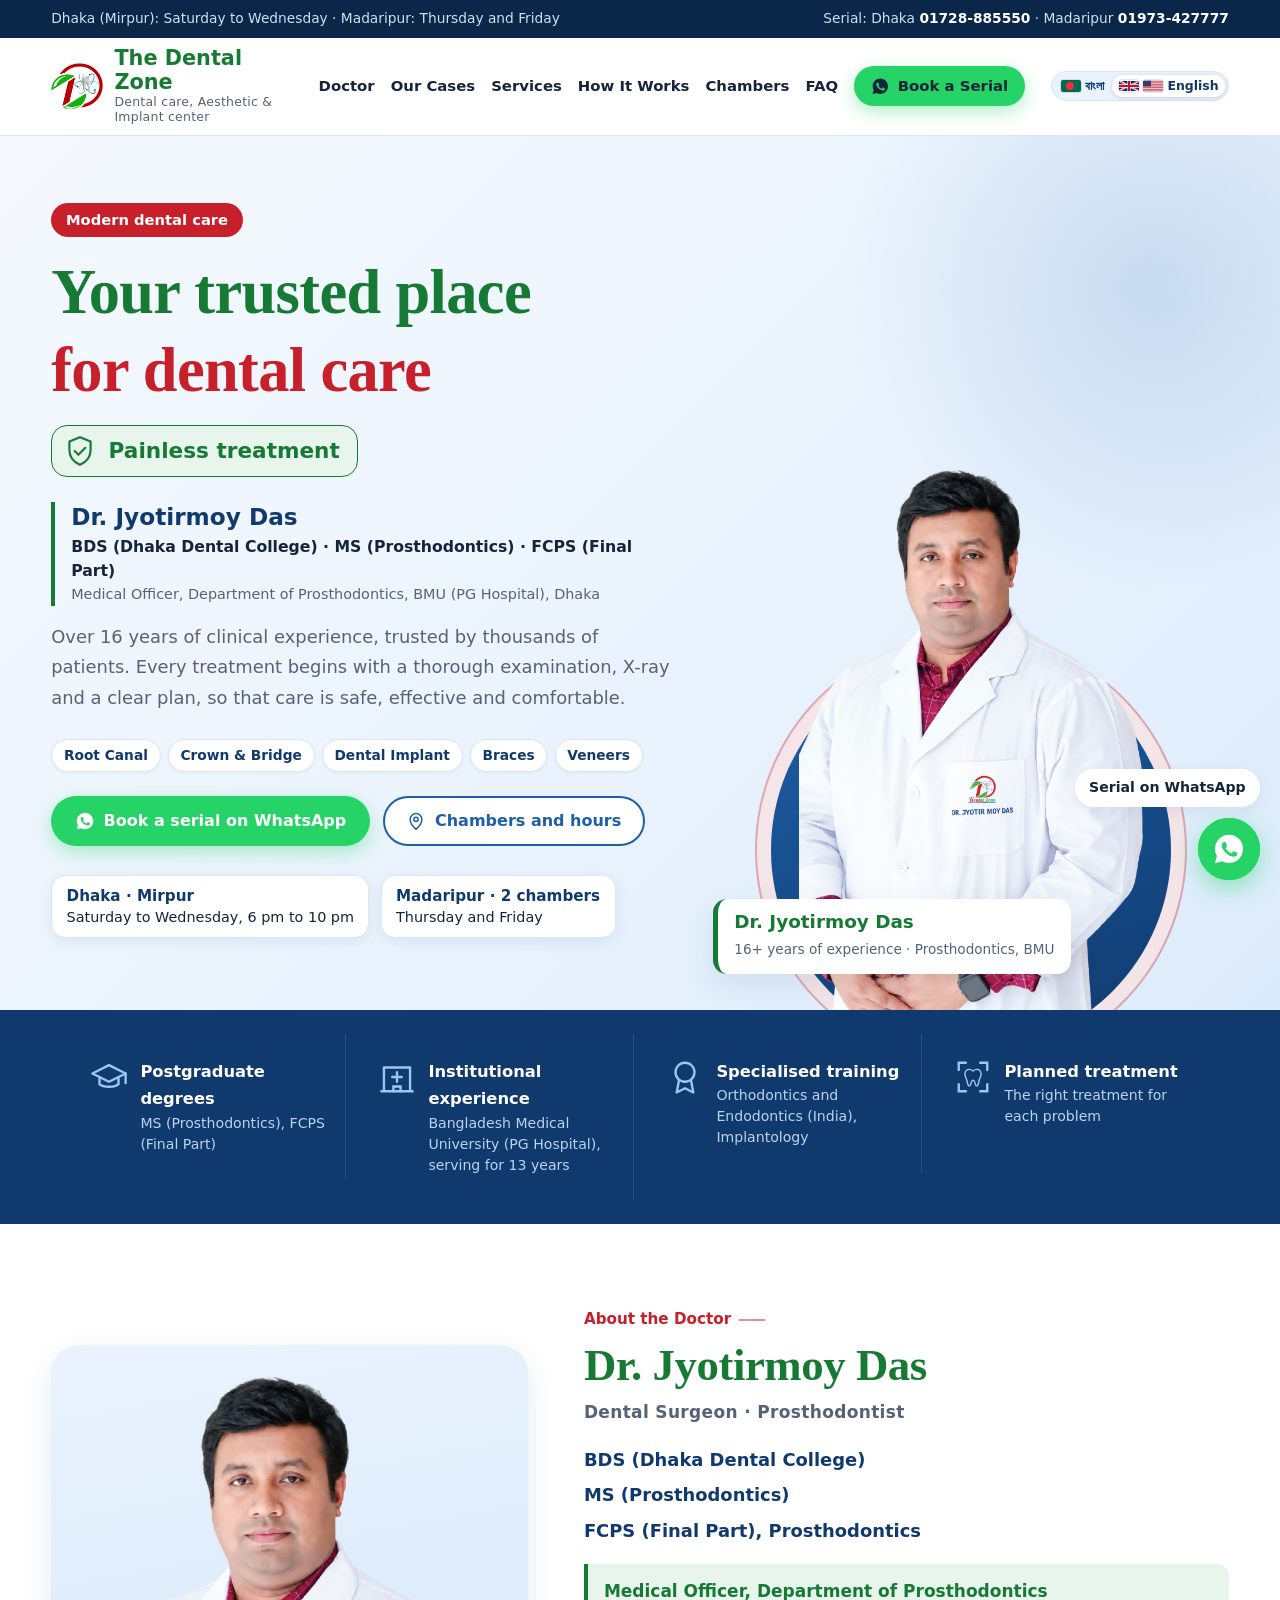
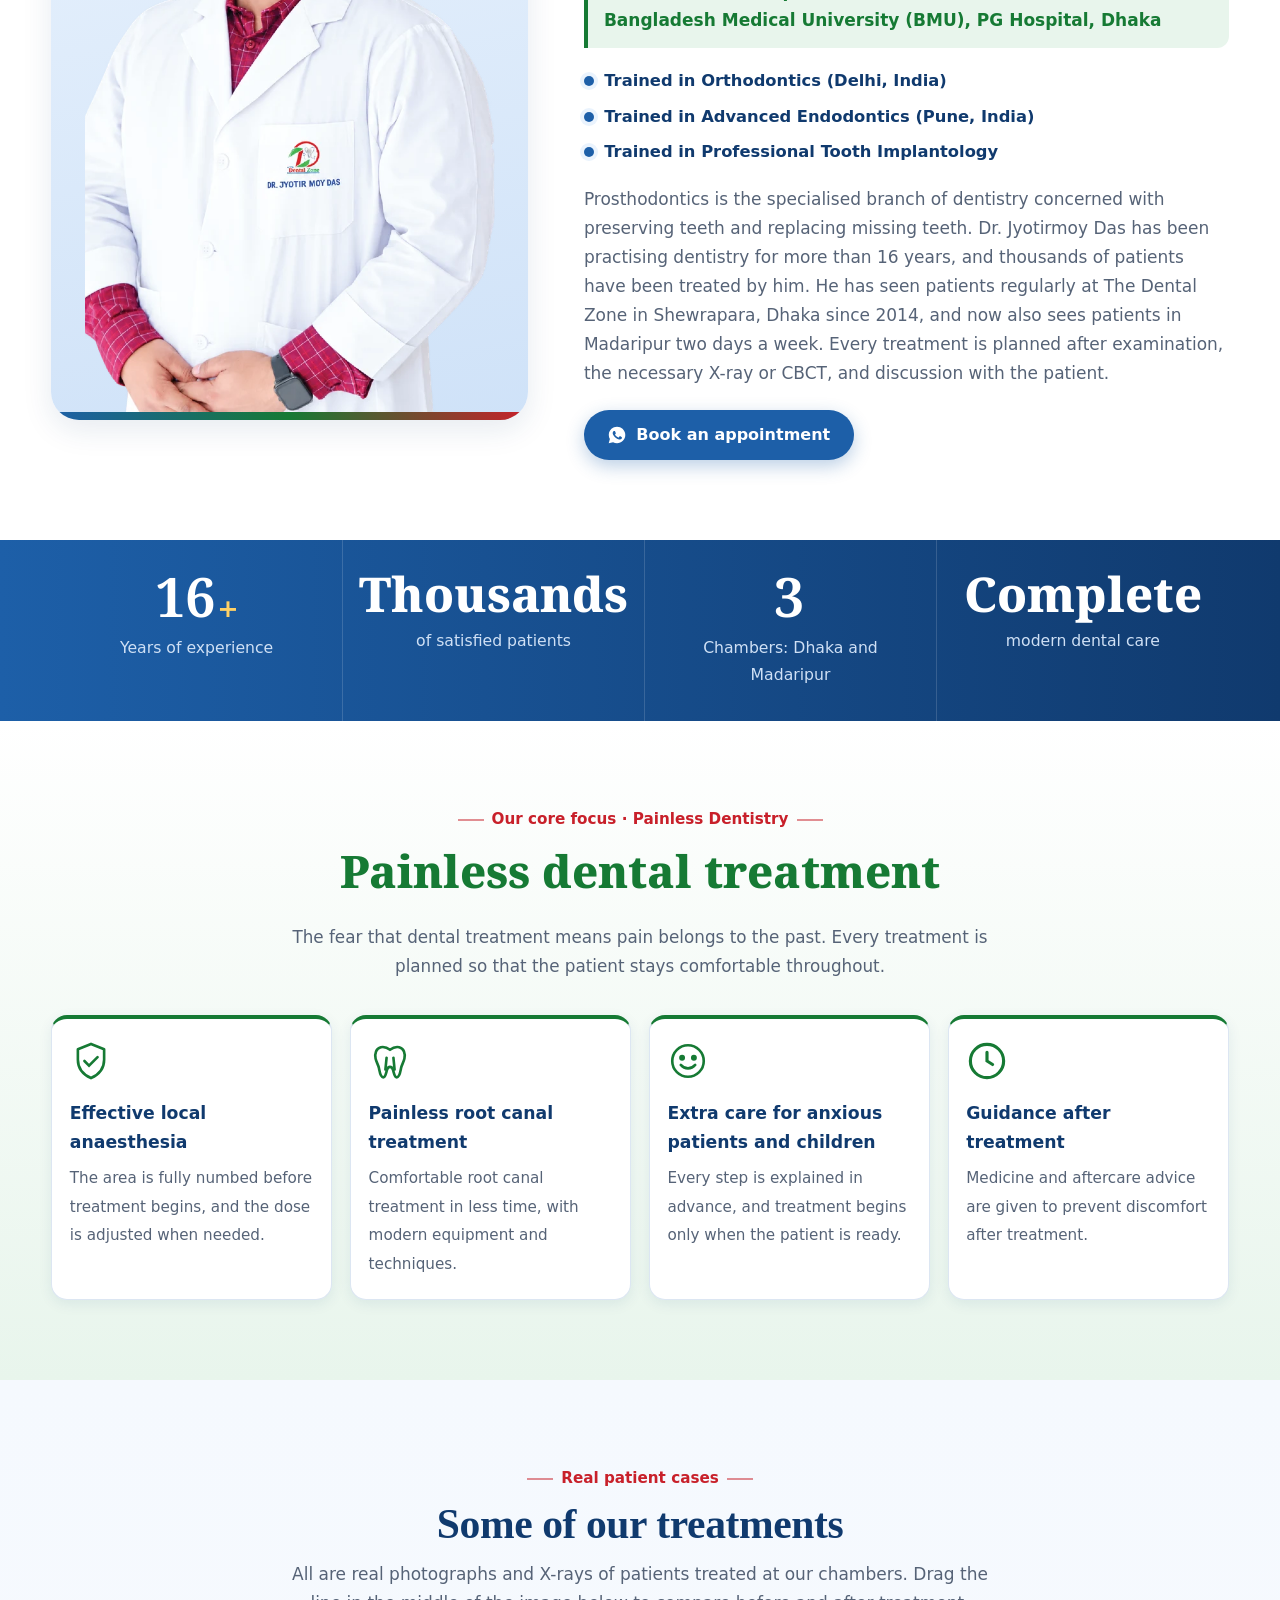
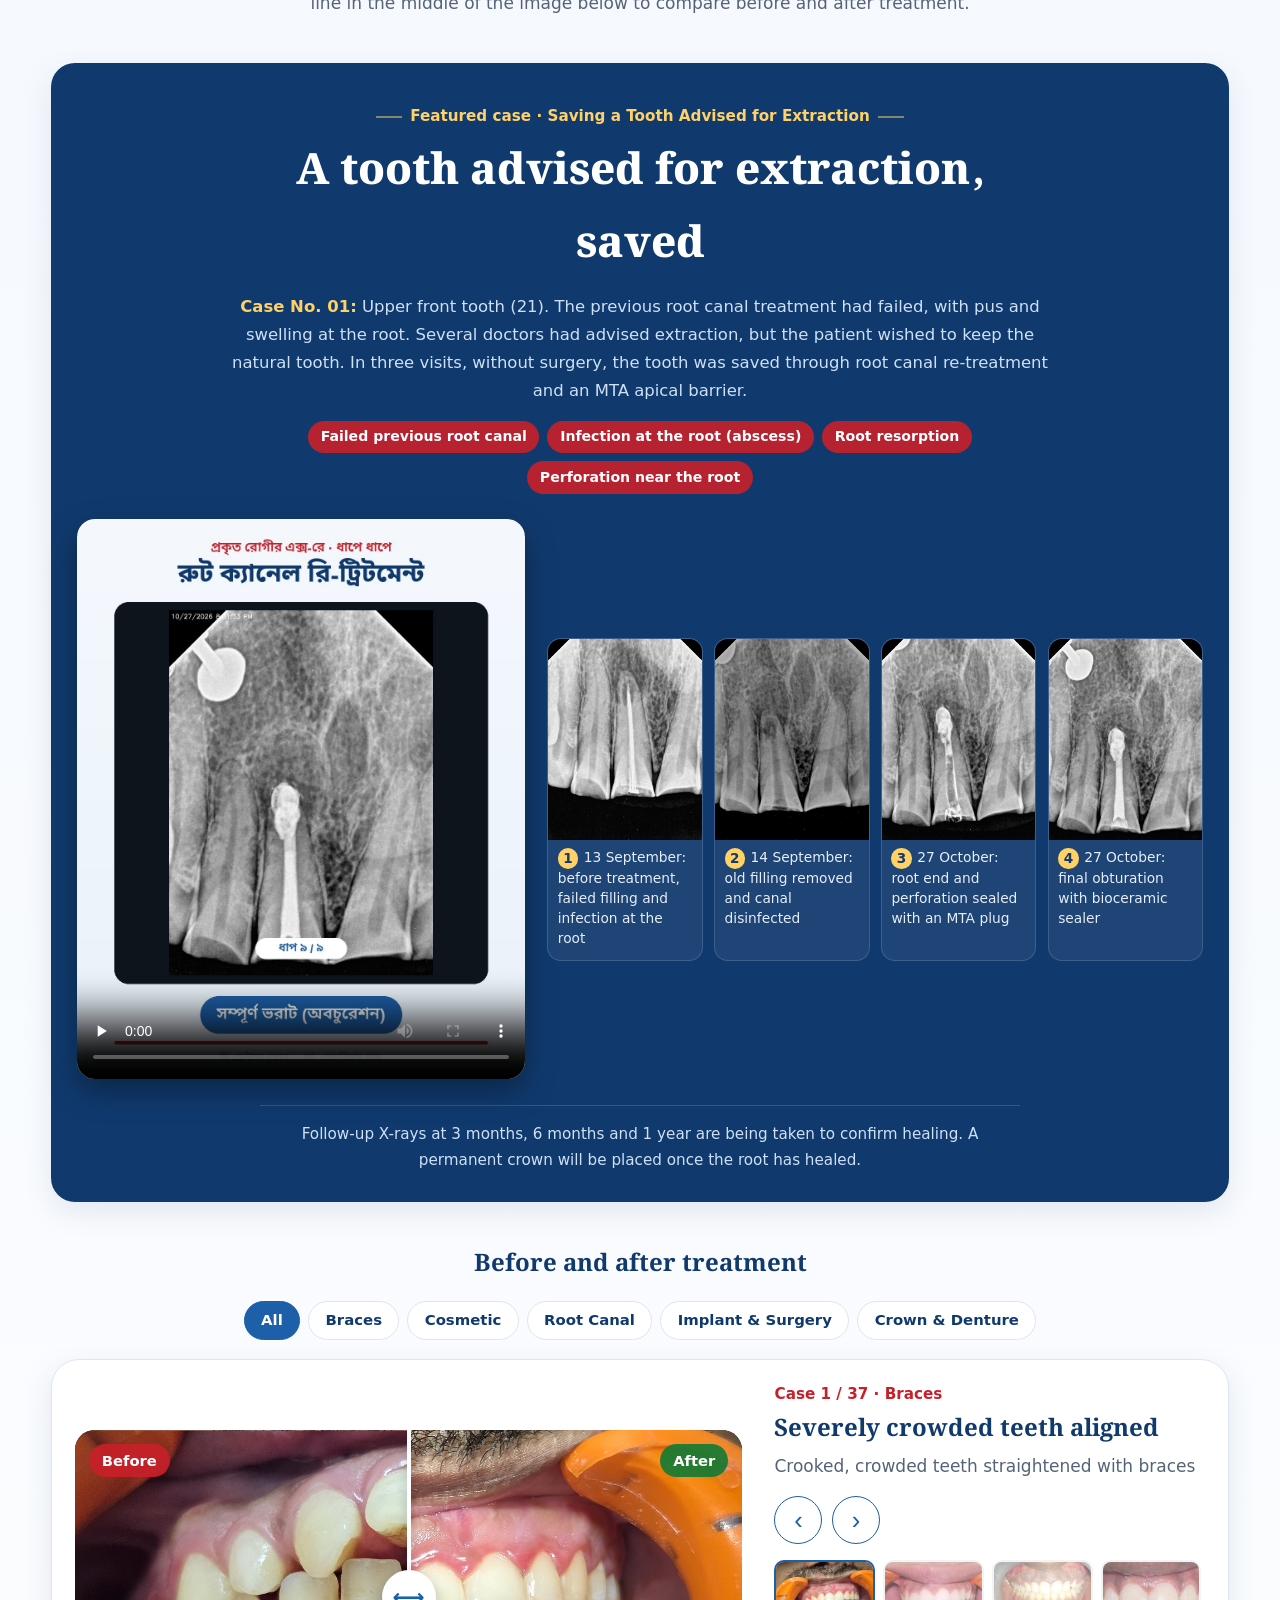
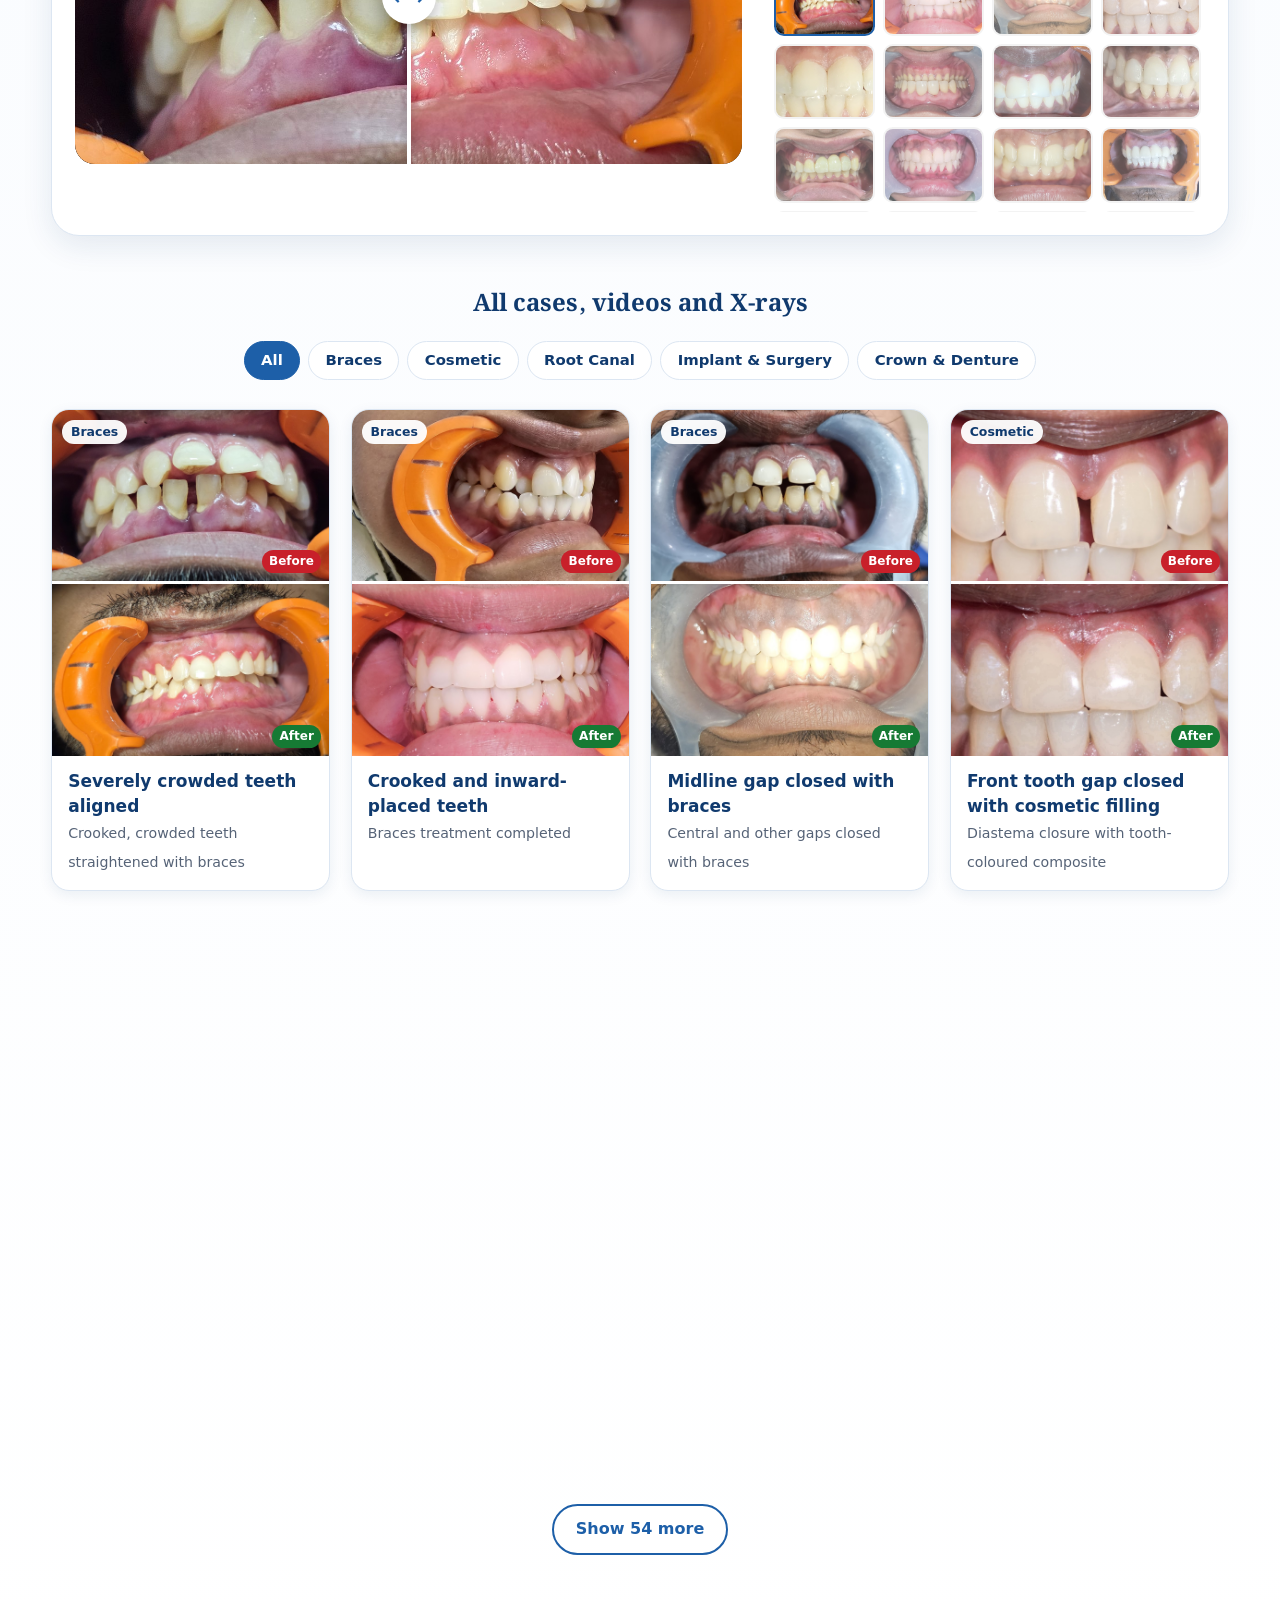
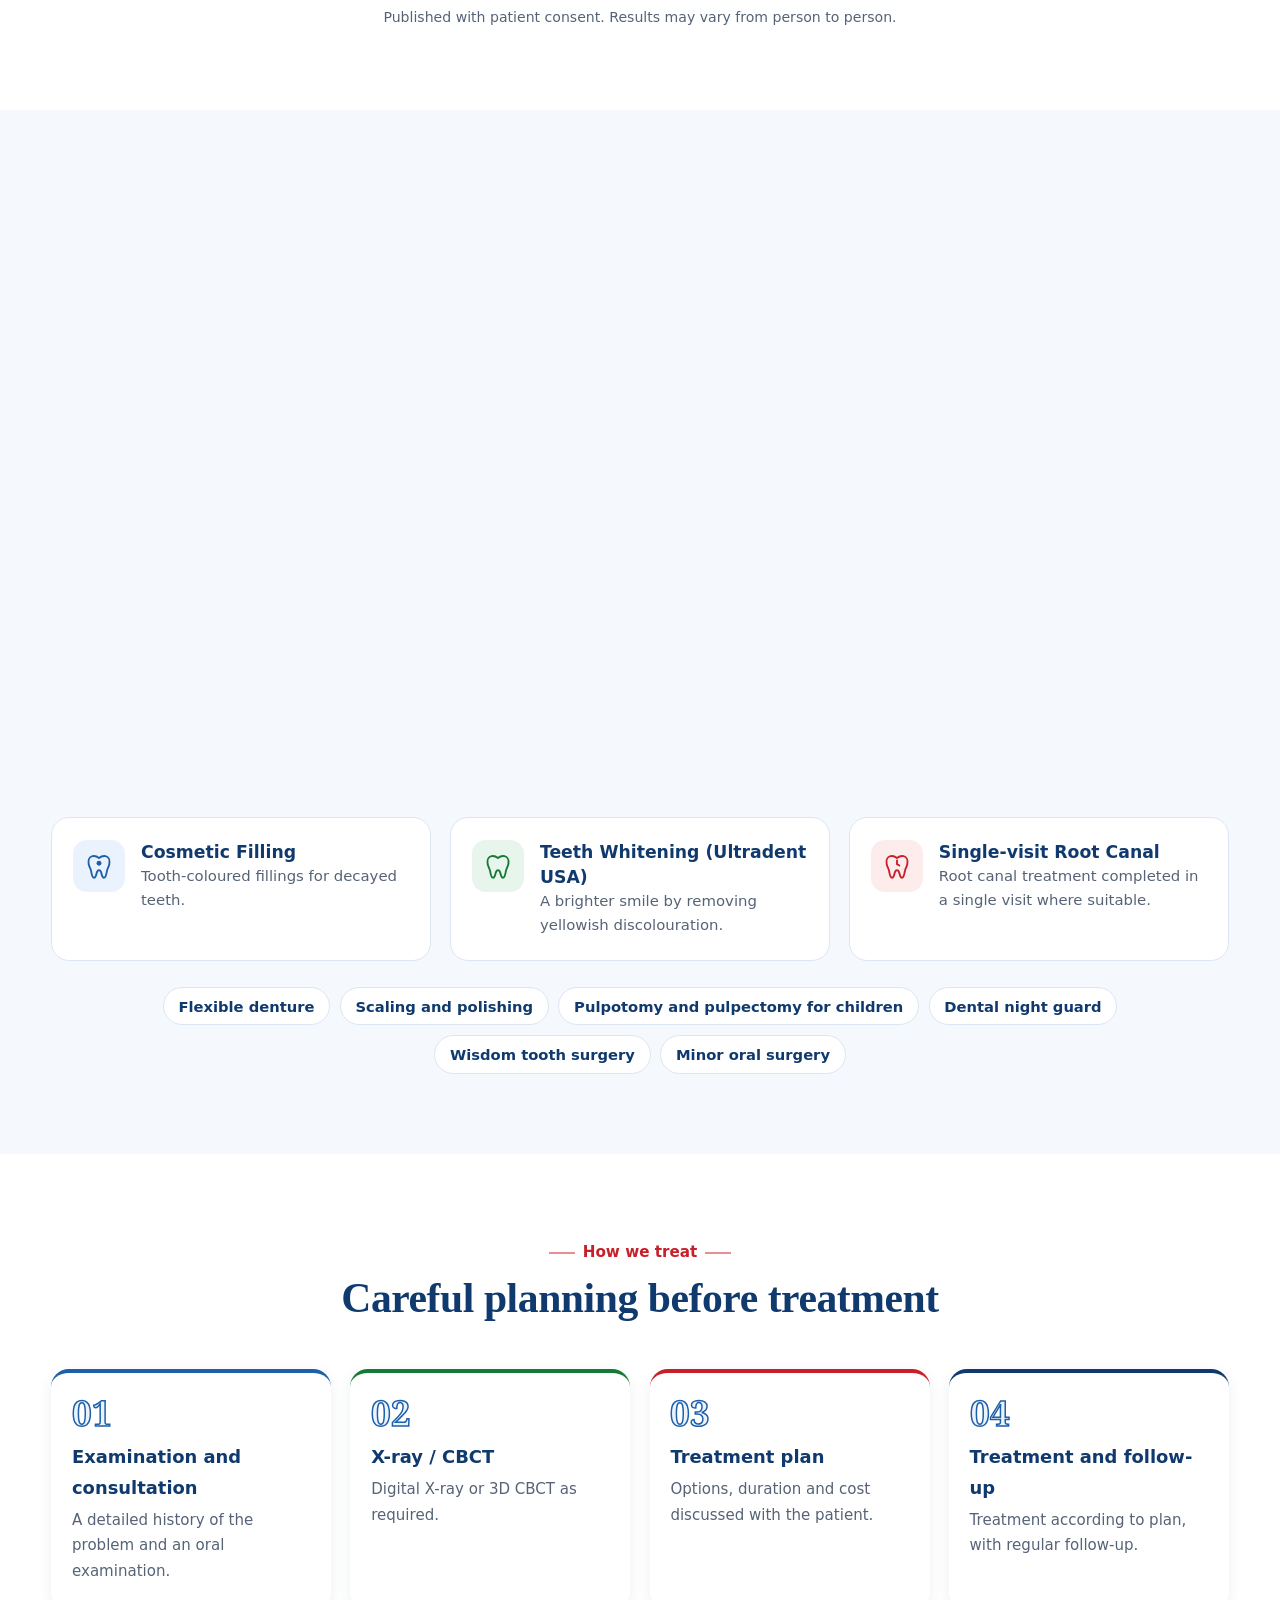
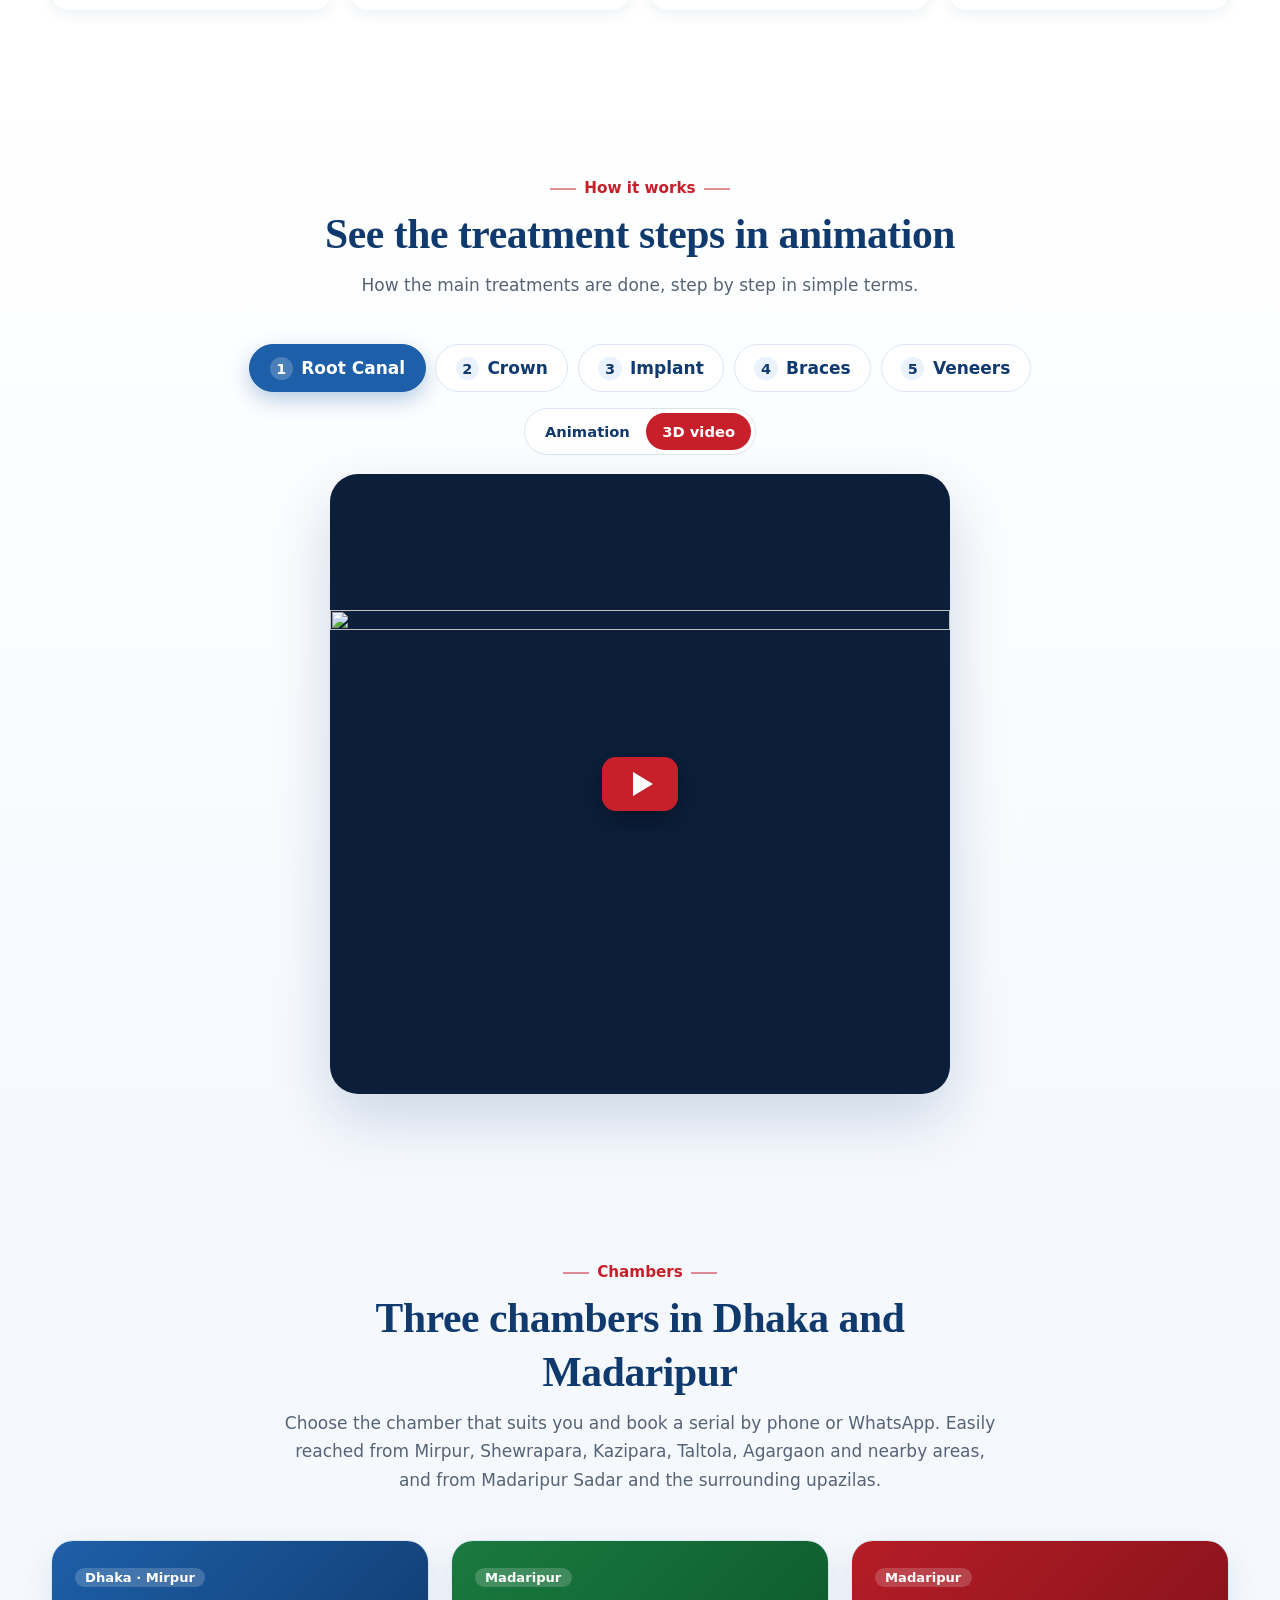
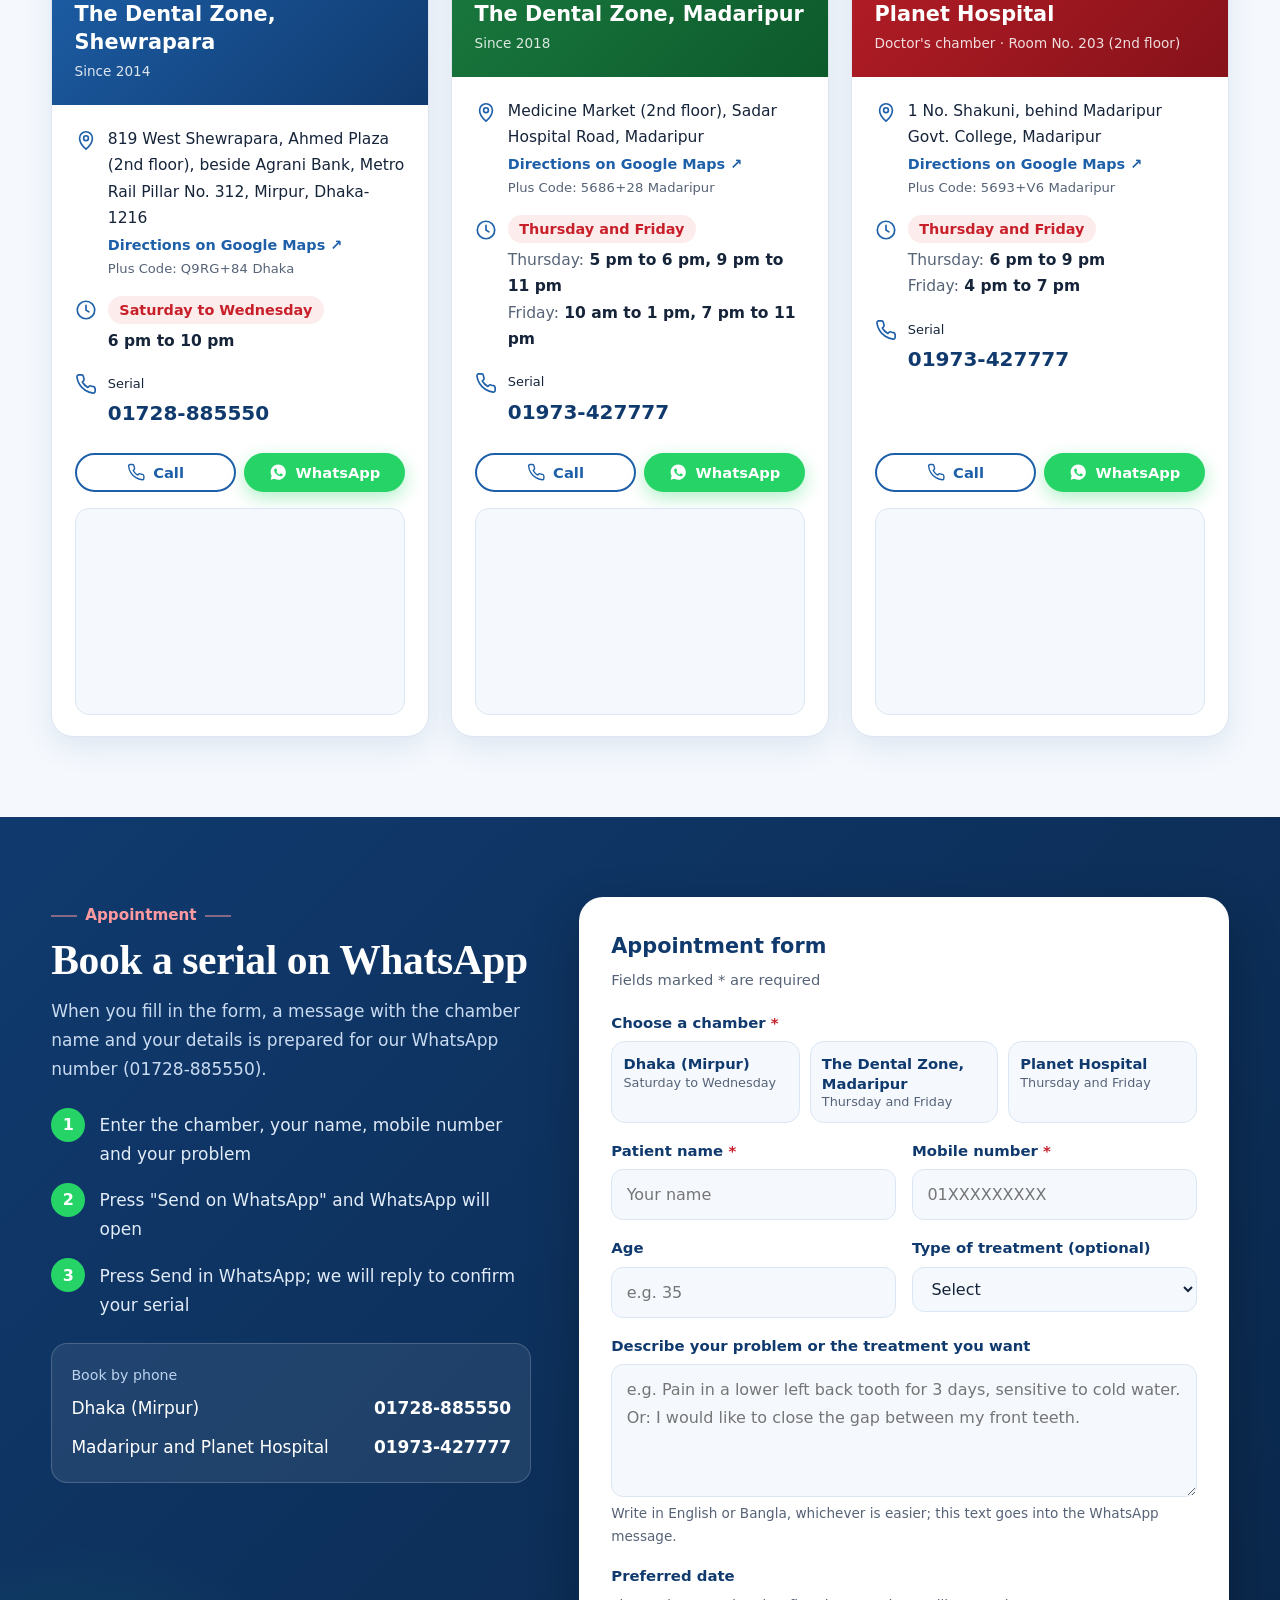
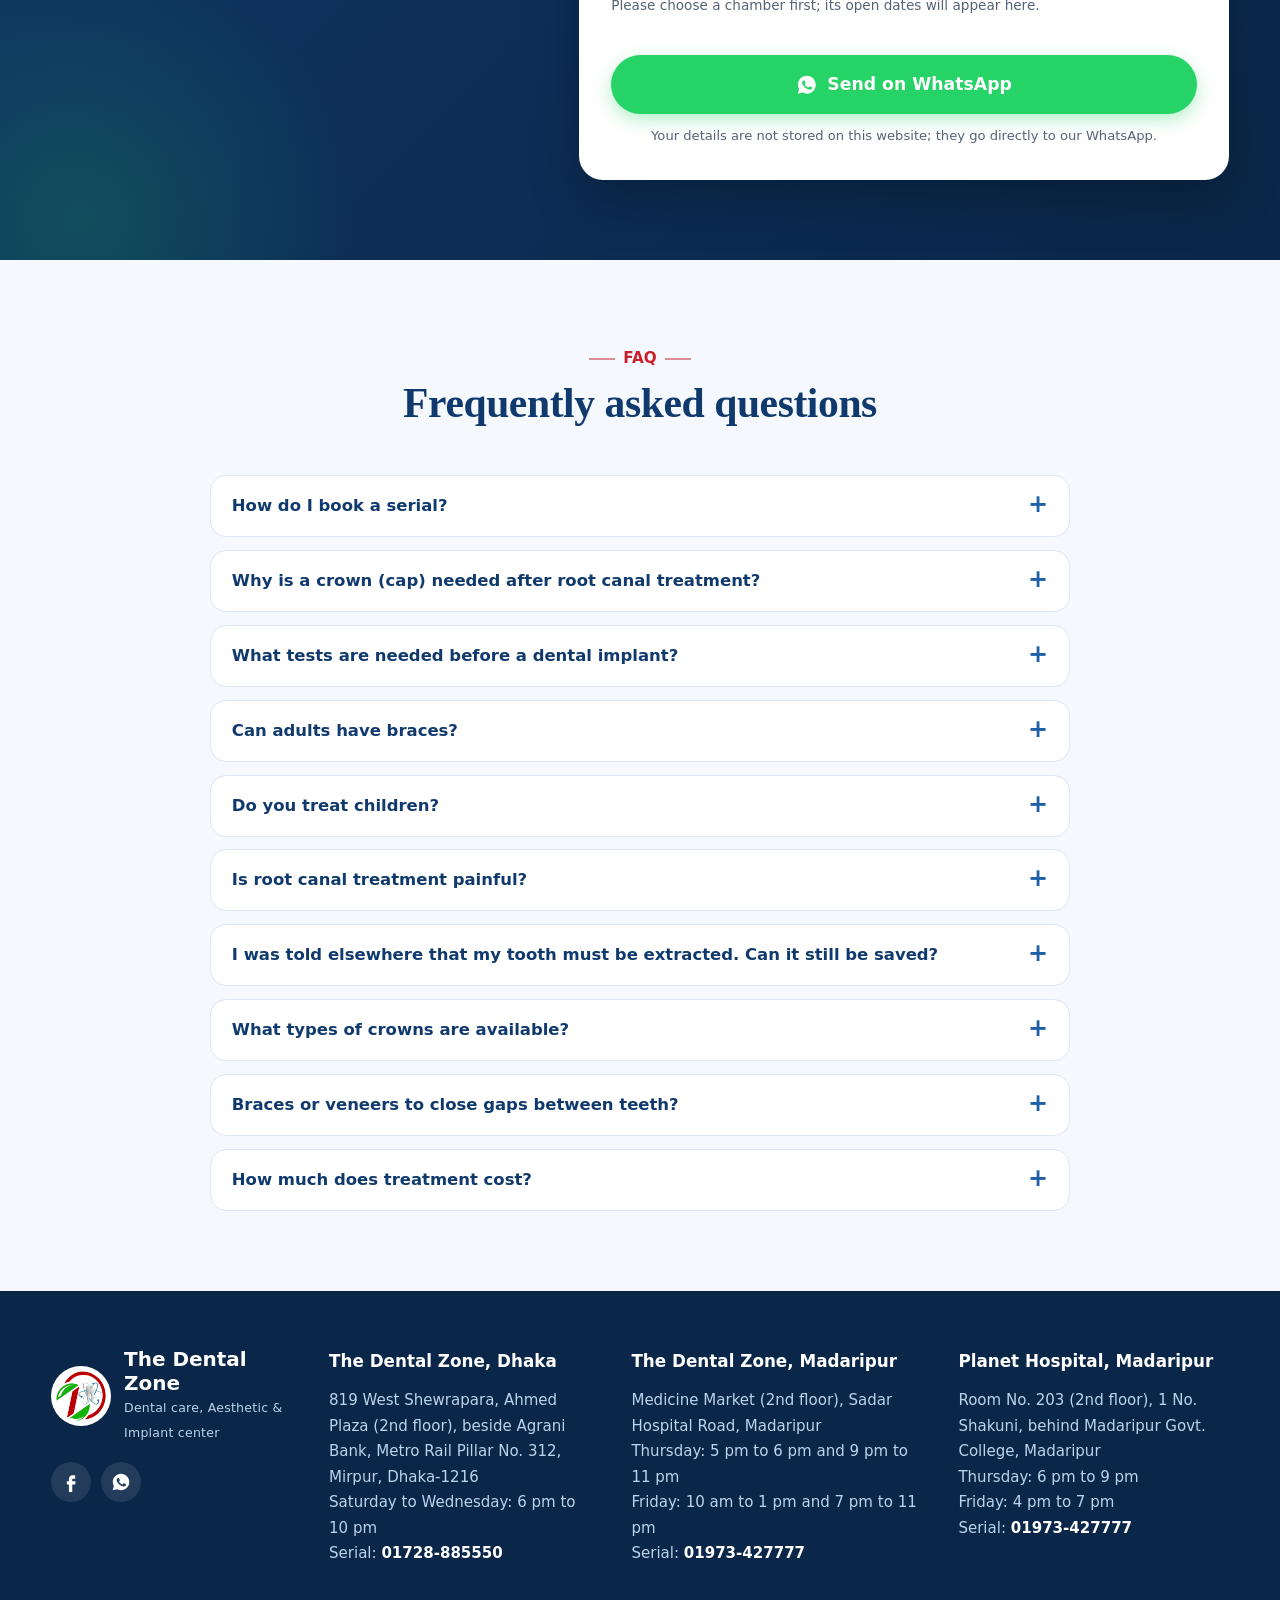
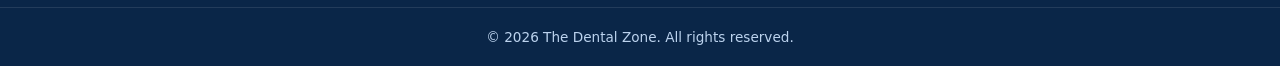
==== commit df277f4b: "Refine hero first impression and reorder sections to build trust Co-Authored-By: Claude Opus 5.5 <no" ====
--- a/en/index.html
+++ b/en/index.html
@@ -34,7 +34,7 @@
 <meta property="og:url" content="https://drjyotirmoy.com/en/">
 <meta name="twitter:card" content="summary_large_image">
 <meta name="twitter:image" content="https://drjyotirmoy.com/assets/img/og-cover-painless.jpg">
-<link rel="stylesheet" href="../styles.css?v=20261119b">
+<link rel="stylesheet" href="../styles.css?v=20261120a">
 <script type="application/ld+json">
 {"@context": "https://schema.org", "@graph": [{"@type": "WebSite", "@id": "https://drjyotirmoy.com/#website", "url": "https://drjyotirmoy.com/", "name": "দি ডেন্টাল জোন · Dr. Jyotirmoy Das", "inLanguage": ["bn-BD", "en"], "publisher": {"@id": "https://drjyotirmoy.com/#org"}}, {"@type": "WebPage", "@id": "https://drjyotirmoy.com/en/#webpage", "url": "https://drjyotirmoy.com/en/", "name": "Dr. Jyotirmoy Das, Dentist in Dhaka and Madaripur", "inLanguage": "en", "isPartOf": {"@id": "https://drjyotirmoy.com/#website"}, "about": {"@id": "https://drjyotirmoy.com/#doctor"}}, {"@type": "MedicalOrganization", "@id": "https://drjyotirmoy.com/#org", "name": "The Dental Zone", "alternateName": "দি ডেন্টাল জোন", "url": "https://drjyotirmoy.com/", "logo": "https://drjyotirmoy.com/assets/img/logo-full.jpg", "slogan": "Dental care, Aesthetic & Implant center", "foundingDate": "2014", "sameAs": ["https://www.facebook.com/dentalzone.bd"], "subOrganization": [{"@id": "https://drjyotirmoy.com/#dhaka"}, {"@id": "https://drjyotirmoy.com/#madaripur"}]}, {"@type": ["Physician", "Person"], "@id": "https://drjyotirmoy.com/#doctor", "name": "Dr. Jyotirmoy Das", "alternateName": "ডা. জ্যোতির্ময় দাস", "url": "https://drjyotirmoy.com/#doctor", "image": "https://drjyotirmoy.com/assets/img/dr-jyotirmoy-das.webp", "jobTitle": "Dental Surgeon (Prosthodontist)", "medicalSpecialty": "Dentistry", "description": "BDS (Dhaka Dental College); MS (Prosthodontics); FCPS Final Part (Prosthodontics); Medical Officer, Department of Prosthodontics, Bangladesh Medical University (PG Hospital), Dhaka. Trained in Orthodontics (Delhi), Advanced Endodontics (Pune) and Dental Implantology.", "alumniOf": {"@type": "CollegeOrUniversity", "name": "Dhaka Dental College"}, "worksFor": [{"@id": "https://drjyotirmoy.com/#dhaka"}, {"@id": "https://drjyotirmoy.com/#madaripur"}, {"@id": "https://drjyotirmoy.com/#planet"}], "knowsLanguage": ["bn", "en"]}, {"@type": "Dentist", "@id": "https://drjyotirmoy.com/#dhaka", "name": "The Dental Zone, Shewrapara, Mirpur, Dhaka", "alternateName": "দি ডেন্টাল জোন, শেওড়াপাড়া, মিরপুর, ঢাকা", "telephone": "+8801728885550", "foundingDate": "2014", "address": {"@type": "PostalAddress", "streetAddress": "819 West Shewrapara, Ahmed Plaza (2nd floor), beside Agrani Bank, Metro Rail Pillar 312", "addressLocality": "Mirpur, Dhaka", "addressRegion": "Dhaka", "postalCode": "1216", "addressCountry": "BD"}, "geo": {"@type": "GeoCoordinates", "latitude": 23.790812, "longitude": 90.375312}, "hasMap": "https://www.google.com/maps/search/?api=1&query=7MMGQ9RG%2B84", "areaServed": ["Mirpur", "Shewrapara", "Kazipara", "Taltola", "Agargaon", "Dhaka"], "openingHoursSpecification": [{"@type": "OpeningHoursSpecification", "dayOfWeek": ["Saturday", "Sunday", "Monday", "Tuesday", "Wednesday"], "opens": "18:00", "closes": "22:00"}], "medicalSpecialty": "Dentistry", "url": "https://drjyotirmoy.com/", "image": "https://drjyotirmoy.com/assets/img/og-cover-painless.jpg", "logo": "https://drjyotirmoy.com/assets/img/logo-full.jpg", "priceRange": "৳৳", "currenciesAccepted": "BDT", "employee": {"@id": "https://drjyotirmoy.com/#doctor"}, "parentOrganization": {"@id": "https://drjyotirmoy.com/#org"}, "sameAs": ["https://www.facebook.com/dentalzone.bd"], "hasOfferCatalog": {"@type": "OfferCatalog", "name": "Dental services", "itemListElement": [{"@type": "Offer", "itemOffered": {"@type": "MedicalProcedure", "name": "Root canal treatment (রুট ক্যানেল চিকিৎসা)"}}, {"@type": "Offer", "itemOffered": {"@type": "MedicalProcedure", "name": "Dental crown and bridge (ক্যাপ-ব্রিজ)"}}, {"@type": "Offer", "itemOffered": {"@type": "MedicalProcedure", "name": "Dental implant (ডেন্টাল ইমপ্ল্যান্ট)"}}, {"@type": "Offer", "itemOffered": {"@type": "MedicalProcedure", "name": "Orthodontic braces (ব্রেস)"}}, {"@type": "Offer", "itemOffered": {"@type": "MedicalProcedure", "name": "Dental veneers (ভিনিয়ার)"}}, {"@type": "Offer", "itemOffered": {"@type": "MedicalProcedure", "name": "Diastema closure (ডায়াস্টেমা ক্লোজার)"}}, {"@type": "Offer", "itemOffered": {"@type": "MedicalProcedure", "name": "Cosmetic filling"}}, {"@type": "Offer", "itemOffered": {"@type": "MedicalProcedure", "name": "Teeth whitening"}}, {"@type": "Offer", "itemOffered": {"@type": "MedicalProcedure", "name": "Single-visit root canal"}}, {"@type": "Offer", "itemOffered": {"@type": "MedicalProcedure", "name": "Flexible denture"}}, {"@type": "Offer", "itemOffered": {"@type": "MedicalProcedure", "name": "Scaling and polishing"}}, {"@type": "Offer", "itemOffered": {"@type": "MedicalProcedure", "name": "Pediatric dentistry"}}, {"@type": "Offer", "itemOffered": {"@type": "MedicalProcedure", "name": "Wisdom tooth surgery"}}, {"@type": "Offer", "itemOffered": {"@type": "MedicalProcedure", "name": "Minor oral surgery"}}, {"@type": "Offer", "itemOffered": {"@type": "MedicalProcedure", "name": "Night guard"}}]}, "availableLanguage": ["bn", "en"]}, {"@type": "Dentist", "@id": "https://drjyotirmoy.com/#madaripur", "name": "The Dental Zone, Madaripur", "alternateName": "দি ডেন্টাল জোন, মাদারীপুর", "telephone": "+8801973427777", "foundingDate": "2018", "address": {"@type": "PostalAddress", "streetAddress": "Medicine Market (2nd floor), Sadar Hospital Road", "addressLocality": "Madaripur", "addressRegion": "Dhaka Division", "addressCountry": "BD"}, "geo": {"@type": "GeoCoordinates", "latitude": 23.165062, "longitude": 90.210813}, "hasMap": "https://www.google.com/maps/search/?api=1&query=7MMG5686%2B28", "areaServed": ["Madaripur", "Madaripur Sadar", "Shibchar", "Kalkini", "Rajoir", "Dasar"], "openingHoursSpecification": [{"@type": "OpeningHoursSpecification", "dayOfWeek": "Thursday", "opens": "17:00", "closes": "18:00"}, {"@type": "OpeningHoursSpecification", "dayOfWeek": "Thursday", "opens": "21:00", "closes": "23:00"}, {"@type": "OpeningHoursSpecification", "dayOfWeek": "Friday", "opens": "10:00", "closes": "13:00"}, {"@type": "OpeningHoursSpecification", "dayOfWeek": "Friday", "opens": "19:00", "closes": "23:00"}], "medicalSpecialty": "Dentistry", "url": "https://drjyotirmoy.com/", "image": "https://drjyotirmoy.com/assets/img/og-cover-painless.jpg", "logo": "https://drjyotirmoy.com/assets/img/logo-full.jpg", "priceRange": "৳৳", "currenciesAccepted": "BDT", "employee": {"@id": "https://drjyotirmoy.com/#doctor"}, "parentOrganization": {"@id": "https://drjyotirmoy.com/#org"}, "sameAs": ["https://www.facebook.com/dentalzone.bd"], "hasOfferCatalog": {"@type": "OfferCatalog", "name": "Dental services", "itemListElement": [{"@type": "Offer", "itemOffered": {"@type": "MedicalProcedure", "name": "Root canal treatment (রুট ক্যানেল চিকিৎসা)"}}, {"@type": "Offer", "itemOffered": {"@type": "MedicalProcedure", "name": "Dental crown and bridge (ক্যাপ-ব্রিজ)"}}, {"@type": "Offer", "itemOffered": {"@type": "MedicalProcedure", "name": "Dental implant (ডেন্টাল ইমপ্ল্যান্ট)"}}, {"@type": "Offer", "itemOffered": {"@type": "MedicalProcedure", "name": "Orthodontic braces (ব্রেস)"}}, {"@type": "Offer", "itemOffered": {"@type": "MedicalProcedure", "name": "Dental veneers (ভিনিয়ার)"}}, {"@type": "Offer", "itemOffered": {"@type": "MedicalProcedure", "name": "Diastema closure (ডায়াস্টেমা ক্লোজার)"}}, {"@type": "Offer", "itemOffered": {"@type": "MedicalProcedure", "name": "Cosmetic filling"}}, {"@type": "Offer", "itemOffered": {"@type": "MedicalProcedure", "name": "Teeth whitening"}}, {"@type": "Offer", "itemOffered": {"@type": "MedicalProcedure", "name": "Single-visit root canal"}}, {"@type": "Offer", "itemOffered": {"@type": "MedicalProcedure", "name": "Flexible denture"}}, {"@type": "Offer", "itemOffered": {"@type": "MedicalProcedure", "name": "Scaling and polishing"}}, {"@type": "Offer", "itemOffered": {"@type": "MedicalProcedure", "name": "Pediatric dentistry"}}, {"@type": "Offer", "itemOffered": {"@type": "MedicalProcedure", "name": "Wisdom tooth surgery"}}, {"@type": "Offer", "itemOffered": {"@type": "MedicalProcedure", "name": "Minor oral surgery"}}, {"@type": "Offer", "itemOffered": {"@type": "MedicalProcedure", "name": "Night guard"}}]}, "availableLanguage": ["bn", "en"]}, {"@type": "Dentist", "@id": "https://drjyotirmoy.com/#planet", "name": "Dr. Jyotirmoy Das, Dental Chamber, Planet Hospital, Madaripur", "alternateName": "ডা. জ্যোতির্ময় দাস, প্ল্যানেট হাসপাতাল, মাদারীপুর", "telephone": "+8801973427777", "address": {"@type": "PostalAddress", "streetAddress": "Room 203 (2nd floor), Planet Hospital, 1 No. Shakuni, behind Madaripur Govt. College", "addressLocality": "Madaripur", "addressRegion": "Dhaka Division", "addressCountry": "BD"}, "geo": {"@type": "GeoCoordinates", "latitude": 23.169687, "longitude": 90.203063}, "hasMap": "https://www.google.com/maps/search/?api=1&query=7MMG5693%2BV6", "areaServed": ["Madaripur", "Madaripur Sadar"], "openingHoursSpecification": [{"@type": "OpeningHoursSpecification", "dayOfWeek": "Thursday", "opens": "18:00", "closes": "21:00"}, {"@type": "OpeningHoursSpecification", "dayOfWeek": "Friday", "opens": "16:00", "closes": "19:00"}], "medicalSpecialty": "Dentistry", "url": "https://drjyotirmoy.com/", "image": "https://drjyotirmoy.com/assets/img/og-cover-painless.jpg", "logo": "https://drjyotirmoy.com/assets/img/logo-full.jpg", "priceRange": "৳৳", "currenciesAccepted": "BDT", "employee": {"@id": "https://drjyotirmoy.com/#doctor"}, "sameAs": ["https://www.facebook.com/dentalzone.bd"], "hasOfferCatalog": {"@type": "OfferCatalog", "name": "Dental services", "itemListElement": [{"@type": "Offer", "itemOffered": {"@type": "MedicalProcedure", "name": "Root canal treatment (রুট ক্যানেল চিকিৎসা)"}}, {"@type": "Offer", "itemOffered": {"@type": "MedicalProcedure", "name": "Dental crown and bridge (ক্যাপ-ব্রিজ)"}}, {"@type": "Offer", "itemOffered": {"@type": "MedicalProcedure", "name": "Dental implant (ডেন্টাল ইমপ্ল্যান্ট)"}}, {"@type": "Offer", "itemOffered": {"@type": "MedicalProcedure", "name": "Orthodontic braces (ব্রেস)"}}, {"@type": "Offer", "itemOffered": {"@type": "MedicalProcedure", "name": "Dental veneers (ভিনিয়ার)"}}, {"@type": "Offer", "itemOffered": {"@type": "MedicalProcedure", "name": "Diastema closure (ডায়াস্টেমা ক্লোজার)"}}, {"@type": "Offer", "itemOffered": {"@type": "MedicalProcedure", "name": "Cosmetic filling"}}, {"@type": "Offer", "itemOffered": {"@type": "MedicalProcedure", "name": "Teeth whitening"}}, {"@type": "Offer", "itemOffered": {"@type": "MedicalProcedure", "name": "Single-visit root canal"}}, {"@type": "Offer", "itemOffered": {"@type": "MedicalProcedure", "name": "Flexible denture"}}, {"@type": "Offer", "itemOffered": {"@type": "MedicalProcedure", "name": "Scaling and polishing"}}, {"@type": "Offer", "itemOffered": {"@type": "MedicalProcedure", "name": "Pediatric dentistry"}}, {"@type": "Offer", "itemOffered": {"@type": "MedicalProcedure", "name": "Wisdom tooth surgery"}}, {"@type": "Offer", "itemOffered": {"@type": "MedicalProcedure", "name": "Minor oral surgery"}}, {"@type": "Offer", "itemOffered": {"@type": "MedicalProcedure", "name": "Night guard"}}]}, "availableLanguage": ["bn", "en"]}, {"@type": "FAQPage", "@id": "https://drjyotirmoy.com/en/#faq", "mainEntity": [{"@type": "Question", "name": "How do I book a serial?", "acceptedAnswer": {"@type": "Answer", "text": "Fill in the form above and send it on WhatsApp, or call directly. Dhaka chamber: 01728-885550; Madaripur and Planet Hospital: 01973-427777."}}, {"@type": "Question", "name": "Why is a crown (cap) needed after root canal treatment?", "acceptedAnswer": {"@type": "Answer", "text": "After root canal treatment a tooth becomes relatively brittle, especially a back tooth. A crown protects it from fracture and restores chewing function."}}, {"@type": "Question", "name": "What tests are needed before a dental implant?", "acceptedAnswer": {"@type": "Answer", "text": "Usually a CBCT (3D X-ray) is taken to assess the quantity and quality of the bone. The implant size and position are planned from it. General health, such as whether diabetes is controlled, is also considered."}}, {"@type": "Question", "name": "Can adults have braces?", "acceptedAnswer": {"@type": "Answer", "text": "Yes. Adults with healthy teeth and gums can have braces. The length of treatment depends on the condition of the teeth."}}, {"@type": "Question", "name": "Do you treat children?", "acceptedAnswer": {"@type": "Answer", "text": "Yes. Pulpotomy, pulpectomy, fillings and other necessary treatment of milk teeth are provided for children."}}, {"@type": "Question", "name": "Is root canal treatment painful?", "acceptedAnswer": {"@type": "Answer", "text": "No. The area is fully numbed with local anaesthesia before treatment, so pain is usually not felt during the procedure. Mild discomfort may last a few days afterwards and settles with the prescribed medicine."}}, {"@type": "Question", "name": "I was told elsewhere that my tooth must be extracted. Can it still be saved?", "acceptedAnswer": {"@type": "Answer", "text": "In many cases, yes. If a previous root canal has failed, re-treatment, removal of a broken file or sealing the root end with MTA can save the tooth. The doctor will advise after reviewing the X-ray."}}, {"@type": "Question", "name": "What types of crowns are available?", "acceptedAnswer": {"@type": "Answer", "text": "Metal, metal-ceramic and metal-free (such as zirconia) crowns are offered according to need and budget. For front teeth, natural-looking metal-free crowns usually give the best result."}}, {"@type": "Question", "name": "Braces or veneers to close gaps between teeth?", "acceptedAnswer": {"@type": "Answer", "text": "It depends on the size of the gap and the position of the teeth. Braces are suitable when teeth are protruding or crooked; for small gaps, composite or veneers are a quick alternative. The right method is advised after examination."}}, {"@type": "Question", "name": "How much does treatment cost?", "acceptedAnswer": {"@type": "Answer", "text": "Cost depends on the type of treatment, the number of teeth and the materials used. An estimate is given in advance with the treatment plan after examination."}}]}]}
 </script>
@@ -90,10 +90,10 @@
   <button class="menu-btn" aria-label="Menu" aria-expanded="false"><span></span><span></span><span></span></button>
   <nav class="nav" aria-label="Main menu">
    <a href="#doctor">Doctor</a>
+   <a href="#cases">Our Cases</a>
    <a href="#services">Services</a>
+   <a href="#how">How It Works</a>
    <a href="#chambers">Chambers</a>
-   <a href="#cases">Our Cases</a>
-   <a href="#how">How It Works</a>
    <a href="#faq">FAQ</a>
    <a class="btn btn-wa btn-sm" href="#appointment"><svg><use href="#i-wa"/></svg>Book a Serial</a>
   </nav>
@@ -108,7 +108,13 @@
    <span class="kicker">Modern dental care</span>
    <h1><span class="g">Your trusted place</span><br><span class="r">for dental care</span></h1>
    <div class="pain-badge"><svg><use href="#i-shield"/></svg><span><b>Painless treatment</b></span></div>
-   <p class="lead"><strong>Dr. Jyotirmoy Das</strong>, BDS, MS (Prosthodontics). More than 16 years of experience in dentistry. All modern dental treatment, including root canal treatment, crowns and bridges, dental implants, braces and veneers, after examination, X-rays and careful planning. Three chambers in Dhaka and Madaripur.</p>
+   <div class="hero-doc">
+    <b>Dr. Jyotirmoy Das</b>
+    <span class="hd-deg">BDS (Dhaka Dental College) · MS (Prosthodontics) · FCPS (Final Part)</span>
+    <span class="hd-post">Medical Officer, Department of Prosthodontics, BMU (PG Hospital), Dhaka</span>
+   </div>
+   <p class="lead">Over 16 years of clinical experience, trusted by thousands of patients. Every treatment begins with a thorough examination, X-ray and a clear plan, so that care is safe, effective and comfortable.</p>
+   <ul class="hero-svc"><li>Root Canal</li><li>Crown &amp; Bridge</li><li>Dental Implant</li><li>Braces</li><li>Veneers</li></ul>
    <div class="hero-cta">
     <a class="btn btn-wa" href="#appointment"><svg><use href="#i-wa"/></svg>Book a serial on WhatsApp</a>
     <a class="btn btn-ghost" href="#chambers"><svg><use href="#i-pin"/></svg>Chambers and hours</a>
@@ -188,6 +194,56 @@
  </div>
 </section>
 
+<!-- RESULTS (content comes from data/gallery.json; edit it from the admin panel) -->
+<section class="results" id="cases">
+ <div class="container">
+  <div class="sec-head reveal">
+   <span class="eyebrow">Real patient cases</span>
+   <h2>Some of our treatments</h2>
+   <p>All are real photographs and X-rays of patients treated at our chambers. Drag the line in the middle of the image below to compare before and after treatment.</p>
+  </div>
+  <div class="feat" id="featured-rct">
+  <div class="feat-head reveal">
+   <span class="eyebrow">Featured case · Saving a Tooth Advised for Extraction</span>
+   <h2>A tooth advised for extraction, saved</h2>
+   <p><b>Case No. 01:</b> Upper front tooth (21). The previous root canal treatment had failed, with pus and swelling at the root. Several doctors had advised extraction, but the patient wished to keep the natural tooth. In three visits, without surgery, the tooth was saved through root canal re-treatment and an MTA apical barrier.</p>
+   <div class="feat-tags"><span>Failed previous root canal</span><span>Infection at the root (abscess)</span><span>Root resorption</span><span>Perforation near the root</span></div>
+  </div>
+  <div class="feat-grid">
+   <div class="feat-video reveal"><video src="../assets/media/gallery/rct-retreatment-steps.mp4" poster="../assets/media/gallery/rct-retreatment-steps-poster.jpg" controls playsinline preload="none"></video></div>
+   <div class="feat-steps reveal">
+    <figure><img src="../assets/media/featured/rct-step1.jpg" alt="Before treatment" loading="lazy"><figcaption><b>1</b>13 September: before treatment, failed filling and infection at the root</figcaption></figure>
+    <figure><img src="../assets/media/featured/rct-step2.jpg" alt="Old filling removed" loading="lazy"><figcaption><b>2</b>14 September: old filling removed and canal disinfected</figcaption></figure>
+    <figure><img src="../assets/media/featured/rct-step3.jpg" alt="MTA plug" loading="lazy"><figcaption><b>3</b>27 October: root end and perforation sealed with an MTA plug</figcaption></figure>
+    <figure><img src="../assets/media/featured/rct-step4.jpg" alt="Final filling" loading="lazy"><figcaption><b>4</b>27 October: final obturation with bioceramic sealer</figcaption></figure>
+   </div>
+  </div>
+  <p class="feat-note reveal">Follow-up X-rays at 3 months, 6 months and 1 year are being taken to confirm healing. A permanent crown will be placed once the root has healed.</p>
+  </div>
+  <h3 class="g-head reveal">Before and after treatment</h3>
+  <div class="g-filters ba-filters" id="baFilters"></div>
+  <div class="ba-wrap reveal" id="baWrap">
+   <div class="ba" id="ba">
+    <img class="ba-after" alt="After treatment">
+    <img class="ba-before" alt="Before treatment">
+    <span class="ba-lab l">Before</span><span class="ba-lab r">After</span>
+    <div class="ba-handle"><span>⟷</span></div>
+   </div>
+   <div class="ba-side">
+    <div class="ba-count" id="baCount"></div>
+    <h3 id="baTitle"></h3>
+    <p id="baCap"></p>
+    <div class="ba-nav"><button type="button" id="baPrev" aria-label="Previous case">‹</button><button type="button" id="baNext" aria-label="Next case">›</button></div>
+    <div class="ba-thumbs" id="baThumbs"></div>
+   </div>
+  </div>
+  <h3 class="g-head reveal">All cases, videos and X-rays</h3>
+  <div class="g-filters" id="gFilters"></div>
+  <div class="g-grid" id="gGrid"></div>
+  <p class="note">Published with patient consent. Results may vary from person to person.</p>
+ </div>
+</section>
+
 <!-- SERVICES -->
 <section class="alt" id="services">
  <div class="container">
@@ -213,6 +269,22 @@
  </div>
 </section>
 
+<!-- PROCESS -->
+<section id="process">
+ <div class="container">
+  <div class="sec-head reveal">
+   <span class="eyebrow">How we treat</span>
+   <h2>Careful planning before treatment</h2>
+  </div>
+  <div class="steps">
+   <div class="step reveal"><div class="n">01</div><h3>Examination and consultation</h3><p>A detailed history of the problem and an oral examination.</p></div>
+   <div class="step reveal"><div class="n">02</div><h3>X-ray / CBCT</h3><p>Digital X-ray or 3D CBCT as required.</p></div>
+   <div class="step reveal"><div class="n">03</div><h3>Treatment plan</h3><p>Options, duration and cost discussed with the patient.</p></div>
+   <div class="step reveal"><div class="n">04</div><h3>Treatment and follow-up</h3><p>Treatment according to plan, with regular follow-up.</p></div>
+  </div>
+ </div>
+</section>
+
 <!-- EXPLAINERS (animated, drawn by explainer.js) -->
 <section class="explain" id="how">
  <div class="container">
@@ -226,72 +298,6 @@
   <div class="ex-stage reveal"><canvas id="exCanvas" width="1080" height="1080" aria-label="Treatment animation"></canvas>
    <div class="ex-video" id="exVideo" hidden></div>
    <button class="ex-play" id="exPlay" aria-label="Pause/play">❚❚</button></div>
- </div>
-</section>
-
-<!-- RESULTS (content comes from data/gallery.json; edit it from the admin panel) -->
-<section class="results" id="cases">
- <div class="container">
-  <div class="sec-head reveal">
-   <span class="eyebrow">Real patient cases</span>
-   <h2>Some of our treatments</h2>
-   <p>All are real photographs and X-rays of patients treated at our chambers. Drag the line in the middle of the image below to compare before and after treatment.</p>
-  </div>
-  <div class="feat" id="featured-rct">
-  <div class="feat-head reveal">
-   <span class="eyebrow">Featured case · Saving a Tooth Advised for Extraction</span>
-   <h2>A tooth advised for extraction, saved</h2>
-   <p><b>Case No. 01:</b> Upper front tooth (21). The previous root canal treatment had failed, with pus and swelling at the root. Several doctors had advised extraction, but the patient wished to keep the natural tooth. In three visits, without surgery, the tooth was saved through root canal re-treatment and an MTA apical barrier.</p>
-   <div class="feat-tags"><span>Failed previous root canal</span><span>Infection at the root (abscess)</span><span>Root resorption</span><span>Perforation near the root</span></div>
-  </div>
-  <div class="feat-grid">
-   <div class="feat-video reveal"><video src="../assets/media/gallery/rct-retreatment-steps.mp4" poster="../assets/media/gallery/rct-retreatment-steps-poster.jpg" controls playsinline preload="none"></video></div>
-   <div class="feat-steps reveal">
-    <figure><img src="../assets/media/featured/rct-step1.jpg" alt="Before treatment" loading="lazy"><figcaption><b>1</b>13 September: before treatment, failed filling and infection at the root</figcaption></figure>
-    <figure><img src="../assets/media/featured/rct-step2.jpg" alt="Old filling removed" loading="lazy"><figcaption><b>2</b>14 September: old filling removed and canal disinfected</figcaption></figure>
-    <figure><img src="../assets/media/featured/rct-step3.jpg" alt="MTA plug" loading="lazy"><figcaption><b>3</b>27 October: root end and perforation sealed with an MTA plug</figcaption></figure>
-    <figure><img src="../assets/media/featured/rct-step4.jpg" alt="Final filling" loading="lazy"><figcaption><b>4</b>27 October: final obturation with bioceramic sealer</figcaption></figure>
-   </div>
-  </div>
-  <p class="feat-note reveal">Follow-up X-rays at 3 months, 6 months and 1 year are being taken to confirm healing. A permanent crown will be placed once the root has healed.</p>
-  </div>
-  <h3 class="g-head reveal">Before and after treatment</h3>
-  <div class="g-filters ba-filters" id="baFilters"></div>
-  <div class="ba-wrap reveal" id="baWrap">
-   <div class="ba" id="ba">
-    <img class="ba-after" alt="After treatment">
-    <img class="ba-before" alt="Before treatment">
-    <span class="ba-lab l">Before</span><span class="ba-lab r">After</span>
-    <div class="ba-handle"><span>⟷</span></div>
-   </div>
-   <div class="ba-side">
-    <div class="ba-count" id="baCount"></div>
-    <h3 id="baTitle"></h3>
-    <p id="baCap"></p>
-    <div class="ba-nav"><button type="button" id="baPrev" aria-label="Previous case">‹</button><button type="button" id="baNext" aria-label="Next case">›</button></div>
-    <div class="ba-thumbs" id="baThumbs"></div>
-   </div>
-  </div>
-  <h3 class="g-head reveal">All cases, videos and X-rays</h3>
-  <div class="g-filters" id="gFilters"></div>
-  <div class="g-grid" id="gGrid"></div>
-  <p class="note">Published with patient consent. Results may vary from person to person.</p>
- </div>
-</section>
-
-<!-- PROCESS -->
-<section id="process">
- <div class="container">
-  <div class="sec-head reveal">
-   <span class="eyebrow">How we treat</span>
-   <h2>Careful planning before treatment</h2>
-  </div>
-  <div class="steps">
-   <div class="step reveal"><div class="n">01</div><h3>Examination and consultation</h3><p>A detailed history of the problem and an oral examination.</p></div>
-   <div class="step reveal"><div class="n">02</div><h3>X-ray / CBCT</h3><p>Digital X-ray or 3D CBCT as required.</p></div>
-   <div class="step reveal"><div class="n">03</div><h3>Treatment plan</h3><p>Options, duration and cost discussed with the patient.</p></div>
-   <div class="step reveal"><div class="n">04</div><h3>Treatment and follow-up</h3><p>Treatment according to plan, with regular follow-up.</p></div>
-  </div>
  </div>
 </section>
 
@@ -456,8 +462,8 @@
 
 <div class="lb" id="lb"><button class="lb-x" aria-label="Close">×</button><div class="lb-in"></div></div>
 
-<script src="../data/gallery-fallback.js?v=20261119b"></script>
-<script src="../explainer.js?v=20261119b"></script>
-<script src="../script.js?v=20261119b"></script>
+<script src="../data/gallery-fallback.js?v=20261120a"></script>
+<script src="../explainer.js?v=20261120a"></script>
+<script src="../script.js?v=20261120a"></script>
 </body>
 </html>
--- a/styles.css
+++ b/styles.css
@@ -520,3 +520,15 @@
   .brand small{display:none}
   .brand b{font-size:1.08rem}
 }
+
+/* hero: doctor credentials block + key services (first impression) */
+.hero-doc{margin:1.2rem 0 .7rem;padding-left:1rem;border-left:4px solid var(--green)}
+.hero-doc b{display:block;font-size:1.45rem;color:var(--blue-d);line-height:1.3}
+.hero-doc span{display:block;line-height:1.55}
+.hero-doc .hd-deg{font-size:.98rem;font-weight:600;color:var(--ink);margin-top:.15rem}
+.hero-doc .hd-post{font-size:.9rem;color:var(--muted)}
+.hero-svc{list-style:none;display:flex;flex-wrap:wrap;gap:.45rem;margin:.3rem 0 1.5rem;padding:0}
+.hero-svc li{background:#fff;border:1px solid var(--line);color:var(--blue-d);font-weight:600;font-size:.86rem;padding:.28em .85em;border-radius:999px;box-shadow:0 1px 3px rgba(16,58,110,.06)}
+@media (max-width:860px){.hero-doc{border-left:0;padding:0;text-align:center}.hero-svc{justify-content:center}}
+@media (max-width:640px){.hero-doc b{font-size:1.3rem}.hero-doc .hd-deg{font-size:.9rem}.hero-doc .hd-post{font-size:.84rem}.hero .lead{font-size:.95rem}.hero-chips{display:none}.hero-svc li{font-size:.8rem}}
+@media (max-width:480px){.lang a span{display:none}.lang a{padding:.4em .5em}}
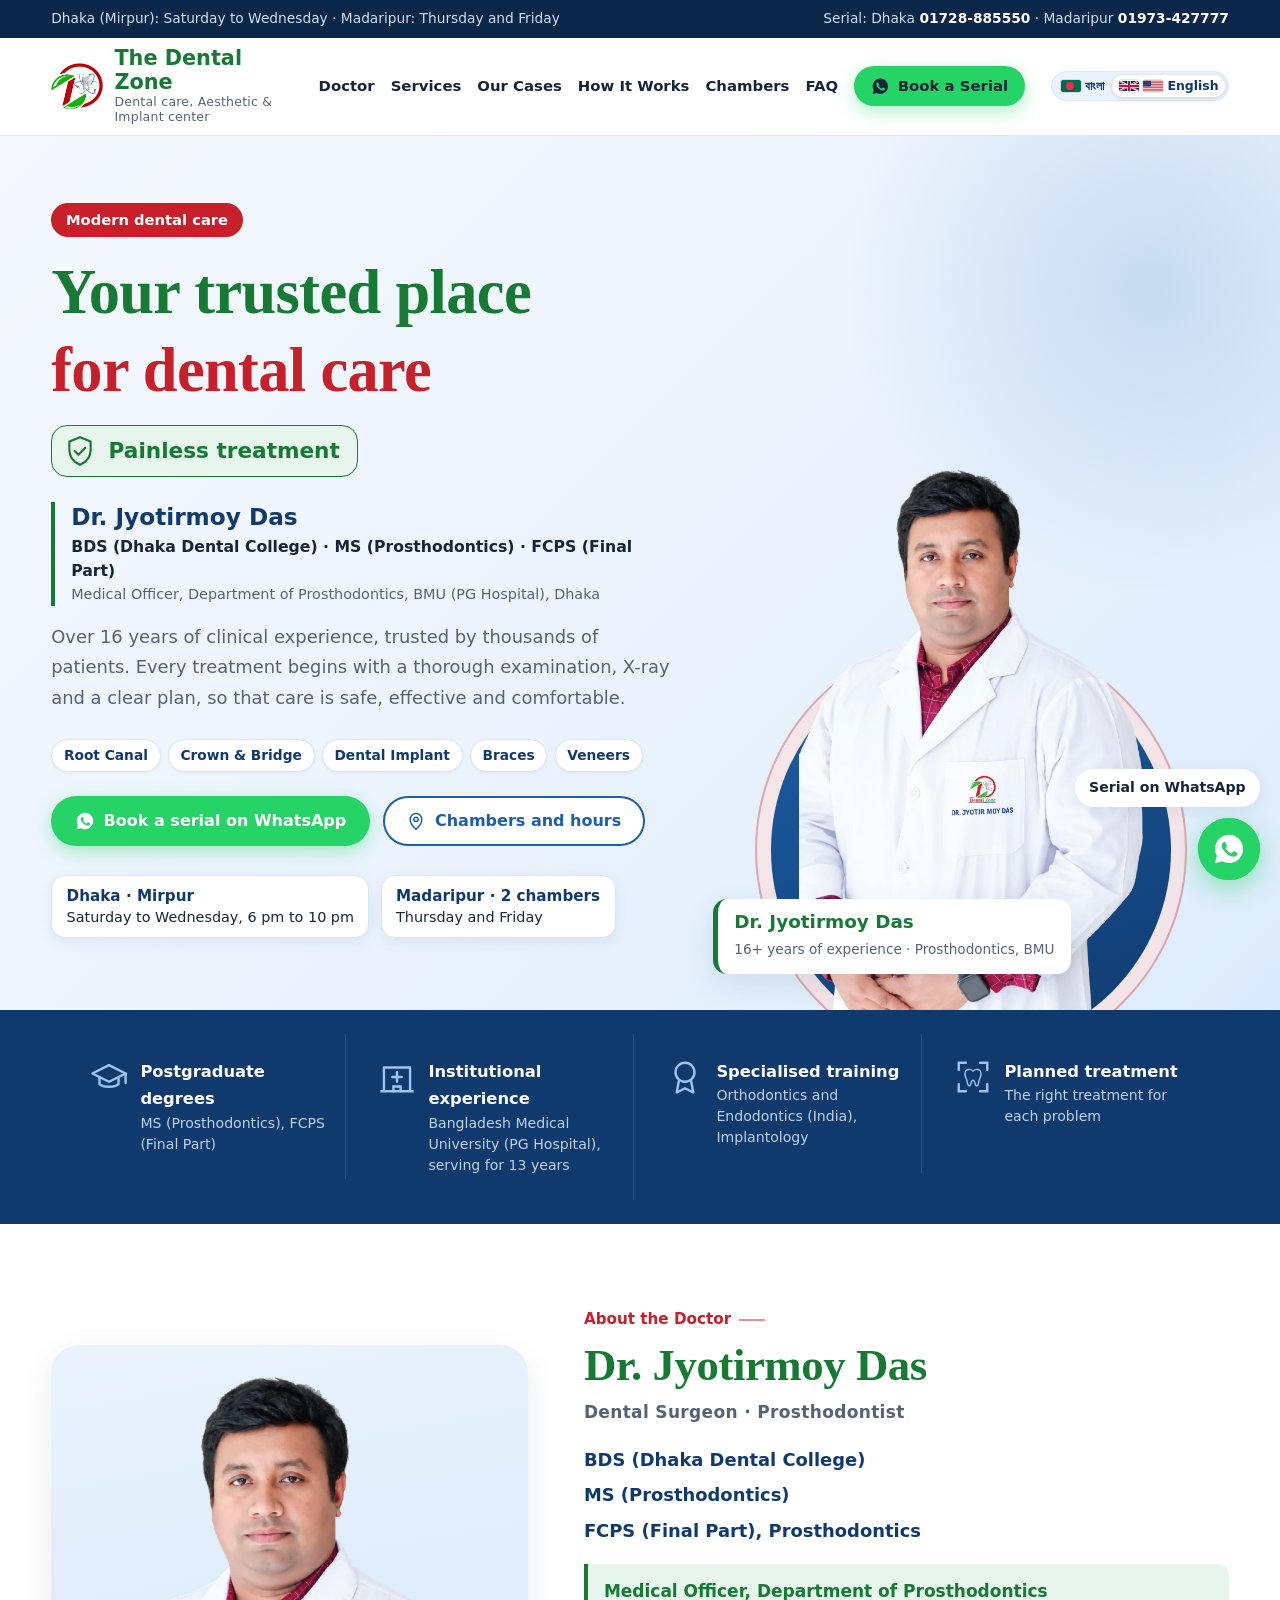
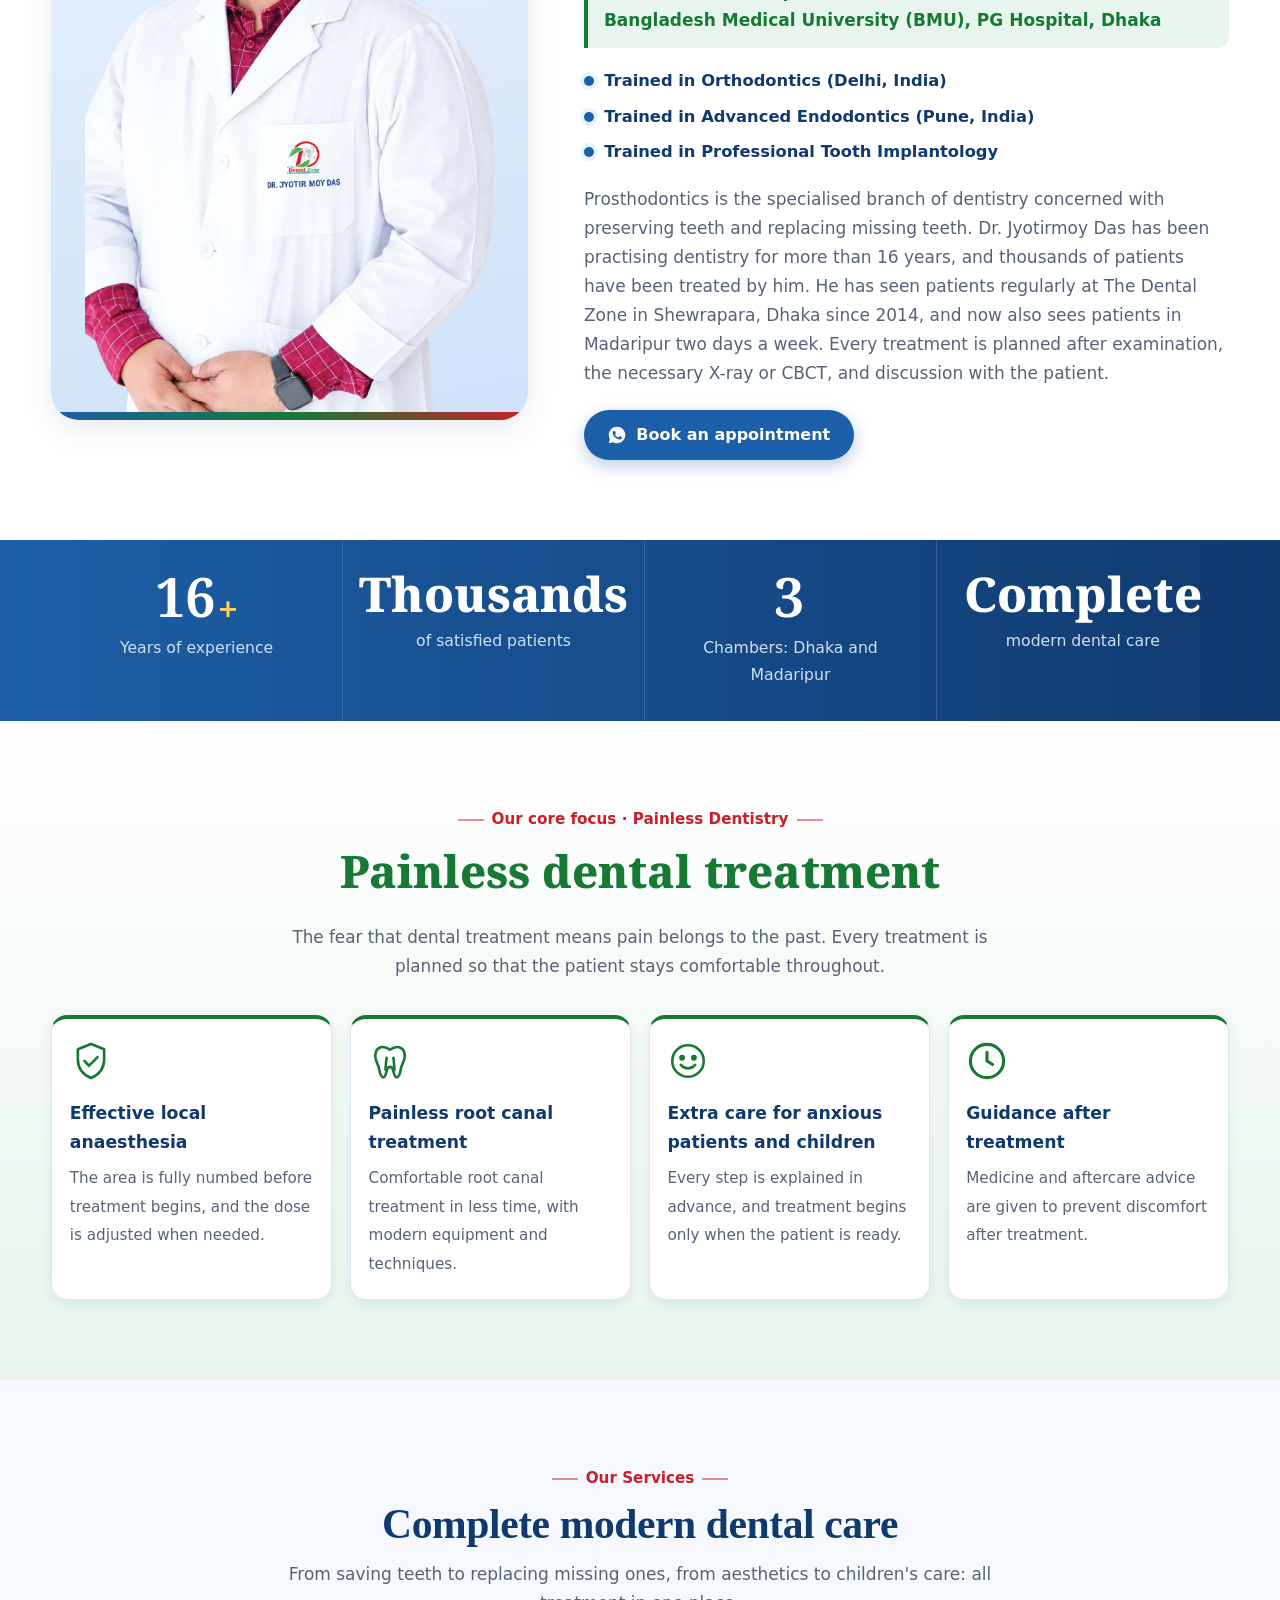
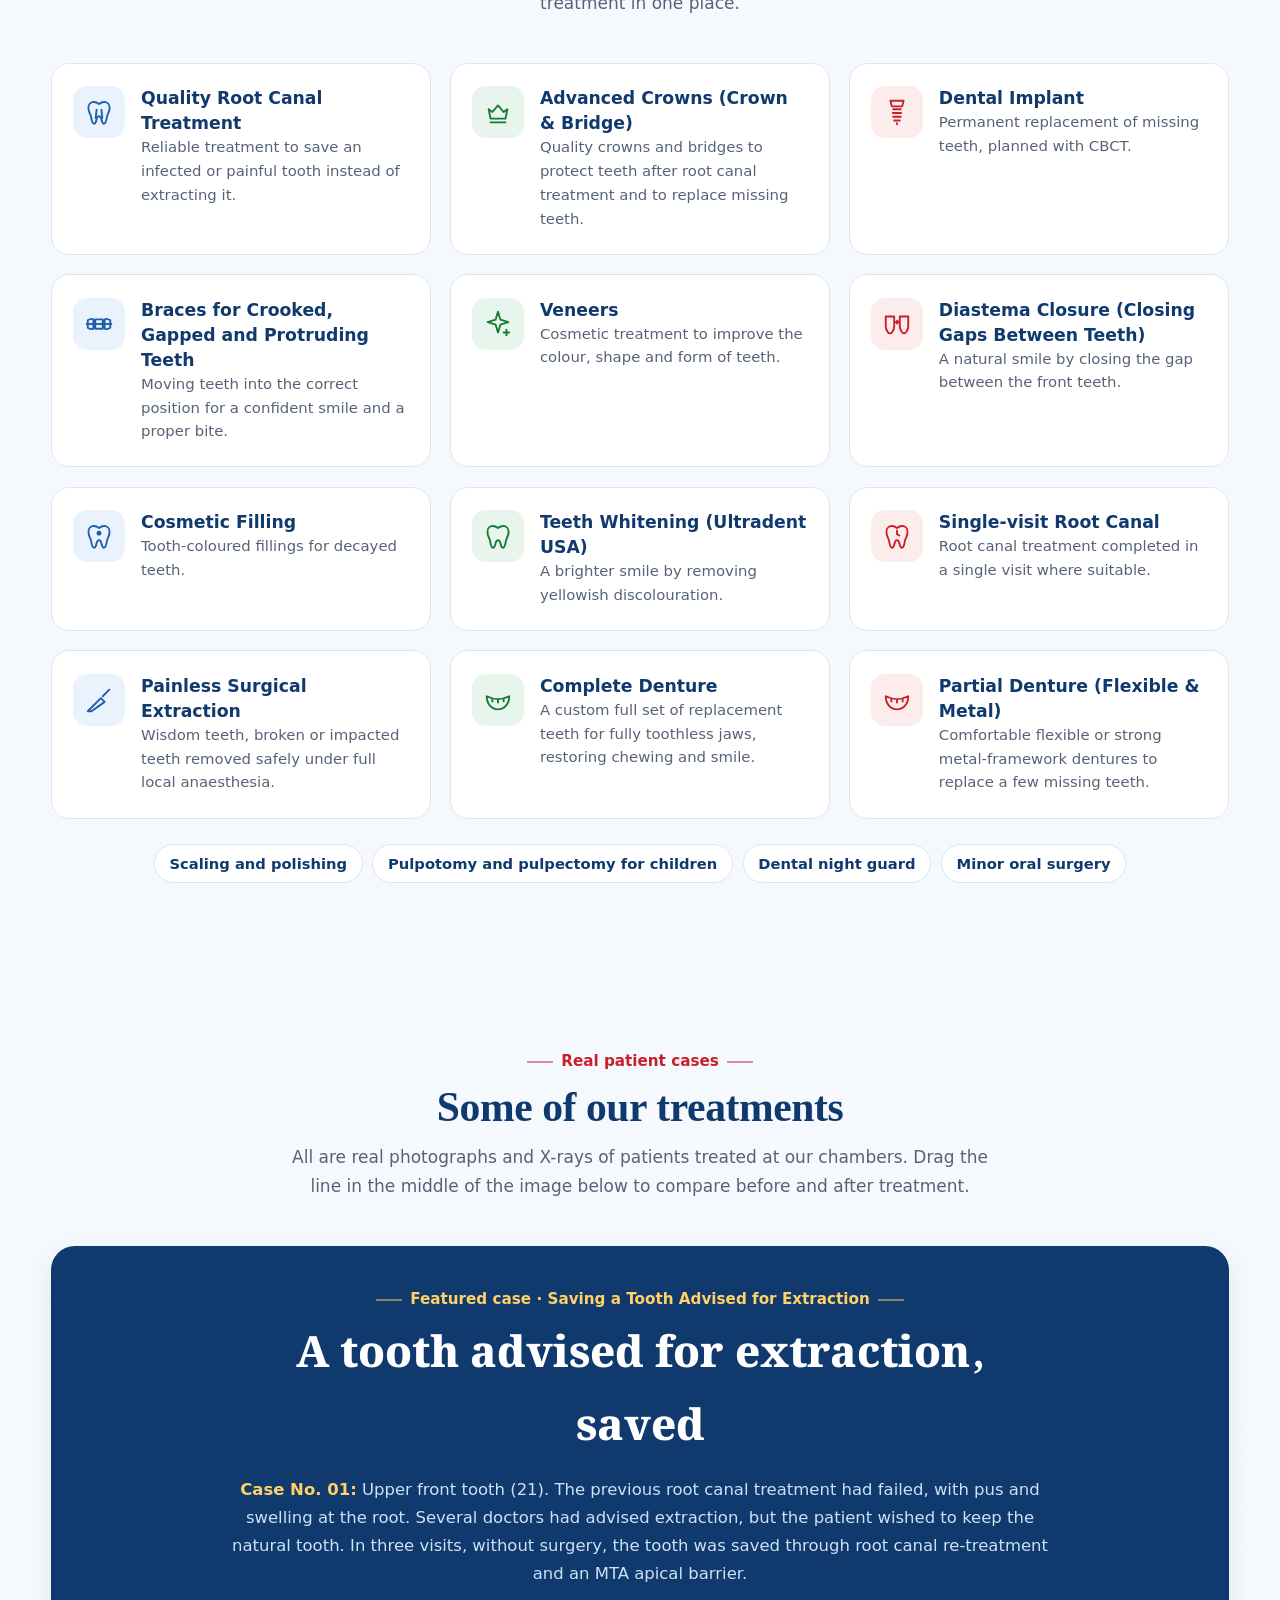
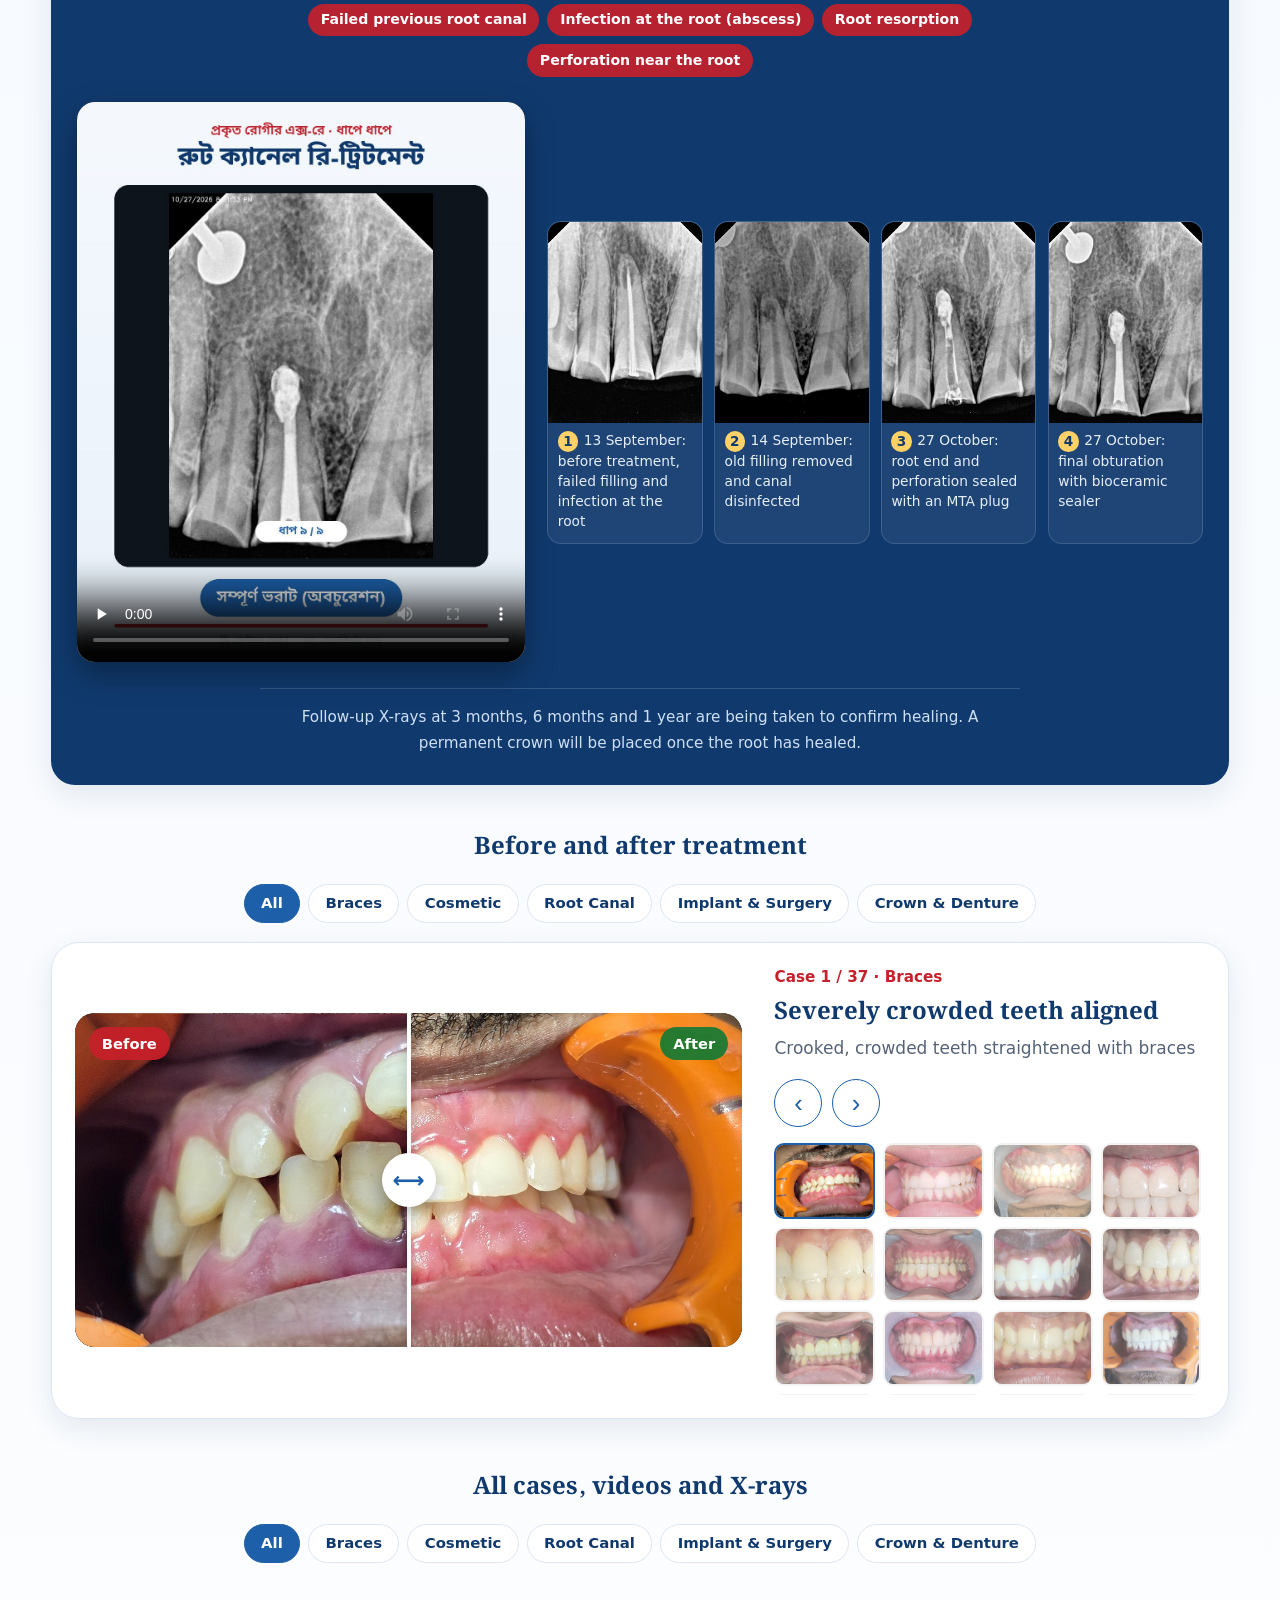
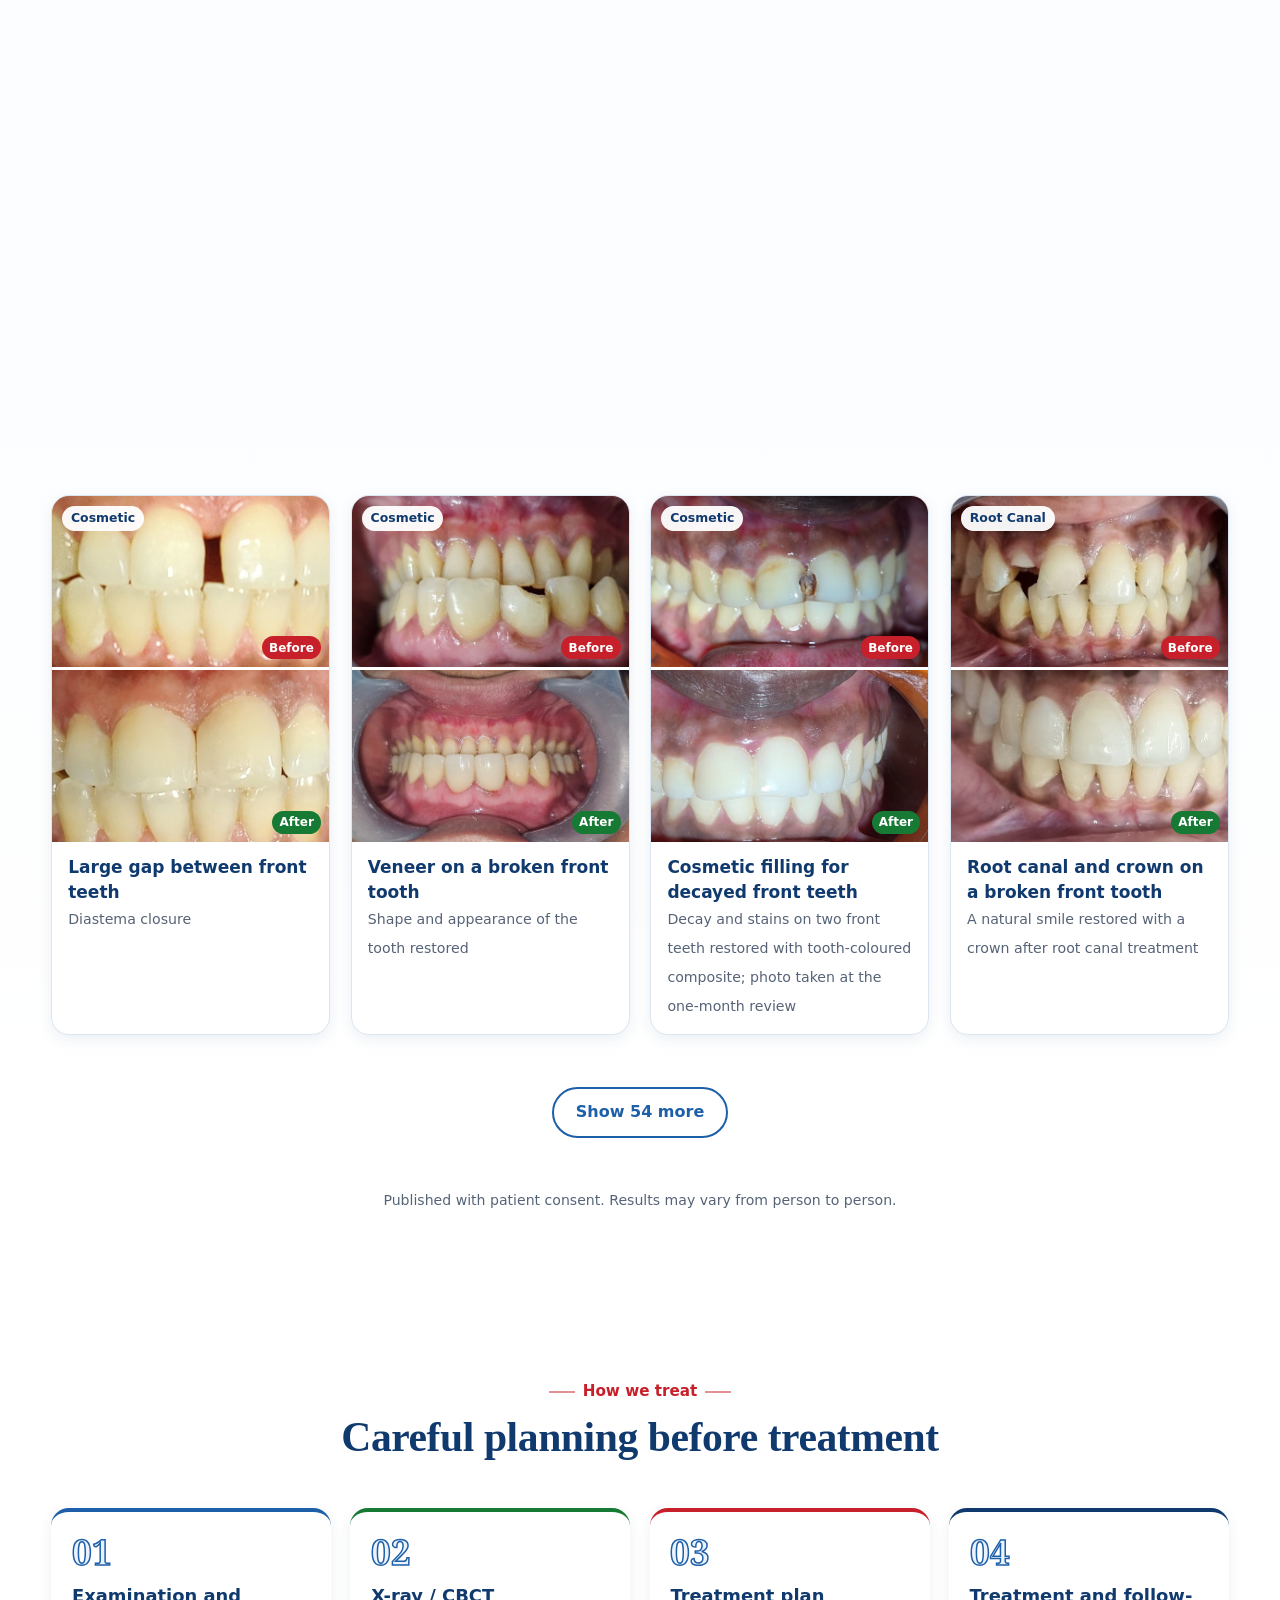
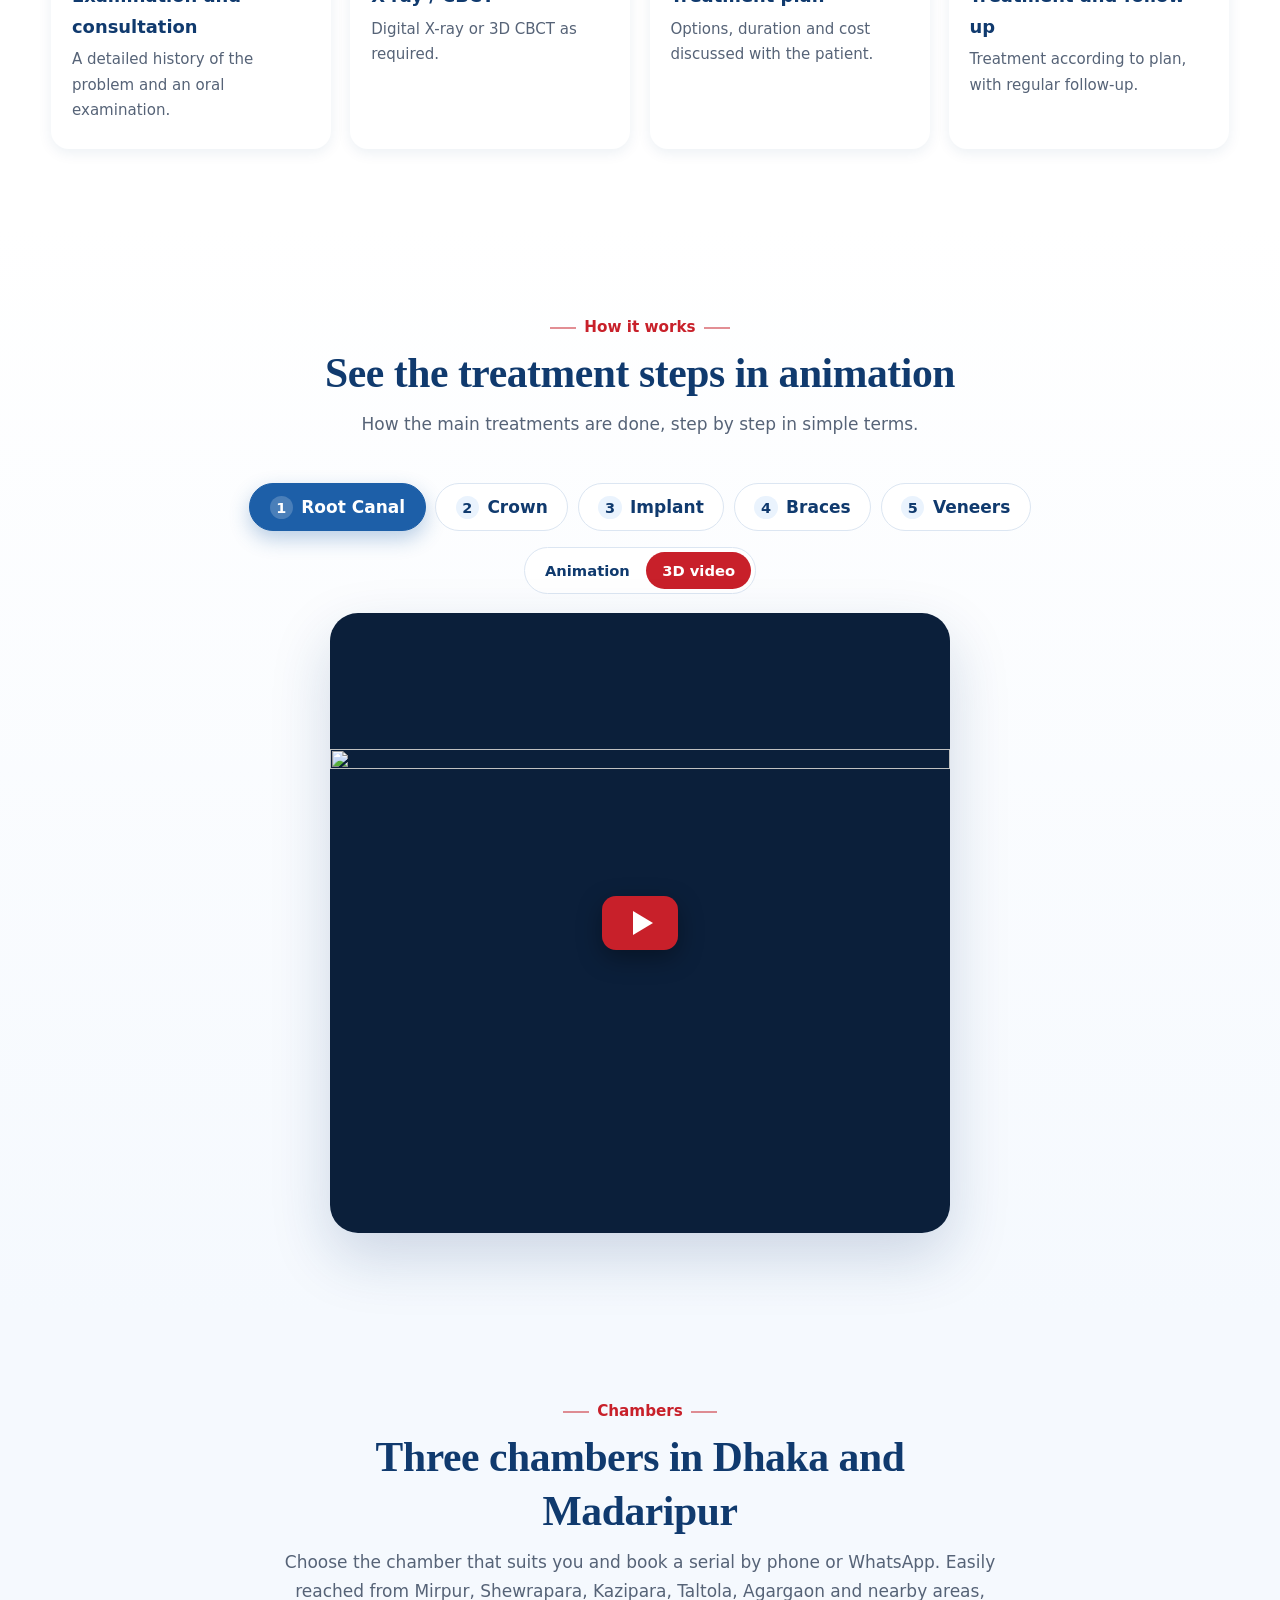
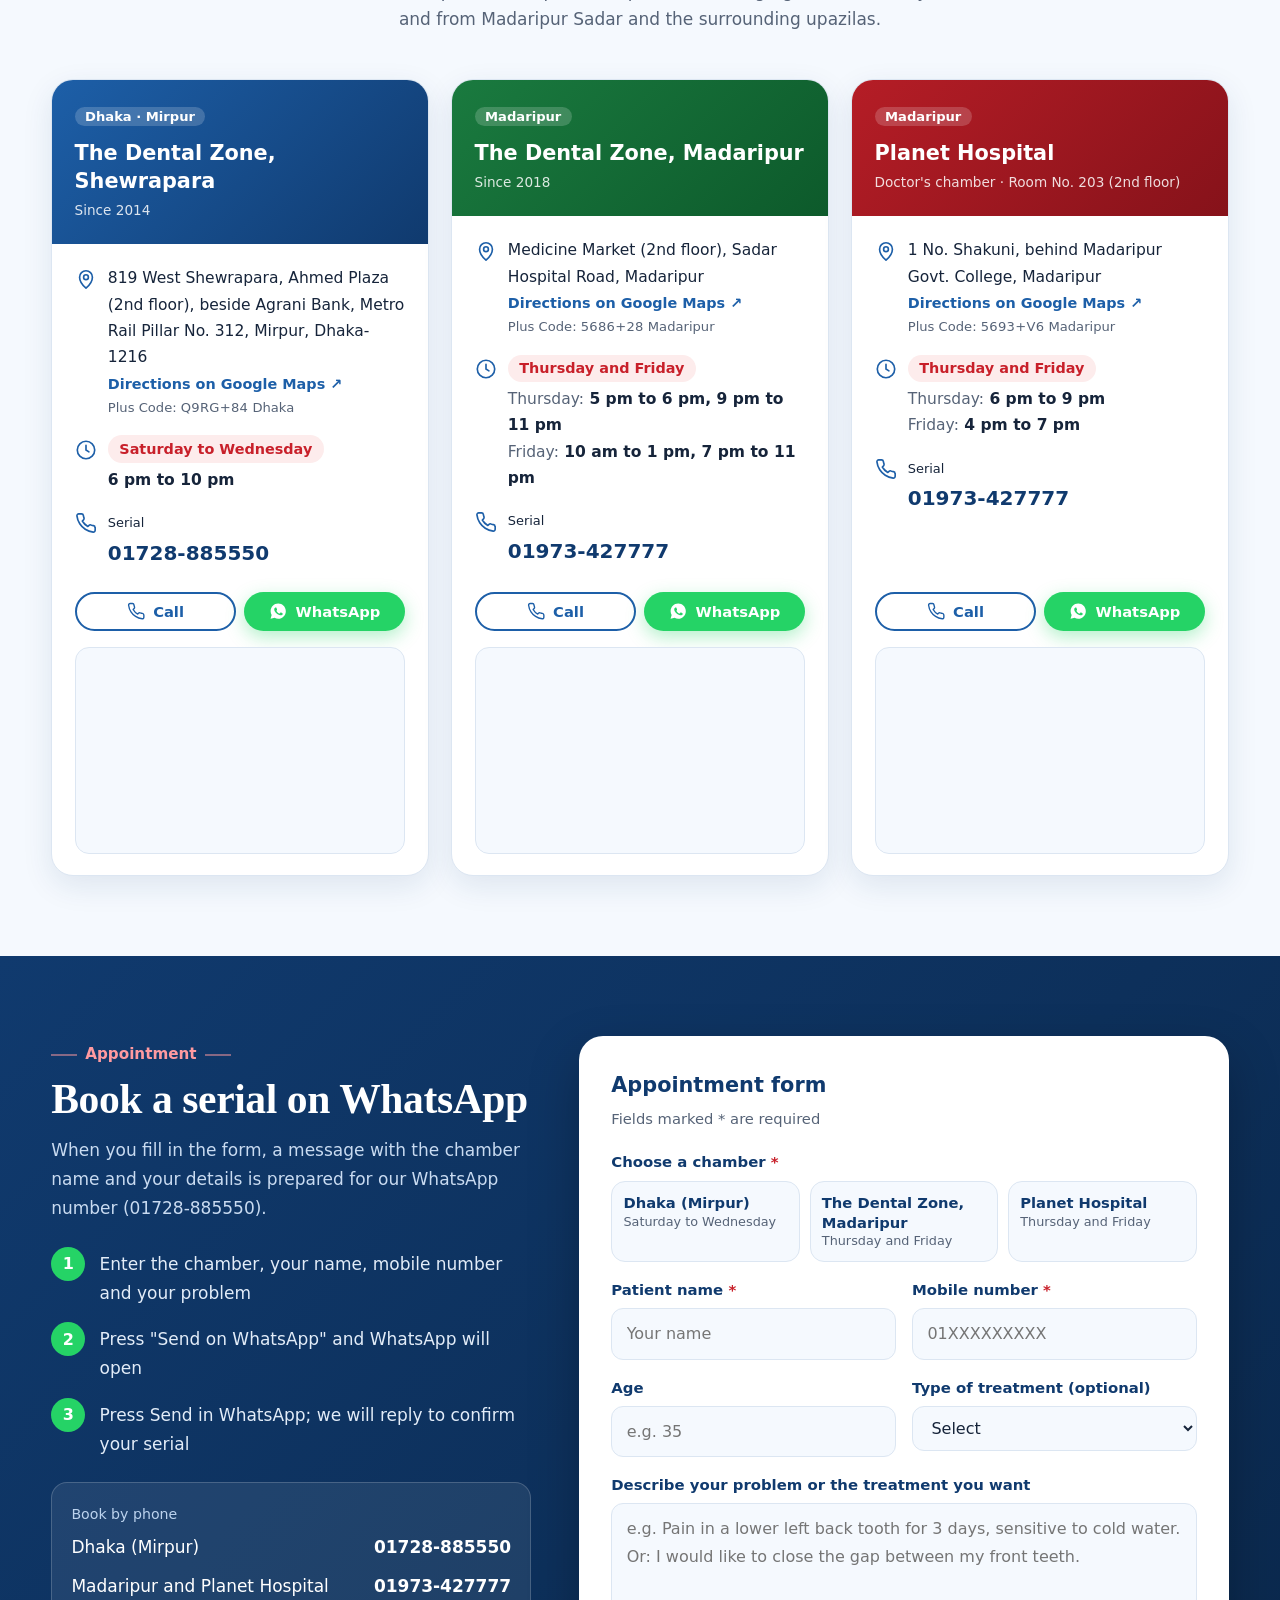
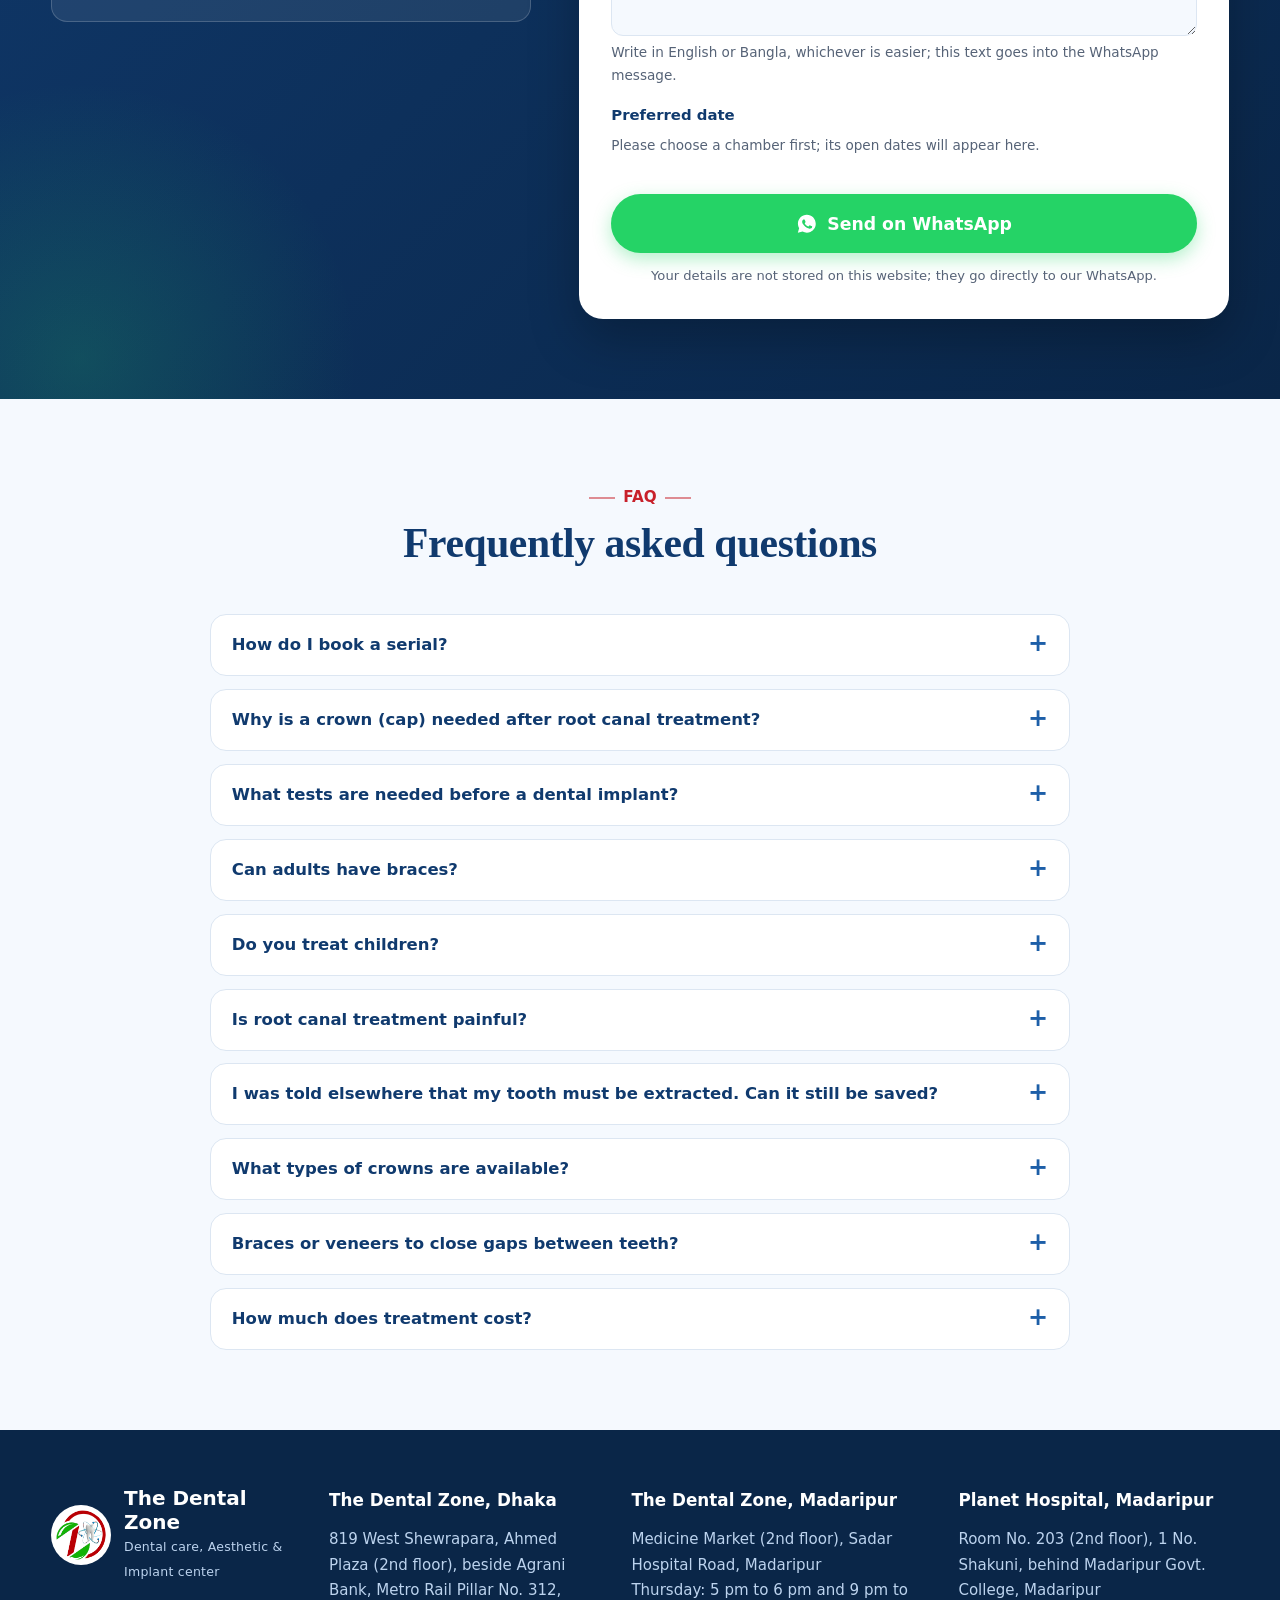
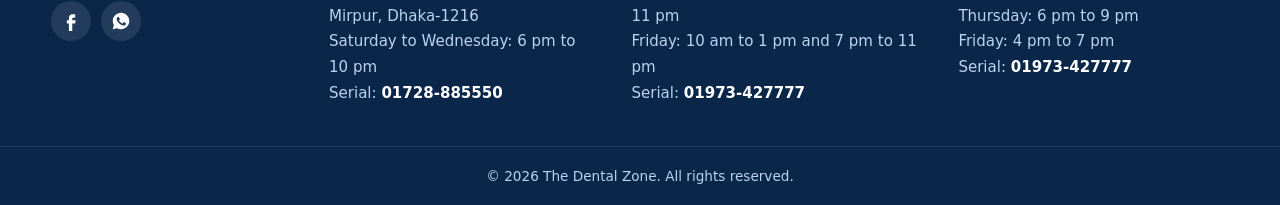
==== commit 9ff27972: "Move Services above Cases; add painless surgical extraction, complete and partial denture services C" ====
--- a/en/index.html
+++ b/en/index.html
@@ -34,9 +34,9 @@
 <meta property="og:url" content="https://drjyotirmoy.com/en/">
 <meta name="twitter:card" content="summary_large_image">
 <meta name="twitter:image" content="https://drjyotirmoy.com/assets/img/og-cover-painless.jpg">
-<link rel="stylesheet" href="../styles.css?v=20261120a">
+<link rel="stylesheet" href="../styles.css?v=20261120b">
 <script type="application/ld+json">
-{"@context": "https://schema.org", "@graph": [{"@type": "WebSite", "@id": "https://drjyotirmoy.com/#website", "url": "https://drjyotirmoy.com/", "name": "দি ডেন্টাল জোন · Dr. Jyotirmoy Das", "inLanguage": ["bn-BD", "en"], "publisher": {"@id": "https://drjyotirmoy.com/#org"}}, {"@type": "WebPage", "@id": "https://drjyotirmoy.com/en/#webpage", "url": "https://drjyotirmoy.com/en/", "name": "Dr. Jyotirmoy Das, Dentist in Dhaka and Madaripur", "inLanguage": "en", "isPartOf": {"@id": "https://drjyotirmoy.com/#website"}, "about": {"@id": "https://drjyotirmoy.com/#doctor"}}, {"@type": "MedicalOrganization", "@id": "https://drjyotirmoy.com/#org", "name": "The Dental Zone", "alternateName": "দি ডেন্টাল জোন", "url": "https://drjyotirmoy.com/", "logo": "https://drjyotirmoy.com/assets/img/logo-full.jpg", "slogan": "Dental care, Aesthetic & Implant center", "foundingDate": "2014", "sameAs": ["https://www.facebook.com/dentalzone.bd"], "subOrganization": [{"@id": "https://drjyotirmoy.com/#dhaka"}, {"@id": "https://drjyotirmoy.com/#madaripur"}]}, {"@type": ["Physician", "Person"], "@id": "https://drjyotirmoy.com/#doctor", "name": "Dr. Jyotirmoy Das", "alternateName": "ডা. জ্যোতির্ময় দাস", "url": "https://drjyotirmoy.com/#doctor", "image": "https://drjyotirmoy.com/assets/img/dr-jyotirmoy-das.webp", "jobTitle": "Dental Surgeon (Prosthodontist)", "medicalSpecialty": "Dentistry", "description": "BDS (Dhaka Dental College); MS (Prosthodontics); FCPS Final Part (Prosthodontics); Medical Officer, Department of Prosthodontics, Bangladesh Medical University (PG Hospital), Dhaka. Trained in Orthodontics (Delhi), Advanced Endodontics (Pune) and Dental Implantology.", "alumniOf": {"@type": "CollegeOrUniversity", "name": "Dhaka Dental College"}, "worksFor": [{"@id": "https://drjyotirmoy.com/#dhaka"}, {"@id": "https://drjyotirmoy.com/#madaripur"}, {"@id": "https://drjyotirmoy.com/#planet"}], "knowsLanguage": ["bn", "en"]}, {"@type": "Dentist", "@id": "https://drjyotirmoy.com/#dhaka", "name": "The Dental Zone, Shewrapara, Mirpur, Dhaka", "alternateName": "দি ডেন্টাল জোন, শেওড়াপাড়া, মিরপুর, ঢাকা", "telephone": "+8801728885550", "foundingDate": "2014", "address": {"@type": "PostalAddress", "streetAddress": "819 West Shewrapara, Ahmed Plaza (2nd floor), beside Agrani Bank, Metro Rail Pillar 312", "addressLocality": "Mirpur, Dhaka", "addressRegion": "Dhaka", "postalCode": "1216", "addressCountry": "BD"}, "geo": {"@type": "GeoCoordinates", "latitude": 23.790812, "longitude": 90.375312}, "hasMap": "https://www.google.com/maps/search/?api=1&query=7MMGQ9RG%2B84", "areaServed": ["Mirpur", "Shewrapara", "Kazipara", "Taltola", "Agargaon", "Dhaka"], "openingHoursSpecification": [{"@type": "OpeningHoursSpecification", "dayOfWeek": ["Saturday", "Sunday", "Monday", "Tuesday", "Wednesday"], "opens": "18:00", "closes": "22:00"}], "medicalSpecialty": "Dentistry", "url": "https://drjyotirmoy.com/", "image": "https://drjyotirmoy.com/assets/img/og-cover-painless.jpg", "logo": "https://drjyotirmoy.com/assets/img/logo-full.jpg", "priceRange": "৳৳", "currenciesAccepted": "BDT", "employee": {"@id": "https://drjyotirmoy.com/#doctor"}, "parentOrganization": {"@id": "https://drjyotirmoy.com/#org"}, "sameAs": ["https://www.facebook.com/dentalzone.bd"], "hasOfferCatalog": {"@type": "OfferCatalog", "name": "Dental services", "itemListElement": [{"@type": "Offer", "itemOffered": {"@type": "MedicalProcedure", "name": "Root canal treatment (রুট ক্যানেল চিকিৎসা)"}}, {"@type": "Offer", "itemOffered": {"@type": "MedicalProcedure", "name": "Dental crown and bridge (ক্যাপ-ব্রিজ)"}}, {"@type": "Offer", "itemOffered": {"@type": "MedicalProcedure", "name": "Dental implant (ডেন্টাল ইমপ্ল্যান্ট)"}}, {"@type": "Offer", "itemOffered": {"@type": "MedicalProcedure", "name": "Orthodontic braces (ব্রেস)"}}, {"@type": "Offer", "itemOffered": {"@type": "MedicalProcedure", "name": "Dental veneers (ভিনিয়ার)"}}, {"@type": "Offer", "itemOffered": {"@type": "MedicalProcedure", "name": "Diastema closure (ডায়াস্টেমা ক্লোজার)"}}, {"@type": "Offer", "itemOffered": {"@type": "MedicalProcedure", "name": "Cosmetic filling"}}, {"@type": "Offer", "itemOffered": {"@type": "MedicalProcedure", "name": "Teeth whitening"}}, {"@type": "Offer", "itemOffered": {"@type": "MedicalProcedure", "name": "Single-visit root canal"}}, {"@type": "Offer", "itemOffered": {"@type": "MedicalProcedure", "name": "Flexible denture"}}, {"@type": "Offer", "itemOffered": {"@type": "MedicalProcedure", "name": "Scaling and polishing"}}, {"@type": "Offer", "itemOffered": {"@type": "MedicalProcedure", "name": "Pediatric dentistry"}}, {"@type": "Offer", "itemOffered": {"@type": "MedicalProcedure", "name": "Wisdom tooth surgery"}}, {"@type": "Offer", "itemOffered": {"@type": "MedicalProcedure", "name": "Minor oral surgery"}}, {"@type": "Offer", "itemOffered": {"@type": "MedicalProcedure", "name": "Night guard"}}]}, "availableLanguage": ["bn", "en"]}, {"@type": "Dentist", "@id": "https://drjyotirmoy.com/#madaripur", "name": "The Dental Zone, Madaripur", "alternateName": "দি ডেন্টাল জোন, মাদারীপুর", "telephone": "+8801973427777", "foundingDate": "2018", "address": {"@type": "PostalAddress", "streetAddress": "Medicine Market (2nd floor), Sadar Hospital Road", "addressLocality": "Madaripur", "addressRegion": "Dhaka Division", "addressCountry": "BD"}, "geo": {"@type": "GeoCoordinates", "latitude": 23.165062, "longitude": 90.210813}, "hasMap": "https://www.google.com/maps/search/?api=1&query=7MMG5686%2B28", "areaServed": ["Madaripur", "Madaripur Sadar", "Shibchar", "Kalkini", "Rajoir", "Dasar"], "openingHoursSpecification": [{"@type": "OpeningHoursSpecification", "dayOfWeek": "Thursday", "opens": "17:00", "closes": "18:00"}, {"@type": "OpeningHoursSpecification", "dayOfWeek": "Thursday", "opens": "21:00", "closes": "23:00"}, {"@type": "OpeningHoursSpecification", "dayOfWeek": "Friday", "opens": "10:00", "closes": "13:00"}, {"@type": "OpeningHoursSpecification", "dayOfWeek": "Friday", "opens": "19:00", "closes": "23:00"}], "medicalSpecialty": "Dentistry", "url": "https://drjyotirmoy.com/", "image": "https://drjyotirmoy.com/assets/img/og-cover-painless.jpg", "logo": "https://drjyotirmoy.com/assets/img/logo-full.jpg", "priceRange": "৳৳", "currenciesAccepted": "BDT", "employee": {"@id": "https://drjyotirmoy.com/#doctor"}, "parentOrganization": {"@id": "https://drjyotirmoy.com/#org"}, "sameAs": ["https://www.facebook.com/dentalzone.bd"], "hasOfferCatalog": {"@type": "OfferCatalog", "name": "Dental services", "itemListElement": [{"@type": "Offer", "itemOffered": {"@type": "MedicalProcedure", "name": "Root canal treatment (রুট ক্যানেল চিকিৎসা)"}}, {"@type": "Offer", "itemOffered": {"@type": "MedicalProcedure", "name": "Dental crown and bridge (ক্যাপ-ব্রিজ)"}}, {"@type": "Offer", "itemOffered": {"@type": "MedicalProcedure", "name": "Dental implant (ডেন্টাল ইমপ্ল্যান্ট)"}}, {"@type": "Offer", "itemOffered": {"@type": "MedicalProcedure", "name": "Orthodontic braces (ব্রেস)"}}, {"@type": "Offer", "itemOffered": {"@type": "MedicalProcedure", "name": "Dental veneers (ভিনিয়ার)"}}, {"@type": "Offer", "itemOffered": {"@type": "MedicalProcedure", "name": "Diastema closure (ডায়াস্টেমা ক্লোজার)"}}, {"@type": "Offer", "itemOffered": {"@type": "MedicalProcedure", "name": "Cosmetic filling"}}, {"@type": "Offer", "itemOffered": {"@type": "MedicalProcedure", "name": "Teeth whitening"}}, {"@type": "Offer", "itemOffered": {"@type": "MedicalProcedure", "name": "Single-visit root canal"}}, {"@type": "Offer", "itemOffered": {"@type": "MedicalProcedure", "name": "Flexible denture"}}, {"@type": "Offer", "itemOffered": {"@type": "MedicalProcedure", "name": "Scaling and polishing"}}, {"@type": "Offer", "itemOffered": {"@type": "MedicalProcedure", "name": "Pediatric dentistry"}}, {"@type": "Offer", "itemOffered": {"@type": "MedicalProcedure", "name": "Wisdom tooth surgery"}}, {"@type": "Offer", "itemOffered": {"@type": "MedicalProcedure", "name": "Minor oral surgery"}}, {"@type": "Offer", "itemOffered": {"@type": "MedicalProcedure", "name": "Night guard"}}]}, "availableLanguage": ["bn", "en"]}, {"@type": "Dentist", "@id": "https://drjyotirmoy.com/#planet", "name": "Dr. Jyotirmoy Das, Dental Chamber, Planet Hospital, Madaripur", "alternateName": "ডা. জ্যোতির্ময় দাস, প্ল্যানেট হাসপাতাল, মাদারীপুর", "telephone": "+8801973427777", "address": {"@type": "PostalAddress", "streetAddress": "Room 203 (2nd floor), Planet Hospital, 1 No. Shakuni, behind Madaripur Govt. College", "addressLocality": "Madaripur", "addressRegion": "Dhaka Division", "addressCountry": "BD"}, "geo": {"@type": "GeoCoordinates", "latitude": 23.169687, "longitude": 90.203063}, "hasMap": "https://www.google.com/maps/search/?api=1&query=7MMG5693%2BV6", "areaServed": ["Madaripur", "Madaripur Sadar"], "openingHoursSpecification": [{"@type": "OpeningHoursSpecification", "dayOfWeek": "Thursday", "opens": "18:00", "closes": "21:00"}, {"@type": "OpeningHoursSpecification", "dayOfWeek": "Friday", "opens": "16:00", "closes": "19:00"}], "medicalSpecialty": "Dentistry", "url": "https://drjyotirmoy.com/", "image": "https://drjyotirmoy.com/assets/img/og-cover-painless.jpg", "logo": "https://drjyotirmoy.com/assets/img/logo-full.jpg", "priceRange": "৳৳", "currenciesAccepted": "BDT", "employee": {"@id": "https://drjyotirmoy.com/#doctor"}, "sameAs": ["https://www.facebook.com/dentalzone.bd"], "hasOfferCatalog": {"@type": "OfferCatalog", "name": "Dental services", "itemListElement": [{"@type": "Offer", "itemOffered": {"@type": "MedicalProcedure", "name": "Root canal treatment (রুট ক্যানেল চিকিৎসা)"}}, {"@type": "Offer", "itemOffered": {"@type": "MedicalProcedure", "name": "Dental crown and bridge (ক্যাপ-ব্রিজ)"}}, {"@type": "Offer", "itemOffered": {"@type": "MedicalProcedure", "name": "Dental implant (ডেন্টাল ইমপ্ল্যান্ট)"}}, {"@type": "Offer", "itemOffered": {"@type": "MedicalProcedure", "name": "Orthodontic braces (ব্রেস)"}}, {"@type": "Offer", "itemOffered": {"@type": "MedicalProcedure", "name": "Dental veneers (ভিনিয়ার)"}}, {"@type": "Offer", "itemOffered": {"@type": "MedicalProcedure", "name": "Diastema closure (ডায়াস্টেমা ক্লোজার)"}}, {"@type": "Offer", "itemOffered": {"@type": "MedicalProcedure", "name": "Cosmetic filling"}}, {"@type": "Offer", "itemOffered": {"@type": "MedicalProcedure", "name": "Teeth whitening"}}, {"@type": "Offer", "itemOffered": {"@type": "MedicalProcedure", "name": "Single-visit root canal"}}, {"@type": "Offer", "itemOffered": {"@type": "MedicalProcedure", "name": "Flexible denture"}}, {"@type": "Offer", "itemOffered": {"@type": "MedicalProcedure", "name": "Scaling and polishing"}}, {"@type": "Offer", "itemOffered": {"@type": "MedicalProcedure", "name": "Pediatric dentistry"}}, {"@type": "Offer", "itemOffered": {"@type": "MedicalProcedure", "name": "Wisdom tooth surgery"}}, {"@type": "Offer", "itemOffered": {"@type": "MedicalProcedure", "name": "Minor oral surgery"}}, {"@type": "Offer", "itemOffered": {"@type": "MedicalProcedure", "name": "Night guard"}}]}, "availableLanguage": ["bn", "en"]}, {"@type": "FAQPage", "@id": "https://drjyotirmoy.com/en/#faq", "mainEntity": [{"@type": "Question", "name": "How do I book a serial?", "acceptedAnswer": {"@type": "Answer", "text": "Fill in the form above and send it on WhatsApp, or call directly. Dhaka chamber: 01728-885550; Madaripur and Planet Hospital: 01973-427777."}}, {"@type": "Question", "name": "Why is a crown (cap) needed after root canal treatment?", "acceptedAnswer": {"@type": "Answer", "text": "After root canal treatment a tooth becomes relatively brittle, especially a back tooth. A crown protects it from fracture and restores chewing function."}}, {"@type": "Question", "name": "What tests are needed before a dental implant?", "acceptedAnswer": {"@type": "Answer", "text": "Usually a CBCT (3D X-ray) is taken to assess the quantity and quality of the bone. The implant size and position are planned from it. General health, such as whether diabetes is controlled, is also considered."}}, {"@type": "Question", "name": "Can adults have braces?", "acceptedAnswer": {"@type": "Answer", "text": "Yes. Adults with healthy teeth and gums can have braces. The length of treatment depends on the condition of the teeth."}}, {"@type": "Question", "name": "Do you treat children?", "acceptedAnswer": {"@type": "Answer", "text": "Yes. Pulpotomy, pulpectomy, fillings and other necessary treatment of milk teeth are provided for children."}}, {"@type": "Question", "name": "Is root canal treatment painful?", "acceptedAnswer": {"@type": "Answer", "text": "No. The area is fully numbed with local anaesthesia before treatment, so pain is usually not felt during the procedure. Mild discomfort may last a few days afterwards and settles with the prescribed medicine."}}, {"@type": "Question", "name": "I was told elsewhere that my tooth must be extracted. Can it still be saved?", "acceptedAnswer": {"@type": "Answer", "text": "In many cases, yes. If a previous root canal has failed, re-treatment, removal of a broken file or sealing the root end with MTA can save the tooth. The doctor will advise after reviewing the X-ray."}}, {"@type": "Question", "name": "What types of crowns are available?", "acceptedAnswer": {"@type": "Answer", "text": "Metal, metal-ceramic and metal-free (such as zirconia) crowns are offered according to need and budget. For front teeth, natural-looking metal-free crowns usually give the best result."}}, {"@type": "Question", "name": "Braces or veneers to close gaps between teeth?", "acceptedAnswer": {"@type": "Answer", "text": "It depends on the size of the gap and the position of the teeth. Braces are suitable when teeth are protruding or crooked; for small gaps, composite or veneers are a quick alternative. The right method is advised after examination."}}, {"@type": "Question", "name": "How much does treatment cost?", "acceptedAnswer": {"@type": "Answer", "text": "Cost depends on the type of treatment, the number of teeth and the materials used. An estimate is given in advance with the treatment plan after examination."}}]}]}
+{"@context": "https://schema.org", "@graph": [{"@type": "WebSite", "@id": "https://drjyotirmoy.com/#website", "url": "https://drjyotirmoy.com/", "name": "দি ডেন্টাল জোন · Dr. Jyotirmoy Das", "inLanguage": ["bn-BD", "en"], "publisher": {"@id": "https://drjyotirmoy.com/#org"}}, {"@type": "WebPage", "@id": "https://drjyotirmoy.com/en/#webpage", "url": "https://drjyotirmoy.com/en/", "name": "Dr. Jyotirmoy Das, Dentist in Dhaka and Madaripur", "inLanguage": "en", "isPartOf": {"@id": "https://drjyotirmoy.com/#website"}, "about": {"@id": "https://drjyotirmoy.com/#doctor"}}, {"@type": "MedicalOrganization", "@id": "https://drjyotirmoy.com/#org", "name": "The Dental Zone", "alternateName": "দি ডেন্টাল জোন", "url": "https://drjyotirmoy.com/", "logo": "https://drjyotirmoy.com/assets/img/logo-full.jpg", "slogan": "Dental care, Aesthetic & Implant center", "foundingDate": "2014", "sameAs": ["https://www.facebook.com/dentalzone.bd"], "subOrganization": [{"@id": "https://drjyotirmoy.com/#dhaka"}, {"@id": "https://drjyotirmoy.com/#madaripur"}]}, {"@type": ["Physician", "Person"], "@id": "https://drjyotirmoy.com/#doctor", "name": "Dr. Jyotirmoy Das", "alternateName": "ডা. জ্যোতির্ময় দাস", "url": "https://drjyotirmoy.com/#doctor", "image": "https://drjyotirmoy.com/assets/img/dr-jyotirmoy-das.webp", "jobTitle": "Dental Surgeon (Prosthodontist)", "medicalSpecialty": "Dentistry", "description": "BDS (Dhaka Dental College); MS (Prosthodontics); FCPS Final Part (Prosthodontics); Medical Officer, Department of Prosthodontics, Bangladesh Medical University (PG Hospital), Dhaka. Trained in Orthodontics (Delhi), Advanced Endodontics (Pune) and Dental Implantology.", "alumniOf": {"@type": "CollegeOrUniversity", "name": "Dhaka Dental College"}, "worksFor": [{"@id": "https://drjyotirmoy.com/#dhaka"}, {"@id": "https://drjyotirmoy.com/#madaripur"}, {"@id": "https://drjyotirmoy.com/#planet"}], "knowsLanguage": ["bn", "en"]}, {"@type": "Dentist", "@id": "https://drjyotirmoy.com/#dhaka", "name": "The Dental Zone, Shewrapara, Mirpur, Dhaka", "alternateName": "দি ডেন্টাল জোন, শেওড়াপাড়া, মিরপুর, ঢাকা", "telephone": "+8801728885550", "foundingDate": "2014", "address": {"@type": "PostalAddress", "streetAddress": "819 West Shewrapara, Ahmed Plaza (2nd floor), beside Agrani Bank, Metro Rail Pillar 312", "addressLocality": "Mirpur, Dhaka", "addressRegion": "Dhaka", "postalCode": "1216", "addressCountry": "BD"}, "geo": {"@type": "GeoCoordinates", "latitude": 23.790812, "longitude": 90.375312}, "hasMap": "https://www.google.com/maps/search/?api=1&query=7MMGQ9RG%2B84", "areaServed": ["Mirpur", "Shewrapara", "Kazipara", "Taltola", "Agargaon", "Dhaka"], "openingHoursSpecification": [{"@type": "OpeningHoursSpecification", "dayOfWeek": ["Saturday", "Sunday", "Monday", "Tuesday", "Wednesday"], "opens": "18:00", "closes": "22:00"}], "medicalSpecialty": "Dentistry", "url": "https://drjyotirmoy.com/", "image": "https://drjyotirmoy.com/assets/img/og-cover-painless.jpg", "logo": "https://drjyotirmoy.com/assets/img/logo-full.jpg", "priceRange": "৳৳", "currenciesAccepted": "BDT", "employee": {"@id": "https://drjyotirmoy.com/#doctor"}, "parentOrganization": {"@id": "https://drjyotirmoy.com/#org"}, "sameAs": ["https://www.facebook.com/dentalzone.bd"], "hasOfferCatalog": {"@type": "OfferCatalog", "name": "Dental services", "itemListElement": [{"@type": "Offer", "itemOffered": {"@type": "MedicalProcedure", "name": "Root canal treatment (রুট ক্যানেল চিকিৎসা)"}}, {"@type": "Offer", "itemOffered": {"@type": "MedicalProcedure", "name": "Dental crown and bridge (ক্যাপ-ব্রিজ)"}}, {"@type": "Offer", "itemOffered": {"@type": "MedicalProcedure", "name": "Dental implant (ডেন্টাল ইমপ্ল্যান্ট)"}}, {"@type": "Offer", "itemOffered": {"@type": "MedicalProcedure", "name": "Orthodontic braces (ব্রেস)"}}, {"@type": "Offer", "itemOffered": {"@type": "MedicalProcedure", "name": "Dental veneers (ভিনিয়ার)"}}, {"@type": "Offer", "itemOffered": {"@type": "MedicalProcedure", "name": "Diastema closure (ডায়াস্টেমা ক্লোজার)"}}, {"@type": "Offer", "itemOffered": {"@type": "MedicalProcedure", "name": "Cosmetic filling"}}, {"@type": "Offer", "itemOffered": {"@type": "MedicalProcedure", "name": "Teeth whitening"}}, {"@type": "Offer", "itemOffered": {"@type": "MedicalProcedure", "name": "Single-visit root canal"}}, {"@type": "Offer", "itemOffered": {"@type": "MedicalProcedure", "name": "Painless surgical extraction"}}, {"@type": "Offer", "itemOffered": {"@type": "MedicalProcedure", "name": "Complete denture"}}, {"@type": "Offer", "itemOffered": {"@type": "MedicalProcedure", "name": "Partial denture (flexible and metal)"}}, {"@type": "Offer", "itemOffered": {"@type": "MedicalProcedure", "name": "Scaling and polishing"}}, {"@type": "Offer", "itemOffered": {"@type": "MedicalProcedure", "name": "Pediatric dentistry"}}, {"@type": "Offer", "itemOffered": {"@type": "MedicalProcedure", "name": "Wisdom tooth surgery"}}, {"@type": "Offer", "itemOffered": {"@type": "MedicalProcedure", "name": "Minor oral surgery"}}, {"@type": "Offer", "itemOffered": {"@type": "MedicalProcedure", "name": "Night guard"}}]}, "availableLanguage": ["bn", "en"]}, {"@type": "Dentist", "@id": "https://drjyotirmoy.com/#madaripur", "name": "The Dental Zone, Madaripur", "alternateName": "দি ডেন্টাল জোন, মাদারীপুর", "telephone": "+8801973427777", "foundingDate": "2018", "address": {"@type": "PostalAddress", "streetAddress": "Medicine Market (2nd floor), Sadar Hospital Road", "addressLocality": "Madaripur", "addressRegion": "Dhaka Division", "addressCountry": "BD"}, "geo": {"@type": "GeoCoordinates", "latitude": 23.165062, "longitude": 90.210813}, "hasMap": "https://www.google.com/maps/search/?api=1&query=7MMG5686%2B28", "areaServed": ["Madaripur", "Madaripur Sadar", "Shibchar", "Kalkini", "Rajoir", "Dasar"], "openingHoursSpecification": [{"@type": "OpeningHoursSpecification", "dayOfWeek": "Thursday", "opens": "17:00", "closes": "18:00"}, {"@type": "OpeningHoursSpecification", "dayOfWeek": "Thursday", "opens": "21:00", "closes": "23:00"}, {"@type": "OpeningHoursSpecification", "dayOfWeek": "Friday", "opens": "10:00", "closes": "13:00"}, {"@type": "OpeningHoursSpecification", "dayOfWeek": "Friday", "opens": "19:00", "closes": "23:00"}], "medicalSpecialty": "Dentistry", "url": "https://drjyotirmoy.com/", "image": "https://drjyotirmoy.com/assets/img/og-cover-painless.jpg", "logo": "https://drjyotirmoy.com/assets/img/logo-full.jpg", "priceRange": "৳৳", "currenciesAccepted": "BDT", "employee": {"@id": "https://drjyotirmoy.com/#doctor"}, "parentOrganization": {"@id": "https://drjyotirmoy.com/#org"}, "sameAs": ["https://www.facebook.com/dentalzone.bd"], "hasOfferCatalog": {"@type": "OfferCatalog", "name": "Dental services", "itemListElement": [{"@type": "Offer", "itemOffered": {"@type": "MedicalProcedure", "name": "Root canal treatment (রুট ক্যানেল চিকিৎসা)"}}, {"@type": "Offer", "itemOffered": {"@type": "MedicalProcedure", "name": "Dental crown and bridge (ক্যাপ-ব্রিজ)"}}, {"@type": "Offer", "itemOffered": {"@type": "MedicalProcedure", "name": "Dental implant (ডেন্টাল ইমপ্ল্যান্ট)"}}, {"@type": "Offer", "itemOffered": {"@type": "MedicalProcedure", "name": "Orthodontic braces (ব্রেস)"}}, {"@type": "Offer", "itemOffered": {"@type": "MedicalProcedure", "name": "Dental veneers (ভিনিয়ার)"}}, {"@type": "Offer", "itemOffered": {"@type": "MedicalProcedure", "name": "Diastema closure (ডায়াস্টেমা ক্লোজার)"}}, {"@type": "Offer", "itemOffered": {"@type": "MedicalProcedure", "name": "Cosmetic filling"}}, {"@type": "Offer", "itemOffered": {"@type": "MedicalProcedure", "name": "Teeth whitening"}}, {"@type": "Offer", "itemOffered": {"@type": "MedicalProcedure", "name": "Single-visit root canal"}}, {"@type": "Offer", "itemOffered": {"@type": "MedicalProcedure", "name": "Painless surgical extraction"}}, {"@type": "Offer", "itemOffered": {"@type": "MedicalProcedure", "name": "Complete denture"}}, {"@type": "Offer", "itemOffered": {"@type": "MedicalProcedure", "name": "Partial denture (flexible and metal)"}}, {"@type": "Offer", "itemOffered": {"@type": "MedicalProcedure", "name": "Scaling and polishing"}}, {"@type": "Offer", "itemOffered": {"@type": "MedicalProcedure", "name": "Pediatric dentistry"}}, {"@type": "Offer", "itemOffered": {"@type": "MedicalProcedure", "name": "Wisdom tooth surgery"}}, {"@type": "Offer", "itemOffered": {"@type": "MedicalProcedure", "name": "Minor oral surgery"}}, {"@type": "Offer", "itemOffered": {"@type": "MedicalProcedure", "name": "Night guard"}}]}, "availableLanguage": ["bn", "en"]}, {"@type": "Dentist", "@id": "https://drjyotirmoy.com/#planet", "name": "Dr. Jyotirmoy Das, Dental Chamber, Planet Hospital, Madaripur", "alternateName": "ডা. জ্যোতির্ময় দাস, প্ল্যানেট হাসপাতাল, মাদারীপুর", "telephone": "+8801973427777", "address": {"@type": "PostalAddress", "streetAddress": "Room 203 (2nd floor), Planet Hospital, 1 No. Shakuni, behind Madaripur Govt. College", "addressLocality": "Madaripur", "addressRegion": "Dhaka Division", "addressCountry": "BD"}, "geo": {"@type": "GeoCoordinates", "latitude": 23.169687, "longitude": 90.203063}, "hasMap": "https://www.google.com/maps/search/?api=1&query=7MMG5693%2BV6", "areaServed": ["Madaripur", "Madaripur Sadar"], "openingHoursSpecification": [{"@type": "OpeningHoursSpecification", "dayOfWeek": "Thursday", "opens": "18:00", "closes": "21:00"}, {"@type": "OpeningHoursSpecification", "dayOfWeek": "Friday", "opens": "16:00", "closes": "19:00"}], "medicalSpecialty": "Dentistry", "url": "https://drjyotirmoy.com/", "image": "https://drjyotirmoy.com/assets/img/og-cover-painless.jpg", "logo": "https://drjyotirmoy.com/assets/img/logo-full.jpg", "priceRange": "৳৳", "currenciesAccepted": "BDT", "employee": {"@id": "https://drjyotirmoy.com/#doctor"}, "sameAs": ["https://www.facebook.com/dentalzone.bd"], "hasOfferCatalog": {"@type": "OfferCatalog", "name": "Dental services", "itemListElement": [{"@type": "Offer", "itemOffered": {"@type": "MedicalProcedure", "name": "Root canal treatment (রুট ক্যানেল চিকিৎসা)"}}, {"@type": "Offer", "itemOffered": {"@type": "MedicalProcedure", "name": "Dental crown and bridge (ক্যাপ-ব্রিজ)"}}, {"@type": "Offer", "itemOffered": {"@type": "MedicalProcedure", "name": "Dental implant (ডেন্টাল ইমপ্ল্যান্ট)"}}, {"@type": "Offer", "itemOffered": {"@type": "MedicalProcedure", "name": "Orthodontic braces (ব্রেস)"}}, {"@type": "Offer", "itemOffered": {"@type": "MedicalProcedure", "name": "Dental veneers (ভিনিয়ার)"}}, {"@type": "Offer", "itemOffered": {"@type": "MedicalProcedure", "name": "Diastema closure (ডায়াস্টেমা ক্লোজার)"}}, {"@type": "Offer", "itemOffered": {"@type": "MedicalProcedure", "name": "Cosmetic filling"}}, {"@type": "Offer", "itemOffered": {"@type": "MedicalProcedure", "name": "Teeth whitening"}}, {"@type": "Offer", "itemOffered": {"@type": "MedicalProcedure", "name": "Single-visit root canal"}}, {"@type": "Offer", "itemOffered": {"@type": "MedicalProcedure", "name": "Painless surgical extraction"}}, {"@type": "Offer", "itemOffered": {"@type": "MedicalProcedure", "name": "Complete denture"}}, {"@type": "Offer", "itemOffered": {"@type": "MedicalProcedure", "name": "Partial denture (flexible and metal)"}}, {"@type": "Offer", "itemOffered": {"@type": "MedicalProcedure", "name": "Scaling and polishing"}}, {"@type": "Offer", "itemOffered": {"@type": "MedicalProcedure", "name": "Pediatric dentistry"}}, {"@type": "Offer", "itemOffered": {"@type": "MedicalProcedure", "name": "Wisdom tooth surgery"}}, {"@type": "Offer", "itemOffered": {"@type": "MedicalProcedure", "name": "Minor oral surgery"}}, {"@type": "Offer", "itemOffered": {"@type": "MedicalProcedure", "name": "Night guard"}}]}, "availableLanguage": ["bn", "en"]}, {"@type": "FAQPage", "@id": "https://drjyotirmoy.com/en/#faq", "mainEntity": [{"@type": "Question", "name": "How do I book a serial?", "acceptedAnswer": {"@type": "Answer", "text": "Fill in the form above and send it on WhatsApp, or call directly. Dhaka chamber: 01728-885550; Madaripur and Planet Hospital: 01973-427777."}}, {"@type": "Question", "name": "Why is a crown (cap) needed after root canal treatment?", "acceptedAnswer": {"@type": "Answer", "text": "After root canal treatment a tooth becomes relatively brittle, especially a back tooth. A crown protects it from fracture and restores chewing function."}}, {"@type": "Question", "name": "What tests are needed before a dental implant?", "acceptedAnswer": {"@type": "Answer", "text": "Usually a CBCT (3D X-ray) is taken to assess the quantity and quality of the bone. The implant size and position are planned from it. General health, such as whether diabetes is controlled, is also considered."}}, {"@type": "Question", "name": "Can adults have braces?", "acceptedAnswer": {"@type": "Answer", "text": "Yes. Adults with healthy teeth and gums can have braces. The length of treatment depends on the condition of the teeth."}}, {"@type": "Question", "name": "Do you treat children?", "acceptedAnswer": {"@type": "Answer", "text": "Yes. Pulpotomy, pulpectomy, fillings and other necessary treatment of milk teeth are provided for children."}}, {"@type": "Question", "name": "Is root canal treatment painful?", "acceptedAnswer": {"@type": "Answer", "text": "No. The area is fully numbed with local anaesthesia before treatment, so pain is usually not felt during the procedure. Mild discomfort may last a few days afterwards and settles with the prescribed medicine."}}, {"@type": "Question", "name": "I was told elsewhere that my tooth must be extracted. Can it still be saved?", "acceptedAnswer": {"@type": "Answer", "text": "In many cases, yes. If a previous root canal has failed, re-treatment, removal of a broken file or sealing the root end with MTA can save the tooth. The doctor will advise after reviewing the X-ray."}}, {"@type": "Question", "name": "What types of crowns are available?", "acceptedAnswer": {"@type": "Answer", "text": "Metal, metal-ceramic and metal-free (such as zirconia) crowns are offered according to need and budget. For front teeth, natural-looking metal-free crowns usually give the best result."}}, {"@type": "Question", "name": "Braces or veneers to close gaps between teeth?", "acceptedAnswer": {"@type": "Answer", "text": "It depends on the size of the gap and the position of the teeth. Braces are suitable when teeth are protruding or crooked; for small gaps, composite or veneers are a quick alternative. The right method is advised after examination."}}, {"@type": "Question", "name": "How much does treatment cost?", "acceptedAnswer": {"@type": "Answer", "text": "Cost depends on the type of treatment, the number of teeth and the materials used. An estimate is given in advance with the treatment plan after examination."}}]}]}
 </script>
 </head>
 <body>
@@ -90,8 +90,8 @@
   <button class="menu-btn" aria-label="Menu" aria-expanded="false"><span></span><span></span><span></span></button>
   <nav class="nav" aria-label="Main menu">
    <a href="#doctor">Doctor</a>
+   <a href="#services">Services</a>
    <a href="#cases">Our Cases</a>
-   <a href="#services">Services</a>
    <a href="#how">How It Works</a>
    <a href="#chambers">Chambers</a>
    <a href="#faq">FAQ</a>
@@ -194,56 +194,6 @@
  </div>
 </section>
 
-<!-- RESULTS (content comes from data/gallery.json; edit it from the admin panel) -->
-<section class="results" id="cases">
- <div class="container">
-  <div class="sec-head reveal">
-   <span class="eyebrow">Real patient cases</span>
-   <h2>Some of our treatments</h2>
-   <p>All are real photographs and X-rays of patients treated at our chambers. Drag the line in the middle of the image below to compare before and after treatment.</p>
-  </div>
-  <div class="feat" id="featured-rct">
-  <div class="feat-head reveal">
-   <span class="eyebrow">Featured case · Saving a Tooth Advised for Extraction</span>
-   <h2>A tooth advised for extraction, saved</h2>
-   <p><b>Case No. 01:</b> Upper front tooth (21). The previous root canal treatment had failed, with pus and swelling at the root. Several doctors had advised extraction, but the patient wished to keep the natural tooth. In three visits, without surgery, the tooth was saved through root canal re-treatment and an MTA apical barrier.</p>
-   <div class="feat-tags"><span>Failed previous root canal</span><span>Infection at the root (abscess)</span><span>Root resorption</span><span>Perforation near the root</span></div>
-  </div>
-  <div class="feat-grid">
-   <div class="feat-video reveal"><video src="../assets/media/gallery/rct-retreatment-steps.mp4" poster="../assets/media/gallery/rct-retreatment-steps-poster.jpg" controls playsinline preload="none"></video></div>
-   <div class="feat-steps reveal">
-    <figure><img src="../assets/media/featured/rct-step1.jpg" alt="Before treatment" loading="lazy"><figcaption><b>1</b>13 September: before treatment, failed filling and infection at the root</figcaption></figure>
-    <figure><img src="../assets/media/featured/rct-step2.jpg" alt="Old filling removed" loading="lazy"><figcaption><b>2</b>14 September: old filling removed and canal disinfected</figcaption></figure>
-    <figure><img src="../assets/media/featured/rct-step3.jpg" alt="MTA plug" loading="lazy"><figcaption><b>3</b>27 October: root end and perforation sealed with an MTA plug</figcaption></figure>
-    <figure><img src="../assets/media/featured/rct-step4.jpg" alt="Final filling" loading="lazy"><figcaption><b>4</b>27 October: final obturation with bioceramic sealer</figcaption></figure>
-   </div>
-  </div>
-  <p class="feat-note reveal">Follow-up X-rays at 3 months, 6 months and 1 year are being taken to confirm healing. A permanent crown will be placed once the root has healed.</p>
-  </div>
-  <h3 class="g-head reveal">Before and after treatment</h3>
-  <div class="g-filters ba-filters" id="baFilters"></div>
-  <div class="ba-wrap reveal" id="baWrap">
-   <div class="ba" id="ba">
-    <img class="ba-after" alt="After treatment">
-    <img class="ba-before" alt="Before treatment">
-    <span class="ba-lab l">Before</span><span class="ba-lab r">After</span>
-    <div class="ba-handle"><span>⟷</span></div>
-   </div>
-   <div class="ba-side">
-    <div class="ba-count" id="baCount"></div>
-    <h3 id="baTitle"></h3>
-    <p id="baCap"></p>
-    <div class="ba-nav"><button type="button" id="baPrev" aria-label="Previous case">‹</button><button type="button" id="baNext" aria-label="Next case">›</button></div>
-    <div class="ba-thumbs" id="baThumbs"></div>
-   </div>
-  </div>
-  <h3 class="g-head reveal">All cases, videos and X-rays</h3>
-  <div class="g-filters" id="gFilters"></div>
-  <div class="g-grid" id="gGrid"></div>
-  <p class="note">Published with patient consent. Results may vary from person to person.</p>
- </div>
-</section>
-
 <!-- SERVICES -->
 <section class="alt" id="services">
  <div class="container">
@@ -262,10 +212,63 @@
    <div class="svc reveal"><div class="ic"><svg><use href="#i-fill"/></svg></div><div><h3>Cosmetic Filling</h3><p>Tooth-coloured fillings for decayed teeth.</p></div></div>
    <div class="svc reveal"><div class="ic"><svg><use href="#i-tooth"/></svg></div><div><h3>Teeth Whitening (Ultradent USA)</h3><p>A brighter smile by removing yellowish discolouration.</p></div></div>
    <div class="svc reveal"><div class="ic"><svg><use href="#i-clock1"/></svg></div><div><h3>Single-visit Root Canal</h3><p>Root canal treatment completed in a single visit where suitable.</p></div></div>
+   <div class="svc reveal"><div class="ic"><svg><use href="#i-surgery"/></svg></div><div><h3>Painless Surgical Extraction</h3><p>Wisdom teeth, broken or impacted teeth removed safely under full local anaesthesia.</p></div></div>
+   <div class="svc reveal"><div class="ic"><svg><use href="#i-denture"/></svg></div><div><h3>Complete Denture</h3><p>A custom full set of replacement teeth for fully toothless jaws, restoring chewing and smile.</p></div></div>
+   <div class="svc reveal"><div class="ic"><svg><use href="#i-denture"/></svg></div><div><h3>Partial Denture (Flexible &amp; Metal)</h3><p>Comfortable flexible or strong metal-framework dentures to replace a few missing teeth.</p></div></div>
   </div>
   <div class="svc-more reveal">
-   <span>Flexible denture</span><span>Scaling and polishing</span><span>Pulpotomy and pulpectomy for children</span><span>Dental night guard</span><span>Wisdom tooth surgery</span><span>Minor oral surgery</span>
-  </div>
+   <span>Scaling and polishing</span><span>Pulpotomy and pulpectomy for children</span><span>Dental night guard</span><span>Minor oral surgery</span>
+  </div>
+ </div>
+</section>
+
+<!-- RESULTS (content comes from data/gallery.json; edit it from the admin panel) -->
+<section class="results" id="cases">
+ <div class="container">
+  <div class="sec-head reveal">
+   <span class="eyebrow">Real patient cases</span>
+   <h2>Some of our treatments</h2>
+   <p>All are real photographs and X-rays of patients treated at our chambers. Drag the line in the middle of the image below to compare before and after treatment.</p>
+  </div>
+  <div class="feat" id="featured-rct">
+  <div class="feat-head reveal">
+   <span class="eyebrow">Featured case · Saving a Tooth Advised for Extraction</span>
+   <h2>A tooth advised for extraction, saved</h2>
+   <p><b>Case No. 01:</b> Upper front tooth (21). The previous root canal treatment had failed, with pus and swelling at the root. Several doctors had advised extraction, but the patient wished to keep the natural tooth. In three visits, without surgery, the tooth was saved through root canal re-treatment and an MTA apical barrier.</p>
+   <div class="feat-tags"><span>Failed previous root canal</span><span>Infection at the root (abscess)</span><span>Root resorption</span><span>Perforation near the root</span></div>
+  </div>
+  <div class="feat-grid">
+   <div class="feat-video reveal"><video src="../assets/media/gallery/rct-retreatment-steps.mp4" poster="../assets/media/gallery/rct-retreatment-steps-poster.jpg" controls playsinline preload="none"></video></div>
+   <div class="feat-steps reveal">
+    <figure><img src="../assets/media/featured/rct-step1.jpg" alt="Before treatment" loading="lazy"><figcaption><b>1</b>13 September: before treatment, failed filling and infection at the root</figcaption></figure>
+    <figure><img src="../assets/media/featured/rct-step2.jpg" alt="Old filling removed" loading="lazy"><figcaption><b>2</b>14 September: old filling removed and canal disinfected</figcaption></figure>
+    <figure><img src="../assets/media/featured/rct-step3.jpg" alt="MTA plug" loading="lazy"><figcaption><b>3</b>27 October: root end and perforation sealed with an MTA plug</figcaption></figure>
+    <figure><img src="../assets/media/featured/rct-step4.jpg" alt="Final filling" loading="lazy"><figcaption><b>4</b>27 October: final obturation with bioceramic sealer</figcaption></figure>
+   </div>
+  </div>
+  <p class="feat-note reveal">Follow-up X-rays at 3 months, 6 months and 1 year are being taken to confirm healing. A permanent crown will be placed once the root has healed.</p>
+  </div>
+  <h3 class="g-head reveal">Before and after treatment</h3>
+  <div class="g-filters ba-filters" id="baFilters"></div>
+  <div class="ba-wrap reveal" id="baWrap">
+   <div class="ba" id="ba">
+    <img class="ba-after" alt="After treatment">
+    <img class="ba-before" alt="Before treatment">
+    <span class="ba-lab l">Before</span><span class="ba-lab r">After</span>
+    <div class="ba-handle"><span>⟷</span></div>
+   </div>
+   <div class="ba-side">
+    <div class="ba-count" id="baCount"></div>
+    <h3 id="baTitle"></h3>
+    <p id="baCap"></p>
+    <div class="ba-nav"><button type="button" id="baPrev" aria-label="Previous case">‹</button><button type="button" id="baNext" aria-label="Next case">›</button></div>
+    <div class="ba-thumbs" id="baThumbs"></div>
+   </div>
+  </div>
+  <h3 class="g-head reveal">All cases, videos and X-rays</h3>
+  <div class="g-filters" id="gFilters"></div>
+  <div class="g-grid" id="gGrid"></div>
+  <p class="note">Published with patient consent. Results may vary from person to person.</p>
  </div>
 </section>
 
@@ -389,10 +392,11 @@
       <option>Diastema closure (closing gaps between teeth)</option>
       <option>Cosmetic filling</option>
       <option>Teeth whitening</option>
-      <option>Denture</option>
+      <option>Complete denture</option>
+      <option>Partial denture (flexible / metal)</option>
       <option>Scaling and polishing</option>
       <option>Children's dental treatment</option>
-      <option>Wisdom tooth / extraction</option>
+      <option>Painless extraction / wisdom tooth</option>
       <option>Toothache / consultation</option>
       <option>Other</option>
      </select>
@@ -462,8 +466,8 @@
 
 <div class="lb" id="lb"><button class="lb-x" aria-label="Close">×</button><div class="lb-in"></div></div>
 
-<script src="../data/gallery-fallback.js?v=20261120a"></script>
-<script src="../explainer.js?v=20261120a"></script>
-<script src="../script.js?v=20261120a"></script>
+<script src="../data/gallery-fallback.js?v=20261120b"></script>
+<script src="../explainer.js?v=20261120b"></script>
+<script src="../script.js?v=20261120b"></script>
 </body>
 </html>
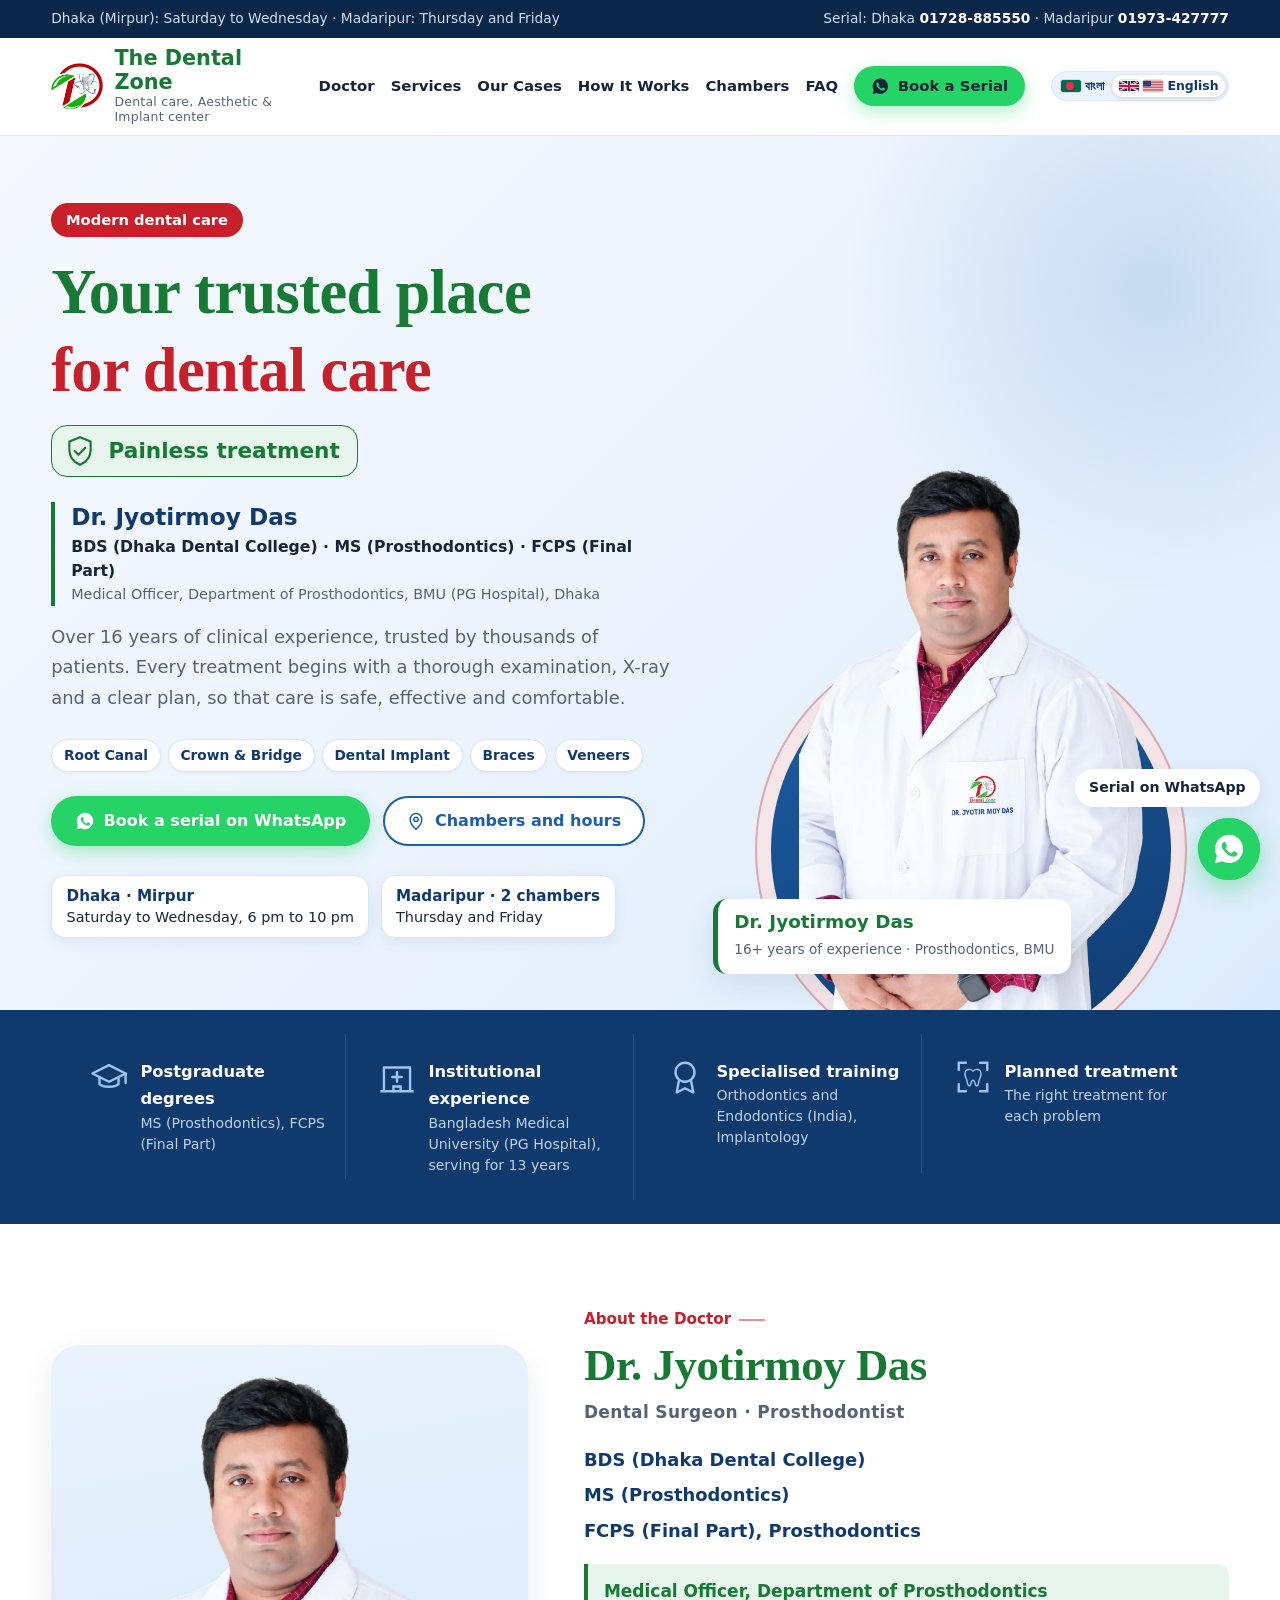
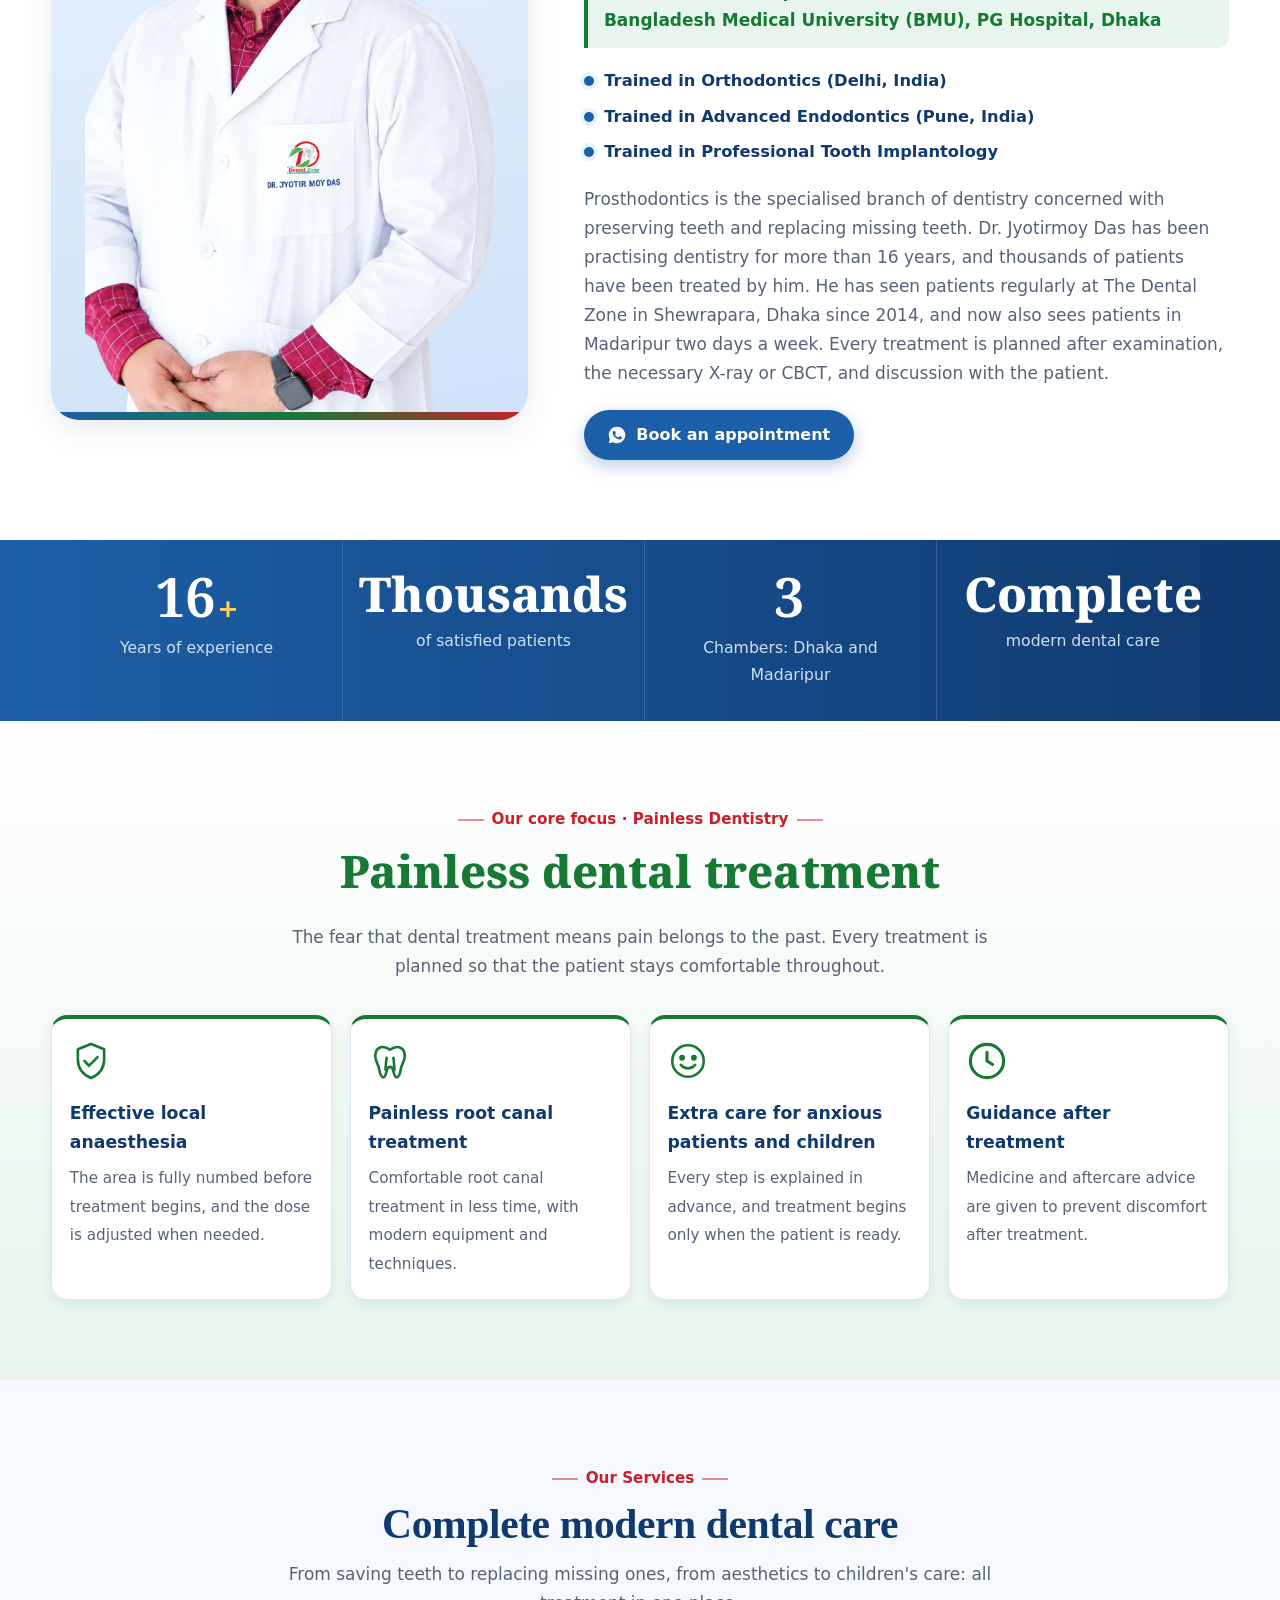
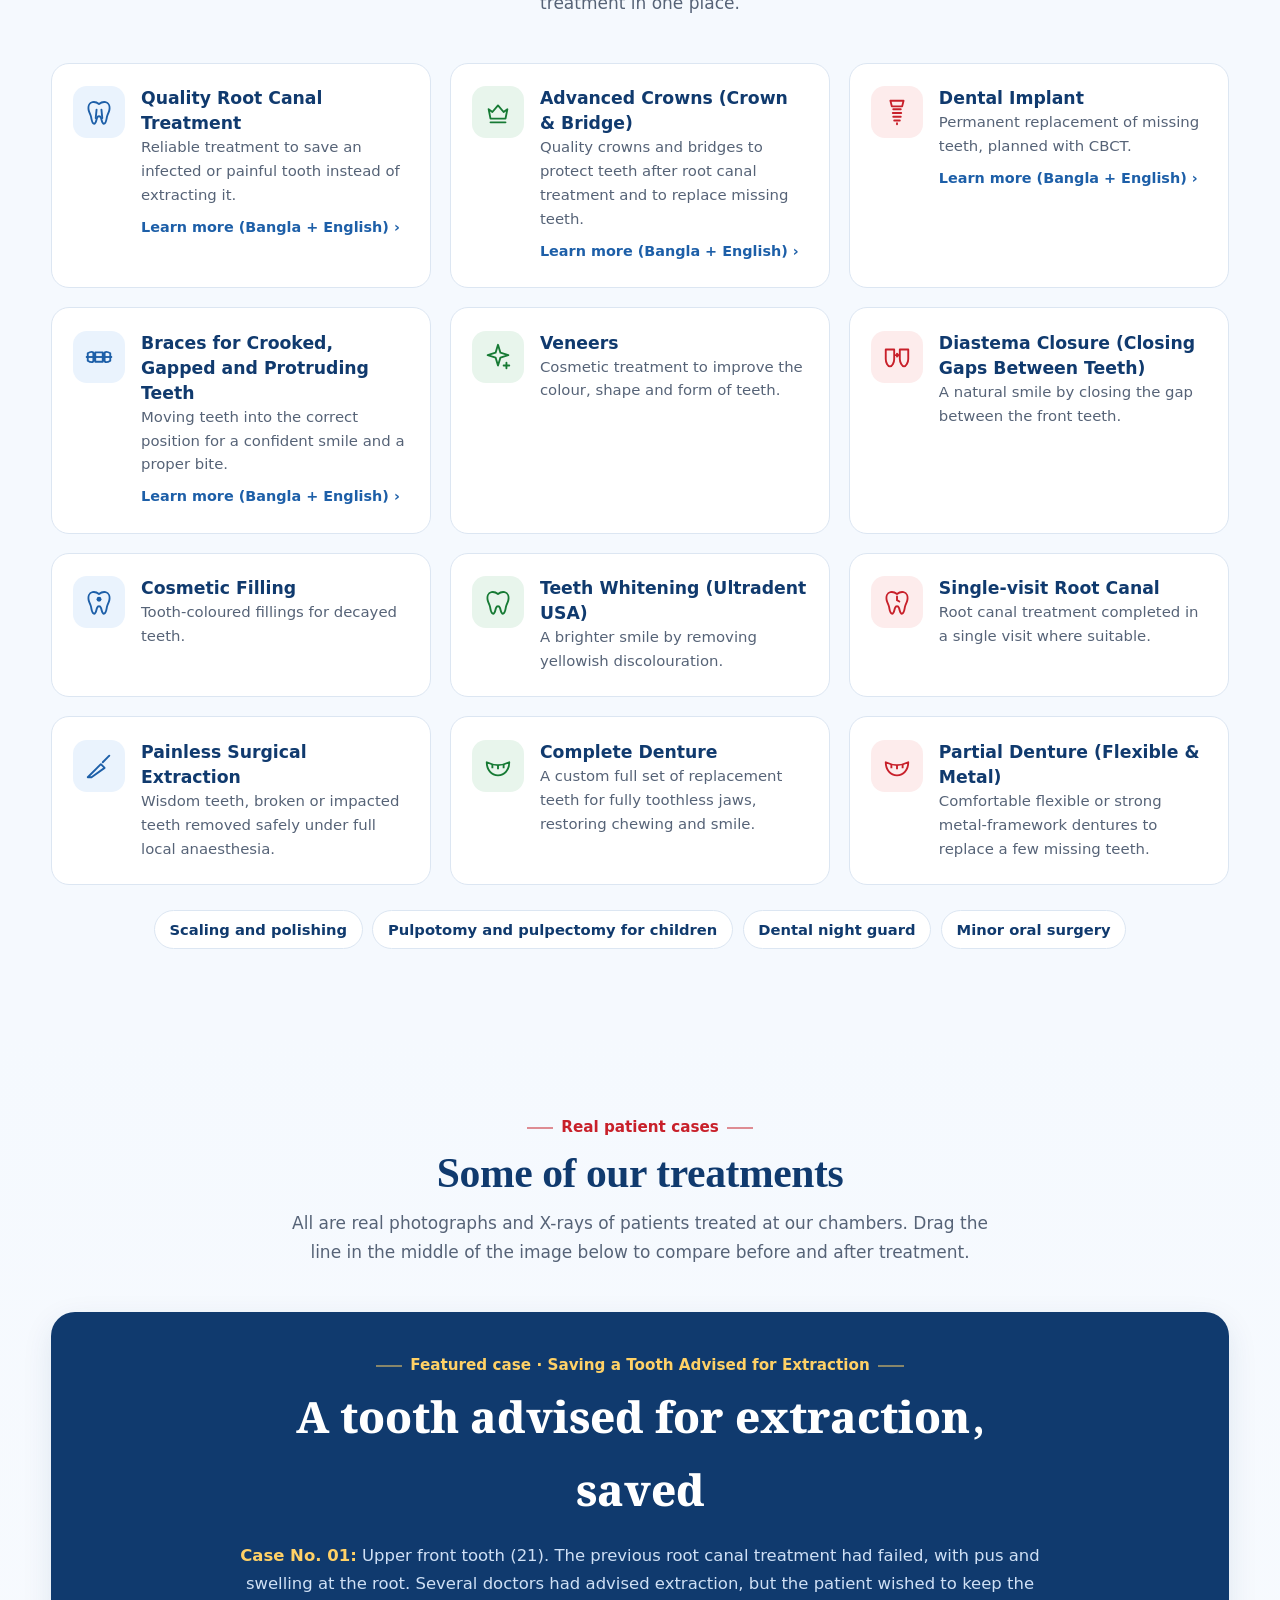
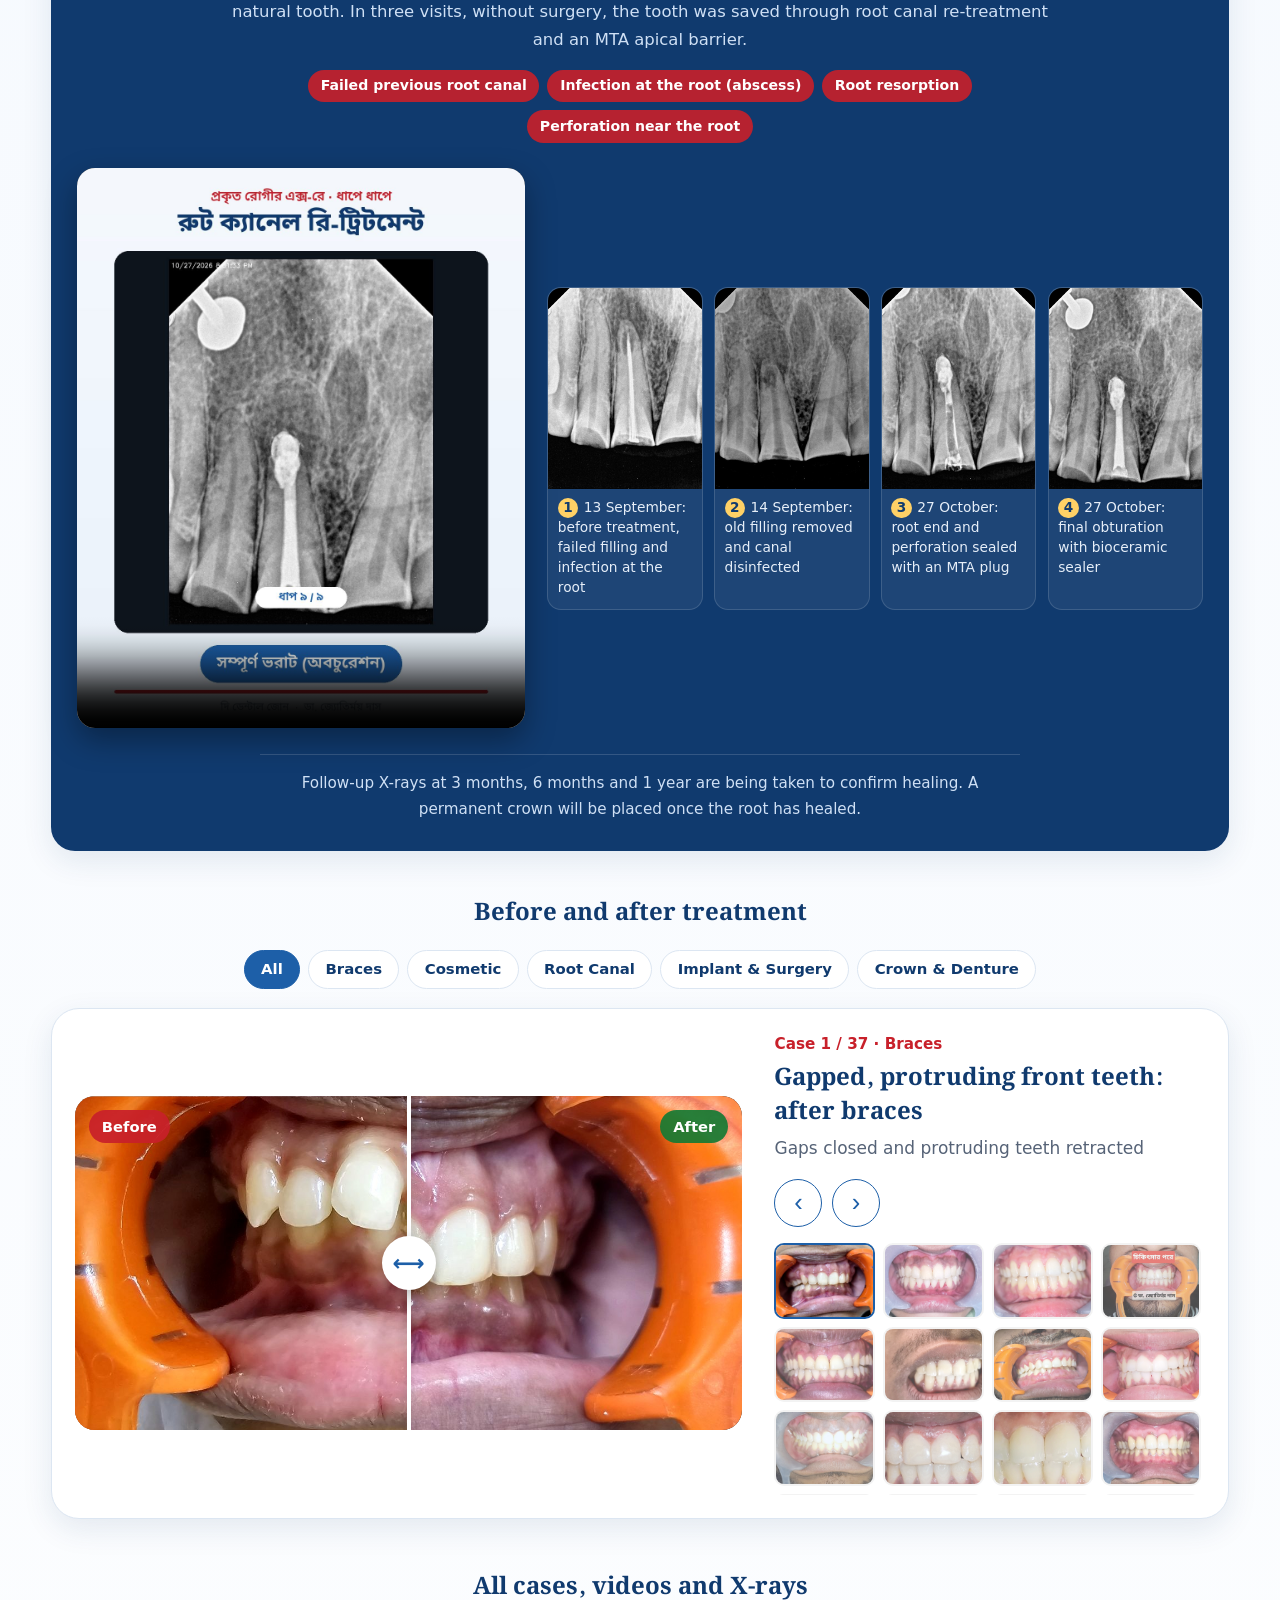
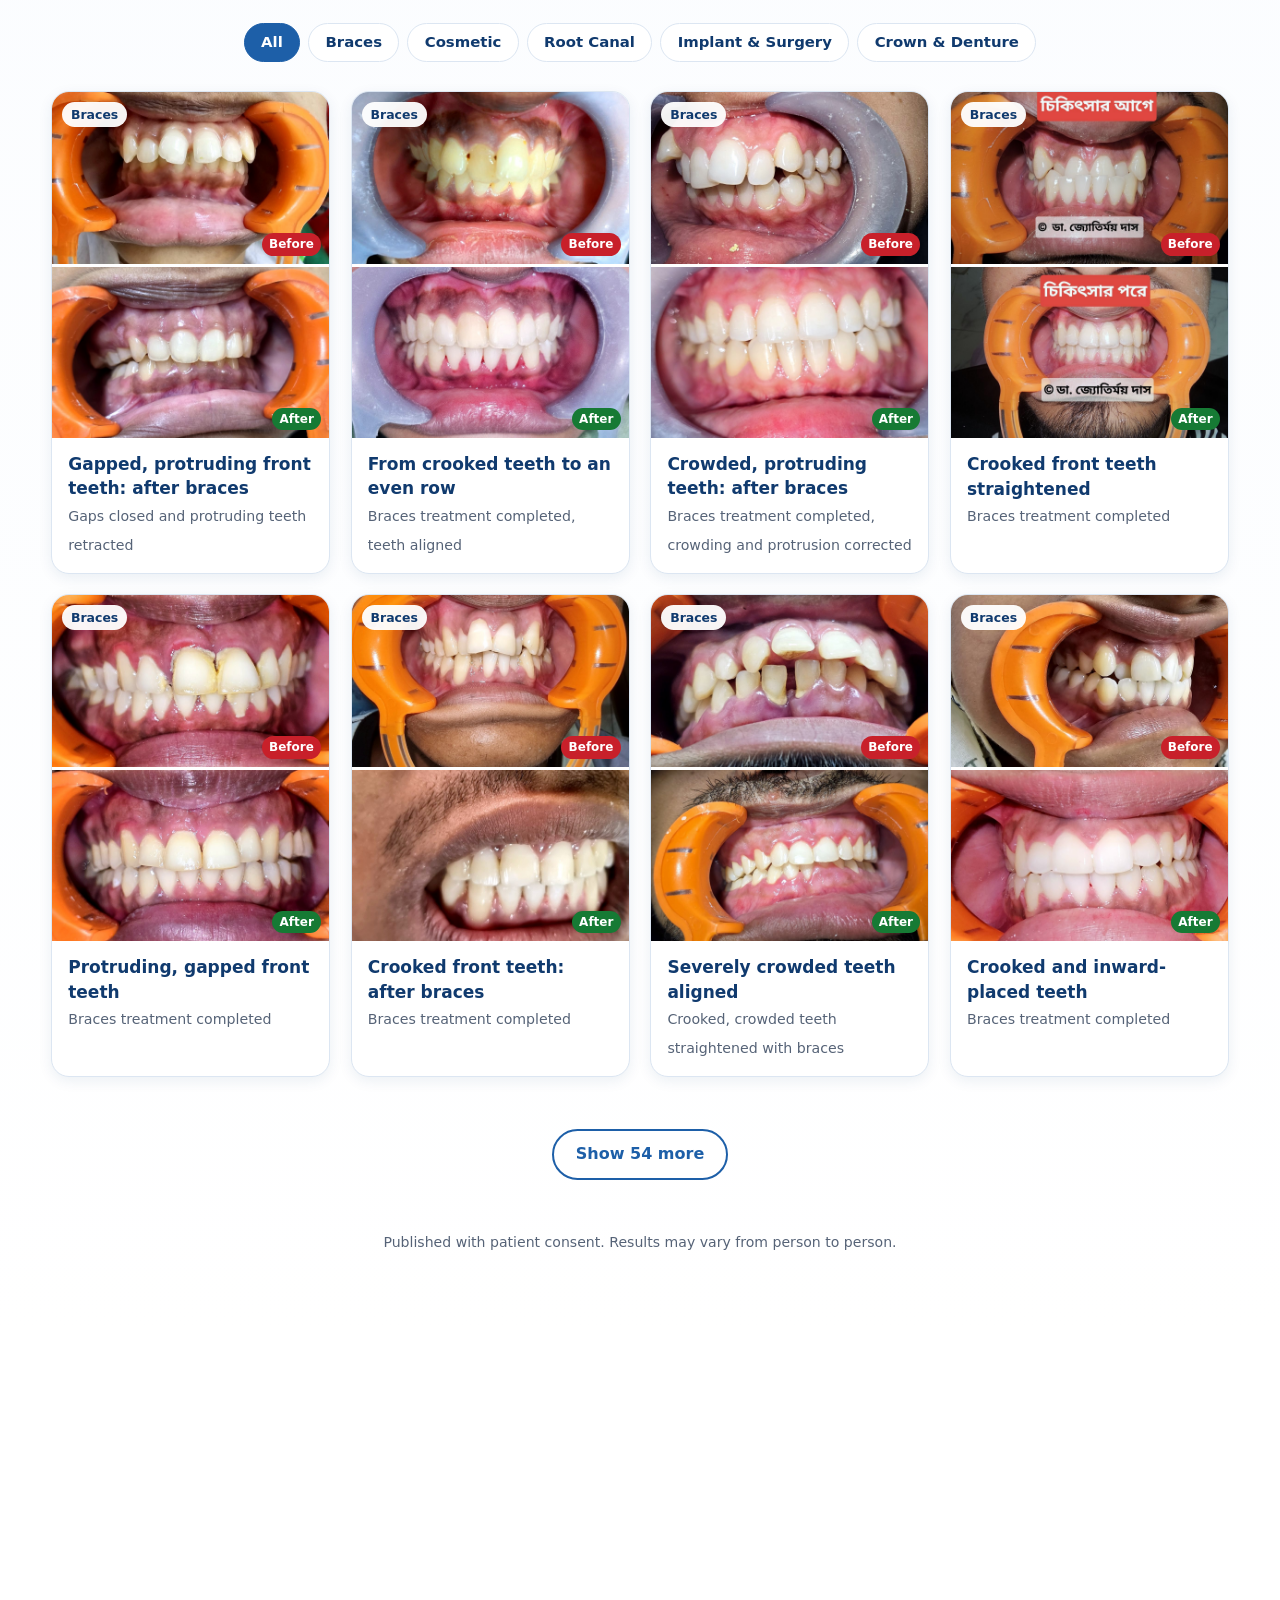
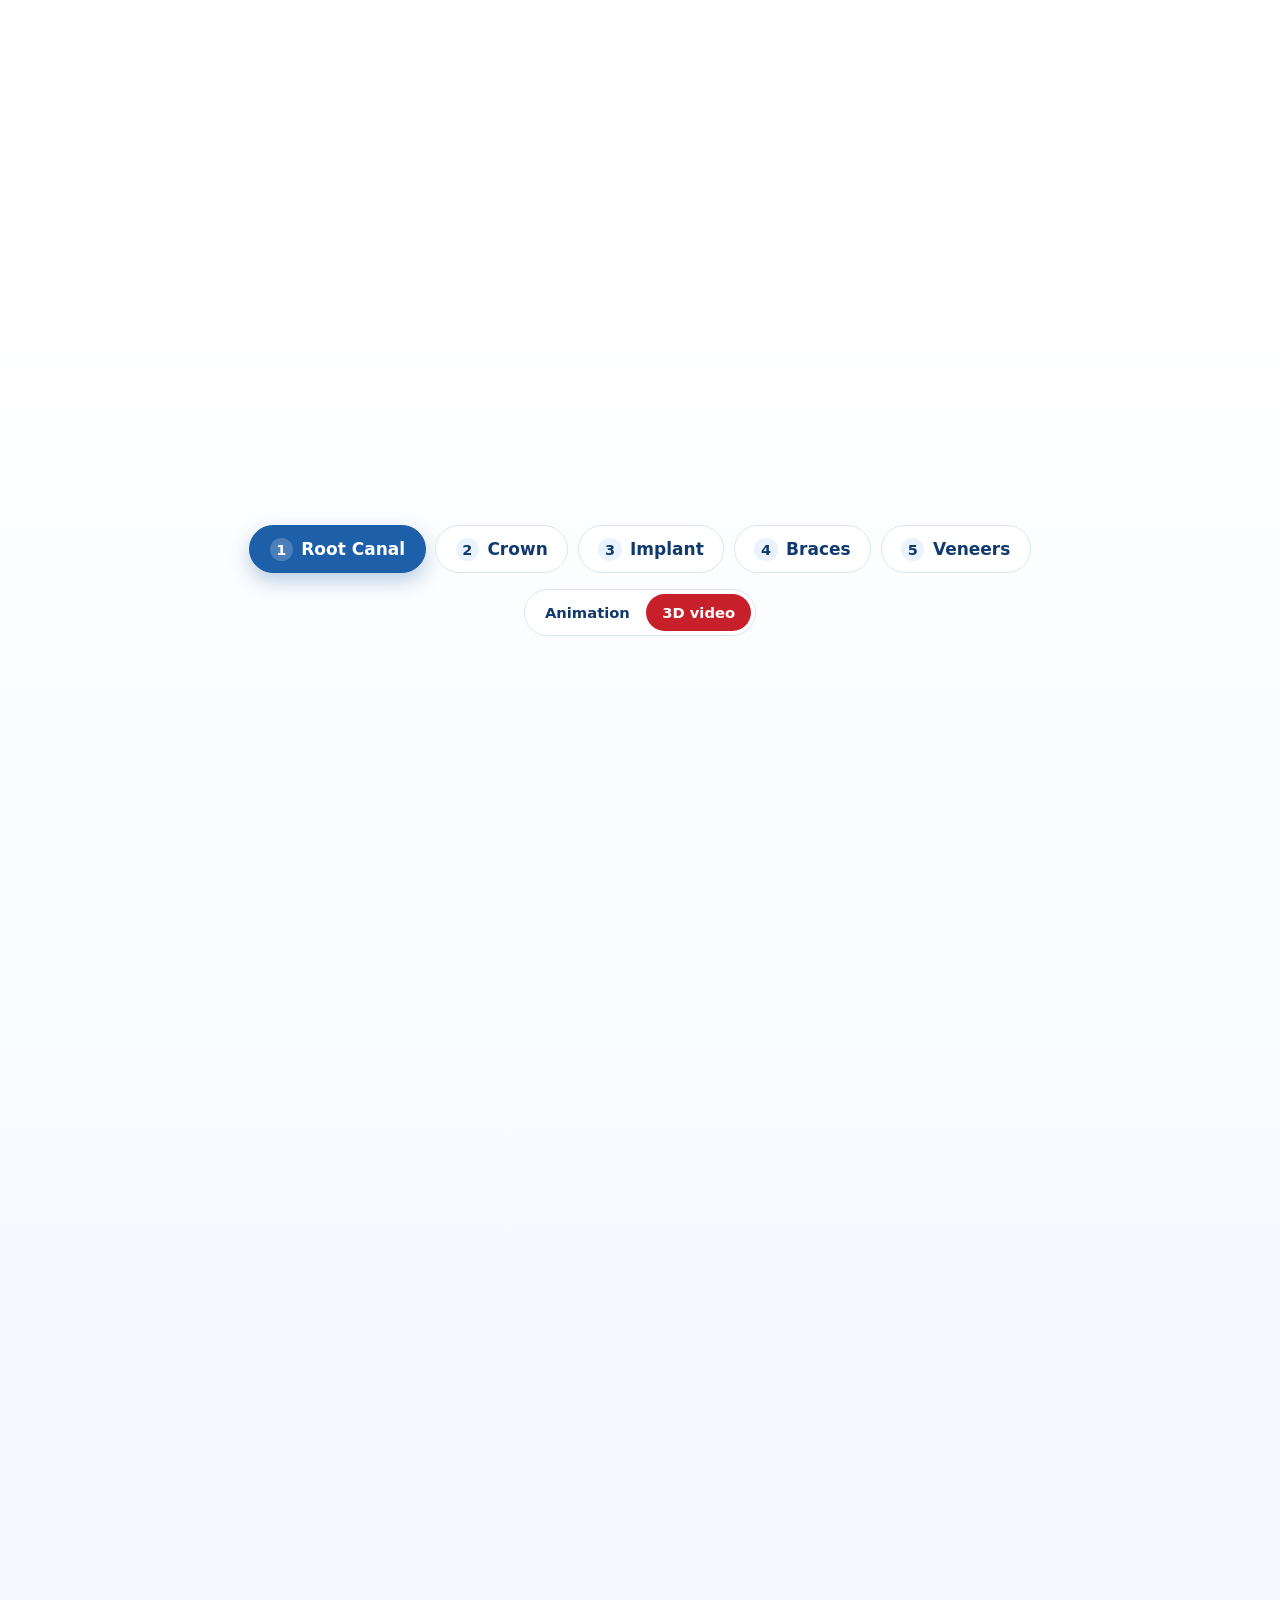
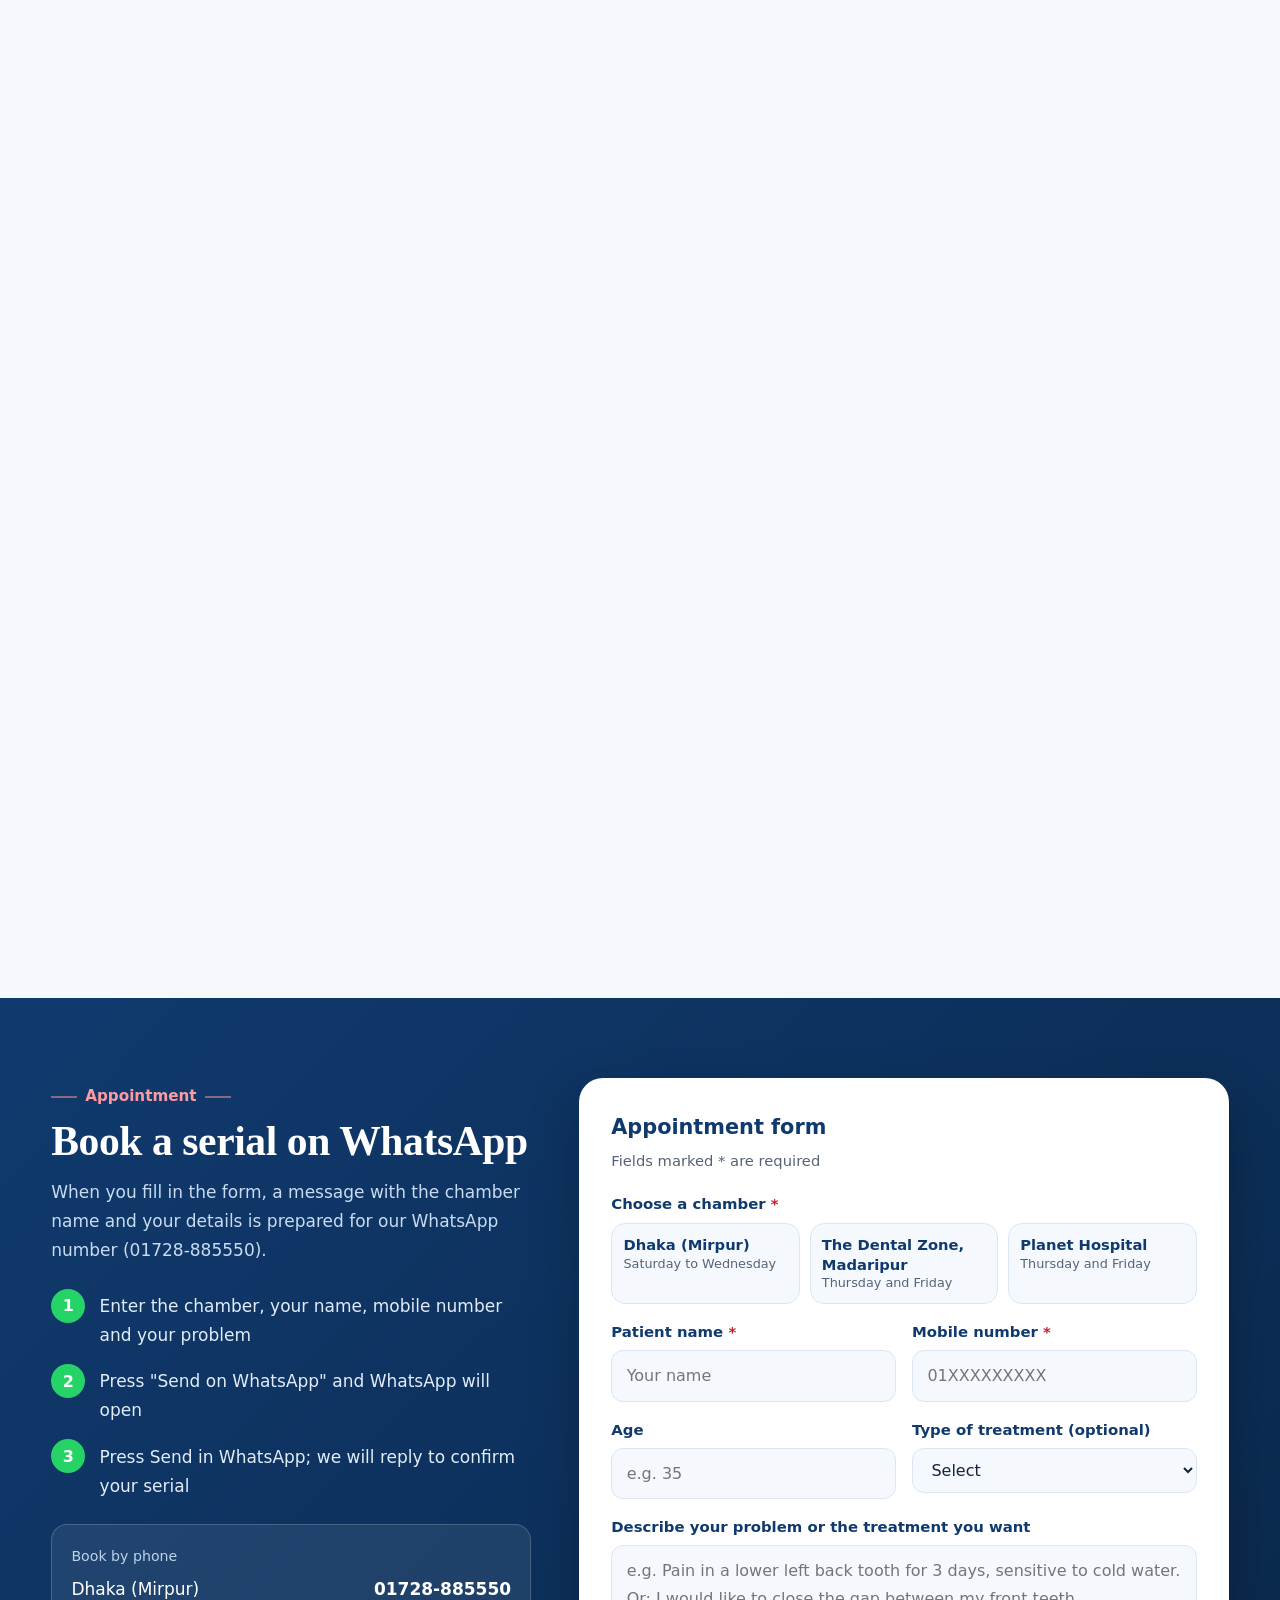
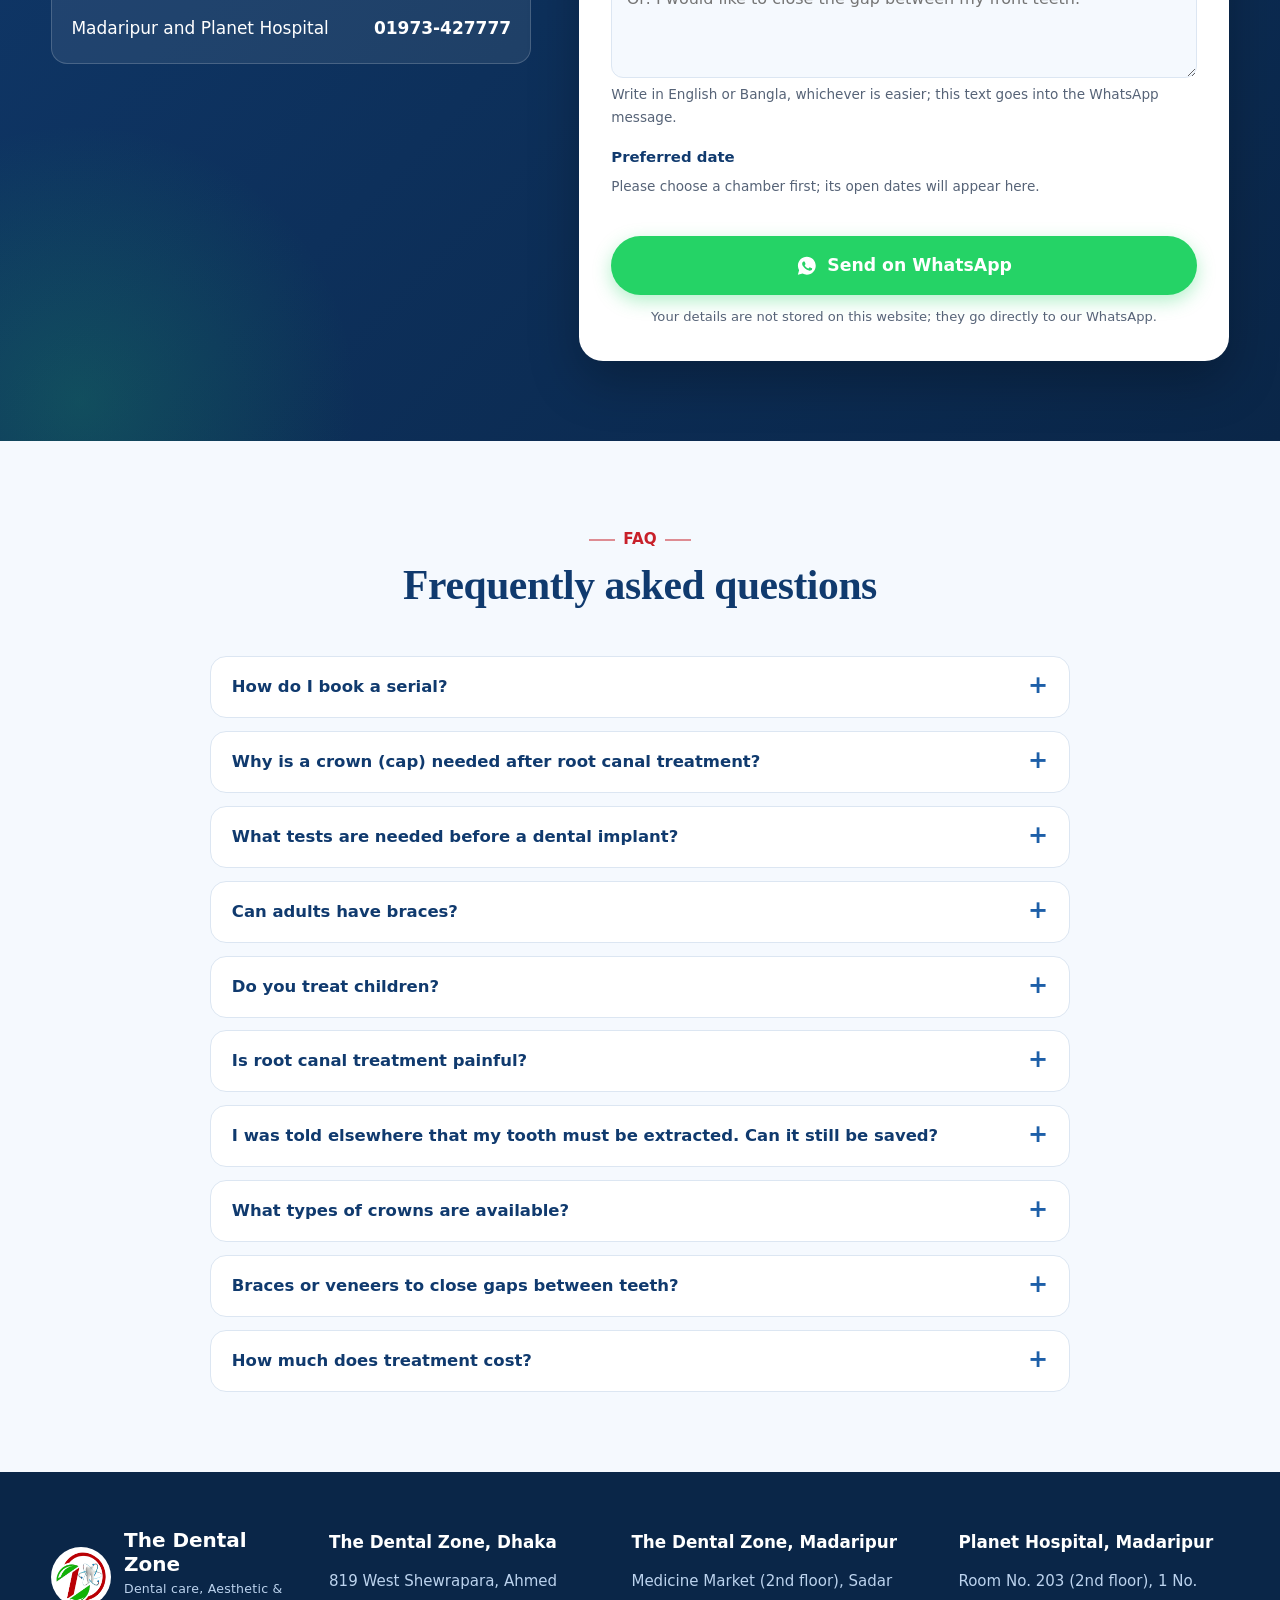
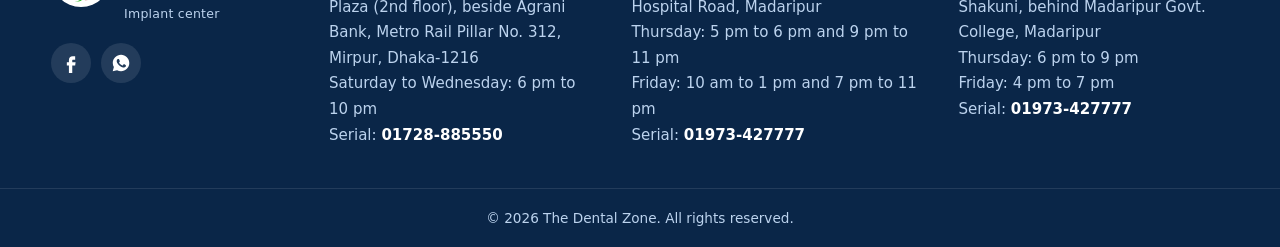
==== commit c0cfe7dd: "Add treatment pages for root canal, crown-bridge, dental implant and braces (Bangla+English, schema," ====
--- a/en/index.html
+++ b/en/index.html
@@ -34,7 +34,7 @@
 <meta property="og:url" content="https://drjyotirmoy.com/en/">
 <meta name="twitter:card" content="summary_large_image">
 <meta name="twitter:image" content="https://drjyotirmoy.com/assets/img/og-cover-painless.jpg">
-<link rel="stylesheet" href="../styles.css?v=20261120b">
+<link rel="stylesheet" href="../styles.css?v=20261122a">
 <script type="application/ld+json">
 {"@context": "https://schema.org", "@graph": [{"@type": "WebSite", "@id": "https://drjyotirmoy.com/#website", "url": "https://drjyotirmoy.com/", "name": "দি ডেন্টাল জোন · Dr. Jyotirmoy Das", "inLanguage": ["bn-BD", "en"], "publisher": {"@id": "https://drjyotirmoy.com/#org"}}, {"@type": "WebPage", "@id": "https://drjyotirmoy.com/en/#webpage", "url": "https://drjyotirmoy.com/en/", "name": "Dr. Jyotirmoy Das, Dentist in Dhaka and Madaripur", "inLanguage": "en", "isPartOf": {"@id": "https://drjyotirmoy.com/#website"}, "about": {"@id": "https://drjyotirmoy.com/#doctor"}}, {"@type": "MedicalOrganization", "@id": "https://drjyotirmoy.com/#org", "name": "The Dental Zone", "alternateName": "দি ডেন্টাল জোন", "url": "https://drjyotirmoy.com/", "logo": "https://drjyotirmoy.com/assets/img/logo-full.jpg", "slogan": "Dental care, Aesthetic & Implant center", "foundingDate": "2014", "sameAs": ["https://www.facebook.com/dentalzone.bd"], "subOrganization": [{"@id": "https://drjyotirmoy.com/#dhaka"}, {"@id": "https://drjyotirmoy.com/#madaripur"}]}, {"@type": ["Physician", "Person"], "@id": "https://drjyotirmoy.com/#doctor", "name": "Dr. Jyotirmoy Das", "alternateName": "ডা. জ্যোতির্ময় দাস", "url": "https://drjyotirmoy.com/#doctor", "image": "https://drjyotirmoy.com/assets/img/dr-jyotirmoy-das.webp", "jobTitle": "Dental Surgeon (Prosthodontist)", "medicalSpecialty": "Dentistry", "description": "BDS (Dhaka Dental College); MS (Prosthodontics); FCPS Final Part (Prosthodontics); Medical Officer, Department of Prosthodontics, Bangladesh Medical University (PG Hospital), Dhaka. Trained in Orthodontics (Delhi), Advanced Endodontics (Pune) and Dental Implantology.", "alumniOf": {"@type": "CollegeOrUniversity", "name": "Dhaka Dental College"}, "worksFor": [{"@id": "https://drjyotirmoy.com/#dhaka"}, {"@id": "https://drjyotirmoy.com/#madaripur"}, {"@id": "https://drjyotirmoy.com/#planet"}], "knowsLanguage": ["bn", "en"]}, {"@type": "Dentist", "@id": "https://drjyotirmoy.com/#dhaka", "name": "The Dental Zone, Shewrapara, Mirpur, Dhaka", "alternateName": "দি ডেন্টাল জোন, শেওড়াপাড়া, মিরপুর, ঢাকা", "telephone": "+8801728885550", "foundingDate": "2014", "address": {"@type": "PostalAddress", "streetAddress": "819 West Shewrapara, Ahmed Plaza (2nd floor), beside Agrani Bank, Metro Rail Pillar 312", "addressLocality": "Mirpur, Dhaka", "addressRegion": "Dhaka", "postalCode": "1216", "addressCountry": "BD"}, "geo": {"@type": "GeoCoordinates", "latitude": 23.790812, "longitude": 90.375312}, "hasMap": "https://www.google.com/maps/search/?api=1&query=7MMGQ9RG%2B84", "areaServed": ["Mirpur", "Shewrapara", "Kazipara", "Taltola", "Agargaon", "Dhaka"], "openingHoursSpecification": [{"@type": "OpeningHoursSpecification", "dayOfWeek": ["Saturday", "Sunday", "Monday", "Tuesday", "Wednesday"], "opens": "18:00", "closes": "22:00"}], "medicalSpecialty": "Dentistry", "url": "https://drjyotirmoy.com/", "image": "https://drjyotirmoy.com/assets/img/og-cover-painless.jpg", "logo": "https://drjyotirmoy.com/assets/img/logo-full.jpg", "priceRange": "৳৳", "currenciesAccepted": "BDT", "employee": {"@id": "https://drjyotirmoy.com/#doctor"}, "parentOrganization": {"@id": "https://drjyotirmoy.com/#org"}, "sameAs": ["https://www.facebook.com/dentalzone.bd"], "hasOfferCatalog": {"@type": "OfferCatalog", "name": "Dental services", "itemListElement": [{"@type": "Offer", "itemOffered": {"@type": "MedicalProcedure", "name": "Root canal treatment (রুট ক্যানেল চিকিৎসা)"}}, {"@type": "Offer", "itemOffered": {"@type": "MedicalProcedure", "name": "Dental crown and bridge (ক্যাপ-ব্রিজ)"}}, {"@type": "Offer", "itemOffered": {"@type": "MedicalProcedure", "name": "Dental implant (ডেন্টাল ইমপ্ল্যান্ট)"}}, {"@type": "Offer", "itemOffered": {"@type": "MedicalProcedure", "name": "Orthodontic braces (ব্রেস)"}}, {"@type": "Offer", "itemOffered": {"@type": "MedicalProcedure", "name": "Dental veneers (ভিনিয়ার)"}}, {"@type": "Offer", "itemOffered": {"@type": "MedicalProcedure", "name": "Diastema closure (ডায়াস্টেমা ক্লোজার)"}}, {"@type": "Offer", "itemOffered": {"@type": "MedicalProcedure", "name": "Cosmetic filling"}}, {"@type": "Offer", "itemOffered": {"@type": "MedicalProcedure", "name": "Teeth whitening"}}, {"@type": "Offer", "itemOffered": {"@type": "MedicalProcedure", "name": "Single-visit root canal"}}, {"@type": "Offer", "itemOffered": {"@type": "MedicalProcedure", "name": "Painless surgical extraction"}}, {"@type": "Offer", "itemOffered": {"@type": "MedicalProcedure", "name": "Complete denture"}}, {"@type": "Offer", "itemOffered": {"@type": "MedicalProcedure", "name": "Partial denture (flexible and metal)"}}, {"@type": "Offer", "itemOffered": {"@type": "MedicalProcedure", "name": "Scaling and polishing"}}, {"@type": "Offer", "itemOffered": {"@type": "MedicalProcedure", "name": "Pediatric dentistry"}}, {"@type": "Offer", "itemOffered": {"@type": "MedicalProcedure", "name": "Wisdom tooth surgery"}}, {"@type": "Offer", "itemOffered": {"@type": "MedicalProcedure", "name": "Minor oral surgery"}}, {"@type": "Offer", "itemOffered": {"@type": "MedicalProcedure", "name": "Night guard"}}]}, "availableLanguage": ["bn", "en"]}, {"@type": "Dentist", "@id": "https://drjyotirmoy.com/#madaripur", "name": "The Dental Zone, Madaripur", "alternateName": "দি ডেন্টাল জোন, মাদারীপুর", "telephone": "+8801973427777", "foundingDate": "2018", "address": {"@type": "PostalAddress", "streetAddress": "Medicine Market (2nd floor), Sadar Hospital Road", "addressLocality": "Madaripur", "addressRegion": "Dhaka Division", "addressCountry": "BD"}, "geo": {"@type": "GeoCoordinates", "latitude": 23.165062, "longitude": 90.210813}, "hasMap": "https://www.google.com/maps/search/?api=1&query=7MMG5686%2B28", "areaServed": ["Madaripur", "Madaripur Sadar", "Shibchar", "Kalkini", "Rajoir", "Dasar"], "openingHoursSpecification": [{"@type": "OpeningHoursSpecification", "dayOfWeek": "Thursday", "opens": "17:00", "closes": "18:00"}, {"@type": "OpeningHoursSpecification", "dayOfWeek": "Thursday", "opens": "21:00", "closes": "23:00"}, {"@type": "OpeningHoursSpecification", "dayOfWeek": "Friday", "opens": "10:00", "closes": "13:00"}, {"@type": "OpeningHoursSpecification", "dayOfWeek": "Friday", "opens": "19:00", "closes": "23:00"}], "medicalSpecialty": "Dentistry", "url": "https://drjyotirmoy.com/", "image": "https://drjyotirmoy.com/assets/img/og-cover-painless.jpg", "logo": "https://drjyotirmoy.com/assets/img/logo-full.jpg", "priceRange": "৳৳", "currenciesAccepted": "BDT", "employee": {"@id": "https://drjyotirmoy.com/#doctor"}, "parentOrganization": {"@id": "https://drjyotirmoy.com/#org"}, "sameAs": ["https://www.facebook.com/dentalzone.bd"], "hasOfferCatalog": {"@type": "OfferCatalog", "name": "Dental services", "itemListElement": [{"@type": "Offer", "itemOffered": {"@type": "MedicalProcedure", "name": "Root canal treatment (রুট ক্যানেল চিকিৎসা)"}}, {"@type": "Offer", "itemOffered": {"@type": "MedicalProcedure", "name": "Dental crown and bridge (ক্যাপ-ব্রিজ)"}}, {"@type": "Offer", "itemOffered": {"@type": "MedicalProcedure", "name": "Dental implant (ডেন্টাল ইমপ্ল্যান্ট)"}}, {"@type": "Offer", "itemOffered": {"@type": "MedicalProcedure", "name": "Orthodontic braces (ব্রেস)"}}, {"@type": "Offer", "itemOffered": {"@type": "MedicalProcedure", "name": "Dental veneers (ভিনিয়ার)"}}, {"@type": "Offer", "itemOffered": {"@type": "MedicalProcedure", "name": "Diastema closure (ডায়াস্টেমা ক্লোজার)"}}, {"@type": "Offer", "itemOffered": {"@type": "MedicalProcedure", "name": "Cosmetic filling"}}, {"@type": "Offer", "itemOffered": {"@type": "MedicalProcedure", "name": "Teeth whitening"}}, {"@type": "Offer", "itemOffered": {"@type": "MedicalProcedure", "name": "Single-visit root canal"}}, {"@type": "Offer", "itemOffered": {"@type": "MedicalProcedure", "name": "Painless surgical extraction"}}, {"@type": "Offer", "itemOffered": {"@type": "MedicalProcedure", "name": "Complete denture"}}, {"@type": "Offer", "itemOffered": {"@type": "MedicalProcedure", "name": "Partial denture (flexible and metal)"}}, {"@type": "Offer", "itemOffered": {"@type": "MedicalProcedure", "name": "Scaling and polishing"}}, {"@type": "Offer", "itemOffered": {"@type": "MedicalProcedure", "name": "Pediatric dentistry"}}, {"@type": "Offer", "itemOffered": {"@type": "MedicalProcedure", "name": "Wisdom tooth surgery"}}, {"@type": "Offer", "itemOffered": {"@type": "MedicalProcedure", "name": "Minor oral surgery"}}, {"@type": "Offer", "itemOffered": {"@type": "MedicalProcedure", "name": "Night guard"}}]}, "availableLanguage": ["bn", "en"]}, {"@type": "Dentist", "@id": "https://drjyotirmoy.com/#planet", "name": "Dr. Jyotirmoy Das, Dental Chamber, Planet Hospital, Madaripur", "alternateName": "ডা. জ্যোতির্ময় দাস, প্ল্যানেট হাসপাতাল, মাদারীপুর", "telephone": "+8801973427777", "address": {"@type": "PostalAddress", "streetAddress": "Room 203 (2nd floor), Planet Hospital, 1 No. Shakuni, behind Madaripur Govt. College", "addressLocality": "Madaripur", "addressRegion": "Dhaka Division", "addressCountry": "BD"}, "geo": {"@type": "GeoCoordinates", "latitude": 23.169687, "longitude": 90.203063}, "hasMap": "https://www.google.com/maps/search/?api=1&query=7MMG5693%2BV6", "areaServed": ["Madaripur", "Madaripur Sadar"], "openingHoursSpecification": [{"@type": "OpeningHoursSpecification", "dayOfWeek": "Thursday", "opens": "18:00", "closes": "21:00"}, {"@type": "OpeningHoursSpecification", "dayOfWeek": "Friday", "opens": "16:00", "closes": "19:00"}], "medicalSpecialty": "Dentistry", "url": "https://drjyotirmoy.com/", "image": "https://drjyotirmoy.com/assets/img/og-cover-painless.jpg", "logo": "https://drjyotirmoy.com/assets/img/logo-full.jpg", "priceRange": "৳৳", "currenciesAccepted": "BDT", "employee": {"@id": "https://drjyotirmoy.com/#doctor"}, "sameAs": ["https://www.facebook.com/dentalzone.bd"], "hasOfferCatalog": {"@type": "OfferCatalog", "name": "Dental services", "itemListElement": [{"@type": "Offer", "itemOffered": {"@type": "MedicalProcedure", "name": "Root canal treatment (রুট ক্যানেল চিকিৎসা)"}}, {"@type": "Offer", "itemOffered": {"@type": "MedicalProcedure", "name": "Dental crown and bridge (ক্যাপ-ব্রিজ)"}}, {"@type": "Offer", "itemOffered": {"@type": "MedicalProcedure", "name": "Dental implant (ডেন্টাল ইমপ্ল্যান্ট)"}}, {"@type": "Offer", "itemOffered": {"@type": "MedicalProcedure", "name": "Orthodontic braces (ব্রেস)"}}, {"@type": "Offer", "itemOffered": {"@type": "MedicalProcedure", "name": "Dental veneers (ভিনিয়ার)"}}, {"@type": "Offer", "itemOffered": {"@type": "MedicalProcedure", "name": "Diastema closure (ডায়াস্টেমা ক্লোজার)"}}, {"@type": "Offer", "itemOffered": {"@type": "MedicalProcedure", "name": "Cosmetic filling"}}, {"@type": "Offer", "itemOffered": {"@type": "MedicalProcedure", "name": "Teeth whitening"}}, {"@type": "Offer", "itemOffered": {"@type": "MedicalProcedure", "name": "Single-visit root canal"}}, {"@type": "Offer", "itemOffered": {"@type": "MedicalProcedure", "name": "Painless surgical extraction"}}, {"@type": "Offer", "itemOffered": {"@type": "MedicalProcedure", "name": "Complete denture"}}, {"@type": "Offer", "itemOffered": {"@type": "MedicalProcedure", "name": "Partial denture (flexible and metal)"}}, {"@type": "Offer", "itemOffered": {"@type": "MedicalProcedure", "name": "Scaling and polishing"}}, {"@type": "Offer", "itemOffered": {"@type": "MedicalProcedure", "name": "Pediatric dentistry"}}, {"@type": "Offer", "itemOffered": {"@type": "MedicalProcedure", "name": "Wisdom tooth surgery"}}, {"@type": "Offer", "itemOffered": {"@type": "MedicalProcedure", "name": "Minor oral surgery"}}, {"@type": "Offer", "itemOffered": {"@type": "MedicalProcedure", "name": "Night guard"}}]}, "availableLanguage": ["bn", "en"]}, {"@type": "FAQPage", "@id": "https://drjyotirmoy.com/en/#faq", "mainEntity": [{"@type": "Question", "name": "How do I book a serial?", "acceptedAnswer": {"@type": "Answer", "text": "Fill in the form above and send it on WhatsApp, or call directly. Dhaka chamber: 01728-885550; Madaripur and Planet Hospital: 01973-427777."}}, {"@type": "Question", "name": "Why is a crown (cap) needed after root canal treatment?", "acceptedAnswer": {"@type": "Answer", "text": "After root canal treatment a tooth becomes relatively brittle, especially a back tooth. A crown protects it from fracture and restores chewing function."}}, {"@type": "Question", "name": "What tests are needed before a dental implant?", "acceptedAnswer": {"@type": "Answer", "text": "Usually a CBCT (3D X-ray) is taken to assess the quantity and quality of the bone. The implant size and position are planned from it. General health, such as whether diabetes is controlled, is also considered."}}, {"@type": "Question", "name": "Can adults have braces?", "acceptedAnswer": {"@type": "Answer", "text": "Yes. Adults with healthy teeth and gums can have braces. The length of treatment depends on the condition of the teeth."}}, {"@type": "Question", "name": "Do you treat children?", "acceptedAnswer": {"@type": "Answer", "text": "Yes. Pulpotomy, pulpectomy, fillings and other necessary treatment of milk teeth are provided for children."}}, {"@type": "Question", "name": "Is root canal treatment painful?", "acceptedAnswer": {"@type": "Answer", "text": "No. The area is fully numbed with local anaesthesia before treatment, so pain is usually not felt during the procedure. Mild discomfort may last a few days afterwards and settles with the prescribed medicine."}}, {"@type": "Question", "name": "I was told elsewhere that my tooth must be extracted. Can it still be saved?", "acceptedAnswer": {"@type": "Answer", "text": "In many cases, yes. If a previous root canal has failed, re-treatment, removal of a broken file or sealing the root end with MTA can save the tooth. The doctor will advise after reviewing the X-ray."}}, {"@type": "Question", "name": "What types of crowns are available?", "acceptedAnswer": {"@type": "Answer", "text": "Metal, metal-ceramic and metal-free (such as zirconia) crowns are offered according to need and budget. For front teeth, natural-looking metal-free crowns usually give the best result."}}, {"@type": "Question", "name": "Braces or veneers to close gaps between teeth?", "acceptedAnswer": {"@type": "Answer", "text": "It depends on the size of the gap and the position of the teeth. Braces are suitable when teeth are protruding or crooked; for small gaps, composite or veneers are a quick alternative. The right method is advised after examination."}}, {"@type": "Question", "name": "How much does treatment cost?", "acceptedAnswer": {"@type": "Answer", "text": "Cost depends on the type of treatment, the number of teeth and the materials used. An estimate is given in advance with the treatment plan after examination."}}]}]}
 </script>
@@ -203,10 +203,10 @@
    <p>From saving teeth to replacing missing ones, from aesthetics to children's care: all treatment in one place.</p>
   </div>
   <div class="svc-grid">
-   <div class="svc reveal"><div class="ic"><svg><use href="#i-rct"/></svg></div><div><h3>Quality Root Canal Treatment</h3><p>Reliable treatment to save an infected or painful tooth instead of extracting it.</p></div></div>
-   <div class="svc reveal"><div class="ic"><svg><use href="#i-crown"/></svg></div><div><h3>Advanced Crowns (Crown &amp; Bridge)</h3><p>Quality crowns and bridges to protect teeth after root canal treatment and to replace missing teeth.</p></div></div>
-   <div class="svc reveal"><div class="ic"><svg><use href="#i-implant"/></svg></div><div><h3>Dental Implant</h3><p>Permanent replacement of missing teeth, planned with CBCT.</p></div></div>
-   <div class="svc reveal"><div class="ic"><svg><use href="#i-braces"/></svg></div><div><h3>Braces for Crooked, Gapped and Protruding Teeth</h3><p>Moving teeth into the correct position for a confident smile and a proper bite.</p></div></div>
+   <div class="svc reveal"><div class="ic"><svg><use href="#i-rct"/></svg></div><div><h3>Quality Root Canal Treatment</h3><p>Reliable treatment to save an infected or painful tooth instead of extracting it.</p><a class="svc-link" href="/root-canal/">Learn more (Bangla + English) ›</a></div></div>
+   <div class="svc reveal"><div class="ic"><svg><use href="#i-crown"/></svg></div><div><h3>Advanced Crowns (Crown &amp; Bridge)</h3><p>Quality crowns and bridges to protect teeth after root canal treatment and to replace missing teeth.</p><a class="svc-link" href="/crown-bridge/">Learn more (Bangla + English) ›</a></div></div>
+   <div class="svc reveal"><div class="ic"><svg><use href="#i-implant"/></svg></div><div><h3>Dental Implant</h3><p>Permanent replacement of missing teeth, planned with CBCT.</p><a class="svc-link" href="/dental-implant/">Learn more (Bangla + English) ›</a></div></div>
+   <div class="svc reveal"><div class="ic"><svg><use href="#i-braces"/></svg></div><div><h3>Braces for Crooked, Gapped and Protruding Teeth</h3><p>Moving teeth into the correct position for a confident smile and a proper bite.</p><a class="svc-link" href="/braces/">Learn more (Bangla + English) ›</a></div></div>
    <div class="svc reveal"><div class="ic"><svg><use href="#i-spark"/></svg></div><div><h3>Veneers</h3><p>Cosmetic treatment to improve the colour, shape and form of teeth.</p></div></div>
    <div class="svc reveal"><div class="ic"><svg><use href="#i-gap"/></svg></div><div><h3>Diastema Closure (Closing Gaps Between Teeth)</h3><p>A natural smile by closing the gap between the front teeth.</p></div></div>
    <div class="svc reveal"><div class="ic"><svg><use href="#i-fill"/></svg></div><div><h3>Cosmetic Filling</h3><p>Tooth-coloured fillings for decayed teeth.</p></div></div>
--- a/styles.css
+++ b/styles.css
@@ -532,3 +532,6 @@
 @media (max-width:860px){.hero-doc{border-left:0;padding:0;text-align:center}.hero-svc{justify-content:center}}
 @media (max-width:640px){.hero-doc b{font-size:1.3rem}.hero-doc .hd-deg{font-size:.9rem}.hero-doc .hd-post{font-size:.84rem}.hero .lead{font-size:.95rem}.hero-chips{display:none}.hero-svc li{font-size:.8rem}}
 @media (max-width:480px){.lang a span{display:none}.lang a{padding:.4em .5em}}
+
+.svc-link{display:inline-block;margin-top:.45rem;font-size:.9rem;font-weight:700;color:var(--blue)}
+.svc-link:hover{text-decoration:underline}
